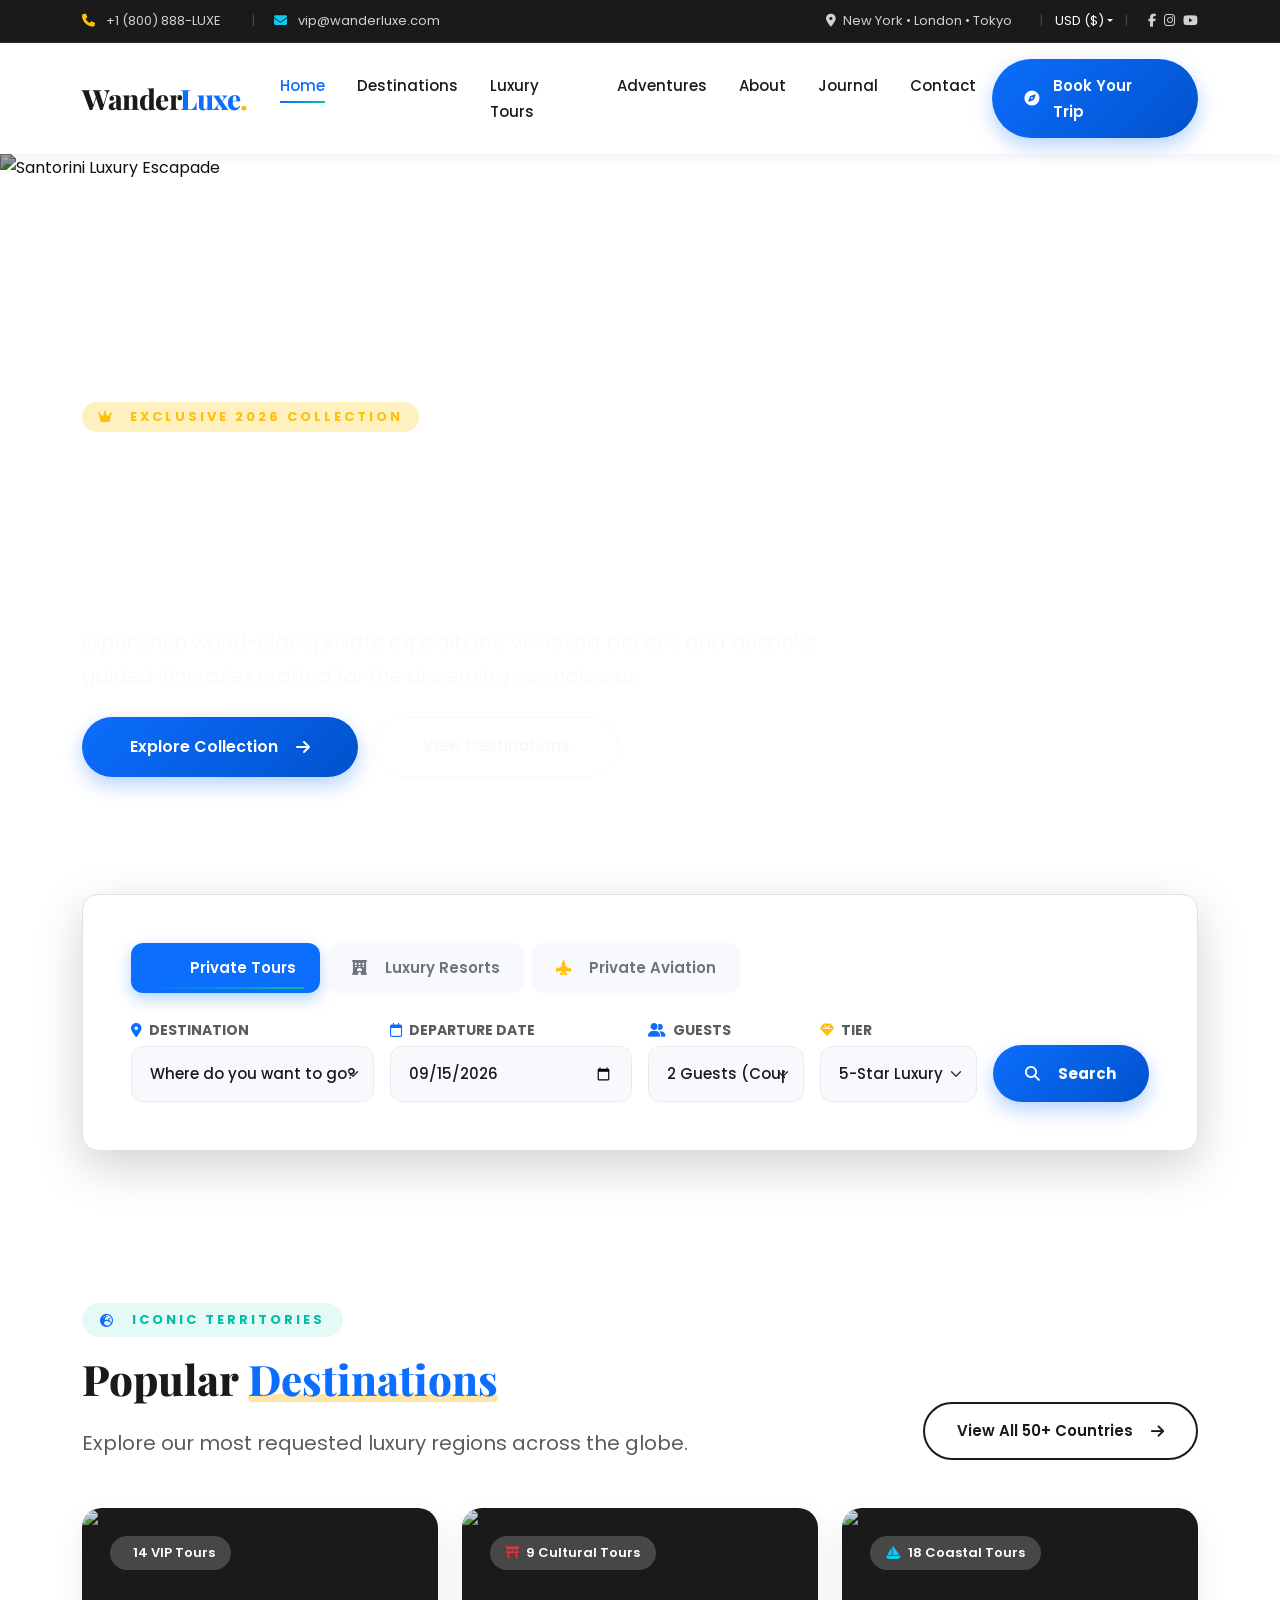
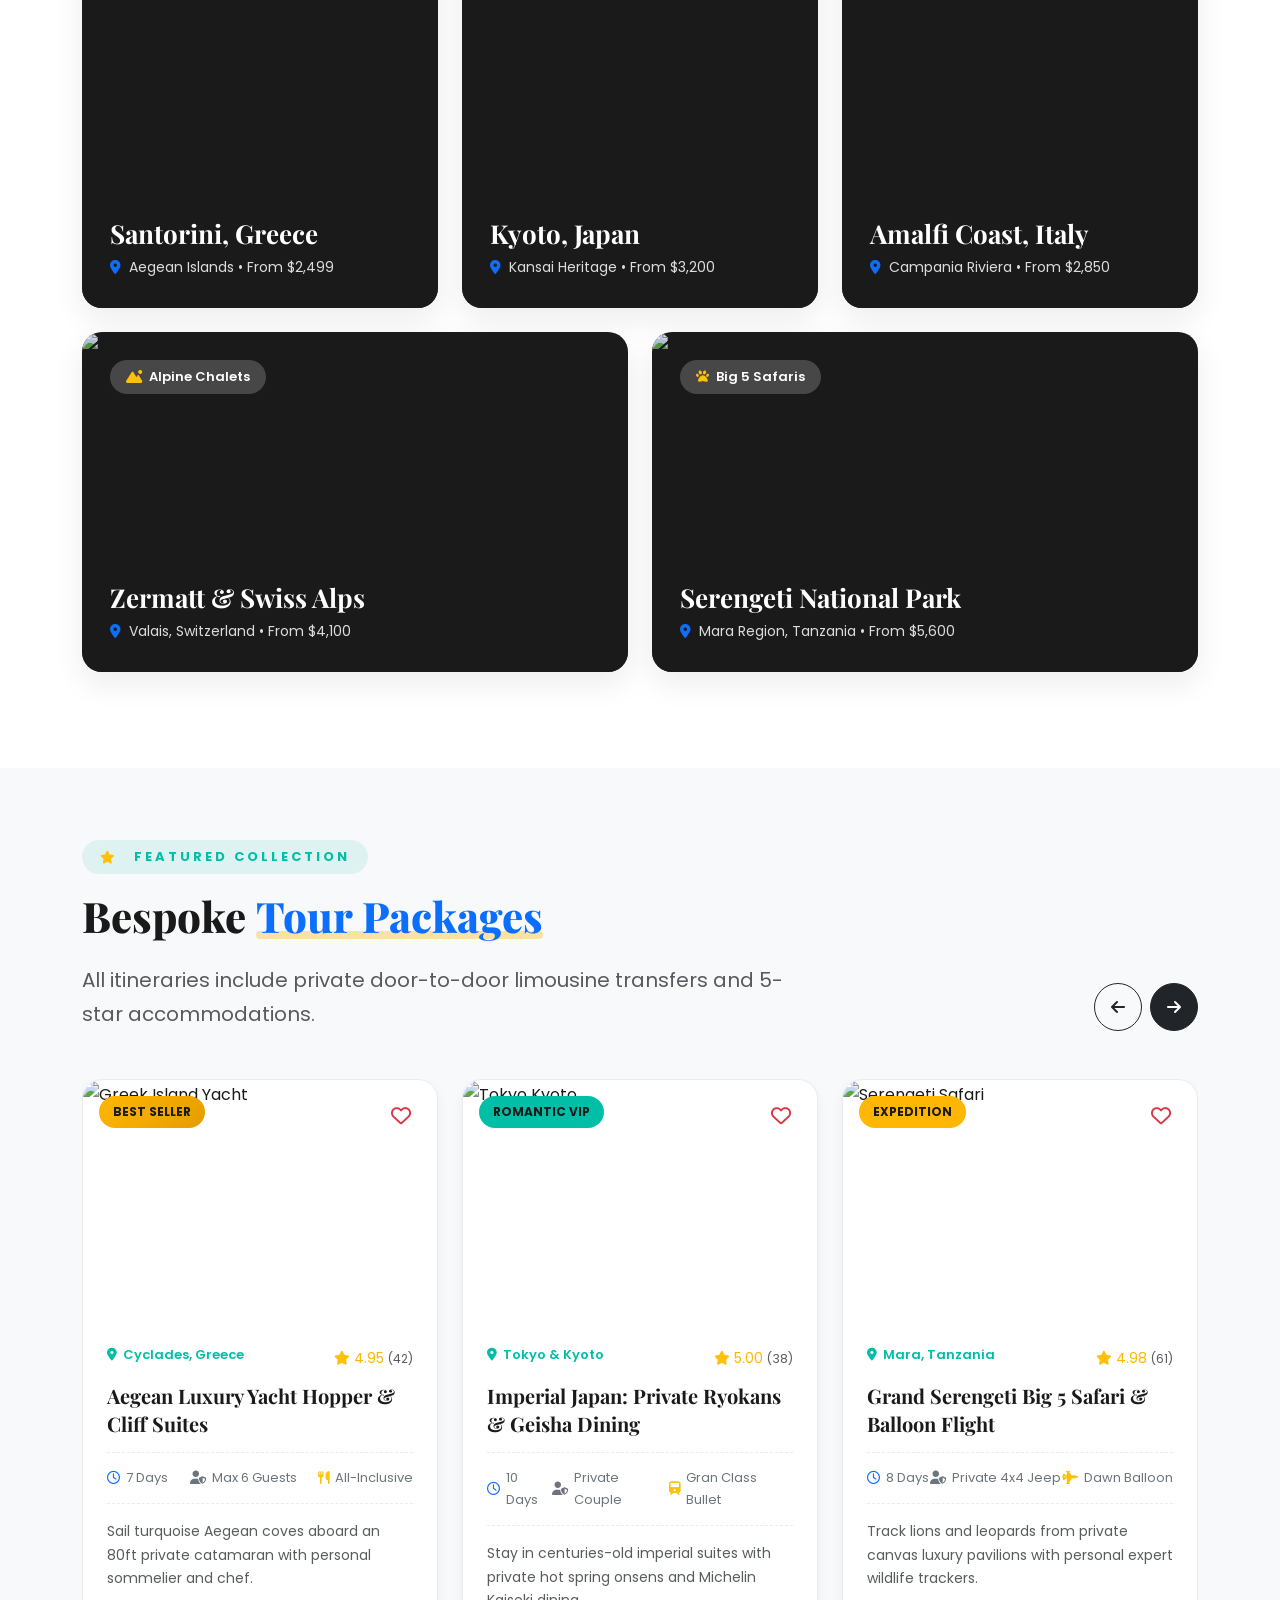
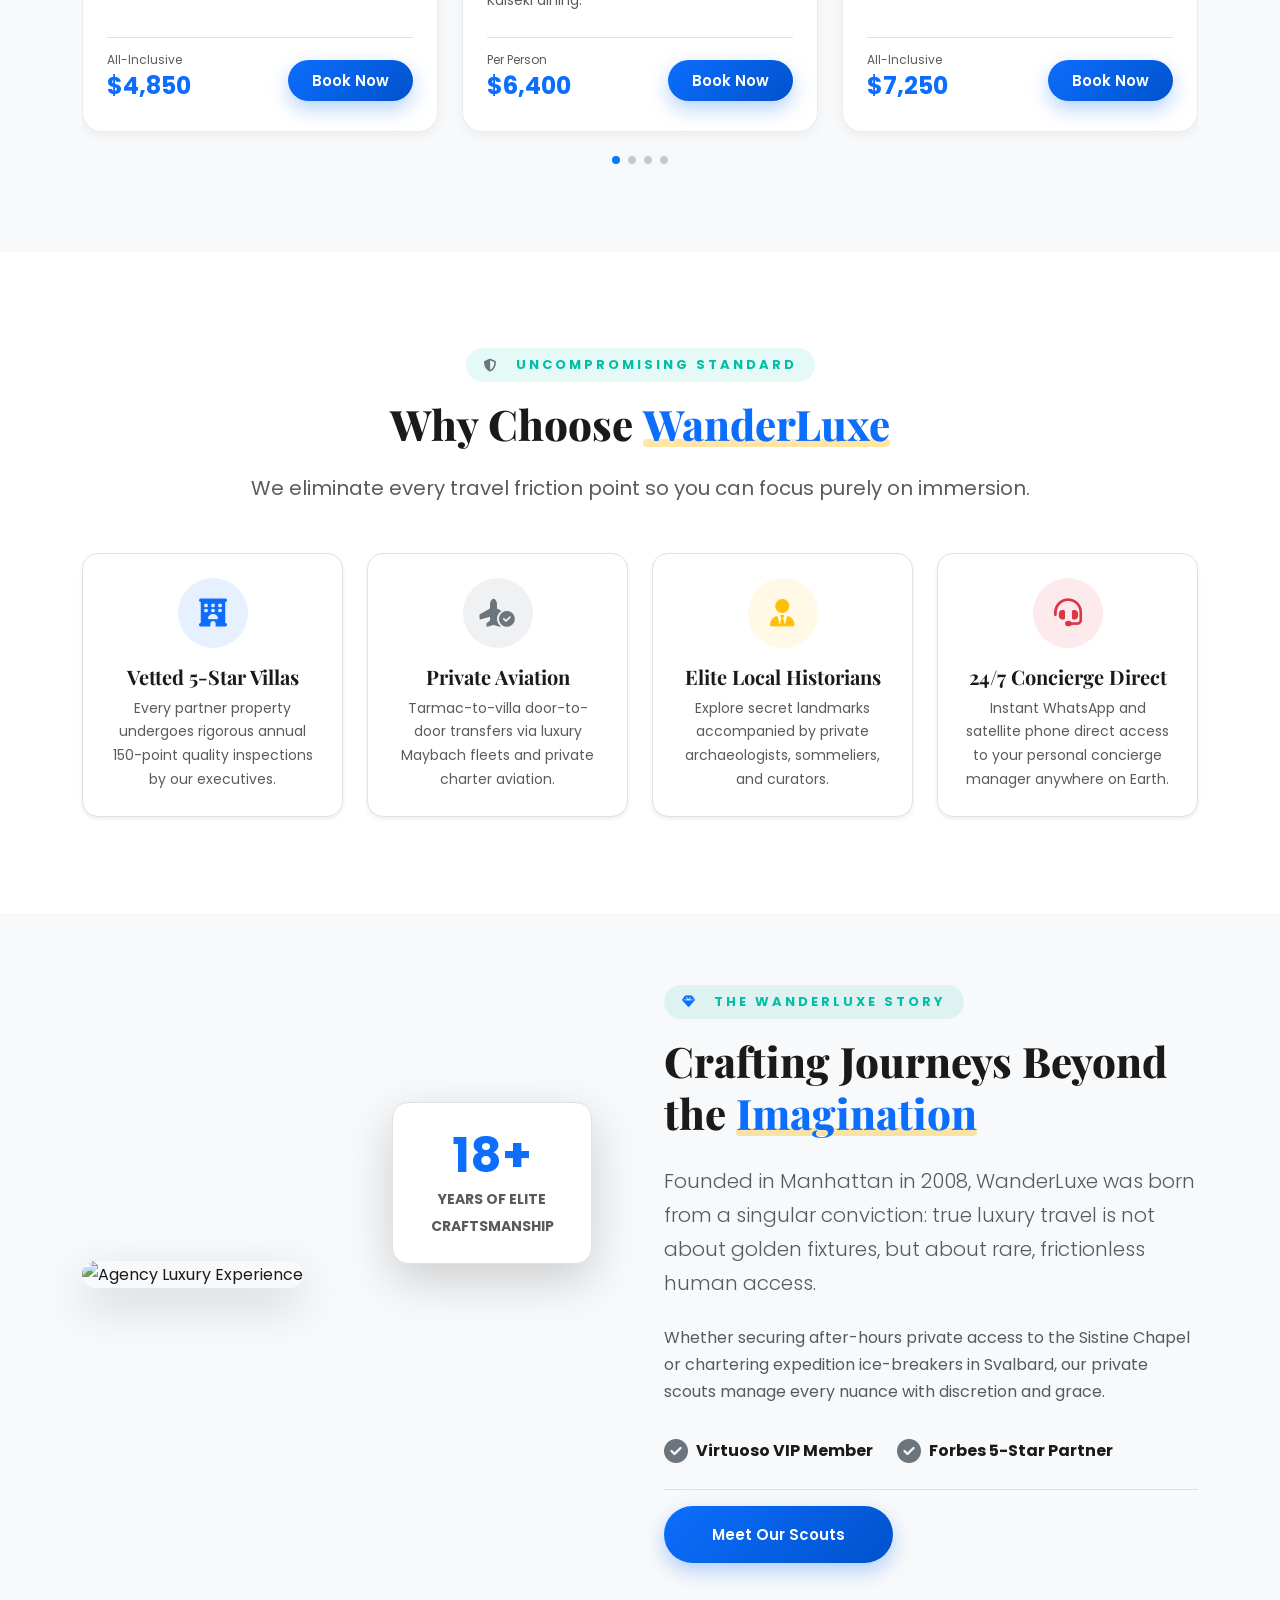
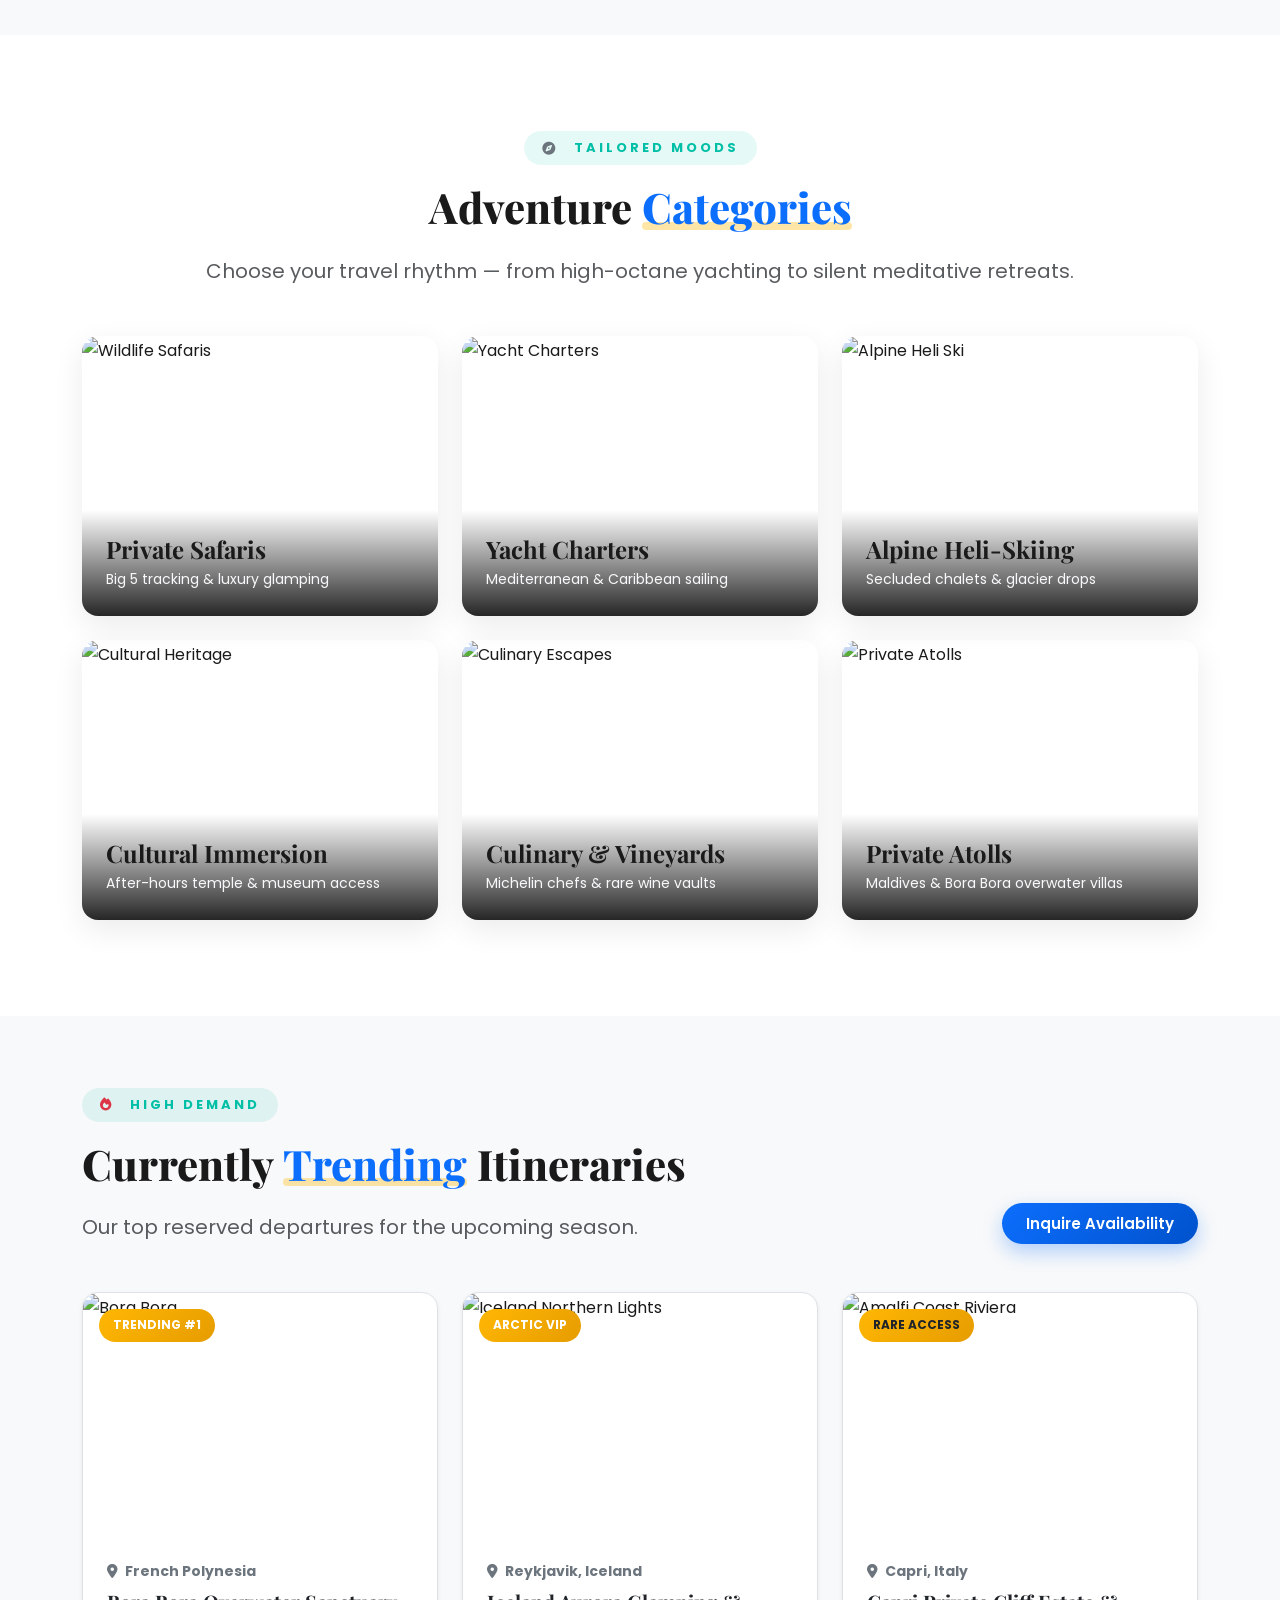
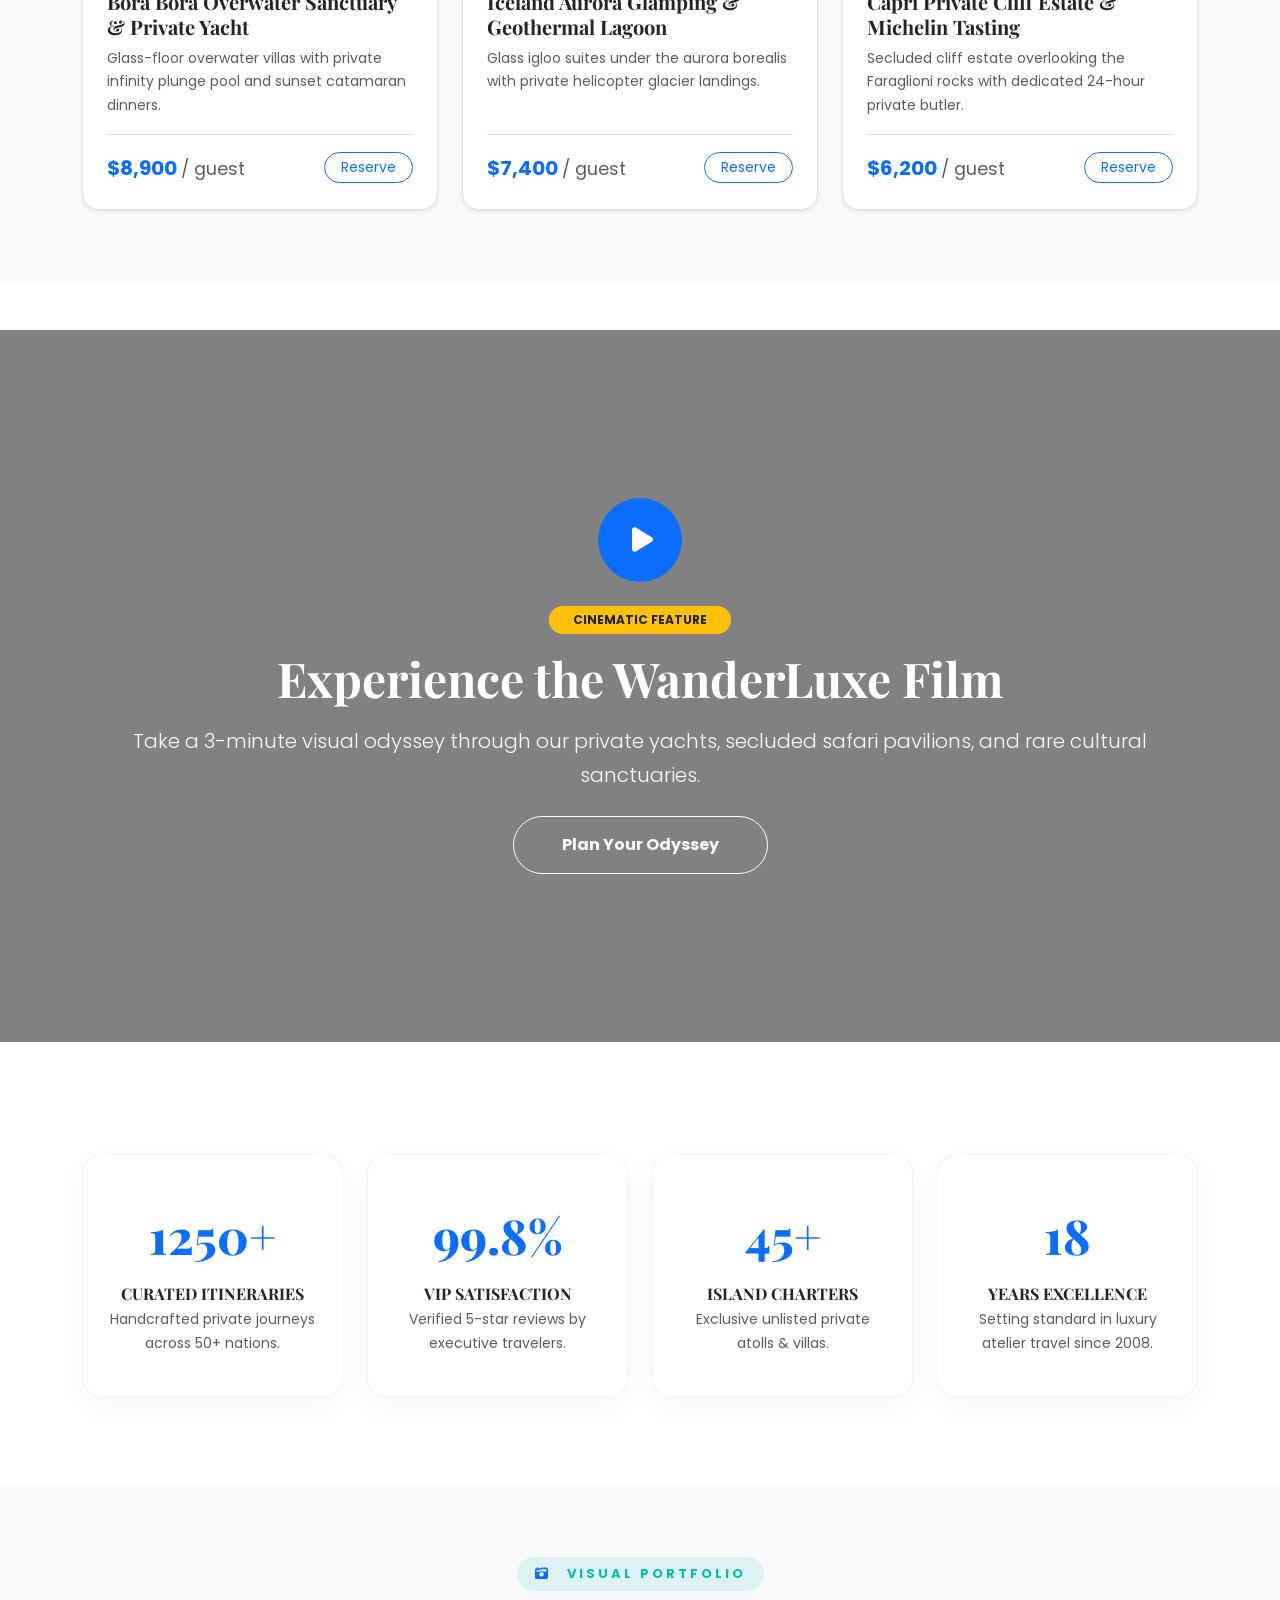
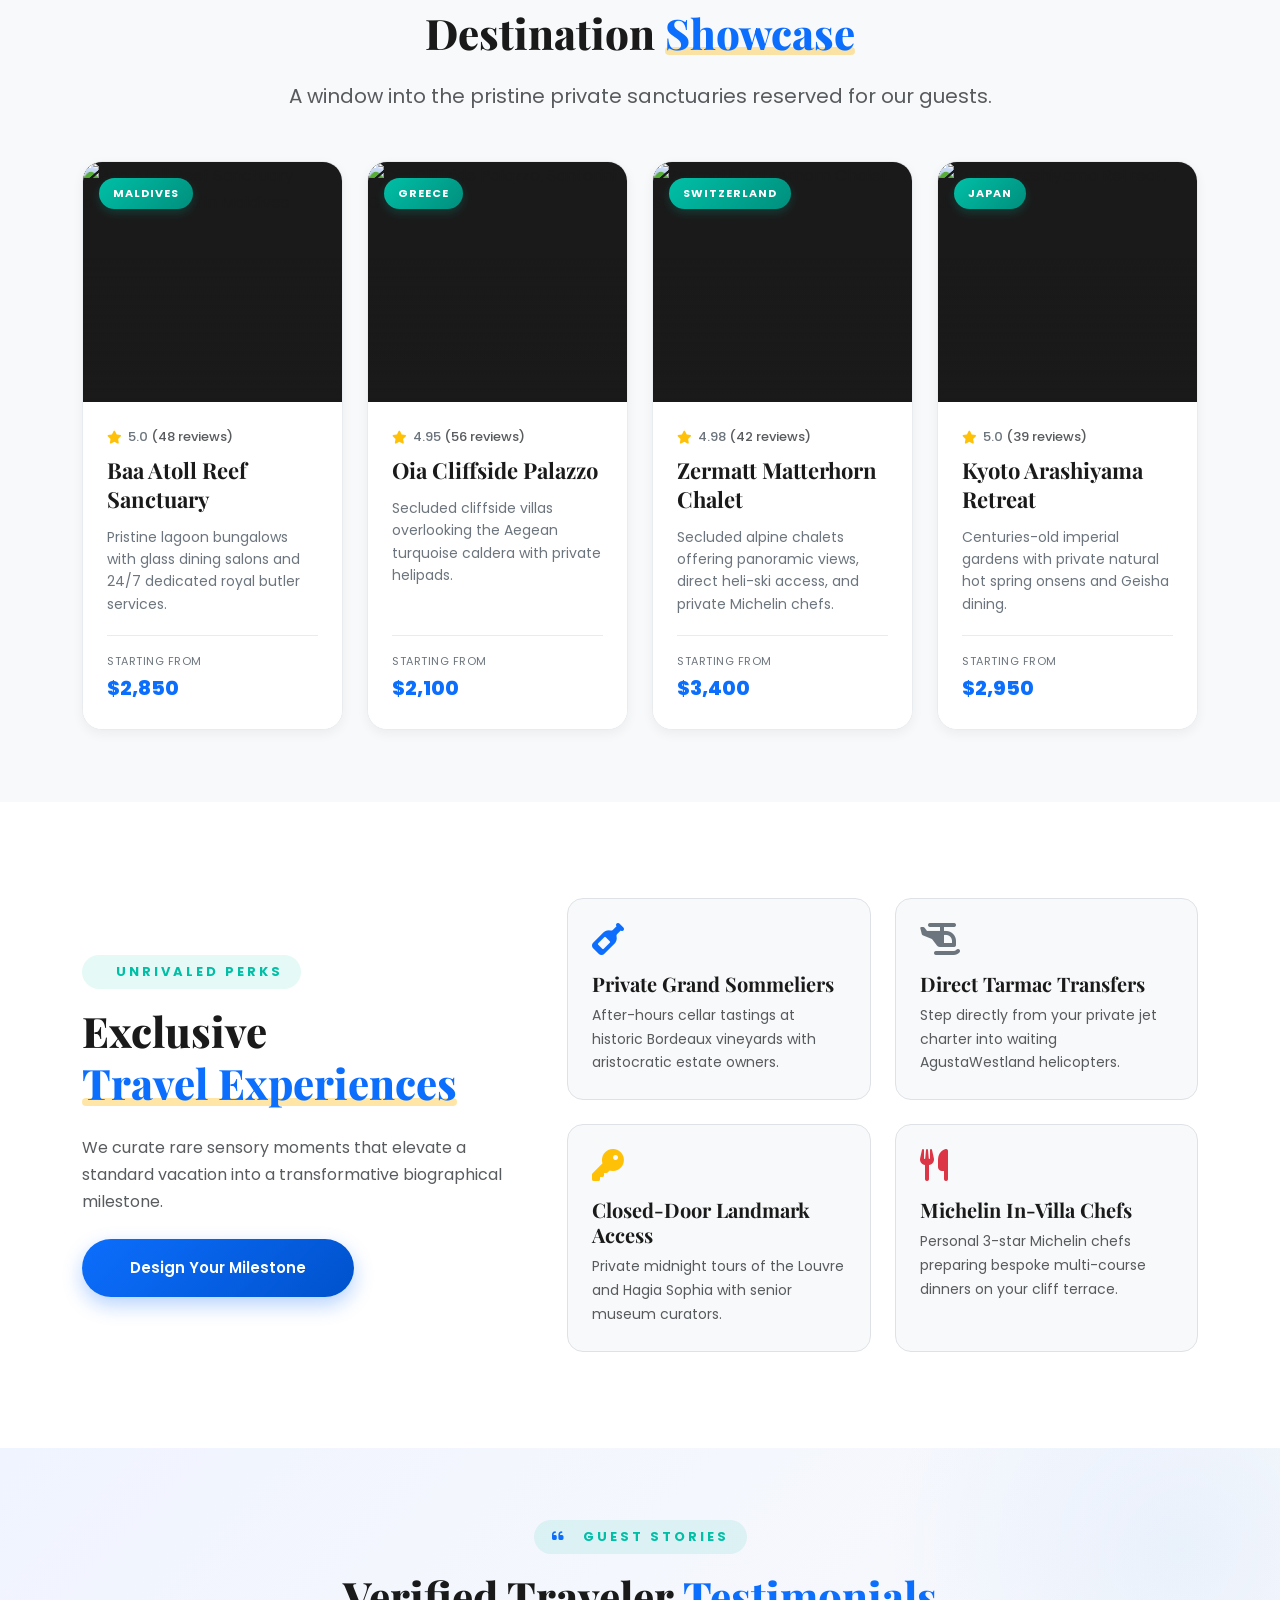
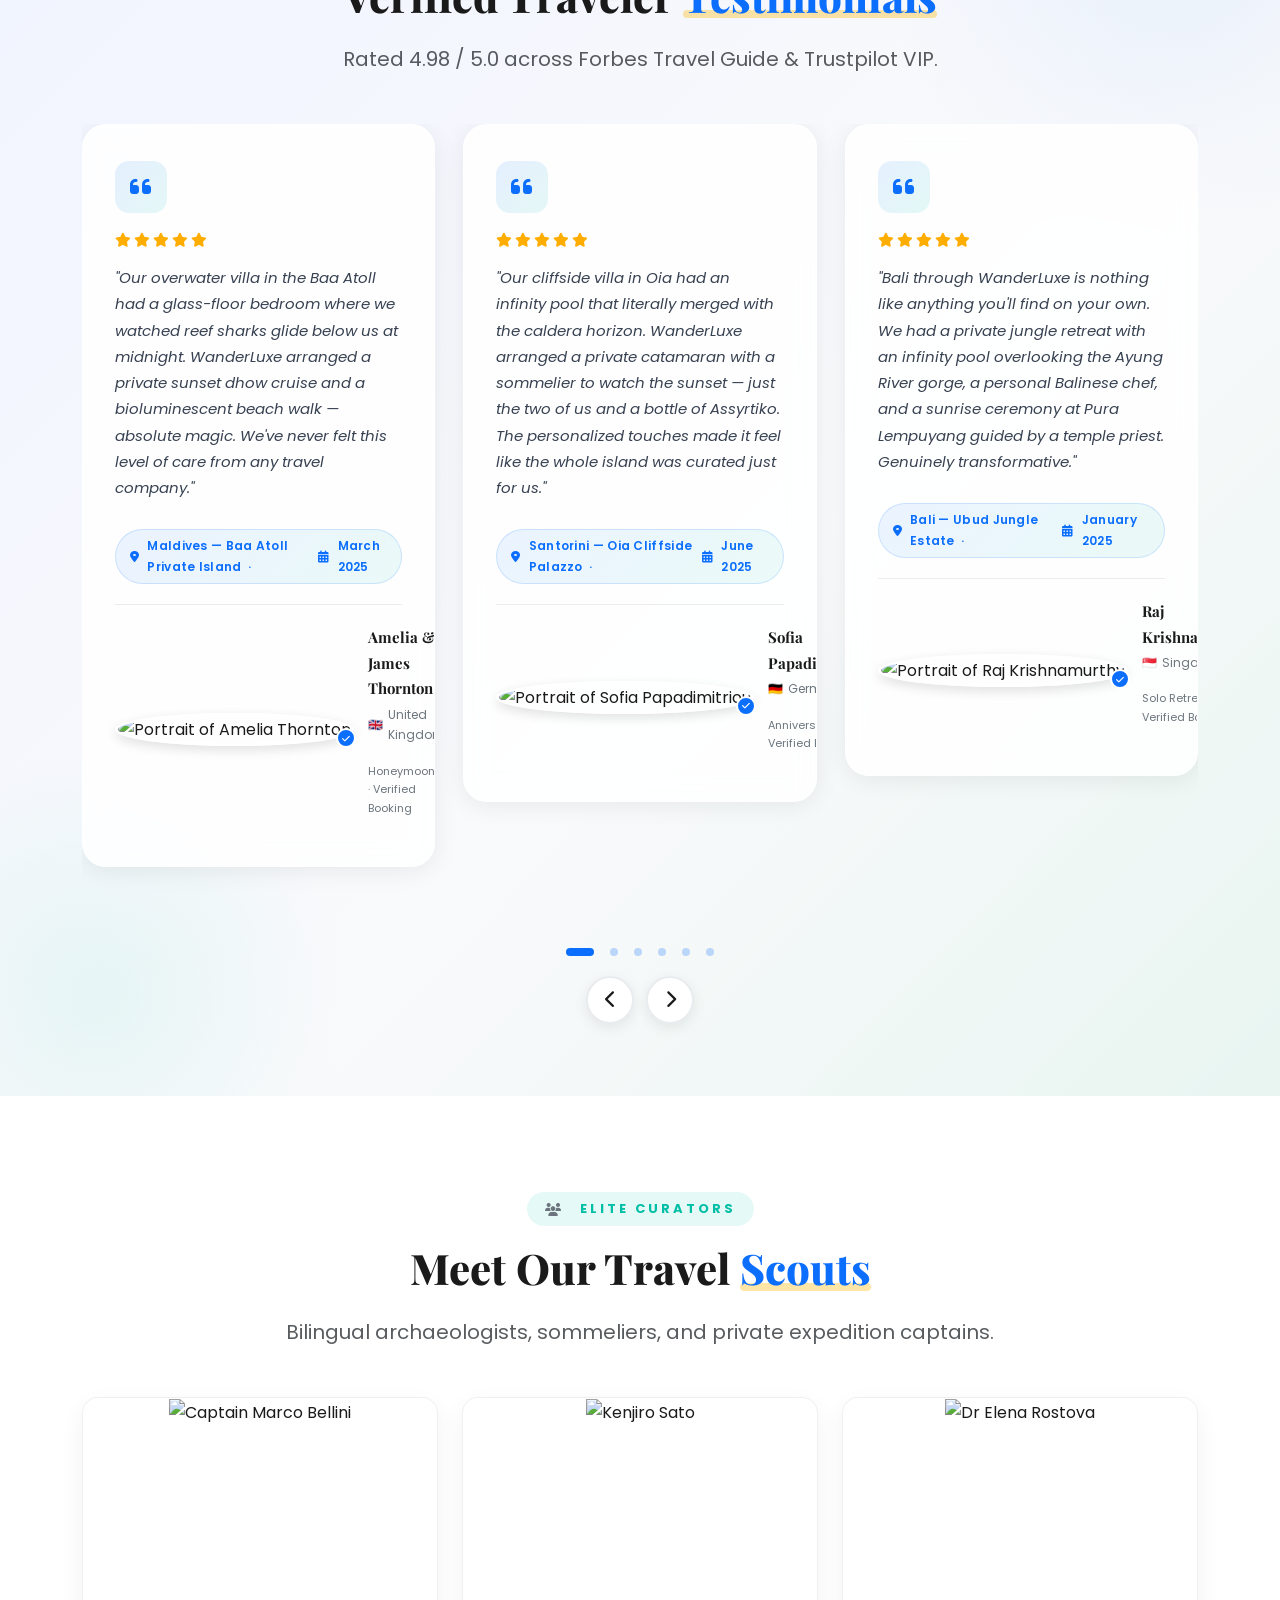
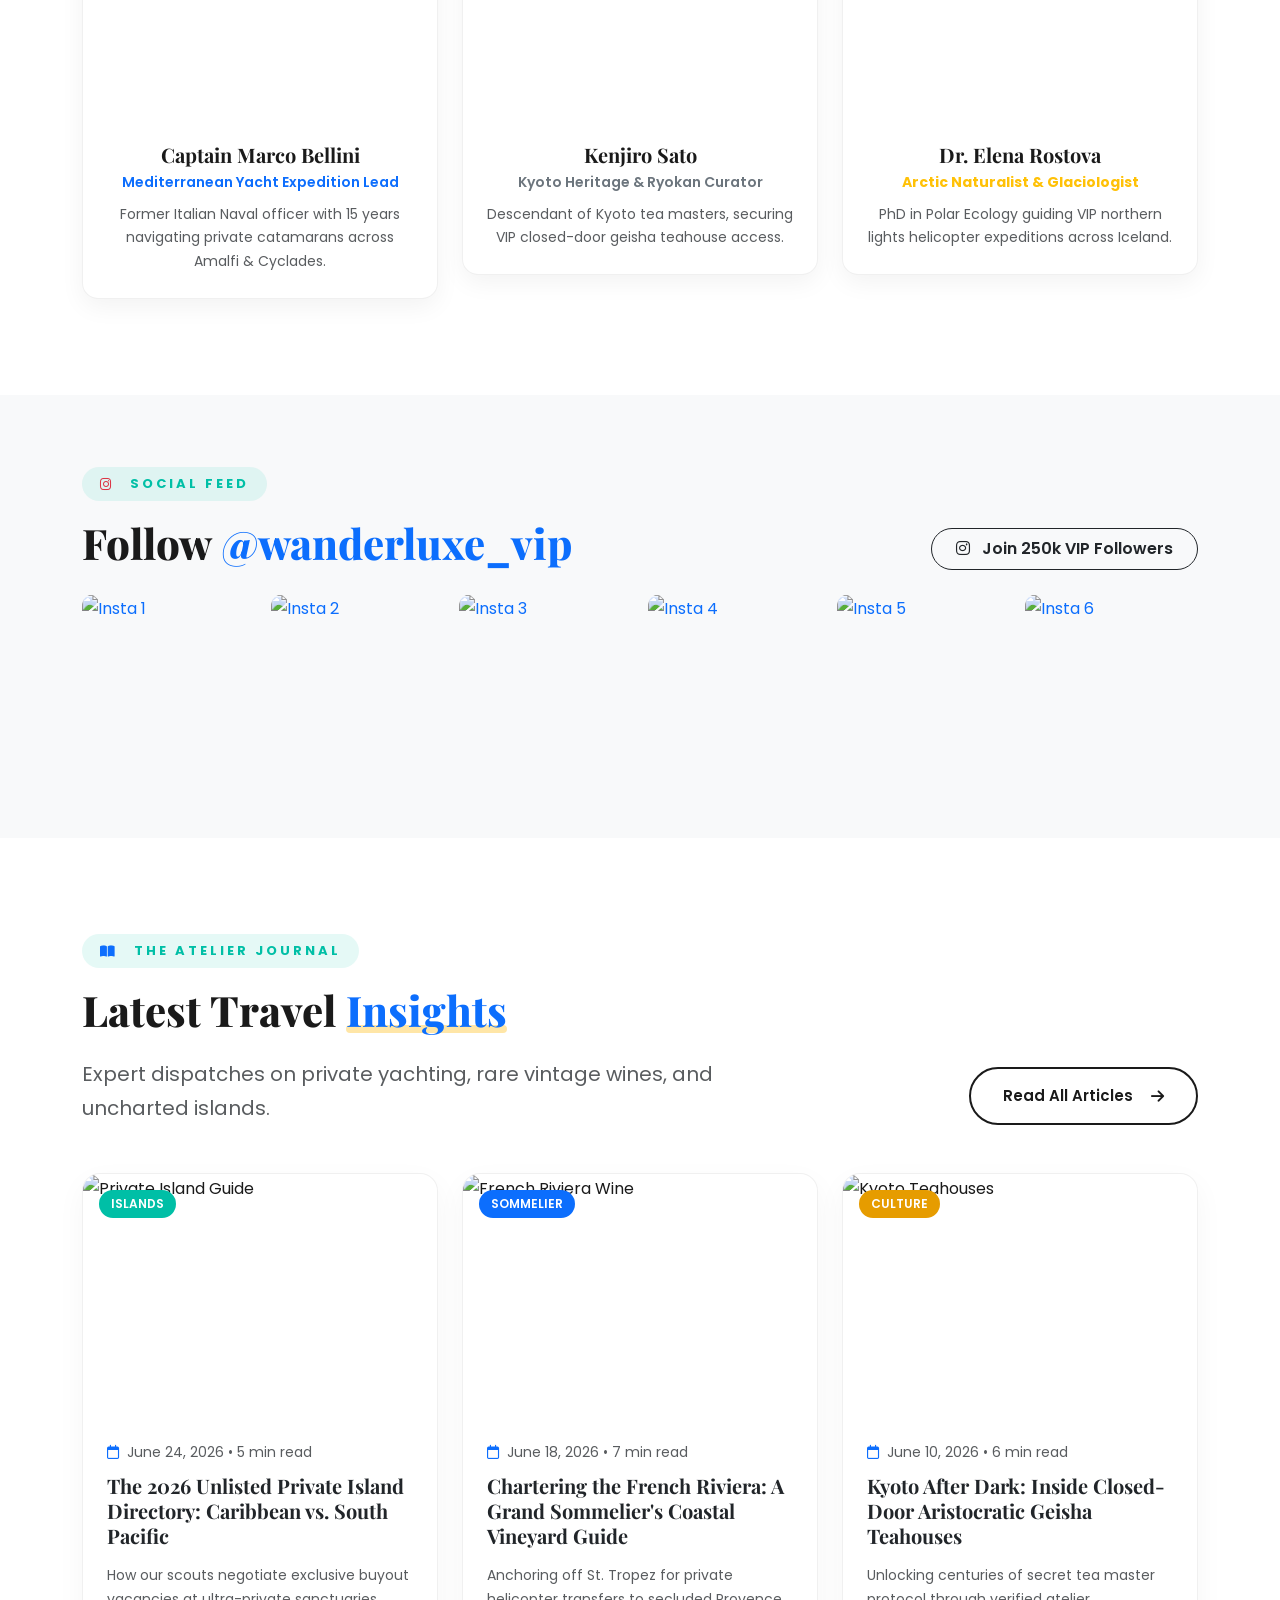
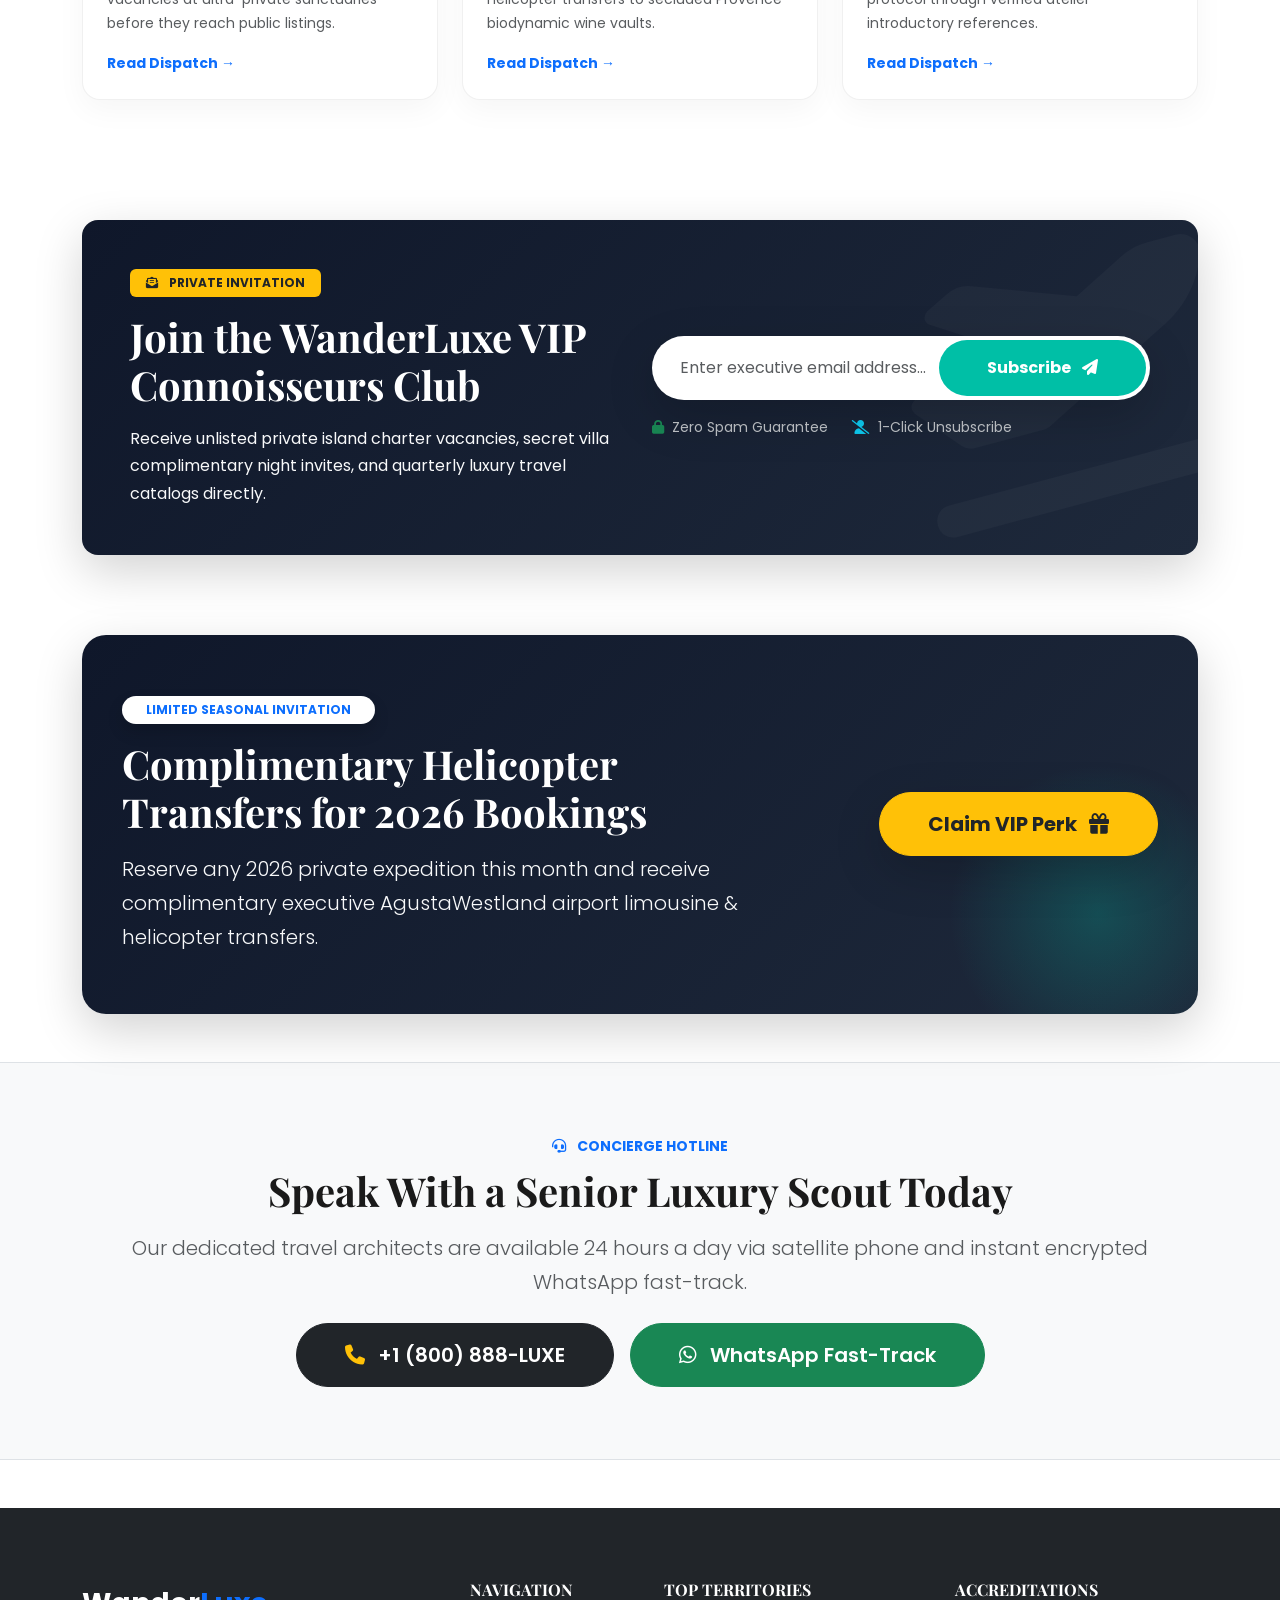
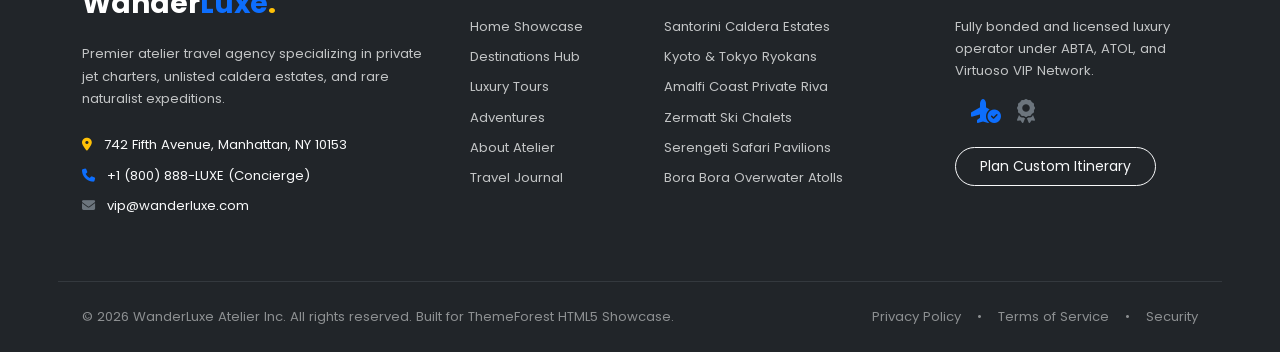
==== index.html @ 0a185f15 "Update tour icons to use briefcase icon for consistency across navigation" ====
<!doctype html>
<html lang="en">
<head>
  <meta charset="UTF-8" />
  <meta name="viewport" content="width=device-width, initial-scale=1.0" />
  <title>WanderLuxe - Luxury Travel Agency & Bespoke Tour Packages</title>
  <meta name="description" content="Handcrafted luxury travel packages, rare private island charters, and bespoke itineraries to the world's most breathtaking destinations." />
  
  <!-- Bootstrap 5.3 CSS -->
  <link href="https://cdn.jsdelivr.net/npm/bootstrap@5.3.3/dist/css/bootstrap.min.css" rel="stylesheet" />
  <!-- Font Awesome 6 -->
  <link rel="stylesheet" href="https://cdnjs.cloudflare.com/ajax/libs/font-awesome/6.5.1/css/all.min.css" />
  <!-- Animate On Scroll (AOS) -->
  <link href="https://unpkg.com/aos@2.3.1/dist/aos.css" rel="stylesheet" />
  <!-- Swiper JS CSS -->
  <link rel="stylesheet" href="https://cdn.jsdelivr.net/npm/swiper@11/swiper-bundle.min.css" />
  
  <!-- Custom Theme Stylesheets -->
  <link rel="stylesheet" href="assets/css/style.css" />
  <link rel="stylesheet" href="assets/css/responsive.css" />

  <!-- Section Supplementary Premium Styles -->
  <style>
    :root {
      --wl-primary: #0C6EFD;
      --wl-secondary: #00BFA6;
      --wl-accent: #FFB703;
      --wl-dark: #1A1A1A;
    }
    .hero-slider-section { position: relative; height: 90vh; min-height: 650px; overflow: hidden; }
    .hero-swiper, .hero-swiper .swiper-slide { height: 100%; width: 100%; }
    .hero-bg-img { position: absolute; top:0; left:0; width:100%; height:100%; object-fit: cover; z-index:-1; filter: brightness(0.65); transform: scale(1.05); transition: transform 6s ease; }
    .swiper-slide-active .hero-bg-img { transform: scale(1); }
    .hero-slide-content { height: 100%; display: flex; align-items: center; position: relative; z-index: 2; padding-top: 60px; }
    
    .category-card { border-radius: 16px; overflow: hidden; position: relative; height: 280px; box-shadow: 0 10px 30px rgba(0,0,0,0.08); transition: all 0.4s ease; }
    .category-card:hover { transform: translateY(-8px); box-shadow: 0 20px 40px rgba(12,110,253,0.2); }
    .category-card img { width: 100%; height: 100%; object-fit: cover; transition: transform 0.6s ease; }
    .category-card:hover img { transform: scale(1.1); }
    .category-card-body { position: absolute; bottom: 0; left: 0; width: 100%; padding: 24px; background: linear-gradient(0deg, rgba(0,0,0,0.85) 0%, transparent 100%); color: white; }
    
    .video-parallax-section { position: relative; padding: 120px 0; background: url('https://images.unsplash.com/photo-1507525428034-b723cf961d3e?auto=format&fit=crop&w=1920&q=80') center/cover fixed; text-align: center; color: white; }
    .video-parallax-section::before { content: ''; position: absolute; inset:0; background: rgba(26,26,26,0.55); }
    .play-btn-pulse { width: 84px; height: 84px; border-radius: 50%; background: var(--wl-primary); color: white; display: inline-flex; align-items: center; justify-content: center; font-size: 28px; text-decoration: none; box-shadow: 0 0 0 0 rgba(12,110,253,0.7); animation: pulse-play 2s infinite; transition: transform 0.3s ease; }
    .play-btn-pulse:hover { transform: scale(1.1); color: white; }
    @keyframes pulse-play { 0% { box-shadow: 0 0 0 0 rgba(12,110,253,0.7); } 70% { box-shadow: 0 0 0 25px rgba(12,110,253,0); } 100% { box-shadow: 0 0 0 0 rgba(12,110,253,0); } }

    .stats-card { background: white; padding: 40px 24px; border-radius: 20px; text-align: center; border: 1px solid rgba(0,0,0,0.05); box-shadow: 0 10px 30px rgba(0,0,0,0.04); transition: transform 0.3s ease; }
    .stats-card:hover { transform: translateY(-5px); border-color: var(--wl-secondary); }
    .stats-num { font-size: 48px; font-weight: 800; color: var(--wl-primary); margin-bottom: 8px; font-family: var(--font-heading, Georgia, serif); }

    .team-card { background: white; border-radius: 16px; overflow: hidden; border: 1px solid rgba(0,0,0,0.06); box-shadow: 0 8px 25px rgba(0,0,0,0.05); text-align: center; }
    .team-thumb { position: relative; height: 320px; overflow: hidden; }
    .team-thumb img { width: 100%; height: 100%; object-fit: cover; transition: transform 0.5s ease; }
    .team-card:hover .team-thumb img { transform: scale(1.06); }
    .team-socials { position: absolute; bottom: 15px; left: 0; width: 100%; display: flex; justify-content: center; gap: 10px; opacity: 0; transform: translateY(15px); transition: all 0.3s ease; }
    .team-card:hover .team-socials { opacity: 1; transform: translateY(0); }
    .team-socials a { width: 38px; height: 38px; border-radius: 50%; background: white; color: var(--wl-dark); display: flex; align-items: center; justify-content: center; box-shadow: 0 4px 10px rgba(0,0,0,0.15); text-decoration: none; }
    .team-socials a:hover { background: var(--wl-primary); color: white; }

    .insta-grid { display: grid; grid-template-columns: repeat(2, 1fr); gap: 16px; }
    @media (min-width: 768px) { .insta-grid { grid-template-columns: repeat(6, 1fr); } }
    .insta-item { position: relative; aspect-ratio: 1/1; border-radius: 12px; overflow: hidden; display: block; }
    .insta-item img { width: 100%; height: 100%; object-fit: cover; transition: transform 0.5s ease; }
    .insta-overlay { position: absolute; inset: 0; background: rgba(12,110,253,0.75); display: flex; align-items: center; justify-content: center; color: white; font-size: 28px; opacity: 0; transition: opacity 0.3s ease; }
    .insta-item:hover img { transform: scale(1.1); }
    .insta-item:hover .insta-overlay { opacity: 1; }

    .blog-card { border-radius: 18px; overflow: hidden; background: white; border: 1px solid rgba(0,0,0,0.06); box-shadow: 0 10px 30px rgba(0,0,0,0.04); height: 100%; display: flex; flex-direction: column; transition: transform 0.3s ease; }
    .blog-card:hover { transform: translateY(-6px); }
    .blog-thumb { height: 240px; overflow: hidden; position: relative; }
    .blog-thumb img { width: 100%; height: 100%; object-fit: cover; transition: transform 0.6s ease; }
    .blog-card:hover .blog-thumb img { transform: scale(1.08); }
    .blog-badge { position: absolute; top: 16px; left: 16px; background: var(--wl-secondary); color: white; padding: 4px 12px; border-radius: 50px; font-size: 12px; font-weight: 600; text-transform: uppercase; }

    .offer-banner { background: linear-gradient(135deg, #0f172a 0%, #1e293b 100%); border-radius: 24px; padding: 60px 40px; position: relative; overflow: hidden; color: white; }
    .offer-banner::after { content: ''; position: absolute; right: -50px; bottom: -50px; width: 300px; height: 300px; background: radial-gradient(circle, rgba(0,191,166,0.25) 0%, transparent 70%); pointer-events: none; }
  </style>
</head>
<body>

  <!-- Preloader -->
  <div id="preloader">
    <div class="loader-compass"></div>
    <div class="loader-text">WANDERLUXE</div>
  </div>

  <!-- Top Bar Header -->
  <div class="header-top d-none d-md-block">
    <div class="container">
      <div class="row align-items-center">
        <div class="col-lg-6 col-md-9 top-contact">
          <span class="me-3"><i class="fa-solid fa-phone me-2 text-warning"></i> +1 (800) 888-LUXE</span>
          <span class="top-divider">|</span>
          <span class="ms-1"><i class="fa-solid fa-envelope me-2 text-info"></i> vip@wanderluxe.com</span>
        </div>
        <div class="col-lg-6 col-md-9 d-flex justify-content-end align-items-center top-links">
          <span class="me-3"><i class="fa-solid fa-location-dot me-1"></i> New York &bull; London &bull; Tokyo</span>
          <span class="top-divider">|</span>
          <div class="dropdown d-inline-block">
            <a href="#" class="dropdown-toggle text-white text-decoration-none" data-bs-toggle="dropdown">USD ($)</a>
            <ul class="dropdown-menu dropdown-menu-dark dropdown-menu-end shadow">
              <li><a class="dropdown-item active" href="#">USD ($)</a></li>
              <li><a class="dropdown-item" href="#">EUR (&euro;)</a></li>
              <li><a class="dropdown-item" href="#">GBP (&pound;)</a></li>
              <li><a class="dropdown-item" href="#">JPY (&yen;)</a></li>
            </ul>
          </div>
          <span class="top-divider">|</span>
          <div class="social-top d-flex ms-2">
            <a href="#" class="me-2" aria-label="Facebook"><i class="fa-brands fa-facebook-f"></i></a>
            <a href="#" class="me-2" aria-label="Instagram"><i class="fa-brands fa-instagram"></i></a>
            <a href="#" aria-label="YouTube"><i class="fa-brands fa-youtube"></i></a>
          </div>
        </div>
      </div>
    </div>
  </div>

  <!-- Sticky Main Navigation -->
  <nav class="navbar navbar-expand-lg main-navbar">
    <div class="container">
      <a class="navbar-brand" href="index.html">
        Wander<span>Luxe</span><span class="brand-dot">.</span>
      </a>

      <button class="navbar-toggler border-0 shadow-none" type="button" data-bs-toggle="offcanvas" data-bs-target="#mobileMenu" aria-controls="mobileMenu">
        <i class="fa-solid fa-bars-staggered fs-3 text-dark"></i>
      </button>

      <div class="collapse navbar-collapse" id="desktopMenu">
        <ul class="navbar-nav mx-auto mb-2 mb-lg-0">
          <li class="nav-item"><a class="nav-link active" href="#hero">Home</a></li>
          <li class="nav-item"><a class="nav-link" href="#destinations">Destinations</a></li>
          <li class="nav-item"><a class="nav-link" href="#tours">Luxury Tours</a></li>
          <li class="nav-item"><a class="nav-link" href="#categories">Adventures</a></li>
          <li class="nav-item"><a class="nav-link" href="#about">About</a></li>
          <li class="nav-item"><a class="nav-link" href="#blog">Journal</a></li>
          <li class="nav-item"><a class="nav-link" href="#contact-cta">Contact</a></li>
        </ul>

        <div class="d-flex align-items-center gap-3">
          <a href="#tours" class="btn-wl-primary">
            <i class="fa-solid fa-compass me-1"></i> Book Your Trip
          </a>
        </div>
      </div>
    </div>
  </nav>

  <!-- Mobile Offcanvas Drawer Menu -->
  <div class="offcanvas offcanvas-start offcanvas-custom" tabindex="-1" id="mobileMenu" aria-labelledby="mobileMenuLabel">
    <div class="offcanvas-header border-bottom border-secondary border-opacity-25 pb-4">
      <a class="navbar-brand text-white" href="index.html" id="mobileMenuLabel">
        Wander<span class="text-primary">Luxe</span><span class="text-warning">.</span>
      </a>
      <button type="button" class="btn-close btn-close-white shadow-none" data-bs-dismiss="offcanvas" aria-label="Close"></button>
    </div>
    <div class="offcanvas-body d-flex flex-column justify-content-between pt-4">
      <ul class="navbar-nav fs-5 gap-3">
        <li class="nav-item"><a class="nav-link text-white active" href="#hero" data-bs-dismiss="offcanvas"><i class="fa-solid fa-house me-3 text-primary"></i> Home</a></li>
        <li class="nav-item"><a class="nav-link text-white" href="#destinations" data-bs-dismiss="offcanvas"><i class="fa-solid fa-earth-americas me-3 text-info"></i> Destinations</a></li>
        <li class="nav-item"><a class="nav-link text-white" href="#tours" data-bs-dismiss="offcanvas"><i class="fa-solid fa-briefcase me-3 text-warning"></i> Tour Packages</a></li>
        <li class="nav-item"><a class="nav-link text-white" href="#categories" data-bs-dismiss="offcanvas"><i class="fa-solid fa-mountain me-3 text-success"></i> Adventures</a></li>
        <li class="nav-item"><a class="nav-link text-white" href="#about" data-bs-dismiss="offcanvas"><i class="fa-solid fa-gem me-3 text-danger"></i> About Agency</a></li>
        <li class="nav-item"><a class="nav-link text-white" href="#blog" data-bs-dismiss="offcanvas"><i class="fa-solid fa-book-open me-3 text-primary"></i> Travel Journal</a></li>
        <li class="nav-item"><a class="nav-link text-white" href="#contact-cta" data-bs-dismiss="offcanvas"><i class="fa-solid fa-envelope me-3 text-warning"></i> VIP Concierge</a></li>
      </ul>

      <div class="offcanvas-footer pt-4 mt-auto border-top border-secondary border-opacity-25">
        <a href="#tours" class="btn-wl-primary w-100 py-3 mb-3 text-center d-block" data-bs-dismiss="offcanvas">
          <i class="fa-solid fa-plane-departure me-2"></i> Custom Itinerary
        </a>
        <div class="text-center text-warning fw-bold fs-5 mb-3">+1 (800) 888-LUXE</div>
      </div>
    </div>
  </div>

  <!-- SECTION 1: Hero Slider -->
  <section class="hero-slider-section" id="hero">
    <div class="swiper hero-swiper">
      <div class="swiper-wrapper">
        
        <!-- Slide 1: Amalfi -->
        <div class="swiper-slide">
          <img src="https://images.unsplash.com/photo-1533105079780-92b9be482077?auto=format&fit=crop&w=1920&q=80" alt="Santorini Luxury Escapade" class="hero-bg-img" />
          <div class="container hero-slide-content">
            <div class="col-lg-8 text-white" data-aos="fade-up">
              <div class="section-subtitle bg-warning bg-opacity-25 text-warning mb-3 d-inline-block px-3 py-1 rounded-pill">
                <i class="fa-solid fa-crown me-2"></i> Exclusive 2026 Collection
              </div>
              <h1 class="display-3 fw-bold text-white mb-4">Bespoke Journeys.<br/>Uncharted Luxury.</h1>
              <p class="lead text-light text-opacity-90 mb-4 max-w-xl">Experience world-class private expeditions, VIP resort access, and bespoke guided itineraries crafted for the discerning connoisseur.</p>
              <div class="d-flex flex-wrap gap-3">
                <a href="#tours" class="btn-wl-primary px-5 py-3 fs-6">Explore Collection <i class="fa-solid fa-arrow-right ms-2"></i></a>
                <a href="#destinations" class="btn btn-outline-light rounded-pill px-5 py-3 fw-semibold">View Destinations</a>
              </div>
            </div>
          </div>
        </div>

        <!-- Slide 2: Swiss Alps -->
        <div class="swiper-slide">
          <img src="https://images.unsplash.com/photo-1562916999-977b00f27384?q=80&w=870&auto=format&fit=crop&ixlib=rb-4.1.0&ixid=M3wxMjA3fDB8MHxwaG90by1wYWdlfHx8fGVufDB8fHx8fA%3D%3D" alt="Swiss Alps Chalets" class="hero-bg-img" />
          <div class="container hero-slide-content">
            <div class="col-lg-8 text-white">
              <div class="section-subtitle bg-info bg-opacity-25 text-info mb-3 d-inline-block px-3 py-1 rounded-pill">
                <i class="fa-solid fa-mountain-sun me-2"></i> Alpine VIP Charters
              </div>
              <h1 class="display-3 fw-bold text-white mb-4">Secluded Chalets &amp;<br/>Helicopter Safaris.</h1>
              <p class="lead text-light text-opacity-90 mb-4 max-w-xl">Wake up to pristine snow-capped peaks in Zermatt with private Michelin-star chefs and direct heli-ski mountain access.</p>
              <div class="d-flex flex-wrap gap-3">
                <a href="#tours" class="btn-wl-primary px-5 py-3 fs-6">Book Alpine Escapade</a>
                <a href="#about" class="btn btn-outline-light rounded-pill px-5 py-3 fw-semibold">Our Concierge Promise</a>
              </div>
            </div>
          </div>
        </div>

        <!-- Slide 3: Serengeti -->
        <div class="swiper-slide">
          <img src="https://images.unsplash.com/photo-1515205244153-fce4e5d8bc49?q=80&w=952&auto=format&fit=crop&ixlib=rb-4.1.0&ixid=M3wxMjA3fDB8MHxwaG90by1wYWdlfHx8fGVufDB8fHx8fA%3D%3D" alt="Serengeti Safari" class="hero-bg-img" />
          <div class="container hero-slide-content">
            <div class="col-lg-8 text-white">
              <div class="section-subtitle bg-success bg-opacity-25 text-success mb-3 d-inline-block px-3 py-1 rounded-pill">
                <i class="fa-solid fa-paw me-2"></i> Rare Wildlife Expeditions
              </div>
              <h1 class="display-3 fw-bold text-white mb-4">The Great Migration.<br/>Untamed Elegance.</h1>
              <p class="lead text-light text-opacity-90 mb-4 max-w-xl">Witness African wildlife from bespoke luxury glamping pavilions with private naturalist guides and dawn hot-air balloon flights.</p>
              <div class="d-flex flex-wrap gap-3">
                <a href="#tours" class="btn-wl-primary px-5 py-3 fs-6">Plan Private Safari</a>
                <a href="#contact-cta" class="btn btn-outline-light rounded-pill px-5 py-3 fw-semibold">Inquire Now</a>
              </div>
            </div>
          </div>
        </div>

      </div>
      <!-- Swiper Controls -->
      <div class="swiper-pagination"></div>
    </div>
  </section>

  <!-- SECTION 2: Tour Search Form (Overlapping Card) -->
  <div class="container search-filter-wrapper" style="margin-top: -70px; position: relative; z-index: 10;">
    <div class="search-filter-card bg-white p-4 p-lg-5 rounded-4 shadow-lg border" data-aos="fade-up" data-aos-delay="200">
      <ul class="nav nav-tabs border-bottom-0 mb-4 gap-2" id="searchTabs" role="tablist">
        <li class="nav-item" role="presentation">
          <button class="nav-link active fw-semibold" id="tours-tab" data-bs-toggle="tab" data-bs-target="#tours-search" type="button" role="tab">
            <i class="fa-solid fa-umbrella-beach text-primary me-2"></i> Private Tours
          </button>
        </li>
        <li class="nav-item" role="presentation">
          <button class="nav-link fw-semibold" id="hotels-tab" data-bs-toggle="tab" data-bs-target="#hotels-search" type="button" role="tab">
            <i class="fa-solid fa-hotel text-secondary me-2"></i> Luxury Resorts
          </button>
        </li>
        <li class="nav-item" role="presentation">
          <button class="nav-link fw-semibold" id="flights-tab" data-bs-toggle="tab" data-bs-target="#flights-search" type="button" role="tab">
            <i class="fa-solid fa-jet-fighter-up text-warning me-2"></i> Private Aviation
          </button>
        </li>
      </ul>

      <div class="tab-content" id="searchTabsContent">
        <div class="tab-pane fade show active" id="tours-search" role="tabpanel">
          <form id="quickSearchForm">
            <div class="row g-3 align-items-end">
              <div class="col-lg-3 col-md-6">
                <label class="form-label fw-bold small text-muted text-uppercase mb-1"><i class="fa-solid fa-location-dot text-primary me-1"></i> Destination</label>
                <select class="form-select form-control-custom py-3" required>
                  <option value="" selected disabled>Where do you want to go?</option>
                  <option value="amalfi">Amalfi Coast & Capri, Italy</option>
                  <option value="kyoto">Kyoto & Tokyo Ryokans, Japan</option>
                  <option value="santorini">Santorini & Mykonos, Greece</option>
                  <option value="swiss">Swiss Alps & St. Moritz</option>
                  <option value="serengeti">Serengeti Mara Safari, Tanzania</option>
                  <option value="borabora">Bora Bora Overwater Bungalows</option>
                </select>
              </div>
              <div class="col-lg-3 col-md-6">
                <label class="form-label fw-bold small text-muted text-uppercase mb-1"><i class="fa-regular fa-calendar text-primary me-1"></i> Departure Date</label>
                <input type="date" class="form-control form-control-custom py-3" value="2026-09-15" required />
              </div>
              <div class="col-lg-2 col-md-6">
                <label class="form-label fw-bold small text-muted text-uppercase mb-1"><i class="fa-solid fa-user-group text-primary me-1"></i> Guests</label>
                <select class="form-select form-control-custom py-3">
                  <option>1 Guest (Solo)</option>
                  <option selected>2 Guests (Couple)</option>
                  <option>4 Guests (Family)</option>
                  <option>6+ Guests (Private Charter)</option>
                </select>
              </div>
              <div class="col-lg-2 col-md-6">
                <label class="form-label fw-bold small text-muted text-uppercase mb-1"><i class="fa-solid fa-gem text-warning me-1"></i> Tier</label>
                <select class="form-select form-control-custom py-3">
                  <option selected>5-Star Luxury</option>
                  <option>Ultra-VIP Private Island</option>
                  <option>Expedition Mega Yacht</option>
                </select>
              </div>
              <div class="col-lg-2 col-md-12">
                <button type="submit" class="btn-wl-primary w-100 py-3 fw-bold d-flex align-items-center justify-content-center border-0 rounded-pill">
                  <i class="fa-solid fa-magnifying-glass me-2"></i> Search
                </button>
              </div>
            </div>
          </form>
        </div>

        <div class="tab-pane fade text-center py-4 text-muted" id="hotels-search" role="tabpanel">
          <h5 class="fw-bold text-dark">Complimentary Upgrades at 1,200+ 5-Star Partner Resorts</h5>
          <p class="mb-3">Receive daily spa credits, private airport limousine transfers, and guaranteed late checkout.</p>
          <a href="#tours" class="btn-wl-secondary d-inline-block px-4 py-2 small">Browse Partner Villas</a>
        </div>

        <div class="tab-pane fade text-center py-4 text-muted" id="flights-search" role="tabpanel">
          <h5 class="fw-bold text-dark">Bespoke Gulfstream Jet &amp; Helicopter Charters</h5>
          <p class="mb-3">Bypass commercial terminals with direct tarmac access synchronized with your tour itinerary.</p>
          <a href="#contact-cta" class="btn-wl-primary d-inline-block px-4 py-2 small">Request Aviation Quote</a>
        </div>
      </div>
    </div>
  </div>

  <!-- SECTION 3: Popular Destinations -->
  <section class="py-5 mt-5" id="destinations">
    <div class="container py-4">
      <div class="row align-items-end mb-5">
        <div class="col-lg-8" data-aos="fade-right">
          <div class="section-subtitle"><i class="fa-solid fa-earth-europe text-primary me-2"></i> Iconic Territories</div>
          <h2 class="section-title">Popular <span>Destinations</span></h2>
          <p class="text-muted fs-5 m-0">Explore our most requested luxury regions across the globe.</p>
        </div>
        <div class="col-lg-4 text-lg-end mt-4 mt-lg-0" data-aos="fade-left">
          <a href="#tours" class="btn-wl-secondary">View All 50+ Countries <i class="fa-solid fa-arrow-right ms-2"></i></a>
        </div>
      </div>

      <div class="row g-4">
        <div class="col-lg-4 col-md-6" data-aos="fade-up" data-aos-delay="0">
          <div class="dest-card">
            <img src="https://images.unsplash.com/photo-1533105079780-92b9be482077?auto=format&fit=crop&w=800&q=80" alt="Santorini" class="dest-card-img" loading="lazy" />
            <div class="dest-card-overlay">
              <span class="dest-badge"><i class="fa-solid fa-sparkles text-warning me-1"></i> 14 VIP Tours</span>
              <div class="dest-info">
                <h3>Santorini, Greece</h3>
                <p><i class="fa-solid fa-location-dot me-1 text-primary"></i> Aegean Islands &bull; From $2,499</p>
              </div>
            </div>
          </div>
        </div>

        <div class="col-lg-4 col-md-6" data-aos="fade-up" data-aos-delay="150">
          <div class="dest-card">
            <img src="https://images.unsplash.com/photo-1493976040374-85c8e12f0c0e?auto=format&fit=crop&w=800&q=80" alt="Kyoto Japan" class="dest-card-img" loading="lazy" />
            <div class="dest-card-overlay">
              <span class="dest-badge"><i class="fa-solid fa-torii-gate text-danger me-1"></i> 9 Cultural Tours</span>
              <div class="dest-info">
                <h3>Kyoto, Japan</h3>
                <p><i class="fa-solid fa-location-dot me-1 text-primary"></i> Kansai Heritage &bull; From $3,200</p>
              </div>
            </div>
          </div>
        </div>

        <div class="col-lg-4 col-md-6" data-aos="fade-up" data-aos-delay="300">
          <div class="dest-card">
            <img src="https://images.unsplash.com/photo-1516483638261-f4dbaf036963?auto=format&fit=crop&w=800&q=80" alt="Amalfi Coast Italy" class="dest-card-img" loading="lazy" />
            <div class="dest-card-overlay">
              <span class="dest-badge"><i class="fa-solid fa-sailboat text-info me-1"></i> 18 Coastal Tours</span>
              <div class="dest-info">
                <h3>Amalfi Coast, Italy</h3>
                <p><i class="fa-solid fa-location-dot me-1 text-primary"></i> Campania Riviera &bull; From $2,850</p>
              </div>
            </div>
          </div>
        </div>

        <div class="col-lg-6 col-md-6" data-aos="fade-up" data-aos-delay="0">
          <div class="dest-card" style="height: 340px;">
            <img src="https://images.unsplash.com/photo-1620563092215-0fbc6b55cfc5?q=80&w=871&auto=format&fit=crop&ixlib=rb-4.1.0&ixid=M3wxMjA3fDB8MHxwaG90by1wYWdlfHx8fGVufDB8fHx8fA%3D%3D" alt="Swiss Alps" class="dest-card-img" loading="lazy" />
            <div class="dest-card-overlay">
              <span class="dest-badge"><i class="fa-solid fa-mountain-sun text-warning me-1"></i> Alpine Chalets</span>
              <div class="dest-info">
                <h3>Zermatt &amp; Swiss Alps</h3>
                <p><i class="fa-solid fa-location-dot me-1 text-primary"></i> Valais, Switzerland &bull; From $4,100</p>
              </div>
            </div>
          </div>
        </div>

        <div class="col-lg-6 col-md-12" data-aos="fade-up" data-aos-delay="150">
          <div class="dest-card" style="height: 340px;">
            <img src="https://images.unsplash.com/photo-1728891350113-8487fb72d1a4?q=80&w=934&auto=format&fit=crop&ixlib=rb-4.1.0&ixid=M3wxMjA3fDB8MHxwaG90by1wYWdlfHx8fGVufDB8fHx8fA%3D%3D" alt="Serengeti Tanzania" class="dest-card-img" loading="lazy" />
            <div class="dest-card-overlay">
              <span class="dest-badge"><i class="fa-solid fa-paw text-warning me-1"></i> Big 5 Safaris</span>
              <div class="dest-info">
                <h3>Serengeti National Park</h3>
                <p><i class="fa-solid fa-location-dot me-1 text-primary"></i> Mara Region, Tanzania &bull; From $5,600</p>
              </div>
            </div>
          </div>
        </div>
      </div>
    </div>
  </section>

  <!-- SECTION 4: Featured Tour Packages -->
  <section class="py-5 bg-light my-4" id="tours">
    <div class="container py-4">
      <div class="row align-items-end mb-5">
        <div class="col-lg-8" data-aos="fade-up">
          <div class="section-subtitle"><i class="fa-solid fa-star text-warning me-2"></i> Featured Collection</div>
          <h2 class="section-title">Bespoke <span>Tour Packages</span></h2>
          <p class="text-muted fs-5 m-0">All itineraries include private door-to-door limousine transfers and 5-star accommodations.</p>
        </div>
        <div class="col-lg-4 d-flex justify-content-lg-end gap-2 mt-4 mt-lg-0" data-aos="fade-up">
          <button class="btn btn-outline-dark rounded-circle p-0 d-flex align-items-center justify-content-center swiper-button-prev-custom" style="width: 48px; height: 48px;" aria-label="Previous"><i class="fa-solid fa-arrow-left"></i></button>
          <button class="btn btn-dark rounded-circle p-0 d-flex align-items-center justify-content-center swiper-button-next-custom" style="width: 48px; height: 48px;" aria-label="Next"><i class="fa-solid fa-arrow-right"></i></button>
        </div>
      </div>

      <div class="swiper tours-swiper pb-5">
        <div class="swiper-wrapper">
          
          <!-- Package 1 -->
          <div class="swiper-slide h-auto">
            <div class="tour-card h-100 d-flex flex-column">
              <div class="tour-card-thumb">
                <span class="tour-featured-badge">Best Seller</span>
                <button class="tour-wishlist-btn" aria-label="Wishlist"><i class="fa-regular fa-heart text-danger fs-5"></i></button>
                <img src="https://images.unsplash.com/photo-1540555700478-4be289fbecef?auto=format&fit=crop&w=700&q=80" alt="Greek Island Yacht" loading="lazy" />
              </div>
              <div class="tour-card-body flex-grow-1 d-flex flex-column justify-content-between">
                <div>
                  <div class="d-flex justify-content-between align-items-center mb-2">
                    <span class="tour-location"><i class="fa-solid fa-location-dot"></i> Cyclades, Greece</span>
                    <span class="rating-stars"><i class="fa-solid fa-star text-warning"></i> 4.95 <span class="text-muted small">(42)</span></span>
                  </div>
                  <h3 class="tour-title fs-5 fw-bold"><a href="#bookingModal" data-bs-toggle="modal">Aegean Luxury Yacht Hopper &amp; Cliff Suites</a></h3>
                  <div class="tour-meta-grid mb-3">
                    <span><i class="fa-regular fa-clock text-primary"></i> 7 Days</span>
                    <span><i class="fa-solid fa-user-shield text-secondary"></i> Max 6 Guests</span>
                    <span><i class="fa-solid fa-utensils text-warning"></i> All-Inclusive</span>
                  </div>
                  <p class="text-muted small mb-4">Sail turquoise Aegean coves aboard an 80ft private catamaran with personal sommelier and chef.</p>
                </div>
                <div class="tour-card-footer pt-3 border-top d-flex justify-content-between align-items-center">
                  <div class="tour-price">
                    <span class="price-label text-muted d-block small">All-Inclusive</span>
                    <span class="price-amount fs-4 fw-bold text-primary">$4,850</span>
                  </div>
                  <a href="#bookingModal" data-bs-toggle="modal" class="btn-wl-primary px-4 py-2 small rounded-pill">Book Now</a>
                </div>
              </div>
            </div>
          </div>

          <!-- Package 2 -->
          <div class="swiper-slide h-auto">
            <div class="tour-card h-100 d-flex flex-column">
              <div class="tour-card-thumb">
                <span class="tour-featured-badge" style="background: var(--wl-secondary);">Romantic VIP</span>
                <button class="tour-wishlist-btn" aria-label="Wishlist"><i class="fa-regular fa-heart text-danger fs-5"></i></button>
                <img src="https://images.unsplash.com/photo-1503899036084-c55cdd92da26?auto=format&fit=crop&w=700&q=80" alt="Tokyo Kyoto" loading="lazy" />
              </div>
              <div class="tour-card-body flex-grow-1 d-flex flex-column justify-content-between">
                <div>
                  <div class="d-flex justify-content-between align-items-center mb-2">
                    <span class="tour-location"><i class="fa-solid fa-location-dot"></i> Tokyo &amp; Kyoto</span>
                    <span class="rating-stars"><i class="fa-solid fa-star text-warning"></i> 5.00 <span class="text-muted small">(38)</span></span>
                  </div>
                  <h3 class="tour-title fs-5 fw-bold"><a href="#bookingModal" data-bs-toggle="modal">Imperial Japan: Private Ryokans &amp; Geisha Dining</a></h3>
                  <div class="tour-meta-grid mb-3">
                    <span><i class="fa-regular fa-clock text-primary"></i> 10 Days</span>
                    <span><i class="fa-solid fa-user-shield text-secondary"></i> Private Couple</span>
                    <span><i class="fa-solid fa-train text-warning"></i> Gran Class Bullet</span>
                  </div>
                  <p class="text-muted small mb-4">Stay in centuries-old imperial suites with private hot spring onsens and Michelin Kaiseki dining.</p>
                </div>
                <div class="tour-card-footer pt-3 border-top d-flex justify-content-between align-items-center">
                  <div class="tour-price">
                    <span class="price-label text-muted d-block small">Per Person</span>
                    <span class="price-amount fs-4 fw-bold text-primary">$6,400</span>
                  </div>
                  <a href="#bookingModal" data-bs-toggle="modal" class="btn-wl-primary px-4 py-2 small rounded-pill">Book Now</a>
                </div>
              </div>
            </div>
          </div>

          <!-- Package 3 -->
          <div class="swiper-slide h-auto">
            <div class="tour-card h-100 d-flex flex-column">
              <div class="tour-card-thumb">
                <span class="tour-featured-badge" style="background: var(--wl-accent);">Expedition</span>
                <button class="tour-wishlist-btn" aria-label="Wishlist"><i class="fa-regular fa-heart text-danger fs-5"></i></button>
                <img src="https://images.unsplash.com/photo-1746719874157-d1e93ce6ca8b?q=80&w=871&auto=format&fit=crop&ixlib=rb-4.1.0&ixid=M3wxMjA3fDB8MHxwaG90by1wYWdlfHx8fGVufDB8fHx8fA%3D%3D0" alt="Serengeti Safari" loading="lazy" />
              </div>
              <div class="tour-card-body flex-grow-1 d-flex flex-column justify-content-between">
                <div>
                  <div class="d-flex justify-content-between align-items-center mb-2">
                    <span class="tour-location"><i class="fa-solid fa-location-dot"></i> Mara, Tanzania</span>
                    <span class="rating-stars"><i class="fa-solid fa-star text-warning"></i> 4.98 <span class="text-muted small">(61)</span></span>
                  </div>
                  <h3 class="tour-title fs-5 fw-bold"><a href="#bookingModal" data-bs-toggle="modal">Grand Serengeti Big 5 Safari &amp; Balloon Flight</a></h3>
                  <div class="tour-meta-grid mb-3">
                    <span><i class="fa-regular fa-clock text-primary"></i> 8 Days</span>
                    <span><i class="fa-solid fa-user-shield text-secondary"></i> Private 4x4 Jeep</span>
                    <span><i class="fa-solid fa-jet-fighter text-warning"></i> Dawn Balloon</span>
                  </div>
                  <p class="text-muted small mb-4">Track lions and leopards from private canvas luxury pavilions with personal expert wildlife trackers.</p>
                </div>
                <div class="tour-card-footer pt-3 border-top d-flex justify-content-between align-items-center">
                  <div class="tour-price">
                    <span class="price-label text-muted d-block small">All-Inclusive</span>
                    <span class="price-amount fs-4 fw-bold text-primary">$7,250</span>
                  </div>
                  <a href="#bookingModal" data-bs-toggle="modal" class="btn-wl-primary px-4 py-2 small rounded-pill">Book Now</a>
                </div>
              </div>
            </div>
          </div>

          <!-- Package 4 -->
          <div class="swiper-slide h-auto">
            <div class="tour-card h-100 d-flex flex-column">
              <div class="tour-card-thumb">
                <span class="tour-featured-badge">Villa VIP</span>
                <button class="tour-wishlist-btn" aria-label="Wishlist"><i class="fa-regular fa-heart text-danger fs-5"></i></button>
                <img src="https://images.unsplash.com/photo-1502784444187-359ac186c5bb?auto=format&fit=crop&w=700&q=80" alt="Positano Villa" loading="lazy" />
              </div>
              <div class="tour-card-body flex-grow-1 d-flex flex-column justify-content-between">
                <div>
                  <div class="d-flex justify-content-between align-items-center mb-2">
                    <span class="tour-location"><i class="fa-solid fa-location-dot"></i> Positano, Italy</span>
                    <span class="rating-stars"><i class="fa-solid fa-star text-warning"></i> 4.92 <span class="text-muted small">(29)</span></span>
                  </div>
                  <h3 class="tour-title fs-5 fw-bold"><a href="#bookingModal" data-bs-toggle="modal">Amalfi Cliffside Private Villa &amp; Riva Charter</a></h3>
                  <div class="tour-meta-grid mb-3">
                    <span><i class="fa-regular fa-clock text-primary"></i> 6 Days</span>
                    <span><i class="fa-solid fa-user-shield text-secondary"></i> Private Butler</span>
                    <span><i class="fa-solid fa-wine-glass text-warning"></i> Heli Tasting</span>
                  </div>
                  <p class="text-muted small mb-4">Indulge in cliffside infinity pools overlooking Positano with private helicopter flights to Capri dining terraces.</p>
                </div>
                <div class="tour-card-footer pt-3 border-top d-flex justify-content-between align-items-center">
                  <div class="tour-price">
                    <span class="price-label text-muted d-block small">Villa Package</span>
                    <span class="price-amount fs-4 fw-bold text-primary">$5,500</span>
                  </div>
                  <a href="#bookingModal" data-bs-toggle="modal" class="btn-wl-primary px-4 py-2 small rounded-pill">Book Now</a>
                </div>
              </div>
            </div>
          </div>

        </div>
        <div class="swiper-pagination mt-4"></div>
      </div>
    </div>
  </section>

  <!-- SECTION 5: Why Choose Us -->
  <section class="py-5 my-4" id="why-us">
    <div class="container py-4">
      <div class="text-center max-w-2xl mx-auto mb-5" data-aos="fade-up">
        <div class="section-subtitle"><i class="fa-solid fa-shield-halved text-secondary me-2"></i> Uncompromising Standard</div>
        <h2 class="section-title">Why Choose <span>WanderLuxe</span></h2>
        <p class="text-muted fs-5">We eliminate every travel friction point so you can focus purely on immersion.</p>
      </div>

      <div class="row g-4">
        <div class="col-lg-3 col-md-6" data-aos="fade-up" data-aos-delay="0">
          <div class="feature-box p-4 bg-white rounded-4 border shadow-sm h-100 text-center">
            <div class="feature-icon-wrapper mb-3 d-inline-flex align-items-center justify-content-center rounded-circle fs-3 text-primary bg-primary bg-opacity-10" style="width:70px;height:70px;">
              <i class="fa-solid fa-hotel"></i>
            </div>
            <h3 class="fs-5 fw-bold mb-2">Vetted 5-Star Villas</h3>
            <p class="text-muted m-0 small">Every partner property undergoes rigorous annual 150-point quality inspections by our executives.</p>
          </div>
        </div>

        <div class="col-lg-3 col-md-6" data-aos="fade-up" data-aos-delay="150">
          <div class="feature-box p-4 bg-white rounded-4 border shadow-sm h-100 text-center">
            <div class="feature-icon-wrapper mb-3 d-inline-flex align-items-center justify-content-center rounded-circle fs-3 text-secondary bg-secondary bg-opacity-10" style="width:70px;height:70px;">
              <i class="fa-solid fa-plane-circle-check"></i>
            </div>
            <h3 class="fs-5 fw-bold mb-2">Private Aviation</h3>
            <p class="text-muted m-0 small">Tarmac-to-villa door-to-door transfers via luxury Maybach fleets and private charter aviation.</p>
          </div>
        </div>

        <div class="col-lg-3 col-md-6" data-aos="fade-up" data-aos-delay="300">
          <div class="feature-box p-4 bg-white rounded-4 border shadow-sm h-100 text-center">
            <div class="feature-icon-wrapper mb-3 d-inline-flex align-items-center justify-content-center rounded-circle fs-3 text-warning bg-warning bg-opacity-10" style="width:70px;height:70px;">
              <i class="fa-solid fa-user-tie"></i>
            </div>
            <h3 class="fs-5 fw-bold mb-2">Elite Local Historians</h3>
            <p class="text-muted m-0 small">Explore secret landmarks accompanied by private archaeologists, sommeliers, and curators.</p>
          </div>
        </div>

        <div class="col-lg-3 col-md-6" data-aos="fade-up" data-aos-delay="450">
          <div class="feature-box p-4 bg-white rounded-4 border shadow-sm h-100 text-center">
            <div class="feature-icon-wrapper mb-3 d-inline-flex align-items-center justify-content-center rounded-circle fs-3 text-danger bg-danger bg-opacity-10" style="width:70px;height:70px;">
              <i class="fa-solid fa-headset"></i>
            </div>
            <h3 class="fs-5 fw-bold mb-2">24/7 Concierge Direct</h3>
            <p class="text-muted m-0 small">Instant WhatsApp and satellite phone direct access to your personal concierge manager anywhere on Earth.</p>
          </div>
        </div>
      </div>
    </div>
  </section>

  <!-- SECTION 6: About Agency (Split Layout) -->
  <section class="py-5 bg-light my-4" id="about">
    <div class="container py-4">
      <div class="row align-items-center g-5">
        <div class="col-lg-6" data-aos="fade-right">
          <div class="position-relative">
            <img src="https://images.unsplash.com/photo-1540555700478-4be289fbecef?auto=format&fit=crop&w=800&q=80" alt="Agency Luxury Experience" class="rounded-4 shadow-lg w-100" />
            <div class="position-absolute bottom-0 end-0 bg-white p-4 rounded-4 shadow-lg border m-3 m-md-4 text-center" style="max-width: 200px;">
              <span class="display-5 fw-bold text-primary d-block">18+</span>
              <span class="small fw-bold text-muted text-uppercase tracking-wider">Years of Elite Craftsmanship</span>
            </div>
          </div>
        </div>
        <div class="col-lg-6" data-aos="fade-left">
          <div class="section-subtitle"><i class="fa-solid fa-gem text-primary me-2"></i> The WanderLuxe Story</div>
          <h2 class="section-title mb-4">Crafting Journeys Beyond the <span>Imagination</span></h2>
          <p class="lead text-muted mb-4">Founded in Manhattan in 2008, WanderLuxe was born from a singular conviction: true luxury travel is not about golden fixtures, but about rare, frictionless human access.</p>
          <p class="text-muted mb-4">Whether securing after-hours private access to the Sistine Chapel or chartering expedition ice-breakers in Svalbard, our private scouts manage every nuance with discretion and grace.</p>
          <div class="d-flex align-items-center gap-4 pt-2">
            <div class="d-flex align-items-center">
              <i class="fa-solid fa-circle-check text-secondary fs-4 me-2"></i>
              <span class="fw-bold">Virtuoso VIP Member</span>
            </div>
            <div class="d-flex align-items-center">
              <i class="fa-solid fa-circle-check text-secondary fs-4 me-2"></i>
              <span class="fw-bold">Forbes 5-Star Partner</span>
            </div>
          </div>
          <div class="mt-4 pt-3 border-top">
            <a href="#team" class="btn-wl-primary px-5 py-3 rounded-pill">Meet Our Scouts</a>
          </div>
        </div>
      </div>
    </div>
  </section>

  <!-- SECTION 7: Adventure Categories -->
  <section class="py-5 my-4" id="categories">
    <div class="container py-4">
      <div class="text-center max-w-2xl mx-auto mb-5" data-aos="fade-up">
        <div class="section-subtitle"><i class="fa-solid fa-compass text-secondary me-2"></i> Tailored Moods</div>
        <h2 class="section-title">Adventure <span>Categories</span></h2>
        <p class="text-muted fs-5">Choose your travel rhythm — from high-octane yachting to silent meditative retreats.</p>
      </div>

      <div class="row g-4">
        <div class="col-lg-4 col-md-6" data-aos="zoom-in" data-aos-delay="0">
          <div class="category-card">
            <img src="https://images.unsplash.com/photo-1740830591229-10ac8838361f?q=80&w=774&auto=format&fit=crop&ixlib=rb-4.1.0&ixid=M3wxMjA3fDB8MHxwaG90by1wYWdlfHx8fGVufDB8fHx8fA%3D%3D" alt="Wildlife Safaris" loading="lazy" />
            <div class="category-card-body">
              <h3 class="fs-4 fw-bold mb-1">Private Safaris</h3>
              <p class="small text-light text-opacity-80 m-0">Big 5 tracking &amp; luxury glamping</p>
            </div>
          </div>
        </div>

        <div class="col-lg-4 col-md-6" data-aos="zoom-in" data-aos-delay="100">
          <div class="category-card">
            <img src="https://images.unsplash.com/photo-1540555700478-4be289fbecef?auto=format&fit=crop&w=700&q=80" alt="Yacht Charters" loading="lazy" />
            <div class="category-card-body">
              <h3 class="fs-4 fw-bold mb-1">Yacht Charters</h3>
              <p class="small text-light text-opacity-80 m-0">Mediterranean &amp; Caribbean sailing</p>
            </div>
          </div>
        </div>

        <div class="col-lg-4 col-md-6" data-aos="zoom-in" data-aos-delay="200">
          <div class="category-card">
            <img src="https://images.unsplash.com/photo-1760365951601-9fe53534b316?q=80&w=870&auto=format&fit=crop&ixlib=rb-4.1.0&ixid=M3wxMjA3fDB8MHxwaG90by1wYWdlfHx8fGVufDB8fHx8fA%3D%3D" alt="Alpine Heli Ski" loading="lazy" />
            <div class="category-card-body">
              <h3 class="fs-4 fw-bold mb-1">Alpine Heli-Skiing</h3>
              <p class="small text-light text-opacity-80 m-0">Secluded chalets &amp; glacier drops</p>
            </div>
          </div>
        </div>

        <div class="col-lg-4 col-md-6" data-aos="zoom-in" data-aos-delay="0">
          <div class="category-card">
            <img src="https://images.unsplash.com/photo-1493976040374-85c8e12f0c0e?auto=format&fit=crop&w=700&q=80" alt="Cultural Heritage" loading="lazy" />
            <div class="category-card-body">
              <h3 class="fs-4 fw-bold mb-1">Cultural Immersion</h3>
              <p class="small text-light text-opacity-80 m-0">After-hours temple &amp; museum access</p>
            </div>
          </div>
        </div>

        <div class="col-lg-4 col-md-6" data-aos="zoom-in" data-aos-delay="100">
          <div class="category-card">
            <img src="https://images.unsplash.com/photo-1516483638261-f4dbaf036963?auto=format&fit=crop&w=700&q=80" alt="Culinary Escapes" loading="lazy" />
            <div class="category-card-body">
              <h3 class="fs-4 fw-bold mb-1">Culinary &amp; Vineyards</h3>
              <p class="small text-light text-opacity-80 m-0">Michelin chefs &amp; rare wine vaults</p>
            </div>
          </div>
        </div>

        <div class="col-lg-4 col-md-6" data-aos="zoom-in" data-aos-delay="200">
          <div class="category-card">
            <img src="https://images.unsplash.com/photo-1507525428034-b723cf961d3e?auto=format&fit=crop&w=700&q=80" alt="Private Atolls" loading="lazy" />
            <div class="category-card-body">
              <h3 class="fs-4 fw-bold mb-1">Private Atolls</h3>
              <p class="small text-light text-opacity-80 m-0">Maldives &amp; Bora Bora overwater villas</p>
            </div>
          </div>
        </div>
      </div>
    </div>
  </section>

  <!-- SECTION 8: Trending Tours -->
  <section class="py-5 bg-light my-4" id="trending">
    <div class="container py-4">
      <div class="row align-items-end mb-5">
        <div class="col-lg-8" data-aos="fade-right">
          <div class="section-subtitle"><i class="fa-solid fa-fire text-danger me-2"></i> High Demand</div>
          <h2 class="section-title">Currently <span>Trending</span> Itineraries</h2>
          <p class="text-muted fs-5 m-0">Our top reserved departures for the upcoming season.</p>
        </div>
        <div class="col-lg-4 text-lg-end mt-3 mt-lg-0">
          <a href="#bookingModal" data-bs-toggle="modal" class="btn-wl-primary px-4 py-2 rounded-pill small">Inquire Availability</a>
        </div>
      </div>

      <div class="row g-4">
        <div class="col-lg-4 col-md-6" data-aos="fade-up" data-aos-delay="0">
          <div class="tour-card bg-white h-100 d-flex flex-column rounded-4 overflow-hidden border shadow-sm">
            <div class="tour-card-thumb">
              <span class="tour-featured-badge bg-danger text-white">Trending #1</span>
              <img src="https://images.unsplash.com/photo-1507525428034-b723cf961d3e?auto=format&fit=crop&w=700&q=80" alt="Bora Bora" loading="lazy"/>
            </div>
            <div class="p-4 flex-grow-1 d-flex flex-column justify-content-between">
              <div>
                <span class="text-secondary small fw-bold"><i class="fa-solid fa-location-dot me-1"></i> French Polynesia</span>
                <h3 class="fs-5 fw-bold mt-1 mb-2"><a href="#bookingModal" data-bs-toggle="modal" class="text-dark">Bora Bora Overwater Sanctuary &amp; Private Yacht</a></h3>
                <p class="text-muted small mb-3">Glass-floor overwater villas with private infinity plunge pool and sunset catamaran dinners.</p>
              </div>
              <div class="d-flex justify-content-between align-items-center pt-3 border-top">
                <span class="fs-5 fw-bold text-primary">$8,900 <small class="text-muted fw-normal small">/ guest</small></span>
                <a href="#bookingModal" data-bs-toggle="modal" class="btn btn-sm btn-outline-primary rounded-pill px-3">Reserve</a>
              </div>
            </div>
          </div>
        </div>

        <div class="col-lg-4 col-md-6" data-aos="fade-up" data-aos-delay="150">
          <div class="tour-card bg-white h-100 d-flex flex-column rounded-4 overflow-hidden border shadow-sm">
            <div class="tour-card-thumb">
              <span class="tour-featured-badge bg-primary text-white">Arctic VIP</span>
              <img src="https://images.unsplash.com/photo-1516483638261-f4dbaf036963?auto=format&fit=crop&w=700&q=80" alt="Iceland Northern Lights" loading="lazy"/>
            </div>
            <div class="p-4 flex-grow-1 d-flex flex-column justify-content-between">
              <div>
                <span class="text-secondary small fw-bold"><i class="fa-solid fa-location-dot me-1"></i> Reykjavik, Iceland</span>
                <h3 class="fs-5 fw-bold mt-1 mb-2"><a href="#bookingModal" data-bs-toggle="modal" class="text-dark">Iceland Aurora Glamping &amp; Geothermal Lagoon</a></h3>
                <p class="text-muted small mb-3">Glass igloo suites under the aurora borealis with private helicopter glacier landings.</p>
              </div>
              <div class="d-flex justify-content-between align-items-center pt-3 border-top">
                <span class="fs-5 fw-bold text-primary">$7,400 <small class="text-muted fw-normal small">/ guest</small></span>
                <a href="#bookingModal" data-bs-toggle="modal" class="btn btn-sm btn-outline-primary rounded-pill px-3">Reserve</a>
              </div>
            </div>
          </div>
        </div>

        <div class="col-lg-4 col-md-6" data-aos="fade-up" data-aos-delay="300">
          <div class="tour-card bg-white h-100 d-flex flex-column rounded-4 overflow-hidden border shadow-sm">
            <div class="tour-card-thumb">
              <span class="tour-featured-badge bg-warning text-dark">Rare Access</span>
              <img src="https://images.unsplash.com/photo-1533105079780-92b9be482077?auto=format&fit=crop&w=700&q=80" alt="Amalfi Coast Riviera" loading="lazy"/>
            </div>
            <div class="p-4 flex-grow-1 d-flex flex-column justify-content-between">
              <div>
                <span class="text-secondary small fw-bold"><i class="fa-solid fa-location-dot me-1"></i> Capri, Italy</span>
                <h3 class="fs-5 fw-bold mt-1 mb-2"><a href="#bookingModal" data-bs-toggle="modal" class="text-dark">Capri Private Cliff Estate &amp; Michelin Tasting</a></h3>
                <p class="text-muted small mb-3">Secluded cliff estate overlooking the Faraglioni rocks with dedicated 24-hour private butler.</p>
              </div>
              <div class="d-flex justify-content-between align-items-center pt-3 border-top">
                <span class="fs-5 fw-bold text-primary">$6,200 <small class="text-muted fw-normal small">/ guest</small></span>
                <a href="#bookingModal" data-bs-toggle="modal" class="btn btn-sm btn-outline-primary rounded-pill px-3">Reserve</a>
              </div>
            </div>
          </div>
        </div>
      </div>
    </div>
  </section>

  <!-- SECTION 9: Video Section (Parallax Trigger) -->
  <section class="video-parallax-section my-5" id="video-tour" data-aos="zoom-in">
    <div class="container position-relative z-2 py-5">
      <a href="#videoModal" data-bs-toggle="modal" class="play-btn-pulse mb-4" aria-label="Play WanderLuxe Film">
        <i class="fa-solid fa-play ms-1"></i>
      </a>
      <span class="badge bg-warning text-dark px-4 py-2 rounded-pill text-uppercase fw-bold tracking-widest d-block mx-auto mb-3" style="width:fit-content;">Cinematic Feature</span>
      <h2 class="display-5 fw-bold text-white mb-3">Experience the WanderLuxe Film</h2>
      <p class="lead text-light text-opacity-85 max-w-xl mx-auto mb-4">Take a 3-minute visual odyssey through our private yachts, secluded safari pavilions, and rare cultural sanctuaries.</p>
      <a href="#bookingModal" data-bs-toggle="modal" class="btn btn-outline-light rounded-pill px-5 py-3 fw-bold">Plan Your Odyssey</a>
    </div>
  </section>

  <!-- Video Modal -->
  <div class="modal fade" id="videoModal" tabindex="-1" aria-hidden="true">
    <div class="modal-dialog modal-dialog-centered modal-xl">
      <div class="modal-content bg-dark border-0 rounded-4 overflow-hidden">
        <div class="modal-header border-0 p-3 bg-black">
          <h6 class="text-white m-0">WanderLuxe Cinematic Showcase (Demo Preview)</h6>
          <button type="button" class="btn-close btn-close-white shadow-none" data-bs-dismiss="modal" aria-label="Close"></button>
        </div>
        <div class="modal-body p-0 ratio ratio-16x9 bg-black d-flex align-items-center justify-content-center text-center p-5">
          <div class="p-5 text-white">
            <i class="fa-solid fa-film display-1 text-primary mb-3"></i>
            <h4>Cinematic Video Trailer Stream</h4>
            <p class="text-muted">In full production deployment, this player streams 4K Dolby Vision footage directly from Cloud CDN.</p>
          </div>
        </div>
      </div>
    </div>
  </div>

  <!-- SECTION 10: Statistics Counter -->
  <section class="py-5 my-4" id="stats">
    <div class="container py-3">
      <div class="row g-4">
        <div class="col-lg-3 col-md-6" data-aos="fade-up" data-aos-delay="0">
          <div class="stats-card">
            <div class="stats-num"><span class="counter" data-target="1250">0</span>+</div>
            <h4 class="fs-6 fw-bold text-dark text-uppercase tracking-wider mb-1">Curated Itineraries</h4>
            <p class="text-muted small m-0">Handcrafted private journeys across 50+ nations.</p>
          </div>
        </div>

        <div class="col-lg-3 col-md-6" data-aos="fade-up" data-aos-delay="150">
          <div class="stats-card">
            <div class="stats-num"><span class="counter" data-target="99">0</span>.8%</div>
            <h4 class="fs-6 fw-bold text-dark text-uppercase tracking-wider mb-1">VIP Satisfaction</h4>
            <p class="text-muted small m-0">Verified 5-star reviews by executive travelers.</p>
          </div>
        </div>

        <div class="col-lg-3 col-md-6" data-aos="fade-up" data-aos-delay="300">
          <div class="stats-card">
            <div class="stats-num"><span class="counter" data-target="45">0</span>+</div>
            <h4 class="fs-6 fw-bold text-dark text-uppercase tracking-wider mb-1">Island Charters</h4>
            <p class="text-muted small m-0">Exclusive unlisted private atolls &amp; villas.</p>
          </div>
        </div>

        <div class="col-lg-3 col-md-6" data-aos="fade-up" data-aos-delay="450">
          <div class="stats-card">
            <div class="stats-num"><span class="counter" data-target="18">0</span></div>
            <h4 class="fs-6 fw-bold text-dark text-uppercase tracking-wider mb-1">Years Excellence</h4>
            <p class="text-muted small m-0">Setting standard in luxury atelier travel since 2008.</p>
          </div>
        </div>
      </div>
    </div>
  </section>

  <!-- SECTION 11: Destination Showcase -->
  <section class="py-5 bg-light my-4" id="showcase">
    <div class="container py-4">
      <div class="text-center max-w-2xl mx-auto mb-5" data-aos="fade-up">
        <div class="section-subtitle"><i class="fa-solid fa-camera-retro text-primary me-2"></i> Visual Portfolio</div>
        <h2 class="section-title">Destination <span>Showcase</span></h2>
        <p class="text-muted fs-5">A window into the pristine private sanctuaries reserved for our guests.</p>
      </div>

      <div class="row g-4 justify-content-center">
        <!-- Destination Card 1: Maldives -->
        <div class="col-12 col-md-6 col-lg-3" data-aos="fade-up" data-aos-delay="100">
          <article class="showcase-card">
            <div class="showcase-img-container">
              <img src="https://images.unsplash.com/photo-1514282401047-d79a71a590e8?auto=format&fit=crop&w=800&q=80" alt="Baa Atoll Reef Sanctuary overwater villa in Maldives" class="showcase-img" loading="lazy" />
              <div class="showcase-img-overlay"></div>
              <span class="showcase-badge">Maldives</span>
            </div>
            <div class="showcase-content">
              <div class="showcase-rating" aria-label="5.0 out of 5 stars based on 48 reviews">
                <i class="fa-solid fa-star text-warning" aria-hidden="true"></i>
                <span aria-hidden="true">5.0 <span class="text-muted">(48 reviews)</span></span>
              </div>
              <h3 class="showcase-title">Baa Atoll Reef Sanctuary</h3>
              <p class="showcase-desc">Pristine lagoon bungalows with glass dining salons and 24/7 dedicated royal butler services.</p>
              <div class="showcase-footer">
                <div class="showcase-price">
                  <span class="price-label">Starting from</span>
                  <span class="price-val"><span class="visually-hidden">Price: </span>$2,850</span>
                </div>
                <a href="#bookingModal" data-bs-toggle="modal" class="btn-explore" aria-label="Explore Baa Atoll Reef Sanctuary, Maldives" role="button">
                  <span>Explore Now</span>
                  <i class="fa-solid fa-arrow-right" aria-hidden="true"></i>
                </a>
              </div>
            </div>
          </article>
        </div>

        <!-- Destination Card 2: Santorini -->
        <div class="col-12 col-md-6 col-lg-3" data-aos="fade-up" data-aos-delay="200">
          <article class="showcase-card">
            <div class="showcase-img-container">
              <img src="https://images.unsplash.com/photo-1533105079780-92b9be482077?auto=format&fit=crop&w=800&q=80" alt="Oia Cliffside Palazzo, Santorini Greece" class="showcase-img" loading="lazy" />
              <div class="showcase-img-overlay"></div>
              <span class="showcase-badge">Greece</span>
            </div>
            <div class="showcase-content">
              <div class="showcase-rating" aria-label="4.95 out of 5 stars based on 56 reviews">
                <i class="fa-solid fa-star text-warning" aria-hidden="true"></i>
                <span aria-hidden="true">4.95 <span class="text-muted">(56 reviews)</span></span>
              </div>
              <h3 class="showcase-title">Oia Cliffside Palazzo</h3>
              <p class="showcase-desc">Secluded cliffside villas overlooking the Aegean turquoise caldera with private helipads.</p>
              <div class="showcase-footer">
                <div class="showcase-price">
                  <span class="price-label">Starting from</span>
                  <span class="price-val"><span class="visually-hidden">Price: </span>$2,100</span>
                </div>
                <a href="#bookingModal" data-bs-toggle="modal" class="btn-explore" aria-label="Explore Oia Cliffside Palazzo, Greece" role="button">
                  <span>Explore Now</span>
                  <i class="fa-solid fa-arrow-right" aria-hidden="true"></i>
                </a>
              </div>
            </div>
          </article>
        </div>

        <!-- Destination Card 3: Switzerland -->
        <div class="col-12 col-md-6 col-lg-3" data-aos="fade-up" data-aos-delay="300">
          <article class="showcase-card">
            <div class="showcase-img-container">
              <img src="https://images.unsplash.com/photo-1573137785546-9d19e4f33f87?q=80&w=387&auto=format&fit=crop&ixlib=rb-4.1.0&ixid=M3wxMjA3fDB8MHxwaG90by1wYWdlfHx8fGVufDB8fHx8fA%3D%3D" alt="Zermatt Matterhorn Chalet, Switzerland" class="showcase-img" loading="lazy" />
              <div class="showcase-img-overlay"></div>
              <span class="showcase-badge">Switzerland</span>
            </div>
            <div class="showcase-content">
              <div class="showcase-rating" aria-label="4.98 out of 5 stars based on 42 reviews">
                <i class="fa-solid fa-star text-warning" aria-hidden="true"></i>
                <span aria-hidden="true">4.98 <span class="text-muted">(42 reviews)</span></span>
              </div>
              <h3 class="showcase-title">Zermatt Matterhorn Chalet</h3>
              <p class="showcase-desc">Secluded alpine chalets offering panoramic views, direct heli-ski access, and private Michelin chefs.</p>
              <div class="showcase-footer">
                <div class="showcase-price">
                  <span class="price-label">Starting from</span>
                  <span class="price-val"><span class="visually-hidden">Price: </span>$3,400</span>
                </div>
                <a href="#bookingModal" data-bs-toggle="modal" class="btn-explore" aria-label="Explore Zermatt Matterhorn Chalet, Switzerland" role="button">
                  <span>Explore Now</span>
                  <i class="fa-solid fa-arrow-right" aria-hidden="true"></i>
                </a>
              </div>
            </div>
          </article>
        </div>

        <!-- Destination Card 4: Kyoto -->
        <div class="col-12 col-md-6 col-lg-3" data-aos="fade-up" data-aos-delay="400">
          <article class="showcase-card">
            <div class="showcase-img-container">
              <img src="https://images.unsplash.com/photo-1493976040374-85c8e12f0c0e?auto=format&fit=crop&w=800&q=80" alt="Kyoto Arashiyama Retreat, Japan" class="showcase-img" loading="lazy" />
              <div class="showcase-img-overlay"></div>
              <span class="showcase-badge">Japan</span>
            </div>
            <div class="showcase-content">
              <div class="showcase-rating" aria-label="5.0 out of 5 stars based on 39 reviews">
                <i class="fa-solid fa-star text-warning" aria-hidden="true"></i>
                <span aria-hidden="true">5.0 <span class="text-muted">(39 reviews)</span></span>
              </div>
              <h3 class="showcase-title">Kyoto Arashiyama Retreat</h3>
              <p class="showcase-desc">Centuries-old imperial gardens with private natural hot spring onsens and Geisha dining.</p>
              <div class="showcase-footer">
                <div class="showcase-price">
                  <span class="price-label">Starting from</span>
                  <span class="price-val"><span class="visually-hidden">Price: </span>$2,950</span>
                </div>
                <a href="#bookingModal" data-bs-toggle="modal" class="btn-explore" aria-label="Explore Kyoto Arashiyama Retreat, Japan" role="button">
                  <span>Explore Now</span>
                  <i class="fa-solid fa-arrow-right" aria-hidden="true"></i>
                </a>
              </div>
            </div>
          </article>
        </div>
      </div>
    </div>
  </section>

  <!-- SECTION 12: Travel Experiences -->
  <section class="py-5 my-4" id="experiences">
    <div class="container py-4">
      <div class="row align-items-center g-5">
        <div class="col-lg-5" data-aos="fade-right">
          <div class="section-subtitle"><i class="fa-solid fa-sparkles text-warning me-2"></i> Unrivaled Perks</div>
          <h2 class="section-title mb-4">Exclusive <span>Travel Experiences</span></h2>
          <p class="text-muted mb-4">We curate rare sensory moments that elevate a standard vacation into a transformative biographical milestone.</p>
          <a href="#bookingModal" data-bs-toggle="modal" class="btn-wl-primary px-5 py-3 rounded-pill">Design Your Milestone</a>
        </div>
        <div class="col-lg-7" data-aos="fade-left">
          <div class="row g-4">
            <div class="col-md-6">
              <div class="p-4 rounded-4 bg-light border h-100">
                <i class="fa-solid fa-wine-bottle fs-2 text-primary mb-3"></i>
                <h4 class="fs-5 fw-bold">Private Grand Sommeliers</h4>
                <p class="text-muted small m-0">After-hours cellar tastings at historic Bordeaux vineyards with aristocratic estate owners.</p>
              </div>
            </div>
            <div class="col-md-6">
              <div class="p-4 rounded-4 bg-light border h-100">
                <i class="fa-solid fa-helicopter fs-2 text-secondary mb-3"></i>
                <h4 class="fs-5 fw-bold">Direct Tarmac Transfers</h4>
                <p class="text-muted small m-0">Step directly from your private jet charter into waiting AgustaWestland helicopters.</p>
              </div>
            </div>
            <div class="col-md-6">
              <div class="p-4 rounded-4 bg-light border h-100">
                <i class="fa-solid fa-key fs-2 text-warning mb-3"></i>
                <h4 class="fs-5 fw-bold">Closed-Door Landmark Access</h4>
                <p class="text-muted small m-0">Private midnight tours of the Louvre and Hagia Sophia with senior museum curators.</p>
              </div>
            </div>
            <div class="col-md-6">
              <div class="p-4 rounded-4 bg-light border h-100">
                <i class="fa-solid fa-utensils fs-2 text-danger mb-3"></i>
                <h4 class="fs-5 fw-bold">Michelin In-Villa Chefs</h4>
                <p class="text-muted small m-0">Personal 3-star Michelin chefs preparing bespoke multi-course dinners on your cliff terrace.</p>
              </div>
            </div>
          </div>
        </div>
      </div>
    </div>
  </section>

  <!-- SECTION 13: Verified Traveler Testimonials -->
  <section class="py-5 my-4" id="testimonials" aria-label="Verified Traveler Testimonials">
    <div class="container py-4">

      <!-- Section Header -->
      <div class="text-center mb-5" data-aos="fade-up">
        <div class="section-subtitle"><i class="fa-solid fa-quote-left text-primary me-2" aria-hidden="true"></i> Guest Stories</div>
        <h2 class="section-title">Verified Traveler <span>Testimonials</span></h2>
        <p class="text-muted fs-5">Rated 4.98 / 5.0 across Forbes Travel Guide &amp; Trustpilot VIP.</p>
      </div>

      <!-- Swiper Slider -->
      <div class="testimonials-swiper swiper" data-aos="fade-up" data-aos-delay="100">
        <div class="swiper-wrapper testimonials-wrapper">

          <!-- Slide 1: Maldives -->
          <div class="swiper-slide testimonials-slide">
            <article class="testimonial-card" aria-label="Testimonial from Amelia &amp; James Thornton">
              <div class="testimonial-quote-icon" aria-hidden="true">
                <i class="fa-solid fa-quote-left"></i>
              </div>
              <div class="testimonial-stars" aria-label="5 out of 5 stars">
                <i class="fa-solid fa-star" aria-hidden="true"></i>
                <i class="fa-solid fa-star" aria-hidden="true"></i>
                <i class="fa-solid fa-star" aria-hidden="true"></i>
                <i class="fa-solid fa-star" aria-hidden="true"></i>
                <i class="fa-solid fa-star" aria-hidden="true"></i>
              </div>
              <p class="testimonial-text">"Our overwater villa in the Baa Atoll had a glass-floor bedroom where we watched reef sharks glide below us at midnight. WanderLuxe arranged a private sunset dhow cruise and a bioluminescent beach walk — absolute magic. We've never felt this level of care from any travel company."</p>
              <div class="testimonial-trip-meta">
                <i class="fa-solid fa-location-dot" aria-hidden="true"></i>
                Maldives — Baa Atoll Private Island &nbsp;·&nbsp; <i class="fa-solid fa-calendar-days" aria-hidden="true"></i> March 2025
              </div>
              <div class="testimonial-divider"></div>
              <footer class="testimonial-footer">
                <div class="testimonial-avatar-wrap">
                  <img src="https://images.unsplash.com/photo-1494790108377-be9c29b29330?auto=format&fit=crop&w=150&q=80" alt="Portrait of Amelia Thornton" class="testimonial-avatar" loading="lazy" />
                  <span class="testimonial-verified-badge" aria-label="Verified traveler">
                    <i class="fa-solid fa-check" aria-hidden="true"></i>
                  </span>
                </div>
                <div>
                  <p class="testimonial-name">Amelia &amp; James Thornton</p>
                  <p class="testimonial-country"><span aria-hidden="true">🇬🇧</span> United Kingdom</p>
                  <p class="testimonial-date">Honeymooners · Verified Booking</p>
                </div>
              </footer>
            </article>
          </div>

          <!-- Slide 2: Santorini -->
          <div class="swiper-slide testimonials-slide">
            <article class="testimonial-card" aria-label="Testimonial from Sofia Papadimitriou">
              <div class="testimonial-quote-icon" aria-hidden="true">
                <i class="fa-solid fa-quote-left"></i>
              </div>
              <div class="testimonial-stars" aria-label="5 out of 5 stars">
                <i class="fa-solid fa-star" aria-hidden="true"></i>
                <i class="fa-solid fa-star" aria-hidden="true"></i>
                <i class="fa-solid fa-star" aria-hidden="true"></i>
                <i class="fa-solid fa-star" aria-hidden="true"></i>
                <i class="fa-solid fa-star" aria-hidden="true"></i>
              </div>
              <p class="testimonial-text">"Our cliffside villa in Oia had an infinity pool that literally merged with the caldera horizon. WanderLuxe arranged a private catamaran with a sommelier to watch the sunset — just the two of us and a bottle of Assyrtiko. The personalized touches made it feel like the whole island was curated just for us."</p>
              <div class="testimonial-trip-meta">
                <i class="fa-solid fa-location-dot" aria-hidden="true"></i>
                Santorini — Oia Cliffside Palazzo &nbsp;·&nbsp; <i class="fa-solid fa-calendar-days" aria-hidden="true"></i> June 2025
              </div>
              <div class="testimonial-divider"></div>
              <footer class="testimonial-footer">
                <div class="testimonial-avatar-wrap">
                  <img src="https://images.unsplash.com/photo-1531746020798-e6953c6e8e04?auto=format&fit=crop&w=150&q=80" alt="Portrait of Sofia Papadimitriou" class="testimonial-avatar" loading="lazy" />
                  <span class="testimonial-verified-badge" aria-label="Verified traveler">
                    <i class="fa-solid fa-check" aria-hidden="true"></i>
                  </span>
                </div>
                <div>
                  <p class="testimonial-name">Sofia Papadimitriou</p>
                  <p class="testimonial-country"><span aria-hidden="true">🇩🇪</span> Germany</p>
                  <p class="testimonial-date">Anniversary Trip · Verified Booking</p>
                </div>
              </footer>
            </article>
          </div>

          <!-- Slide 3: Bali -->
          <div class="swiper-slide testimonials-slide">
            <article class="testimonial-card" aria-label="Testimonial from Raj Krishnamurthy">
              <div class="testimonial-quote-icon" aria-hidden="true">
                <i class="fa-solid fa-quote-left"></i>
              </div>
              <div class="testimonial-stars" aria-label="5 out of 5 stars">
                <i class="fa-solid fa-star" aria-hidden="true"></i>
                <i class="fa-solid fa-star" aria-hidden="true"></i>
                <i class="fa-solid fa-star" aria-hidden="true"></i>
                <i class="fa-solid fa-star" aria-hidden="true"></i>
                <i class="fa-solid fa-star" aria-hidden="true"></i>
              </div>
              <p class="testimonial-text">"Bali through WanderLuxe is nothing like anything you'll find on your own. We had a private jungle retreat with an infinity pool overlooking the Ayung River gorge, a personal Balinese chef, and a sunrise ceremony at Pura Lempuyang guided by a temple priest. Genuinely transformative."</p>
              <div class="testimonial-trip-meta">
                <i class="fa-solid fa-location-dot" aria-hidden="true"></i>
                Bali — Ubud Jungle Estate &nbsp;·&nbsp; <i class="fa-solid fa-calendar-days" aria-hidden="true"></i> January 2025
              </div>
              <div class="testimonial-divider"></div>
              <footer class="testimonial-footer">
                <div class="testimonial-avatar-wrap">
                  <img src="https://images.unsplash.com/photo-1507003211169-0a1dd7228f2d?auto=format&fit=crop&w=150&q=80" alt="Portrait of Raj Krishnamurthy" class="testimonial-avatar" loading="lazy" />
                  <span class="testimonial-verified-badge" aria-label="Verified traveler">
                    <i class="fa-solid fa-check" aria-hidden="true"></i>
                  </span>
                </div>
                <div>
                  <p class="testimonial-name">Raj Krishnamurthy</p>
                  <p class="testimonial-country"><span aria-hidden="true">🇸🇬</span> Singapore</p>
                  <p class="testimonial-date">Solo Retreat · Verified Booking</p>
                </div>
              </footer>
            </article>
          </div>

          <!-- Slide 4: Switzerland -->
          <div class="swiper-slide testimonials-slide">
            <article class="testimonial-card" aria-label="Testimonial from Elena &amp; Marco Ferri">
              <div class="testimonial-quote-icon" aria-hidden="true">
                <i class="fa-solid fa-quote-left"></i>
              </div>
              <div class="testimonial-stars" aria-label="5 out of 5 stars">
                <i class="fa-solid fa-star" aria-hidden="true"></i>
                <i class="fa-solid fa-star" aria-hidden="true"></i>
                <i class="fa-solid fa-star" aria-hidden="true"></i>
                <i class="fa-solid fa-star" aria-hidden="true"></i>
                <i class="fa-solid fa-star" aria-hidden="true"></i>
              </div>
              <p class="testimonial-text">"WanderLuxe arranged a private helipad transfer to our Zermatt chalet with direct Matterhorn views. Our Michelin-starred chef prepared fondues at the edge of the terrace while flurries fell around us. The ski concierge had fresh equipment ready every morning. This is what Swiss precision actually means."</p>
              <div class="testimonial-trip-meta">
                <i class="fa-solid fa-location-dot" aria-hidden="true"></i>
                Switzerland — Zermatt Chalet &nbsp;·&nbsp; <i class="fa-solid fa-calendar-days" aria-hidden="true"></i> February 2025
              </div>
              <div class="testimonial-divider"></div>
              <footer class="testimonial-footer">
                <div class="testimonial-avatar-wrap">
                  <img src="https://images.unsplash.com/photo-1544005313-94ddf0286df2?auto=format&fit=crop&w=150&q=80" alt="Portrait of Elena Ferri" class="testimonial-avatar" loading="lazy" />
                  <span class="testimonial-verified-badge" aria-label="Verified traveler">
                    <i class="fa-solid fa-check" aria-hidden="true"></i>
                  </span>
                </div>
                <div>
                  <p class="testimonial-name">Elena &amp; Marco Ferri</p>
                  <p class="testimonial-country"><span aria-hidden="true">🇮🇹</span> Italy</p>
                  <p class="testimonial-date">Ski Holiday · Verified Booking</p>
                </div>
              </footer>
            </article>
          </div>

          <!-- Slide 5: Kyoto -->
          <div class="swiper-slide testimonials-slide">
            <article class="testimonial-card" aria-label="Testimonial from Lady Victoria &amp; Lord Arthur Pemberton">
              <div class="testimonial-quote-icon" aria-hidden="true">
                <i class="fa-solid fa-quote-left"></i>
              </div>
              <div class="testimonial-stars" aria-label="5 out of 5 stars">
                <i class="fa-solid fa-star" aria-hidden="true"></i>
                <i class="fa-solid fa-star" aria-hidden="true"></i>
                <i class="fa-solid fa-star" aria-hidden="true"></i>
                <i class="fa-solid fa-star" aria-hidden="true"></i>
                <i class="fa-solid fa-star" aria-hidden="true"></i>
              </div>
              <p class="testimonial-text">"WanderLuxe organized our private 10-day expedition across Kyoto. Having exclusive after-hours access to Fushimi Inari and dining with geishas in a 17th century ochaya was an experience money simply cannot buy through any ordinary agency. Every single detail was flawlessly executed."</p>
              <div class="testimonial-trip-meta">
                <i class="fa-solid fa-location-dot" aria-hidden="true"></i>
                Kyoto — Imperial Heritage Expedition &nbsp;·&nbsp; <i class="fa-solid fa-calendar-days" aria-hidden="true"></i> April 2025
              </div>
              <div class="testimonial-divider"></div>
              <footer class="testimonial-footer">
                <div class="testimonial-avatar-wrap">
                  <img src="https://images.unsplash.com/photo-1534528741775-53994a69daeb?auto=format&fit=crop&w=150&q=80" alt="Portrait of Lady Victoria Pemberton" class="testimonial-avatar" loading="lazy" />
                  <span class="testimonial-verified-badge" aria-label="Verified traveler">
                    <i class="fa-solid fa-check" aria-hidden="true"></i>
                  </span>
                </div>
                <div>
                  <p class="testimonial-name">Lady Victoria &amp; Lord Arthur Pemberton</p>
                  <p class="testimonial-country"><span aria-hidden="true">🇬🇧</span> United Kingdom</p>
                  <p class="testimonial-date">Cultural Journey · Verified Booking</p>
                </div>
              </footer>
            </article>
          </div>

          <!-- Slide 6: Dubai -->
          <div class="swiper-slide testimonials-slide">
            <article class="testimonial-card" aria-label="Testimonial from Yasmine Al-Rashidi">
              <div class="testimonial-quote-icon" aria-hidden="true">
                <i class="fa-solid fa-quote-left"></i>
              </div>
              <div class="testimonial-stars" aria-label="5 out of 5 stars">
                <i class="fa-solid fa-star" aria-hidden="true"></i>
                <i class="fa-solid fa-star" aria-hidden="true"></i>
                <i class="fa-solid fa-star" aria-hidden="true"></i>
                <i class="fa-solid fa-star" aria-hidden="true"></i>
                <i class="fa-solid fa-star" aria-hidden="true"></i>
              </div>
              <p class="testimonial-text">"Dubai is glamorous on its own — but WanderLuxe added layers I didn't know existed. A private Burj Al Arab royal suite, a falconry sunrise in the desert, and a submarine dinner in the Gulf. My personal concierge handled everything within minutes. This is the only way to experience Dubai."</p>
              <div class="testimonial-trip-meta">
                <i class="fa-solid fa-location-dot" aria-hidden="true"></i>
                Dubai — Royal Desert &amp; Marina Collection &nbsp;·&nbsp; <i class="fa-solid fa-calendar-days" aria-hidden="true"></i> November 2024
              </div>
              <div class="testimonial-divider"></div>
              <footer class="testimonial-footer">
                <div class="testimonial-avatar-wrap">
                  <img src="https://images.unsplash.com/photo-1487412720507-e7ab37603c6f?auto=format&fit=crop&w=150&q=80" alt="Portrait of Yasmine Al-Rashidi" class="testimonial-avatar" loading="lazy" />
                  <span class="testimonial-verified-badge" aria-label="Verified traveler">
                    <i class="fa-solid fa-check" aria-hidden="true"></i>
                  </span>
                </div>
                <div>
                  <p class="testimonial-name">Yasmine Al-Rashidi</p>
                  <p class="testimonial-country"><span aria-hidden="true">🇦🇪</span> UAE</p>
                  <p class="testimonial-date">Luxury Escape · Verified Booking</p>
                </div>
              </footer>
            </article>
          </div>

        </div><!-- /.swiper-wrapper -->

        <!-- Pagination Dots (unique selector) -->
        <div class="testimonials-pagination" role="tablist" aria-label="Testimonial slides"></div>

      </div><!-- /.testimonials-swiper -->

      <!-- Navigation Arrows (placed outside swiper to prevent z-index conflicts) -->
      <nav class="testimonials-nav" aria-label="Testimonials navigation">
        <button class="testimonials-prev" aria-label="Previous testimonial" type="button">
          <i class="fa-solid fa-chevron-left" aria-hidden="true"></i>
        </button>
        <button class="testimonials-next" aria-label="Next testimonial" type="button">
          <i class="fa-solid fa-chevron-right" aria-hidden="true"></i>
        </button>
      </nav>

    </div><!-- /.container -->
  </section><!-- /#testimonials -->

  <!-- SECTION 14: Travel Guides Team -->
  <section class="py-5 my-4" id="team">
    <div class="container py-4">
      <div class="text-center max-w-2xl mx-auto mb-5" data-aos="fade-up">
        <div class="section-subtitle"><i class="fa-solid fa-users text-secondary me-2"></i> Elite Curators</div>
        <h2 class="section-title">Meet Our Travel <span>Scouts</span></h2>
        <p class="text-muted fs-5">Bilingual archaeologists, sommeliers, and private expedition captains.</p>
      </div>

      <div class="row g-4">
        <div class="col-lg-4 col-md-6" data-aos="fade-up" data-aos-delay="0">
          <div class="team-card">
            <div class="team-thumb">
              <img src="https://images.unsplash.com/photo-1500648767791-00dcc994a43e?auto=format&fit=crop&w=600&q=80" alt="Captain Marco Bellini" loading="lazy"/>
              <div class="team-socials">
                <a href="#"><i class="fa-brands fa-linkedin-in"></i></a>
                <a href="#"><i class="fa-brands fa-instagram"></i></a>
                <a href="#"><i class="fa-solid fa-envelope"></i></a>
              </div>
            </div>
            <div class="p-4">
              <h3 class="fs-5 fw-bold mb-1">Captain Marco Bellini</h3>
              <span class="text-primary small fw-semibold d-block mb-2">Mediterranean Yacht Expedition Lead</span>
              <p class="text-muted small m-0">Former Italian Naval officer with 15 years navigating private catamarans across Amalfi &amp; Cyclades.</p>
            </div>
          </div>
        </div>

        <div class="col-lg-4 col-md-6" data-aos="fade-up" data-aos-delay="150">
          <div class="team-card">
            <div class="team-thumb">
              <img src="https://images.unsplash.com/photo-1534528741775-53994a69daeb?auto=format&fit=crop&w=600&q=80" alt="Kenjiro Sato" loading="lazy"/>
              <div class="team-socials">
                <a href="#"><i class="fa-brands fa-linkedin-in"></i></a>
                <a href="#"><i class="fa-brands fa-instagram"></i></a>
                <a href="#"><i class="fa-solid fa-envelope"></i></a>
              </div>
            </div>
            <div class="p-4">
              <h3 class="fs-5 fw-bold mb-1">Kenjiro Sato</h3>
              <span class="text-secondary small fw-semibold d-block mb-2">Kyoto Heritage &amp; Ryokan Curator</span>
              <p class="text-muted small m-0">Descendant of Kyoto tea masters, securing VIP closed-door geisha teahouse access.</p>
            </div>
          </div>
        </div>

        <div class="col-lg-4 col-md-6" data-aos="fade-up" data-aos-delay="300">
          <div class="team-card">
            <div class="team-thumb">
              <img src="https://images.unsplash.com/photo-1573496359142-b8d87734a5a2?auto=format&fit=crop&w=600&q=80" alt="Dr Elena Rostova" loading="lazy"/>
              <div class="team-socials">
                <a href="#"><i class="fa-brands fa-linkedin-in"></i></a>
                <a href="#"><i class="fa-brands fa-instagram"></i></a>
                <a href="#"><i class="fa-solid fa-envelope"></i></a>
              </div>
            </div>
            <div class="p-4">
              <h3 class="fs-5 fw-bold mb-1">Dr. Elena Rostova</h3>
              <span class="text-warning small fw-bold d-block mb-2">Arctic Naturalist &amp; Glaciologist</span>
              <p class="text-muted small m-0">PhD in Polar Ecology guiding VIP northern lights helicopter expeditions across Iceland.</p>
            </div>
          </div>
        </div>
      </div>
    </div>
  </section>

  <!-- SECTION 15: Instagram Style Gallery -->
  <section class="py-5 bg-light my-4" id="instagram">
    <div class="container py-4">
      <div class="d-flex justify-content-between align-items-end mb-4 flex-wrap gap-3">
        <div>
          <div class="section-subtitle"><i class="fa-brands fa-instagram text-danger me-2"></i> Social Feed</div>
          <h2 class="section-title m-0">Follow <span>@wanderluxe_vip</span></h2>
        </div>
        <a href="#" class="btn btn-outline-dark rounded-pill px-4 py-2 small fw-semibold"><i class="fa-brands fa-instagram me-2"></i> Join 250k VIP Followers</a>
      </div>

      <div class="insta-grid" data-aos="fade-up">
        <a href="#" class="insta-item"><img src="https://images.unsplash.com/photo-1533105079780-92b9be482077?auto=format&fit=crop&w=400&q=80" alt="Insta 1" loading="lazy"/><div class="insta-overlay"><i class="fa-brands fa-instagram"></i></div></a>
        <a href="#" class="insta-item"><img src="https://images.unsplash.com/photo-1493976040374-85c8e12f0c0e?auto=format&fit=crop&w=400&q=80" alt="Insta 2" loading="lazy"/><div class="insta-overlay"><i class="fa-brands fa-instagram"></i></div></a>
        <a href="#" class="insta-item"><img src="https://images.unsplash.com/photo-1516483638261-f4dbaf036963?auto=format&fit=crop&w=400&q=80" alt="Insta 3" loading="lazy"/><div class="insta-overlay"><i class="fa-brands fa-instagram"></i></div></a>
        <a href="#" class="insta-item"><img src="https://images.unsplash.com/photo-1600521605615-a8d3a23d8262?q=80&w=874&auto=format&fit=crop&ixlib=rb-4.1.0&ixid=M3wxMjA3fDB8MHxwaG90by1wYWdlfHx8fGVufDB8fHx8fA%3D%3D" alt="Insta 4" loading="lazy"/><div class="insta-overlay"><i class="fa-brands fa-instagram"></i></div></a>
        <a href="#" class="insta-item"><img src="https://images.unsplash.com/photo-1620563092215-0fbc6b55cfc5?q=80&w=871&auto=format&fit=crop&ixlib=rb-4.1.0&ixid=M3wxMjA3fDB8MHxwaG90by1wYWdlfHx8fGVufDB8fHx8fA%3D%3D" alt="Insta 5" loading="lazy"/><div class="insta-overlay"><i class="fa-brands fa-instagram"></i></div></a>
        <a href="#" class="insta-item"><img src="https://images.unsplash.com/photo-1507525428034-b723cf961d3e?auto=format&fit=crop&w=400&q=80" alt="Insta 6" loading="lazy"/><div class="insta-overlay"><i class="fa-brands fa-instagram"></i></div></a>
      </div>
    </div>
  </section>

  <!-- SECTION 16: Travel Blog Preview -->
  <section class="py-5 my-4" id="blog">
    <div class="container py-4">
      <div class="row align-items-end mb-5">
        <div class="col-lg-8" data-aos="fade-right">
          <div class="section-subtitle"><i class="fa-solid fa-book-open text-primary me-2"></i> The Atelier Journal</div>
          <h2 class="section-title">Latest Travel <span>Insights</span></h2>
          <p class="text-muted fs-5 m-0">Expert dispatches on private yachting, rare vintage wines, and uncharted islands.</p>
        </div>
        <div class="col-lg-4 text-lg-end mt-3 mt-lg-0" data-aos="fade-left">
          <a href="#tours" class="btn-wl-secondary">Read All Articles <i class="fa-solid fa-arrow-right ms-2"></i></a>
        </div>
      </div>

      <div class="row g-4">
        <div class="col-lg-4 col-md-6" data-aos="fade-up" data-aos-delay="0">
          <div class="blog-card">
            <div class="blog-thumb">
              <span class="blog-badge">Islands</span>
              <img src="https://images.unsplash.com/photo-1507525428034-b723cf961d3e?auto=format&fit=crop&w=700&q=80" alt="Private Island Guide" loading="lazy"/>
            </div>
            <div class="p-4 flex-grow-1 d-flex flex-column justify-content-between">
              <div>
                <span class="text-muted small"><i class="fa-regular fa-calendar me-1 text-primary"></i> June 24, 2026 &bull; 5 min read</span>
                <h3 class="fs-5 fw-bold mt-2 mb-3"><a href="#" class="text-dark">The 2026 Unlisted Private Island Directory: Caribbean vs. South Pacific</a></h3>
                <p class="text-muted small mb-0">How our scouts negotiate exclusive buyout vacancies at ultra-private sanctuaries before they reach public listings.</p>
              </div>
              <a href="#" class="fw-bold text-primary small mt-3 d-inline-block">Read Dispatch &rarr;</a>
            </div>
          </div>
        </div>

        <div class="col-lg-4 col-md-6" data-aos="fade-up" data-aos-delay="150">
          <div class="blog-card">
            <div class="blog-thumb">
              <span class="blog-badge" style="background:var(--wl-primary);">Sommelier</span>
              <img src="https://images.unsplash.com/photo-1516483638261-f4dbaf036963?auto=format&fit=crop&w=700&q=80" alt="French Riviera Wine" loading="lazy"/>
            </div>
            <div class="p-4 flex-grow-1 d-flex flex-column justify-content-between">
              <div>
                <span class="text-muted small"><i class="fa-regular fa-calendar me-1 text-primary"></i> June 18, 2026 &bull; 7 min read</span>
                <h3 class="fs-5 fw-bold mt-2 mb-3"><a href="#" class="text-dark">Chartering the French Riviera: A Grand Sommelier's Coastal Vineyard Guide</a></h3>
                <p class="text-muted small mb-0">Anchoring off St. Tropez for private helicopter transfers to secluded Provence biodynamic wine vaults.</p>
              </div>
              <a href="#" class="fw-bold text-primary small mt-3 d-inline-block">Read Dispatch &rarr;</a>
            </div>
          </div>
        </div>

        <div class="col-lg-4 col-md-6" data-aos="fade-up" data-aos-delay="300">
          <div class="blog-card">
            <div class="blog-thumb">
              <span class="blog-badge" style="background:#e69c00;">Culture</span>
              <img src="https://images.unsplash.com/photo-1493976040374-85c8e12f0c0e?auto=format&fit=crop&w=700&q=80" alt="Kyoto Teahouses" loading="lazy"/>
            </div>
            <div class="p-4 flex-grow-1 d-flex flex-column justify-content-between">
              <div>
                <span class="text-muted small"><i class="fa-regular fa-calendar me-1 text-primary"></i> June 10, 2026 &bull; 6 min read</span>
                <h3 class="fs-5 fw-bold mt-2 mb-3"><a href="#" class="text-dark">Kyoto After Dark: Inside Closed-Door Aristocratic Geisha Teahouses</a></h3>
                <p class="text-muted small mb-0">Unlocking centuries of secret tea master protocol through verified atelier introductory references.</p>
              </div>
              <a href="#" class="fw-bold text-primary small mt-3 d-inline-block">Read Dispatch &rarr;</a>
            </div>
          </div>
        </div>
      </div>
    </div>
  </section>

  <!-- SECTION 17: Newsletter Subscription -->
  <section class="container my-5" id="newsletter">
    <div class="newsletter-card rounded-4 p-5 position-relative overflow-hidden bg-dark text-white shadow-lg" data-aos="zoom-in" style="background: linear-gradient(135deg, #0f172a 0%, #1e293b 100%);">
      <div class="row align-items-center position-relative z-1 g-4">
        <div class="col-lg-6">
          <span class="badge bg-warning text-dark px-3 py-2 text-uppercase fw-bold mb-3"><i class="fa-solid fa-envelope-open-text me-2"></i> Private Invitation</span>
          <h2 class="text-white display-6 fw-bold mb-3">Join the WanderLuxe VIP Connoisseurs Club</h2>
          <p class="text-light text-opacity-80 fs-6 mb-0">Receive unlisted private island charter vacancies, secret villa complimentary night invites, and quarterly luxury travel catalogs directly.</p>
        </div>
        <div class="col-lg-6">
          <form id="newsletterForm">
            <div class="input-group p-1 bg-white rounded-pill shadow-lg overflow-hidden">
              <input type="email" class="form-control border-0 ps-4 py-3 bg-transparent text-dark" placeholder="Enter executive email address..." required />
              <button type="submit" class="btn btn-dark rounded-pill px-5 py-3 fw-bold border-0" style="background: var(--wl-secondary);"><span class="hide-in-small-device">Subscribe</span> <i class="fa-solid fa-paper-plane ms-2"></i></button>
            </div>
            <div class="d-flex justify-content-center justify-content-lg-start gap-4 mt-3 small text-light text-opacity-75">
              <span><i class="fa-solid fa-lock text-success me-1"></i> Zero Spam Guarantee</span>
              <span><i class="fa-solid fa-user-slash text-info me-1"></i> 1-Click Unsubscribe</span>
            </div>
          </form>
        </div>
      </div>
    </div>
  </section>

  <!-- SECTION 18: Special Offer Banner -->
  <section class="container my-5" id="special-offer">
    <div class="offer-banner shadow-lg" data-aos="fade-up">
      <div class="row align-items-center position-relative z-1 g-4">
        <div class="col-lg-8">
          <span class="badge bg-white text-primary px-4 py-2 rounded-pill fw-bold text-uppercase mb-3 shadow">Limited Seasonal Invitation</span>
          <h2 class="display-6 fw-bold text-white mb-3">Complimentary Helicopter Transfers for 2026 Bookings</h2>
          <p class="lead text-light text-opacity-85 mb-0">Reserve any 2026 private expedition this month and receive complimentary executive AgustaWestland airport limousine &amp; helicopter transfers.</p>
        </div>
        <div class="col-lg-4 text-lg-end">
          <a href="#bookingModal" data-bs-toggle="modal" class="btn btn-warning text-dark fs-5 fw-bold px-5 py-3 rounded-pill shadow-lg d-block d-sm-inline-block">Claim VIP Perk <i class="fa-solid fa-gift ms-2"></i></a>
        </div>
      </div>
    </div>
  </section>

  <!-- SECTION 19: Contact CTA -->
  <section class="py-5 bg-light my-5 border-top border-bottom" id="contact-cta">
    <div class="container py-4 text-center">
      <span class="text-primary fw-bold text-uppercase tracking-wider small d-block mb-2"><i class="fa-solid fa-headset me-2"></i> Concierge Hotline</span>
      <h2 class="display-6 fw-bold mb-3">Speak With a Senior Luxury Scout Today</h2>
      <p class="lead text-muted max-w-xl mx-auto mb-4">Our dedicated travel architects are available 24 hours a day via satellite phone and instant encrypted WhatsApp fast-track.</p>
      <div class="d-flex justify-content-center gap-3 flex-wrap">
        <a href="tel:18008885893" class="btn btn-dark rounded-pill px-5 py-3 fs-5 fw-semibold"><i class="fa-solid fa-phone text-warning me-2"></i> +1 (800) 888-LUXE</a>
        <a href="https://wa.me/18008885893" target="_blank" class="btn btn-success rounded-pill px-5 py-3 fs-5 fw-semibold"><i class="fa-brands fa-whatsapp me-2"></i> WhatsApp Fast-Track</a>
      </div>
    </div>
  </section>

  <!-- Booking Modal Popup -->
  <div class="modal fade" id="bookingModal" tabindex="-1" aria-labelledby="bookingModalLabel" aria-hidden="true">
    <div class="modal-dialog modal-dialog-centered modal-lg">
      <div class="modal-content border-0 rounded-4 shadow-lg overflow-hidden">
        <div class="modal-header bg-dark text-white p-4 border-0">
          <div>
            <span class="badge bg-warning text-dark text-uppercase mb-1">VIP Fast-Track</span>
            <h5 class="modal-title fs-3 fw-bold" id="bookingModalLabel">Plan Your Bespoke Expedition</h5>
          </div>
          <button type="button" class="btn-close btn-close-white shadow-none" data-bs-dismiss="modal" aria-label="Close"></button>
        </div>
        <div class="modal-body p-5 bg-light">
          <form onsubmit="event.preventDefault(); alert('Thank you! A senior luxury travel scout will contact you within 2 hours.'); bootstrap.Modal.getInstance(document.getElementById('bookingModal')).hide();">
            <div class="row g-3">
              <div class="col-md-6">
                <label class="form-label fw-bold small text-uppercase">Full Name</label>
                <input type="text" class="form-control form-control-custom bg-white py-3" placeholder="Lord / Lady / Executive Name" required />
              </div>
              <div class="col-md-6">
                <label class="form-label fw-bold small text-uppercase">Email Address</label>
                <input type="email" class="form-control form-control-custom bg-white py-3" placeholder="vip@domain.com" required />
              </div>
              <div class="col-md-6">
                <label class="form-label fw-bold small text-uppercase">Preferred Sanctuary</label>
                <select class="form-select form-control-custom bg-white py-3">
                  <option>Santorini Caldera Estate</option>
                  <option>Kyoto Ryokan Journey</option>
                  <option>Serengeti Safari Glamping</option>
                  <option>Amalfi Cliffside Villa</option>
                  <option>Bora Bora Overwater Bungalow</option>
                </select>
              </div>
              <div class="col-md-6">
                <label class="form-label fw-bold small text-uppercase">Estimated Budget (USD)</label>
                <select class="form-select form-control-custom bg-white py-3">
                  <option>$10,000 - $25,000</option>
                  <option selected>$25,000 - $50,000</option>
                  <option>$50,000 - $100,000</option>
                  <option>$100,000+ (Private Island Buyout)</option>
                </select>
              </div>
              <div class="col-12">
                <label class="form-label fw-bold small text-uppercase">Bespoke Requirements</label>
                <textarea class="form-control form-control-custom bg-white py-3" rows="3" placeholder="Private yacht preferences, helipad transfers, vintage champagne vintages..."></textarea>
              </div>
              <div class="col-12 mt-4">
                <button type="submit" class="btn-wl-primary w-100 py-3 fs-5 rounded-pill fw-bold border-0">
                  <i class="fa-solid fa-paper-plane me-2"></i> Submit Executive Inquiry
                </button>
              </div>
            </div>
          </form>
        </div>
      </div>
    </div>
  </div>

  <!-- SECTION 20: Footer -->
  <footer class="mega-footer bg-dark text-white pt-5 pb-4" id="footer">
    <div class="container pt-4">
      <div class="row g-5 pb-5 border-bottom border-secondary border-opacity-25">
        <div class="col-lg-4 col-md-6">
          <a class=" text-white d-block mb-3 fs-3 fw-bold" href="index.html">Wander<span class="text-primary">Luxe</span><span class="text-warning">.</span></a>
          <p class="text-light text-opacity-75 small mb-4">Premier atelier travel agency specializing in private jet charters, unlisted caldera estates, and rare naturalist expeditions.</p>
          <div class="small text-light text-opacity-80 mb-3">
            <p class="mb-2"><i class="fa-solid fa-location-dot text-warning me-2"></i> 742 Fifth Avenue, Manhattan, NY 10153</p>
            <p class="mb-2"><i class="fa-solid fa-phone text-primary me-2"></i> +1 (800) 888-LUXE (Concierge)</p>
            <p class="mb-0"><i class="fa-solid fa-envelope text-secondary me-2"></i> vip@wanderluxe.com</p>
          </div>
        </div>
        <div class="col-lg-2 col-md-6">
          <h5 class="fw-bold mb-3 text-white fs-6 text-uppercase tracking-wider">Navigation</h5>
          <ul class="list-unstyled small gap-2 d-flex flex-column">
            <li><a href="#hero" class="text-light text-opacity-75 text-decoration-none">Home Showcase</a></li>
            <li><a href="#destinations" class="text-light text-opacity-75 text-decoration-none">Destinations Hub</a></li>
            <li><a href="#tours" class="text-light text-opacity-75 text-decoration-none">Luxury Tours</a></li>
            <li><a href="#categories" class="text-light text-opacity-75 text-decoration-none">Adventures</a></li>
            <li><a href="#about" class="text-light text-opacity-75 text-decoration-none">About Atelier</a></li>
            <li><a href="#blog" class="text-light text-opacity-75 text-decoration-none">Travel Journal</a></li>
          </ul>
        </div>
        <div class="col-lg-3 col-md-6">
          <h5 class="fw-bold mb-3 text-white fs-6 text-uppercase tracking-wider">Top Territories</h5>
          <ul class="list-unstyled small gap-2 d-flex flex-column">
            <li><a href="#destinations" class="text-light text-opacity-75 text-decoration-none">Santorini Caldera Estates</a></li>
            <li><a href="#destinations" class="text-light text-opacity-75 text-decoration-none">Kyoto &amp; Tokyo Ryokans</a></li>
            <li><a href="#destinations" class="text-light text-opacity-75 text-decoration-none">Amalfi Coast Private Riva</a></li>
            <li><a href="#destinations" class="text-light text-opacity-75 text-decoration-none">Zermatt Ski Chalets</a></li>
            <li><a href="#destinations" class="text-light text-opacity-75 text-decoration-none">Serengeti Safari Pavilions</a></li>
            <li><a href="#destinations" class="text-light text-opacity-75 text-decoration-none">Bora Bora Overwater Atolls</a></li>
          </ul>
        </div>
        <div class="col-lg-3 col-md-6">
          <h5 class="fw-bold mb-3 text-white fs-6 text-uppercase tracking-wider">Accreditations</h5>
          <p class="small text-light text-opacity-75 mb-3">Fully bonded and licensed luxury operator under ABTA, ATOL, and Virtuoso VIP Network.</p>
          <div class="d-flex gap-3 fs-4 mb-4">
            <i class="fa-solid fa-shield-check text-warning" title="Bonded"></i>
            <i class="fa-solid fa-plane-circle-check text-primary" title="ATOL"></i>
            <i class="fa-solid fa-award text-secondary" title="Virtuoso"></i>
          </div>
          <a href="#bookingModal" data-bs-toggle="modal" class="btn btn-outline-light rounded-pill btn-sm px-4 py-2">Plan Custom Itinerary</a>
        </div>
      </div>
      <div class="pt-4 d-flex justify-content-between align-items-center flex-wrap gap-3 small text-light text-opacity-50">
        <div>&copy; 2026 WanderLuxe Atelier Inc. All rights reserved. Built for ThemeForest HTML5 Showcase.</div>
        <div class="d-flex gap-3">
          <a href="#" class="text-light text-opacity-50 text-decoration-none">Privacy Policy</a>
          <span>&bull;</span>
          <a href="#" class="text-light text-opacity-50 text-decoration-none">Terms of Service</a>
          <span>&bull;</span>
          <a href="#" class="text-light text-opacity-50 text-decoration-none">Security</a>
        </div>
      </div>
    </div>
  </footer>

  <!-- Scroll To Top Button -->
  <button id="scrollTopBtn" class="scroll-top-btn" aria-label="Scroll to top"><i class="fa-solid fa-arrow-up"></i></button>

  <!-- Bootstrap 5 Bundle JS -->
  <script src="https://cdn.jsdelivr.net/npm/bootstrap@5.3.3/dist/js/bootstrap.bundle.min.js"></script>
  <!-- Animate On Scroll (AOS) -->
  <script src="https://unpkg.com/aos@2.3.1/dist/aos.js"></script>
  <!-- Swiper JS -->
  <script src="https://cdn.jsdelivr.net/npm/swiper@11/swiper-bundle.min.js"></script>
  <!-- Master Theme JS -->
  <script src="assets/js/main.js"></script>

  <!-- Inline Initialization for Hero Slider & Counter Animation -->
  <script>
    document.addEventListener('DOMContentLoaded', () => {
      // Initialize Hero Swiper
      if (typeof Swiper !== 'undefined') {
        new Swiper('.hero-swiper', {
          effect: 'fade',
          fadeEffect: { crossFade: true },
          speed: 1200,
          loop: true,
          autoplay: { delay: 6500, disableOnInteraction: false },
          pagination: { el: '.hero-swiper .swiper-pagination', clickable: true }
        });
      }

      // Animated Statistics Counters
      const counters = document.querySelectorAll('.counter');
      const counterObserver = new IntersectionObserver((entries, observer) => {
        entries.forEach(entry => {
          if (entry.isIntersecting) {
            const counter = entry.target;
            const target = +counter.getAttribute('data-target');
            let count = 0;
            const inc = Math.max(1, Math.ceil(target / 60));
            const updateCount = () => {
              count += inc;
              if (count < target) {
                counter.innerText = count;
                requestAnimationFrame(updateCount);
              } else {
                counter.innerText = target;
              }
            };
            updateCount();
            observer.unobserve(counter);
          }
        });
      }, { threshold: 0.5 });
      
      counters.forEach(counter => counterObserver.observe(counter));
    });
  </script>
</body>
</html>
---- assets/css/style.css ----
@import url('https://fonts.googleapis.com/css2?family=Playfair+Display:ital,wght@0,500..900;1,500..900&family=Poppins:wght@300;400;500;600;700&display=swap');

:root {
  --wl-primary: #0C6EFD;
  --wl-primary-rgb: 12, 110, 253;
  --wl-secondary: #00BFA6;
  --wl-secondary-rgb: 0, 191, 166;
  --wl-accent: #FFB703;
  --wl-dark: #1A1A1A;
  --wl-light: #F7F9FC;
  --wl-white: #FFFFFF;
  --wl-text-muted: #6C757D;
  --wl-border: #E9ECEF;
  
  --font-heading: 'Playfair Display', Georgia, serif;
  --font-body: 'Poppins', sans-serif;
  
  --transition-fast: 0.25s cubic-bezier(0.4, 0, 0.2, 1);
  --transition-normal: 0.4s cubic-bezier(0.16, 1, 0.3, 1);
  --transition-slow: 0.7s cubic-bezier(0.16, 1, 0.3, 1);
  --shadow-sm: 0 4px 12px rgba(26, 26, 26, 0.05);
  --shadow-md: 0 12px 30px rgba(26, 26, 26, 0.08);
  --shadow-lg: 0 20px 50px rgba(26, 26, 26, 0.12);
  --shadow-hover: 0 25px 60px rgba(12, 110, 253, 0.18);
}

/* ==========================================================================
   Base & Reset
   ========================================================================== */
*, *::before, *::after {
  box-sizing: border-box;
}

html {
  scroll-behavior: smooth;
}

body {
  font-family: var(--font-body);
  color: var(--wl-dark);
  background-color: var(--wl-white);
  line-height: 1.7;
  overflow-x: hidden;
}

h1, h2, h3, h4, h5, h6,
.h1, .h2, .h3, .h4, .h5, .h6 {
  font-family: var(--font-heading);
  color: var(--wl-dark);
  font-weight: 700;
  line-height: 1.25;
}

a {
  color: var(--wl-primary);
  text-decoration: none;
  transition: color var(--transition-fast);
}

a:hover {
  color: var(--wl-secondary);
}

img {
  max-width: 100%;
  height: auto;
}

::selection {
  background-color: var(--wl-primary);
  color: var(--wl-white);
}

/* ==========================================================================
   Loading Animation (Preloader)
   ========================================================================== */
#preloader {
  position: fixed;
  top: 0;
  left: 0;
  width: 100%;
  height: 100%;
  background-color: var(--wl-dark);
  z-index: 999999;
  display: flex;
  flex-direction: column;
  justify-content: center;
  align-items: center;
  transition: opacity 0.6s ease, visibility 0.6s ease;
}

#preloader.loaded {
  opacity: 0;
  visibility: hidden;
  pointer-events: none;
}

.loader-compass {
  position: relative;
  width: 80px;
  height: 80px;
  border: 3px solid rgba(255, 255, 255, 0.1);
  border-top-color: var(--wl-accent);
  border-right-color: var(--wl-secondary);
  border-radius: 50%;
  animation: wlSpin 1.2s cubic-bezier(0.68, -0.55, 0.265, 1.55) infinite;
}

.loader-compass::after {
  content: '\f14e';
  font-family: 'Font Awesome 6 Free';
  font-weight: 900;
  position: absolute;
  top: 50%;
  left: 50%;
  transform: translate(-50%, -50%);
  color: var(--wl-white);
  font-size: 28px;
}

@keyframes wlSpin {
  0% { transform: rotate(0deg); }
  100% { transform: rotate(360deg); }
}

.loader-text {
  margin-top: 20px;
  font-family: var(--font-body);
  font-size: 13px;
  letter-spacing: 4px;
  text-transform: uppercase;
  color: var(--wl-light);
  font-weight: 600;
}

/* ==========================================================================
   Top Bar & Sticky Header
   ========================================================================== */
.header-top {
  background-color: var(--wl-dark);
  color: rgba(255, 255, 255, 0.8);
  font-size: 13px;
  padding: 10px 0;
  border-bottom: 1px solid rgba(255, 255, 255, 0.08);
}

.header-top a {
  color: rgba(255, 255, 255, 0.8);
}

.header-top a:hover {
  color: var(--wl-accent);
}

.header-top .top-divider {
  display: inline-block;
  margin: 0 12px;
  color: rgba(255, 255, 255, 0.2);
}

.main-navbar {
  background-color: var(--wl-white);
  box-shadow: var(--shadow-sm);
  padding: 16px 0;
  transition: all var(--transition-normal);
  z-index: 1030;
}

.main-navbar.sticky-header {
  position: sticky;
  top: 0;
  background-color: rgba(255, 255, 255, 0.98);
  backdrop-filter: blur(10px);
  -webkit-backdrop-filter: blur(10px);
  padding: 12px 0;
  box-shadow: var(--shadow-md);
}

.navbar-brand {
  font-family: var(--font-heading);
  font-size: 28px;
  font-weight: 800;
  color: var(--wl-dark) !important;
  letter-spacing: -0.5px;
}

.navbar-brand span {
  color: var(--wl-primary);
}

.navbar-brand .brand-dot {
  color: var(--wl-accent);
}

.nav-link {
  font-family: var(--font-body);
  font-size: 15px;
  font-weight: 500;
  color: var(--wl-dark) !important;
  padding: 8px 16px !important;
  position: relative;
}

.nav-link::after {
  content: '';
  position: absolute;
  bottom: 4px;
  left: 16px;
  right: 16px;
  height: 2px;
  background: linear-gradient(90deg, var(--wl-primary), var(--wl-secondary));
  transform: scaleX(0);
  transform-origin: right;
  transition: transform var(--transition-fast);
}

.nav-link:hover::after,
.nav-link.active::after {
  transform: scaleX(1);
  transform-origin: left;
}

.nav-link:hover,
.nav-link.active {
  color: var(--wl-primary) !important;
}

/* ==========================================================================
   Global Buttons & Shine Effects
   ========================================================================== */
.btn-wl-primary {
  position: relative;
  display: inline-flex;
  align-items: center;
  justify-content: center;
  gap: 10px;
  background: linear-gradient(135deg, var(--wl-primary) 0%, #0052cc 100%);
  color: var(--wl-white);
  font-weight: 600;
  font-size: 15px;
  padding: 14px 32px;
  border-radius: 50px;
  border: none;
  overflow: hidden;
  box-shadow: 0 8px 20px rgba(12, 110, 253, 0.3);
  transition: all var(--transition-normal);
  z-index: 1;
}

.btn-wl-primary::after {
  content: '';
  position: absolute;
  top: 0;
  left: -100%;
  width: 100%;
  height: 100%;
  background: linear-gradient(90deg, transparent, rgba(255, 255, 255, 0.35), transparent);
  transition: all 0.6s ease;
  z-index: -1;
}

.btn-wl-primary:hover::after {
  left: 100%;
}

.btn-wl-primary:hover {
  transform: translateY(-3px);
  box-shadow: 0 12px 28px rgba(12, 110, 253, 0.45);
  color: var(--wl-white);
  background: linear-gradient(135deg, var(--wl-secondary) 0%, #008f7d 100%);
}

.btn-wl-secondary {
  display: inline-flex;
  align-items: center;
  justify-content: center;
  gap: 10px;
  background-color: transparent;
  color: var(--wl-dark);
  font-weight: 600;
  font-size: 15px;
  padding: 14px 32px;
  border-radius: 50px;
  border: 2px solid var(--wl-dark);
  transition: all var(--transition-normal);
}

.btn-wl-secondary:hover {
  background-color: var(--wl-dark);
  color: var(--wl-white);
  transform: translateY(-3px);
  box-shadow: var(--shadow-md);
}

.btn-wl-accent {
  background: linear-gradient(135deg, var(--wl-accent) 0%, #e69c00 100%);
  color: var(--wl-dark);
  font-weight: 700;
  padding: 14px 32px;
  border-radius: 50px;
  border: none;
  box-shadow: 0 8px 20px rgba(255, 183, 3, 0.35);
  transition: all var(--transition-normal);
}

.btn-wl-accent:hover {
  transform: translateY(-3px);
  box-shadow: 0 14px 30px rgba(255, 183, 3, 0.5);
  color: var(--wl-dark);
}

/* ==========================================================================
   Section Titles & Subtitles
   ========================================================================== */
.section-subtitle {
  display: inline-flex;
  align-items: center;
  gap: 8px;
  font-family: var(--font-body);
  font-size: 13px;
  font-weight: 700;
  text-transform: uppercase;
  letter-spacing: 3px;
  color: var(--wl-secondary);
  background-color: rgba(0, 191, 166, 0.1);
  padding: 6px 18px;
  border-radius: 30px;
  margin-bottom: 16px;
}

.section-title {
  font-size: 42px;
  font-weight: 800;
  color: var(--wl-dark);
  margin-bottom: 20px;
}

.section-title span {
  position: relative;
  display: inline-block;
  color: var(--wl-primary);
}

.section-title span::after {
  content: '';
  position: absolute;
  left: 0;
  bottom: 4px;
  width: 100%;
  height: 8px;
  background-color: rgba(255, 183, 3, 0.35);
  z-index: -1;
  border-radius: 4px;
}

/* ==========================================================================
   Hero Section Showcase
   ========================================================================== */
.hero-section {
  position: relative;
  min-height: 88vh;
  display: flex;
  align-items: center;
  background: linear-gradient(135deg, rgba(26, 26, 26, 0.7) 0%, rgba(12, 110, 253, 0.4) 100%),
              url('https://images.unsplash.com/photo-1506929562872-bb421503ef21?auto=format&fit=crop&w=2000&q=80') center/cover no-repeat;
  color: var(--wl-white);
  padding: 100px 0 160px;
}

.hero-content h1 {
  color: var(--wl-white);
  font-size: 64px;
  font-weight: 800;
  line-height: 1.15;
  margin-bottom: 24px;
  text-shadow: 0 4px 15px rgba(0,0,0,0.3);
}

.hero-content p {
  font-size: 20px;
  color: rgba(255, 255, 255, 0.9);
  max-width: 650px;
  margin-bottom: 36px;
  font-weight: 300;
}

/* ==========================================================================
   Search Form Design (Floating Card)
   ========================================================================== */
.search-filter-wrapper {
  margin-top: -100px;
  position: relative;
  z-index: 10;
  margin-bottom: 80px;
}

.search-filter-card {
  background-color: var(--wl-white);
  border-radius: 20px;
  box-shadow: var(--shadow-lg);
  padding: 32px;
  border: 1px solid rgba(255, 255, 255, 0.8);
}

.search-filter-card .nav-tabs {
  border-bottom: none;
  gap: 12px;
  margin-bottom: 28px;
}

.search-filter-card .nav-link {
  font-weight: 600;
  font-size: 15px;
  color: var(--wl-text-muted) !important;
  background-color: var(--wl-light);
  border: none;
  border-radius: 12px;
  padding: 12px 24px !important;
  display: flex;
  align-items: center;
  gap: 10px;
}

.search-filter-card .nav-link:hover {
  background-color: rgba(12, 110, 253, 0.1);
  color: var(--wl-primary) !important;
}

.search-filter-card .nav-link.active {
  background-color: var(--wl-primary) !important;
  color: var(--wl-white) !important;
  box-shadow: 0 6px 16px rgba(12, 110, 253, 0.3);
}

.form-label-custom {
  font-size: 13px;
  font-weight: 600;
  text-transform: uppercase;
  letter-spacing: 1px;
  color: var(--wl-dark);
  margin-bottom: 8px;
}

.form-control-custom {
  height: 56px;
  border-radius: 12px;
  border: 1.5px solid var(--wl-border);
  padding: 10px 18px;
  font-size: 15px;
  font-weight: 500;
  color: var(--wl-dark);
  background-color: var(--wl-light);
  transition: all var(--transition-fast);
}

.form-control-custom:focus {
  border-color: var(--wl-primary);
  background-color: var(--wl-white);
  box-shadow: 0 0 0 4px rgba(12, 110, 253, 0.15);
  outline: none;
}

/* ==========================================================================
   Global Cards & Interactions (Destinations & Tours)
   ========================================================================== */
.dest-card {
  position: relative;
  border-radius: 20px;
  overflow: hidden;
  height: 400px;
  box-shadow: var(--shadow-md);
  cursor: pointer;
  background-color: var(--wl-dark);
}

.dest-card-img {
  width: 100%;
  height: 100%;
  object-fit: cover;
  transition: transform var(--transition-slow);
}

.dest-card:hover .dest-card-img {
  transform: scale(1.12);
}

.dest-card-overlay {
  position: absolute;
  top: 0;
  left: 0;
  width: 100%;
  height: 100%;
  background: linear-gradient(180deg, rgba(26,26,26,0.1) 0%, rgba(26,26,26,0.85) 100%);
  display: flex;
  flex-direction: column;
  justify-content: space-between;
  padding: 28px;
  transition: background var(--transition-normal);
}

.dest-card:hover .dest-card-overlay {
  background: linear-gradient(180deg, rgba(12, 110, 253, 0.2) 0%, rgba(26,26,26,0.92) 100%);
}

.dest-badge {
  align-self: flex-start;
  background-color: rgba(255, 255, 255, 0.2);
  backdrop-filter: blur(8px);
  color: var(--wl-white);
  font-size: 13px;
  font-weight: 600;
  padding: 6px 16px;
  border-radius: 30px;
}

.dest-info h3 {
  color: var(--wl-white);
  font-size: 26px;
  margin-bottom: 6px;
  transition: transform var(--transition-normal);
}

.dest-card:hover .dest-info h3 {
  transform: translateY(-4px);
  color: var(--wl-accent);
}

.dest-info p {
  color: rgba(255, 255, 255, 0.85);
  font-size: 14px;
  margin: 0;
}

/* Tour Cards */
.tour-card {
  background-color: var(--wl-white);
  border-radius: 20px;
  border: 1px solid var(--wl-border);
  overflow: hidden;
  box-shadow: var(--shadow-sm);
  transition: all var(--transition-normal);
  height: 100%;
  display: flex;
  flex-direction: column;
}

.tour-card:hover {
  transform: translateY(-10px);
  box-shadow: var(--shadow-hover);
  border-color: rgba(12, 110, 253, 0.3);
}

.tour-card-thumb {
  position: relative;
  height: 240px;
  overflow: hidden;
}

.tour-card-thumb img {
  width: 100%;
  height: 100%;
  object-fit: cover;
  transition: transform var(--transition-slow);
}

.tour-card:hover .tour-card-thumb img {
  transform: scale(1.08);
}

.tour-featured-badge {
  position: absolute;
  top: 16px;
  left: 16px;
  background: linear-gradient(135deg, var(--wl-accent) 0%, #e69c00 100%);
  color: var(--wl-dark);
  font-weight: 700;
  font-size: 12px;
  text-transform: uppercase;
  padding: 6px 14px;
  border-radius: 30px;
  z-index: 2;
}

.tour-wishlist-btn {
  position: absolute;
  top: 16px;
  right: 16px;
  width: 40px;
  height: 40px;
  border-radius: 50%;
  background-color: rgba(255, 255, 255, 0.9);
  color: var(--wl-dark);
  display: flex;
  align-items: center;
  justify-content: center;
  border: none;
  cursor: pointer;
  transition: all var(--transition-fast);
  z-index: 2;
}

.tour-wishlist-btn:hover {
  background-color: #ff3b30;
  color: var(--wl-white);
  transform: scale(1.1);
}

.tour-card-body {
  padding: 24px;
  flex-grow: 1;
  display: flex;
  flex-direction: column;
}

.tour-location {
  font-size: 13px;
  color: var(--wl-secondary);
  font-weight: 600;
  display: flex;
  align-items: center;
  gap: 6px;
  margin-bottom: 8px;
}

.tour-title {
  font-size: 20px;
  font-weight: 700;
  margin-bottom: 14px;
  line-height: 1.4;
}

.tour-title a {
  color: var(--wl-dark);
}

.tour-card:hover .tour-title a {
  color: var(--wl-primary);
}

.tour-meta-grid {
  display: flex;
  align-items: center;
  justify-content: space-between;
  padding: 14px 0;
  border-top: 1px dashed var(--wl-border);
  border-bottom: 1px dashed var(--wl-border);
  margin-bottom: 18px;
  font-size: 13px;
  color: var(--wl-text-muted);
}

.tour-meta-grid span {
  display: flex;
  align-items: center;
  gap: 6px;
}

.tour-card-footer {
  display: flex;
  align-items: center;
  justify-content: space-between;
  margin-top: auto;
}

.tour-price .price-label {
  font-size: 12px;
  color: var(--wl-text-muted);
  display: block;
  line-height: 1;
}

.tour-price .price-amount {
  font-size: 24px;
  font-weight: 800;
  color: var(--wl-primary);
}

/* ==========================================================================
   Breadcrumb Design
   ========================================================================== */
.breadcrumb-hero-section {
  position: relative;
  padding: 80px 0;
  background: linear-gradient(135deg, rgba(26,26,26,0.85) 0%, rgba(12,110,253,0.7) 100%),
              url('https://images.unsplash.com/photo-1488646953014-85cb44e25828?auto=format&fit=crop&w=1800&q=80') center/cover no-repeat;
  color: var(--wl-white);
  text-align: center;
  border-radius: 24px;
  margin: 40px 0;
  overflow: hidden;
}

.breadcrumb-custom {
  display: inline-flex;
  align-items: center;
  gap: 12px;
  background-color: rgba(255, 255, 255, 0.15);
  backdrop-filter: blur(10px);
  padding: 10px 24px;
  border-radius: 50px;
  font-size: 14px;
  margin-top: 16px;
}

.breadcrumb-custom a {
  color: rgba(255, 255, 255, 0.85);
  font-weight: 500;
}

.breadcrumb-custom a:hover {
  color: var(--wl-accent);
}

.breadcrumb-custom .separator {
  color: var(--wl-accent);
  font-size: 12px;
}

.breadcrumb-custom .current {
  color: var(--wl-white);
  font-weight: 700;
}

/* ==========================================================================
   Pagination Design
   ========================================================================== */
.pagination-wl {
  display: flex;
  align-items: center;
  justify-content: center;
  gap: 10px;
  margin-top: 50px;
}

.page-btn {
  width: 48px;
  height: 48px;
  border-radius: 14px;
  display: flex;
  align-items: center;
  justify-content: center;
  font-weight: 600;
  font-size: 16px;
  background-color: var(--wl-light);
  color: var(--wl-dark);
  border: 1px solid var(--wl-border);
  transition: all var(--transition-fast);
}

.page-btn:hover {
  background-color: rgba(12, 110, 253, 0.1);
  color: var(--wl-primary);
  border-color: var(--wl-primary);
  transform: translateY(-2px);
}

.page-btn.active {
  background: linear-gradient(135deg, var(--wl-primary) 0%, #0052cc 100%);
  color: var(--wl-white);
  border-color: var(--wl-primary);
  box-shadow: 0 6px 15px rgba(12, 110, 253, 0.35);
}

/* ==========================================================================
   Promotional Parallax CTA
   ========================================================================== */
.cta-parallax {
  position: relative;
  padding: 120px 0;
  background: linear-gradient(135deg, rgba(12, 110, 253, 0.88) 0%, rgba(0, 191, 166, 0.85) 100%),
              url('https://images.unsplash.com/photo-1512453979798-5ea266f8880c?auto=format&fit=crop&w=1920&q=80') fixed center/cover no-repeat;
  color: var(--wl-white);
  text-align: center;
  margin: 80px 0;
}

.cta-parallax h2 {
  color: var(--wl-white);
  font-size: 48px;
  font-weight: 800;
  margin-bottom: 20px;
}

.cta-parallax p {
  font-size: 20px;
  max-width: 700px;
  margin: 0 auto 36px;
  color: rgba(255, 255, 255, 0.95);
}

/* ==========================================================================
   Newsletter Mega Design
   ========================================================================== */
.newsletter-card {
  background: linear-gradient(135deg, var(--wl-dark) 0%, #2a3442 100%);
  border-radius: 28px;
  padding: 60px;
  color: var(--wl-white);
  position: relative;
  overflow: hidden;
  box-shadow: var(--shadow-lg);
  margin-bottom: 80px;
}

.newsletter-card::before {
  content: '\f5b0';
  font-family: 'Font Awesome 6 Free';
  font-weight: 900;
  position: absolute;
  right: -30px;
  bottom: -40px;
  font-size: 260px;
  color: rgba(255, 255, 255, 0.03);
  transform: rotate(-15deg);
  pointer-events: none;
}

.newsletter-input-group {
  display: flex;
  background-color: rgba(255, 255, 255, 0.1);
  border: 1px solid rgba(255, 255, 255, 0.2);
  border-radius: 50px;
  padding: 8px;
  backdrop-filter: blur(10px);
}

.newsletter-input-group input {
  flex-grow: 1;
  background: transparent;
  border: none;
  padding: 12px 24px;
  color: var(--wl-white);
  font-size: 15px;
}

.newsletter-input-group input::placeholder {
  color: rgba(255, 255, 255, 0.6);
}

.newsletter-input-group input:focus {
  outline: none;
}

/* ==========================================================================
   Mega Footer
   ========================================================================== */
.mega-footer {
  background-color: var(--wl-dark);
  color: rgba(255, 255, 255, 0.7);
  padding: 90px 0 0;
  font-size: 15px;
}

.mega-footer h4 {
  color: var(--wl-white);
  font-size: 20px;
  font-weight: 700;
  margin-bottom: 28px;
  position: relative;
  padding-bottom: 12px;
}

.mega-footer h4::after {
  content: '';
  position: absolute;
  left: 0;
  bottom: 0;
  width: 40px;
  height: 3px;
  background-color: var(--wl-secondary);
  border-radius: 2px;
}

.footer-link-list {
  list-style: none;
  padding: 0;
  margin: 0;
}

.footer-link-list li {
  margin-bottom: 12px;
}

.footer-link-list a {
  color: rgba(255, 255, 255, 0.75);
  transition: all var(--transition-fast);
  display: inline-flex;
  align-items: center;
  gap: 8px;
}

.footer-link-list a::before {
  content: '\f105';
  font-family: 'Font Awesome 6 Free';
  font-weight: 900;
  font-size: 12px;
  color: var(--wl-secondary);
  transition: transform var(--transition-fast);
}

.footer-link-list a:hover {
  color: var(--wl-accent);
  transform: translateX(5px);
}

.footer-contact-info p {
  display: flex;
  align-items: flex-start;
  gap: 14px;
  margin-bottom: 16px;
}

.footer-contact-info i {
  color: var(--wl-secondary);
  font-size: 18px;
  margin-top: 4px;
}

.footer-social-links {
  display: flex;
  gap: 12px;
  margin-top: 24px;
}

.footer-social-links a {
  width: 44px;
  height: 44px;
  border-radius: 12px;
  background-color: rgba(255, 255, 255, 0.08);
  color: var(--wl-white);
  display: flex;
  align-items: center;
  justify-content: center;
  font-size: 18px;
  transition: all var(--transition-fast);
}

.footer-social-links a:hover {
  background-color: var(--wl-primary);
  transform: translateY(-4px);
}

.footer-bottom {
  background-color: #121212;
  padding: 24px 0;
  margin-top: 70px;
  border-top: 1px solid rgba(255, 255, 255, 0.08);
}

.payment-methods {
  display: flex;
  align-items: center;
  gap: 14px;
  font-size: 26px;
  color: rgba(255, 255, 255, 0.6);
}

/* ==========================================================================
   Scroll To Top Button
   ========================================================================== */
#scrollTopBtn {
  position: fixed;
  bottom: 30px;
  right: 30px;
  width: 50px;
  height: 50px;
  border-radius: 16px;
  background: #0c6efd;
  color: var(--wl-white);
  border: none;
  font-size: 20px;
  cursor: pointer;
  box-shadow: 0 10px 25px rgba(12, 108, 253, 0.329);
  opacity: 0;
  visibility: hidden;
  transform: translateY(20px);
  transition: all var(--transition-normal);
  z-index: 9999;
  display: flex;
  align-items: center;
  justify-content: center;
}

#scrollTopBtn.show {
  opacity: 1;
  visibility: visible;
  transform: translateY(0);
}

#scrollTopBtn:hover {
  transform: translateY(-5px);
  box-shadow: 0 15px 35px rgba(12, 110, 253, 0.6);
}

/* ==========================================================================
   Utilities & Badges
   ========================================================================== */
.bg-light-cloud {
  background-color: var(--wl-light);
}

.rating-stars {
  color: var(--wl-accent);
  font-size: 14px;
}

.feature-box {
  background-color: var(--wl-white);
  border-radius: 20px;
  padding: 36px 28px;
  border: 1px solid var(--wl-border);
  box-shadow: var(--shadow-sm);
  transition: all var(--transition-normal);
  height: 100%;
}

.feature-box:hover {
  transform: translateY(-8px);
  box-shadow: var(--shadow-hover);
  border-color: var(--wl-secondary);
}

.feature-icon-wrapper {
  width: 72px;
  height: 72px;
  border-radius: 20px;
  background-color: rgba(0, 191, 166, 0.12);
  color: var(--wl-secondary);
  display: flex;
  align-items: center;
  justify-content: center;
  font-size: 32px;
  margin-bottom: 24px;
  transition: all var(--transition-normal);
}

.feature-box:hover .feature-icon-wrapper {
  background-color: var(--wl-secondary);
  color: var(--wl-white);
  transform: rotate(10deg);
}

/* Offcanvas custom */
.offcanvas-custom {
  background-color: var(--wl-dark);
  color: var(--wl-white);
}

.offcanvas-custom .btn-close {
  filter: invert(1) grayscale(100%) brightness(200%);
}

/* ==========================================================================
   Destination Showcase Rebuild Section
   ========================================================================== */
.showcase-card {
  background: var(--wl-white);
  border-radius: 20px;
  overflow: hidden;
  box-shadow: var(--shadow-sm);
  transition: transform 0.4s cubic-bezier(0.16, 1, 0.3, 1), box-shadow 0.4s cubic-bezier(0.16, 1, 0.3, 1), border-color 0.4s cubic-bezier(0.16, 1, 0.3, 1);
  height: 100%;
  display: flex;
  flex-direction: column;
  border: 1px solid var(--wl-border);
  position: relative;
  outline: none;
}

.showcase-img-container {
  position: relative;
  height: 240px;
  overflow: hidden;
  background-color: var(--wl-dark);
}

.showcase-img {
  width: 100%;
  height: 100%;
  object-fit: cover;
  transition: transform 0.5s cubic-bezier(0.16, 1, 0.3, 1);
  will-change: transform;
  backface-visibility: hidden;
}

.showcase-img-overlay {
  position: absolute;
  inset: 0;
  background: linear-gradient(180deg, rgba(26,26,26,0) 40%, rgba(26,26,26,0.85) 100%);
  opacity: 0.7;
  transition: opacity 0.4s cubic-bezier(0.16, 1, 0.3, 1);
  z-index: 1;
}

.showcase-badge {
  position: absolute;
  top: 16px;
  left: 16px;
  background: linear-gradient(135deg, var(--wl-secondary) 0%, #008f7d 100%);
  color: var(--wl-white);
  font-size: 11px;
  font-weight: 700;
  text-transform: uppercase;
  padding: 6px 14px;
  border-radius: 30px;
  letter-spacing: 1px;
  box-shadow: 0 4px 10px rgba(0, 191, 166, 0.2);
  z-index: 2;
}

.showcase-content {
  padding: 24px;
  display: flex;
  flex-direction: column;
  flex-grow: 1;
  background: var(--wl-white);
  transition: background-color 0.4s ease;
}

.showcase-rating {
  font-size: 13px;
  color: var(--wl-text-muted);
  display: flex;
  align-items: center;
  gap: 6px;
  margin-bottom: 8px;
  font-weight: 500;
}

.showcase-title {
  font-family: var(--font-heading);
  font-size: 22px;
  font-weight: 700;
  color: var(--wl-dark);
  margin-bottom: 12px;
  transition: color 0.4s ease;
  line-height: 1.3;
}

.showcase-desc {
  font-size: 14px;
  color: var(--wl-text-muted);
  line-height: 1.6;
  margin-bottom: 20px;
  flex-grow: 1;
}

.showcase-footer {
  display: flex;
  align-items: center;
  justify-content: space-between;
  border-top: 1px solid var(--wl-border);
  padding-top: 16px;
  margin-top: auto;
}

.showcase-price {
  display: flex;
  flex-direction: column;
}

.showcase-price .price-label {
  font-size: 11px;
  color: var(--wl-text-muted);
  text-transform: uppercase;
  letter-spacing: 0.5px;
}

.showcase-price .price-val {
  font-size: 20px;
  font-weight: 800;
  color: var(--wl-primary);
}

.btn-explore {
  display: inline-flex;
  align-items: center;
  justify-content: center;
  gap: 8px;
  background: linear-gradient(135deg, var(--wl-primary) 0%, #0052cc 100%);
  color: var(--wl-white) !important;
  font-weight: 600;
  font-size: 13px;
  padding: 10px 7px;
  border-radius: 50px;
  border: none;
  box-shadow: 0 4px 10px rgba(12, 110, 253, 0.2);
  opacity: 0;
  transform: translateY(10px);
  transition: transform 0.4s cubic-bezier(0.16, 1, 0.3, 1), opacity 0.4s cubic-bezier(0.16, 1, 0.3, 1);
}

.btn-explore:hover,
.btn-explore:focus-visible {
  background: linear-gradient(135deg, var(--wl-secondary) 0%, #008f7d 100%);
  box-shadow: 0 6px 15px rgba(0, 191, 166, 0.3);
  transform: translateY(-2px);
  outline: none;
}

/* Showcase Hover & Keyboard Focus States */
.showcase-card:hover,
.showcase-card:focus-within {
  transform: translateY(-8px);
  box-shadow: var(--shadow-hover);
  border-color: rgba(12, 110, 253, 0.25);
}

.showcase-card:hover .showcase-img,
.showcase-card:focus-within .showcase-img {
  transform: scale(1.1);
}

.showcase-card:hover .showcase-img-overlay,
.showcase-card:focus-within .showcase-img-overlay {
  opacity: 0.95;
}

.showcase-card:hover .showcase-title,
.showcase-card:focus-within .showcase-title {
  color: var(--wl-primary);
}

.showcase-card:hover .btn-explore,
.showcase-card:focus-within .btn-explore {
  opacity: 1;
  transform: translateY(0);
}

/* ==========================================================================
   Verified Traveler Testimonials — Premium Swiper Section
   All selectors are namespaced under .testimonials-* to avoid conflicts.
   ========================================================================== */

/* Section background */
#testimonials {
  background: linear-gradient(135deg, #f0f4ff 0%, #f9fafb 60%, #e8f5f1 100%);
  position: relative;
  overflow: hidden;
}

/* Subtle decorative orbs */
#testimonials::before,
#testimonials::after {
  content: '';
  position: absolute;
  border-radius: 50%;
  pointer-events: none;
  z-index: 0;
}
#testimonials::before {
  width: 600px;
  height: 600px;
  background: radial-gradient(circle, rgba(12,110,253,0.06) 0%, transparent 70%);
  top: -200px;
  right: -200px;
}
#testimonials::after {
  width: 500px;
  height: 500px;
  background: radial-gradient(circle, rgba(0,191,166,0.07) 0%, transparent 70%);
  bottom: -150px;
  left: -150px;
}

#testimonials .container {
  position: relative;
  z-index: 1;
}

/* Swiper overflow fix */
.testimonials-swiper {
  overflow: hidden;
  padding-bottom: 60px !important;
}

/* ---- Testimonial Card ---- */
.testimonial-card {
  background: rgba(255, 255, 255, 0.85);
  backdrop-filter: blur(12px);
  -webkit-backdrop-filter: blur(12px);
  border: 1px solid rgba(255, 255, 255, 0.7);
  border-radius: 24px;
  padding: 36px 32px 32px;
  box-shadow: 0 4px 24px rgba(0,0,0,0.07);
  display: flex;
  flex-direction: column;
  height: 100%;
  position: relative;
  overflow: hidden;
  transition: transform 0.4s cubic-bezier(0.16, 1, 0.3, 1),
              box-shadow 0.4s cubic-bezier(0.16, 1, 0.3, 1);
}

/* Gradient top-border reveal on hover */
.testimonial-card::before {
  content: '';
  position: absolute;
  top: 0;
  left: 0;
  right: 0;
  height: 3px;
  background: linear-gradient(90deg, var(--wl-primary), var(--wl-secondary));
  transform: scaleX(0);
  transform-origin: left;
  transition: transform 0.45s cubic-bezier(0.16, 1, 0.3, 1);
}

.testimonial-card:hover {
  transform: translateY(-8px);
  box-shadow: 0 20px 60px rgba(0,0,0,0.13);
}

.testimonial-card:hover::before {
  transform: scaleX(1);
}

/* Large decorative quote mark */
.testimonial-quote-icon {
  width: 52px;
  height: 52px;
  border-radius: 14px;
  background: linear-gradient(135deg, rgba(12,110,253,0.1) 0%, rgba(0,191,166,0.1) 100%);
  display: flex;
  align-items: center;
  justify-content: center;
  font-size: 24px;
  color: var(--wl-primary);
  margin-bottom: 20px;
  flex-shrink: 0;
}

/* Star rating */
.testimonial-stars {
  display: flex;
  gap: 3px;
  margin-bottom: 18px;
}
.testimonial-stars i {
  font-size: 14px;
  color: #FFAD00;
}

/* Review text */
.testimonial-text {
  font-size: 15px;
  line-height: 1.75;
  color: #374151;
  font-style: italic;
  flex-grow: 1;
  margin-bottom: 28px;
}

/* Trip meta pill */
.testimonial-trip-meta {
  display: inline-flex;
  align-items: center;
  gap: 8px;
  background: linear-gradient(135deg, rgba(12,110,253,0.08) 0%, rgba(0,191,166,0.08) 100%);
  border: 1px solid rgba(12,110,253,0.15);
  color: var(--wl-primary);
  font-size: 12px;
  font-weight: 600;
  padding: 6px 14px;
  border-radius: 30px;
  letter-spacing: 0.3px;
  margin-bottom: 20px;
}

/* Divider */
.testimonial-divider {
  height: 1px;
  background: rgba(0,0,0,0.07);
  margin-bottom: 20px;
}

/* Avatar footer row */
.testimonial-footer {
  display: flex;
  align-items: center;
  gap: 14px;
}

/* Avatar container for zoom effect */
.testimonial-avatar-wrap {
  position: relative;
  flex-shrink: 0;
}

.testimonial-avatar {
  width: 56px;
  height: 56px;
  border-radius: 50%;
  object-fit: cover;
  border: 3px solid rgba(255,255,255,0.9);
  box-shadow: 0 4px 12px rgba(0,0,0,0.12);
  transition: transform 0.4s cubic-bezier(0.16, 1, 0.3, 1);
}

.testimonial-card:hover .testimonial-avatar {
  transform: scale(1.1);
}

/* Verified badge */
.testimonial-verified-badge {
  position: absolute;
  bottom: -2px;
  right: -2px;
  width: 20px;
  height: 20px;
  background: var(--wl-primary);
  border-radius: 50%;
  border: 2px solid #fff;
  display: flex;
  align-items: center;
  justify-content: center;
  font-size: 9px;
  color: #fff;
  transition: transform 0.35s cubic-bezier(0.34, 1.56, 0.64, 1);
}

.testimonial-card:hover .testimonial-verified-badge {
  transform: scale(1.25);
}

/* Traveler info */
.testimonial-name {
  font-family: var(--font-heading);
  font-size: 15px;
  font-weight: 700;
  color: var(--wl-dark);
  margin: 0 0 3px;
}

.testimonial-country {
  font-size: 12px;
  color: var(--wl-text-muted);
  display: flex;
  align-items: center;
  gap: 5px;
}

.testimonial-date {
  font-size: 11px;
  color: var(--wl-text-muted);
  margin-top: 2px;
}

/* ---- Navigation Arrows ---- */
.testimonials-nav {
  display: flex;
  gap: 12px;
  justify-content: center;
  margin-top: -40px;
  position: relative;
  z-index: 10;
}

.testimonials-prev,
.testimonials-next {
  width: 48px;
  height: 48px;
  border-radius: 50%;
  border: 2px solid var(--wl-border);
  background: #fff;
  color: var(--wl-dark);
  display: flex;
  align-items: center;
  justify-content: center;
  font-size: 18px;
  cursor: pointer;
  transition: all 0.3s cubic-bezier(0.16, 1, 0.3, 1);
  box-shadow: 0 4px 14px rgba(0,0,0,0.08);
  user-select: none;
  -webkit-user-select: none;
}

.testimonials-prev:hover,
.testimonials-next:hover {
  background: linear-gradient(135deg, var(--wl-primary), var(--wl-secondary));
  color: #fff;
  border-color: transparent;
  transform: scale(1.1);
  box-shadow: 0 8px 24px rgba(12,110,253,0.3);
}

.testimonials-prev.swiper-button-disabled,
.testimonials-next.swiper-button-disabled {
  opacity: 0.35;
  cursor: not-allowed;
  pointer-events: none;
}

/* ---- Pagination Dots ---- */
.testimonials-pagination {
  display: flex !important;
  justify-content: center;
  align-items: center;
  gap: 8px;
  padding-top: 12px;
}

.testimonials-pagination .swiper-pagination-bullet {
  width: 8px;
  height: 8px;
  background: rgba(12,110,253,0.25);
  opacity: 1;
  border-radius: 50%;
  transition: all 0.35s cubic-bezier(0.16, 1, 0.3, 1);
}

.testimonials-pagination .swiper-pagination-bullet-active {
  background: var(--wl-primary);
  width: 28px;
  border-radius: 4px;
}
---- assets/css/responsive.css ----
/* ==========================================================================
   WanderLuxe Responsive Stylesheet (Bootstrap Breakpoint Strategy)
   ========================================================================== */

/* Large Devices (Tablets / Laptops below 1200px) */
@media (max-width: 1199.98px) {
  .hero-content h1 {
    font-size: 52px;
  }
  
  .section-title {
    font-size: 36px;
  }
  
  .search-filter-card {
    padding: 24px;
  }
  
  .newsletter-card {
    padding: 44px 32px;
  }
}

/* Medium Devices (Tablets below 992px) */
@media (max-width: 991px) {
  .header-top .top-contact {
    display: none;
  }
  
  .hero-section {
    min-height: 75vh;
    padding: 80px 0 140px;
    text-align: center;
  }
  
  .hero-content p {
    margin-left: auto;
    margin-right: auto;
  }
  
  .search-filter-wrapper {
    margin-top: -60px;
  }
  
  .search-filter-card .nav-tabs {
    justify-content: center;
  }
  
  .dest-card {
    height: 340px;
  }
  
  .cta-parallax h2 {
    font-size: 38px;
  }
  
  .mega-footer {
    padding: 60px 0 0;
  }
  .nav-link, .navbar-brand {
    color: #fff !important;
}
}

/* Small Devices (Landscape phones & small tablets below 768px) */
@media (max-width: 767.98px) {
  .header-top {
    font-size: 12px;
    text-align: center;
  }
  
  .header-top .top-links {
    justify-content: center !important;
    margin-top: 6px;
  }
  
  .hero-content h1 {
    font-size: 40px;
  }
  
  .hero-content p {
    font-size: 16px;
  }
  
  .section-title {
    font-size: 30px;
  }
  
  .search-filter-card {
    border-radius: 16px;
    padding: 20px;
  }
  
  .search-filter-card .nav-link {
    padding: 10px 16px !important;
    font-size: 14px;
  }
  
  .tour-card-thumb {
    height: 210px;
  }
  
  .newsletter-card {
    padding: 36px 20px;
    text-align: center;
  }
  
  .newsletter-input-group {
    flex-direction: column;
    background: transparent;
    border: none;
    gap: 12px;
    padding: 0;
  }
  
  .newsletter-input-group input {
    background-color: rgba(255, 255, 255, 0.12);
    border: 1px solid rgba(255, 255, 255, 0.25);
    border-radius: 50px;
    text-align: center;
  }
  
  .newsletter-input-group button {
    width: 100%;
  }
  
  .footer-bottom {
    text-align: center;
  }
  
  .payment-methods {
    justify-content: center;
    margin-top: 14px;
  }
}

/* Extra Small Devices (Portrait phones below 576px) */
@media (max-width: 575.98px) {
  .navbar-brand {
    font-size: 24px;
  }
  
  .hero-content h1 {
    font-size: 34px;
  }
  
  .dest-card {
    height: 280px;
  }
  
  .cta-parallax {
    padding: 80px 0;
  }
  
  .cta-parallax h2 {
    font-size: 30px;
  }
  
  .cta-parallax p {
    font-size: 16px;
  }
  
  .pagination-wl {
    gap: 6px;
  }
  
  .page-btn {
    width: 40px;
    height: 40px;
    font-size: 14px;
  }
  .hide-in-small-device{
    display: none;
  }
  #newsletterForm button{
    padding-left: 20px !important;
    padding-right: 20px !important;
  }
}
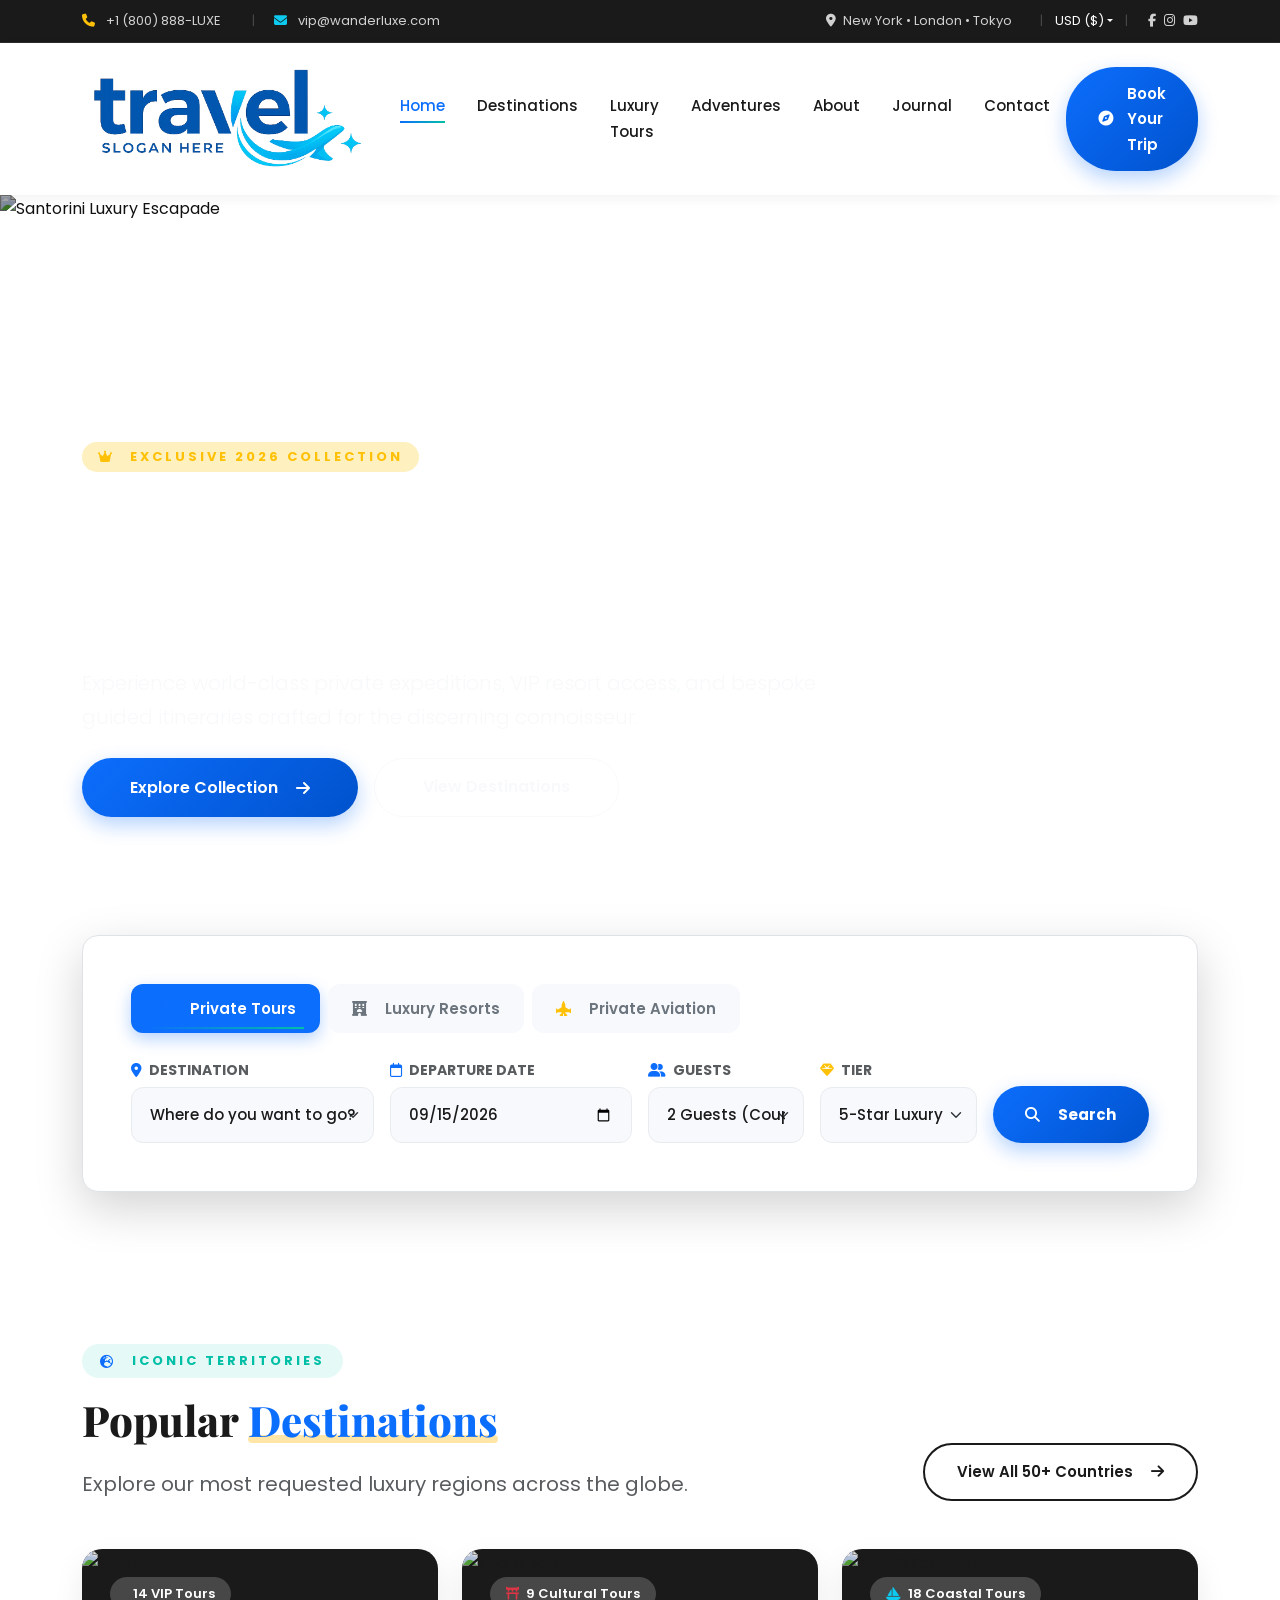
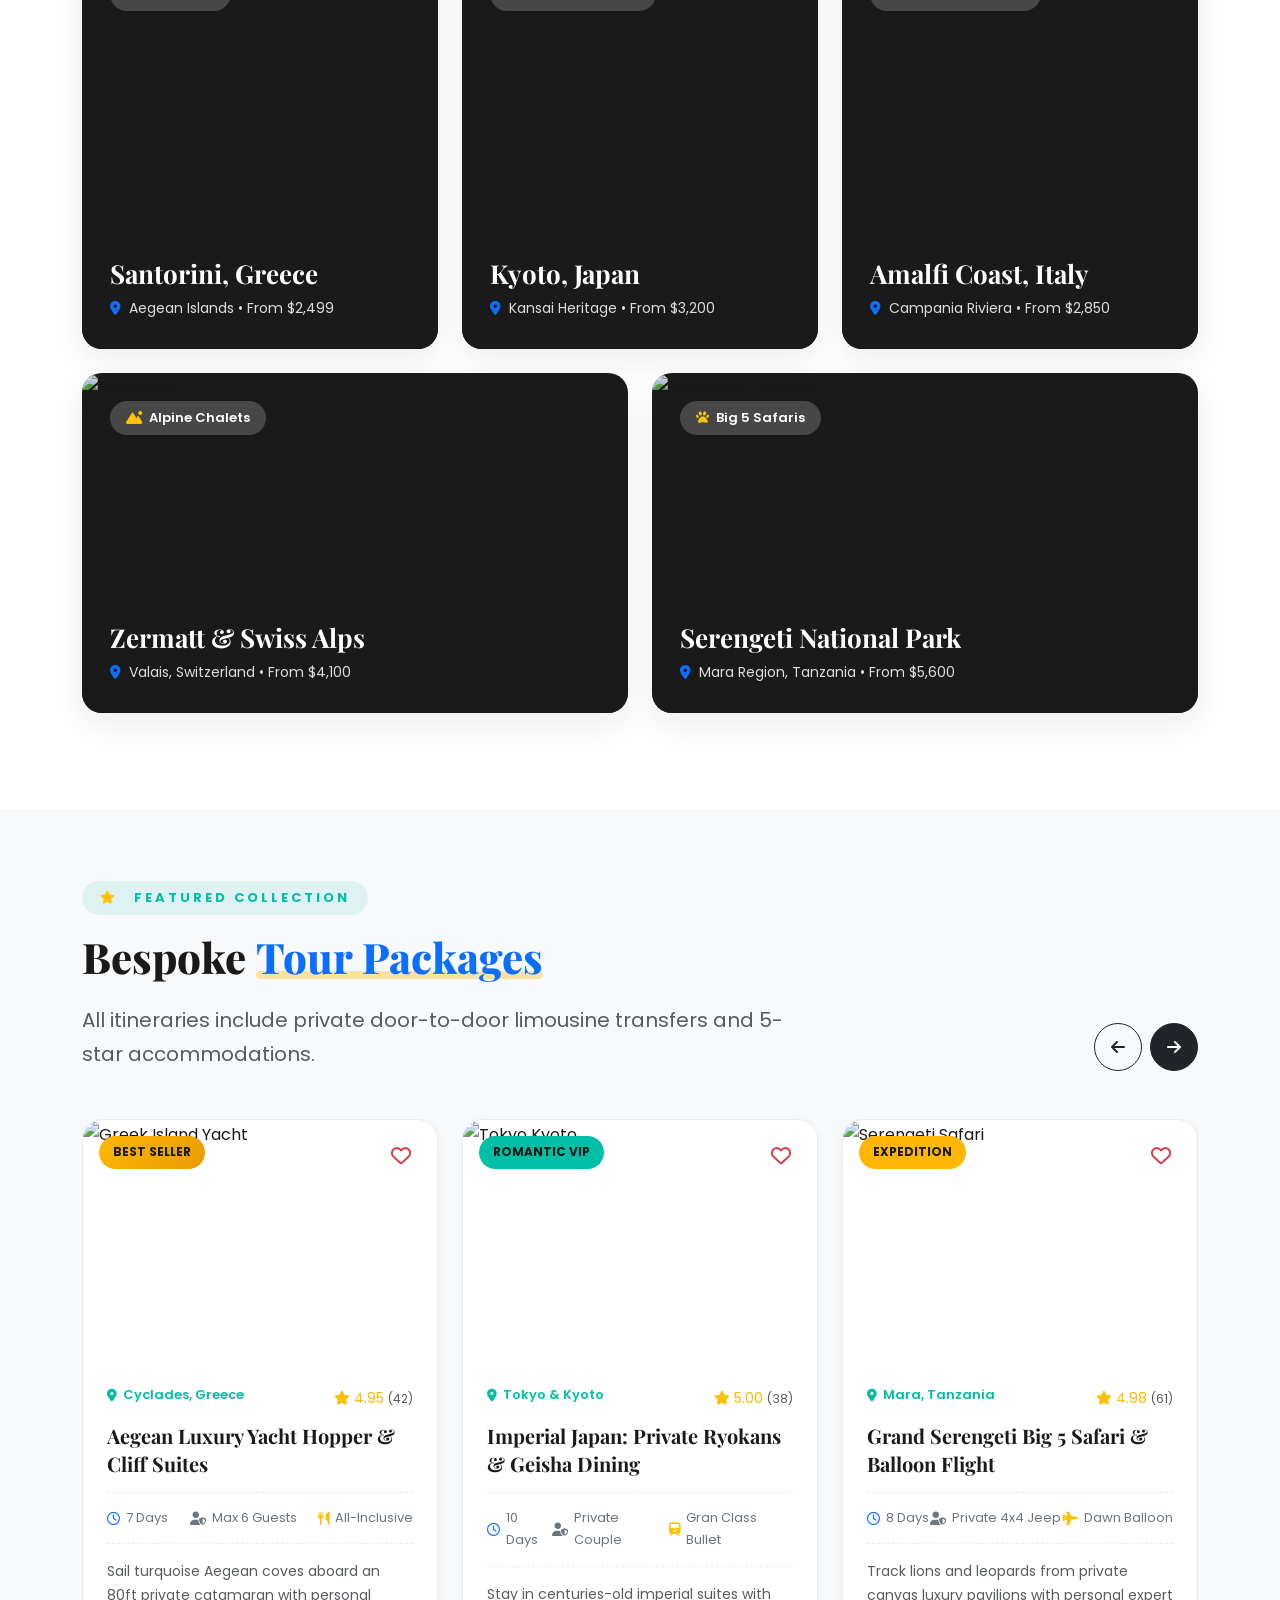
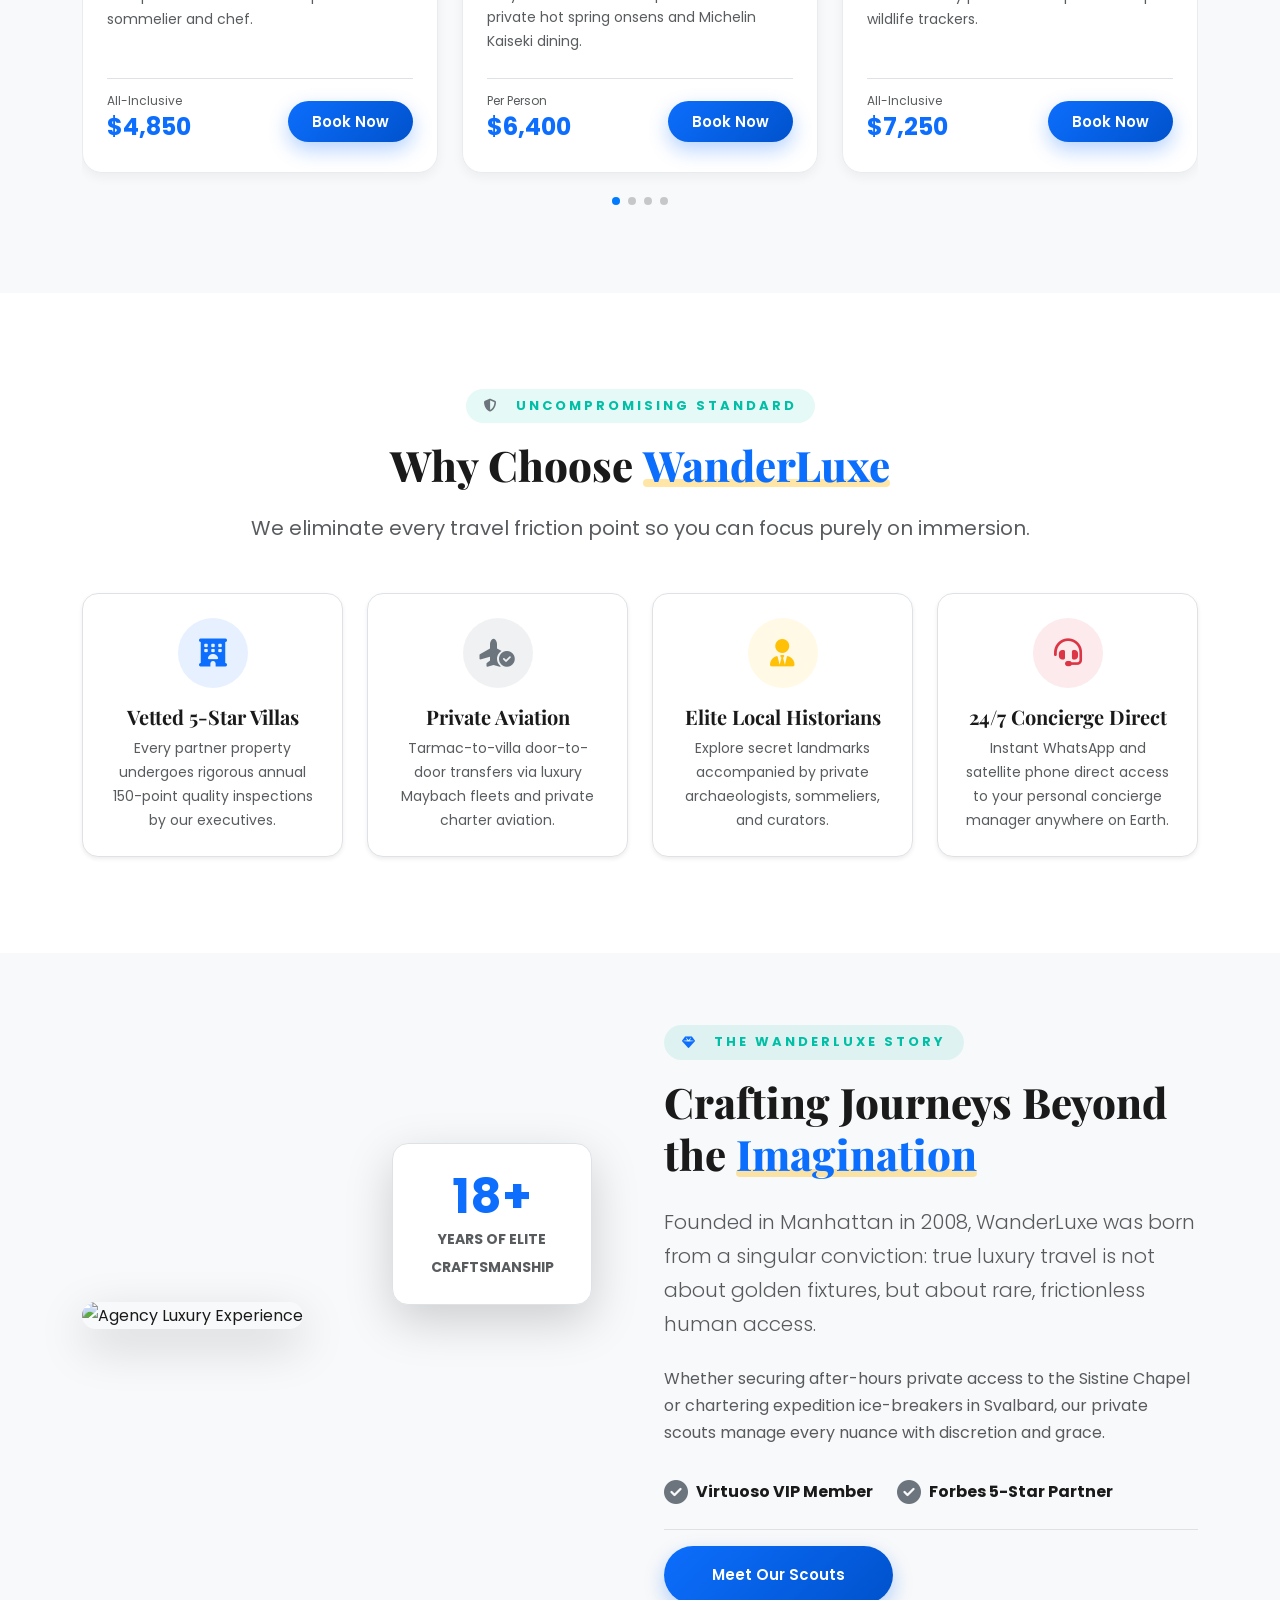
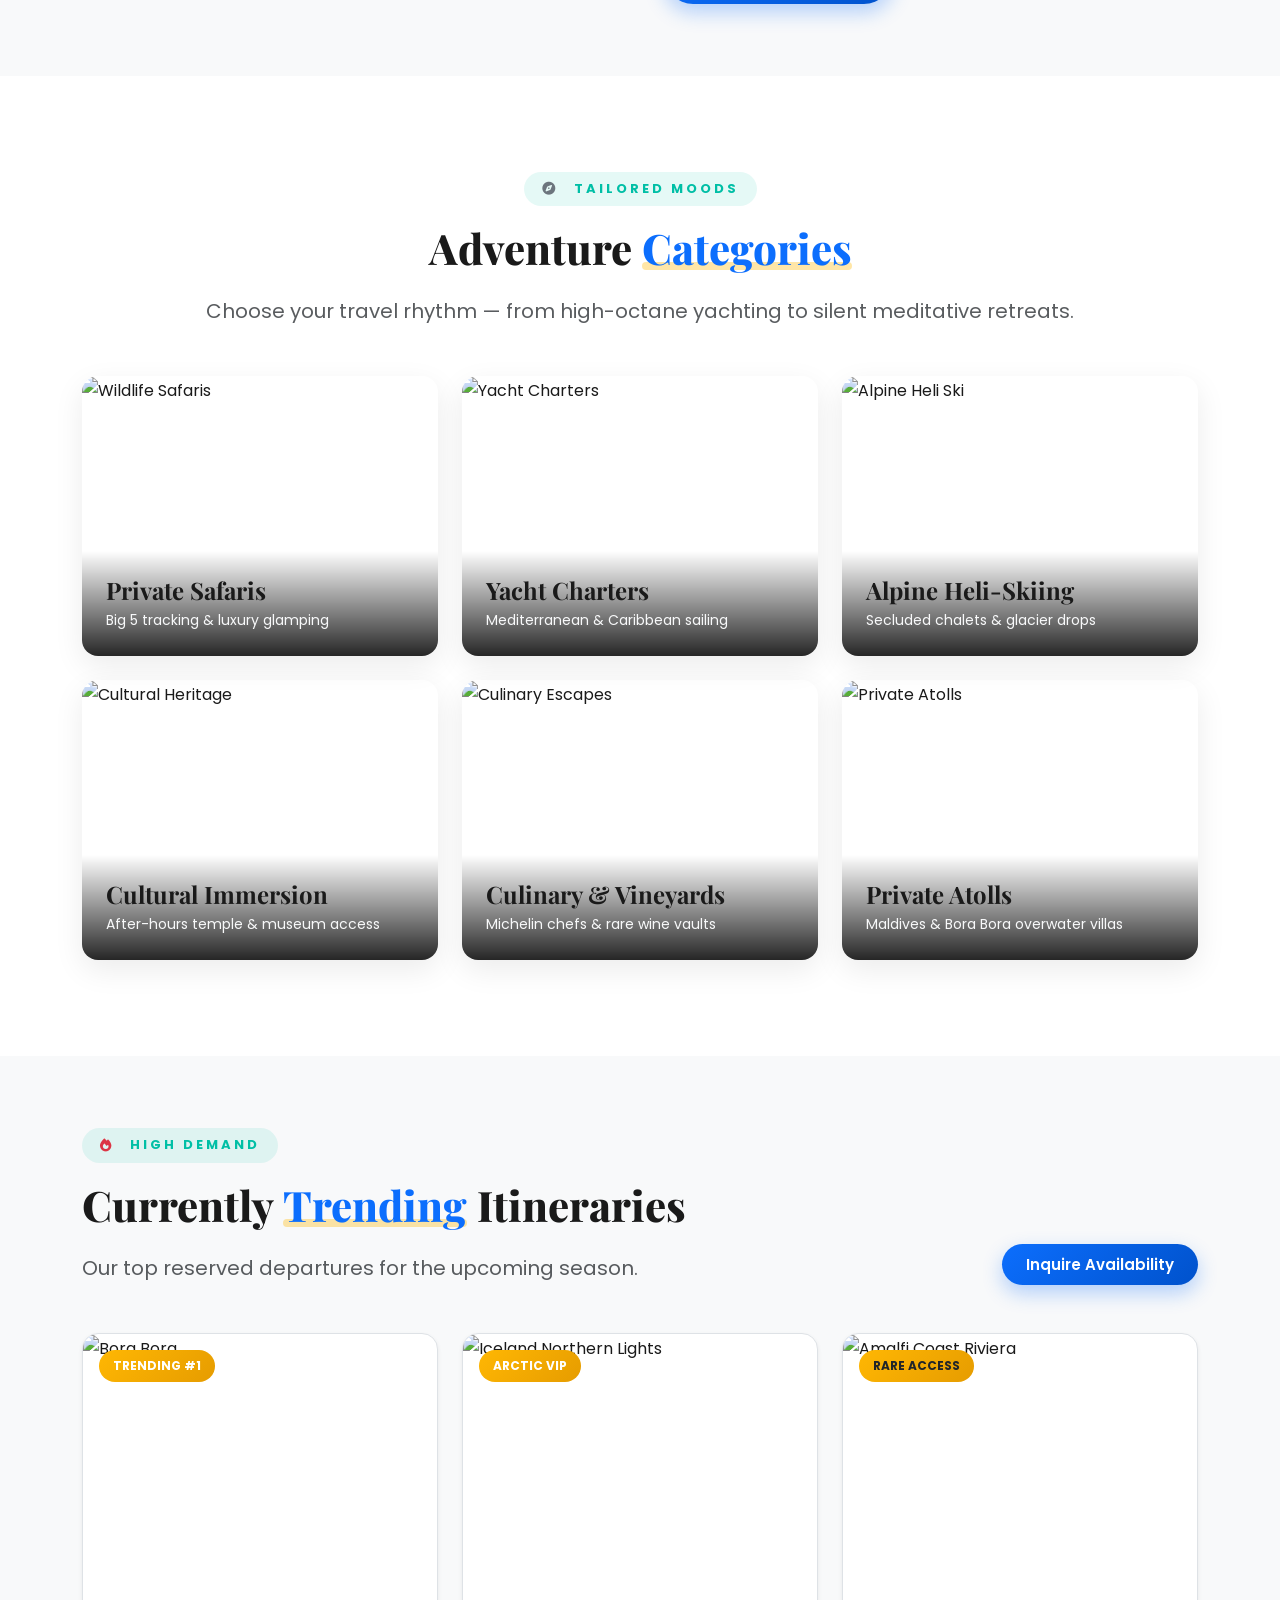
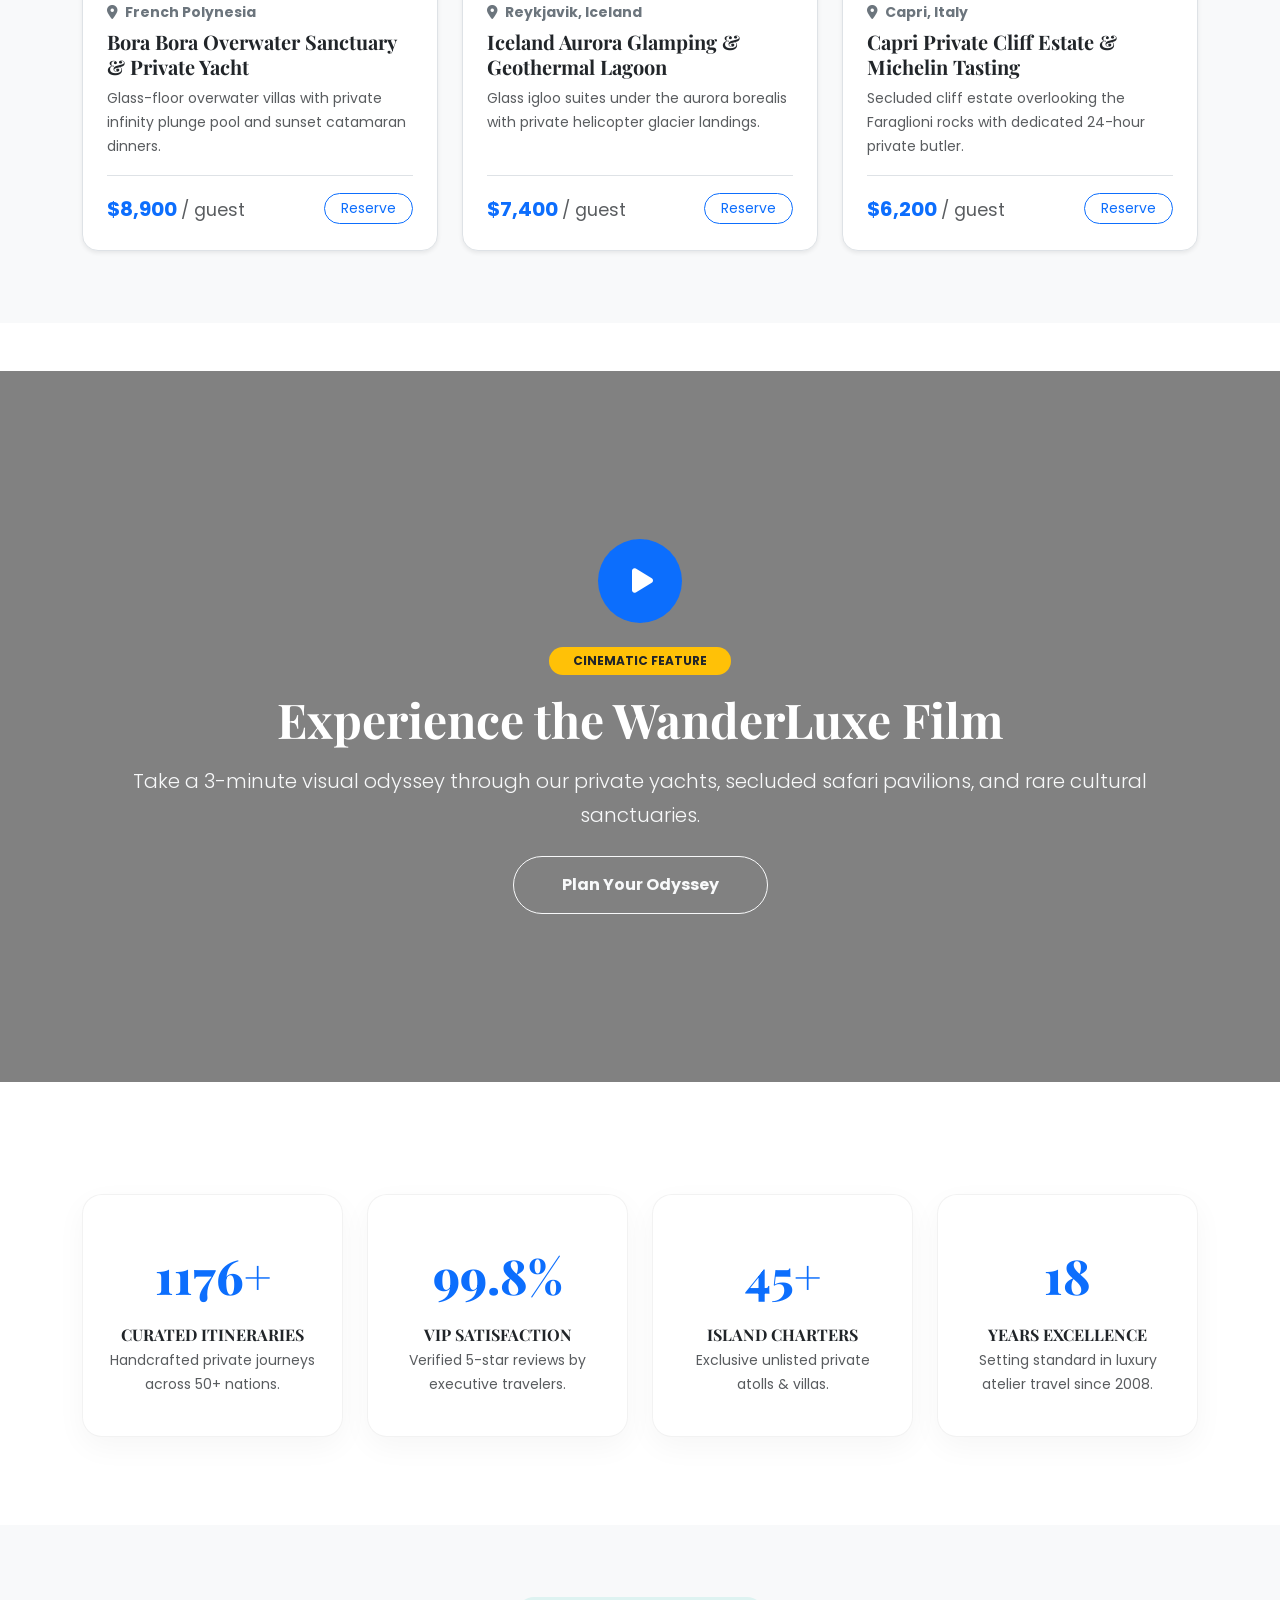
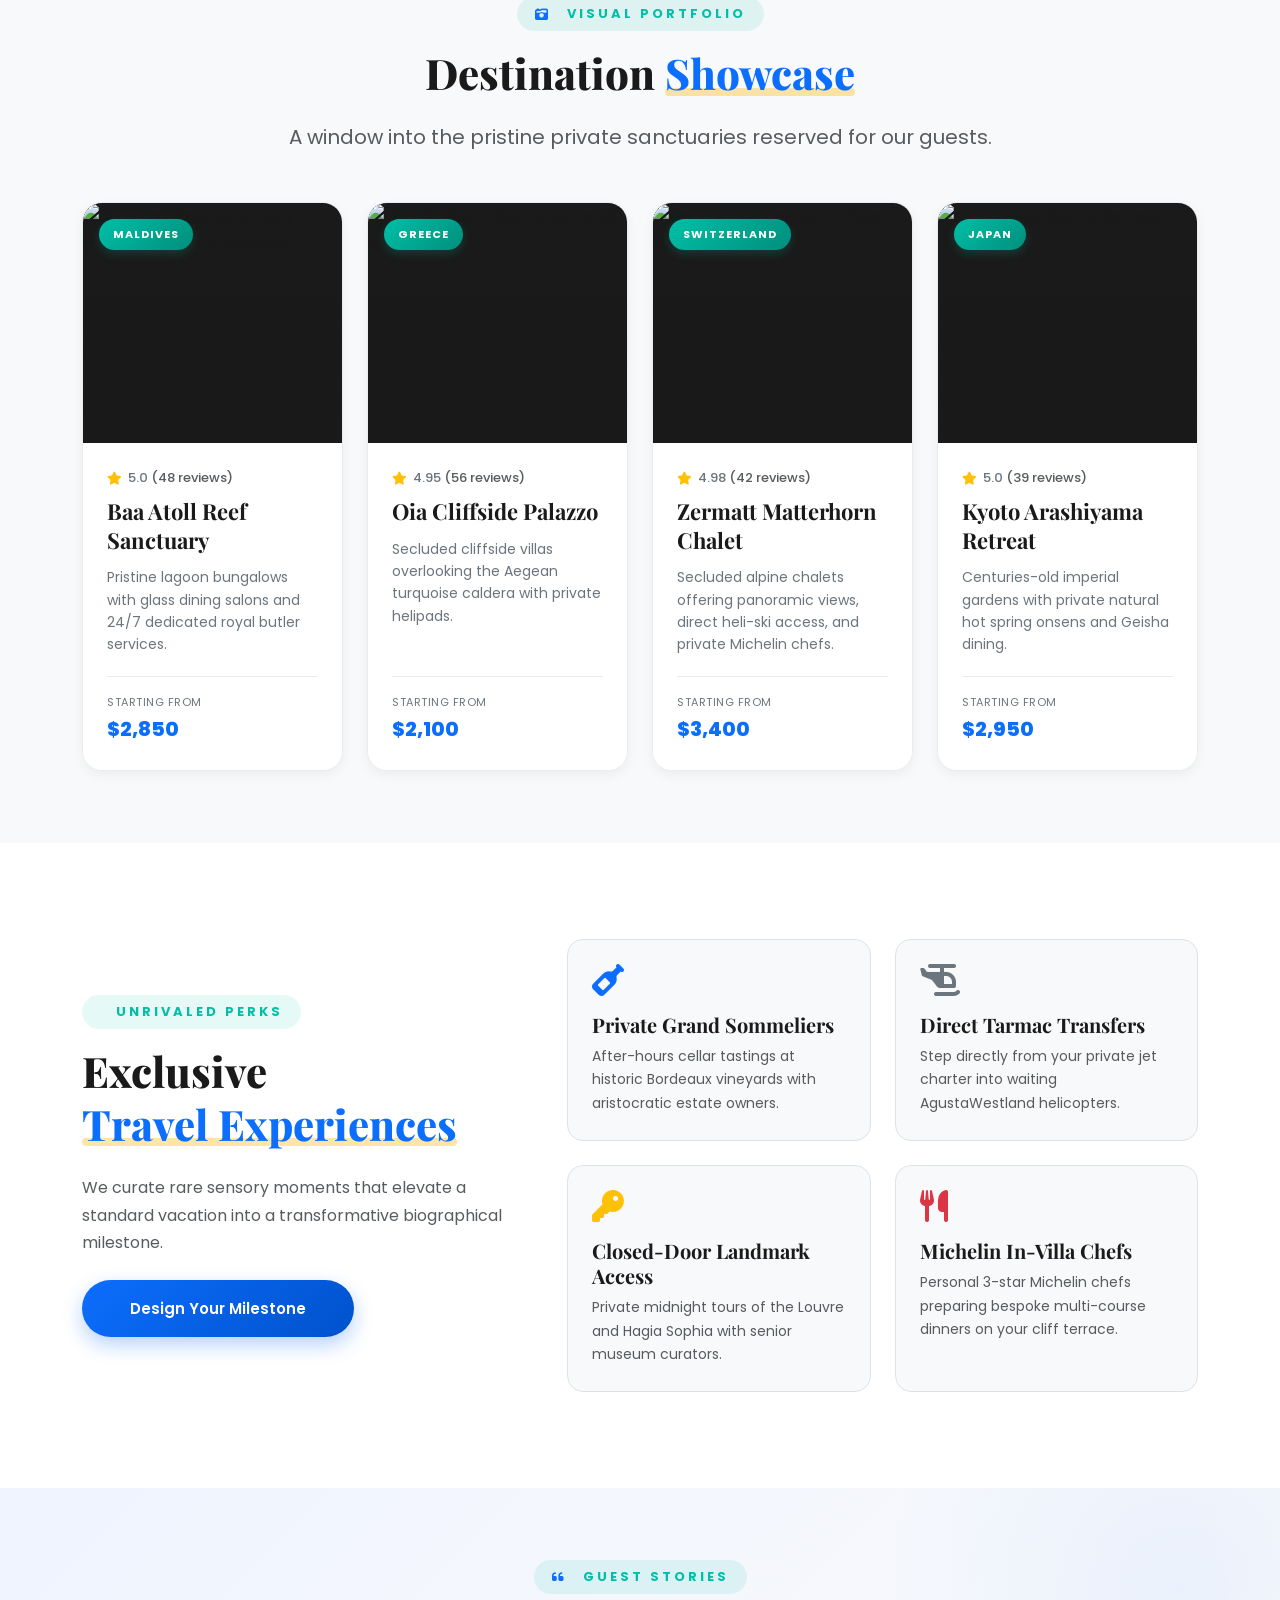
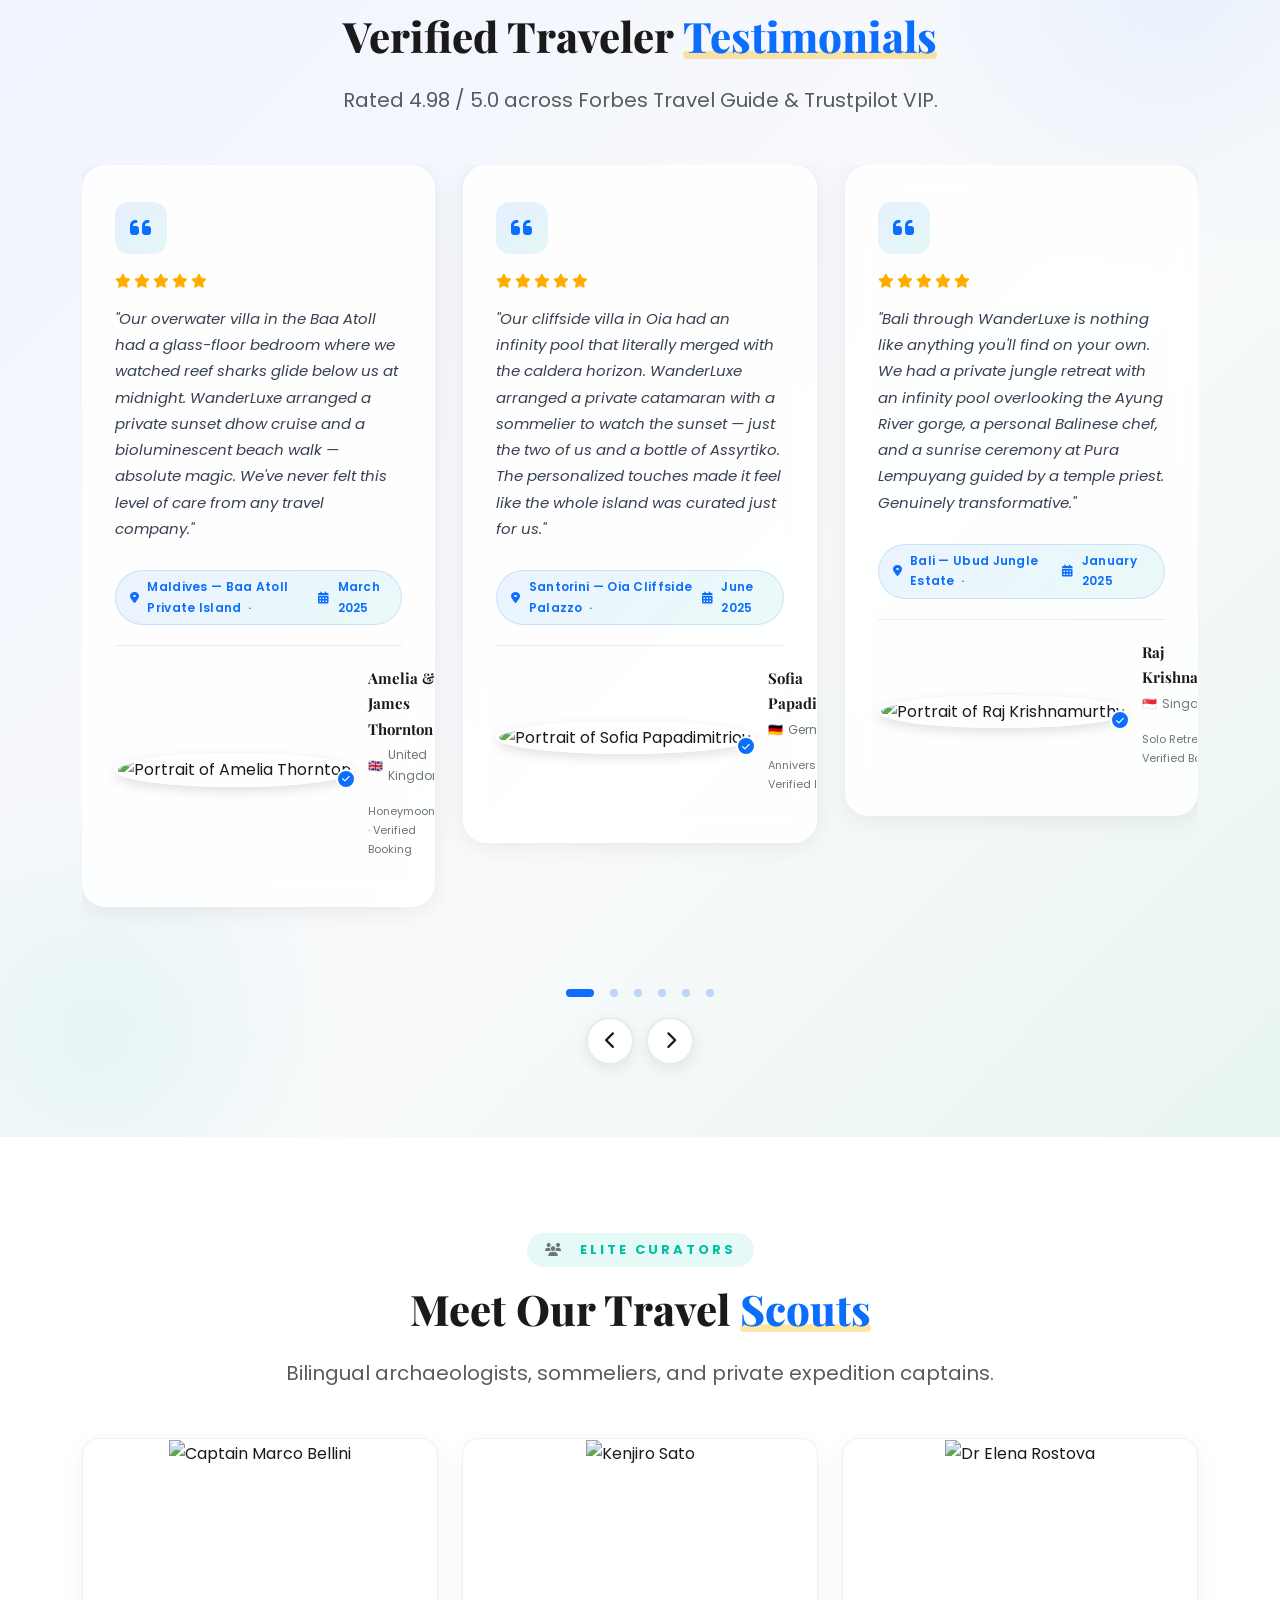
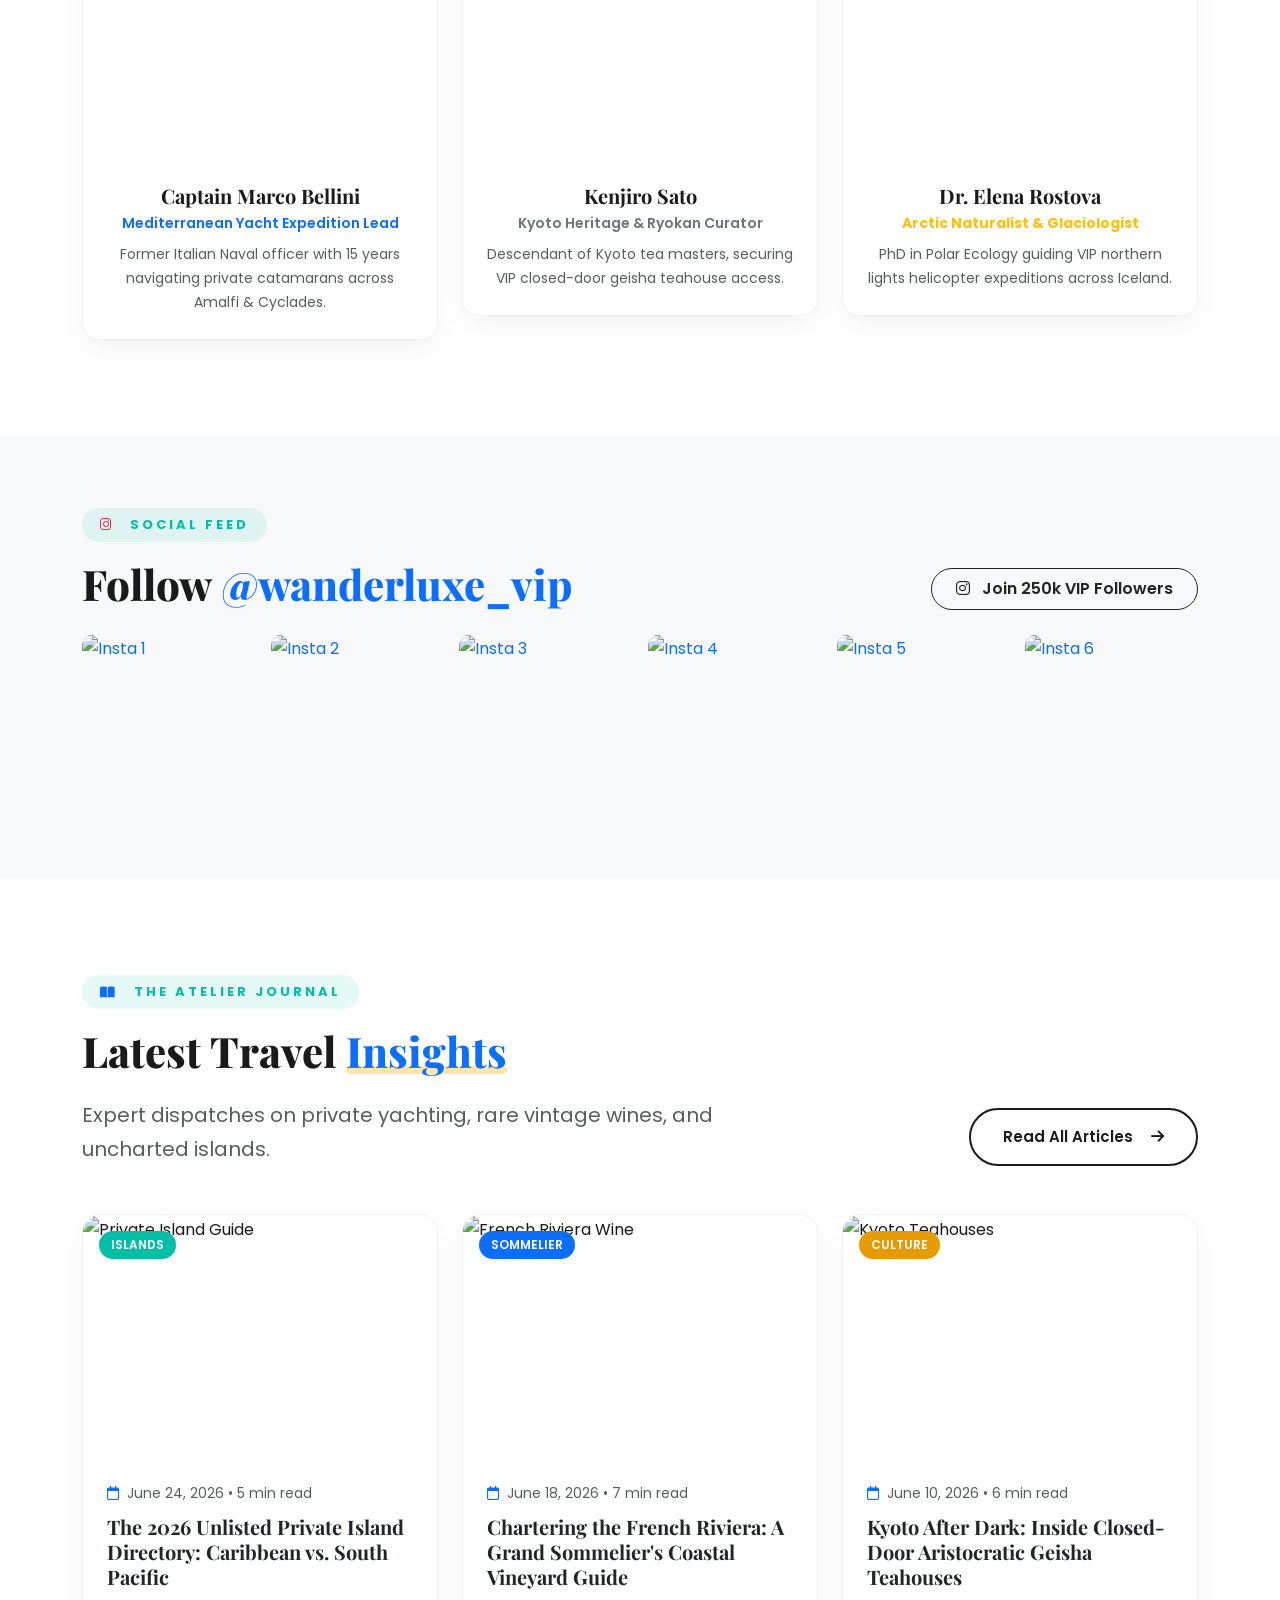
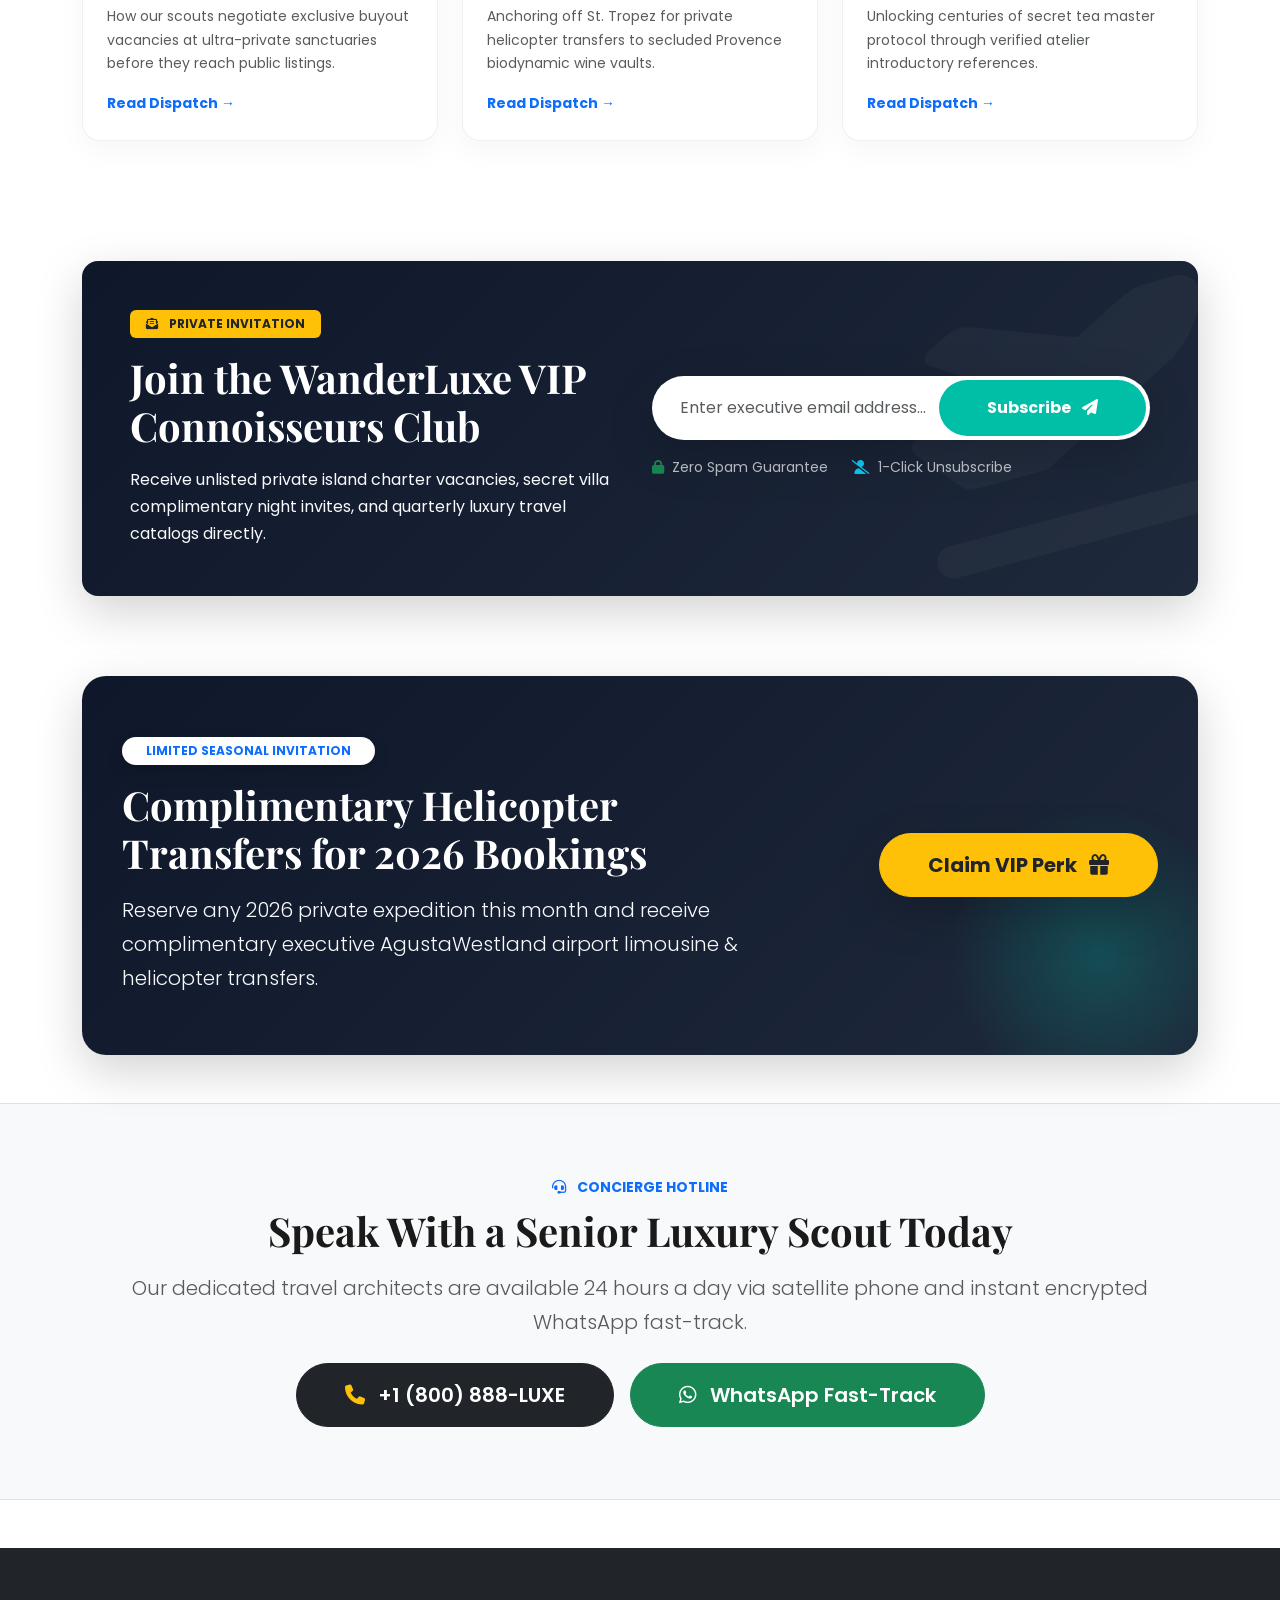
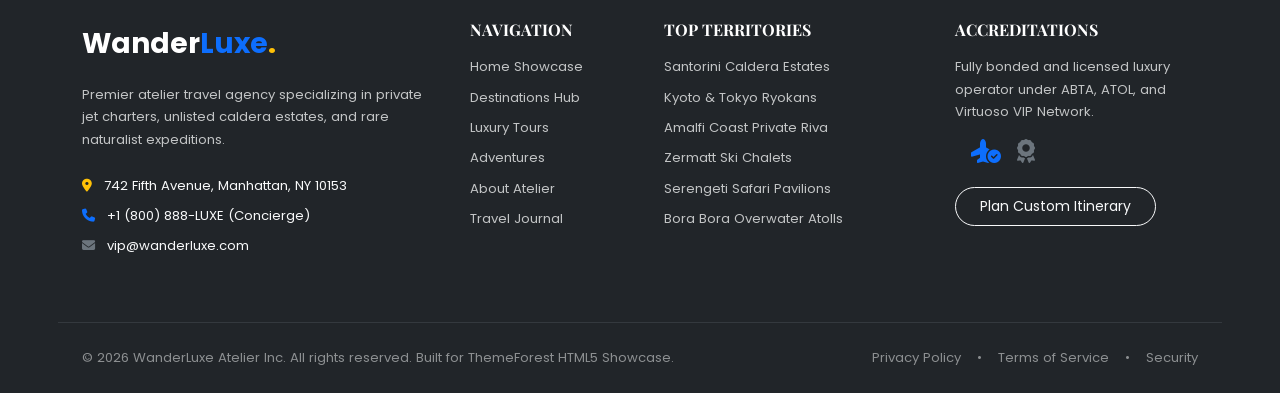
==== commit 07600778: "image logo added" ====
--- a/index.html
+++ b/index.html
@@ -121,7 +121,7 @@
   <nav class="navbar navbar-expand-lg main-navbar">
     <div class="container">
       <a class="navbar-brand" href="index.html">
-        Wander<span>Luxe</span><span class="brand-dot">.</span>
+        <img src="assets/img/logo.png" alt="logo" class="img-responsive" />
       </a>
 
       <button class="navbar-toggler border-0 shadow-none" type="button" data-bs-toggle="offcanvas" data-bs-target="#mobileMenu" aria-controls="mobileMenu">
@@ -324,7 +324,7 @@
   </div>
 
   <!-- SECTION 3: Popular Destinations -->
-  <section class="py-5 mt-5" id="destinations">
+  <section class="py-5 mt-5 overflow-hidden" id="destinations">
     <div class="container py-4">
       <div class="row align-items-end mb-5">
         <div class="col-lg-8" data-aos="fade-right">
@@ -616,7 +616,7 @@
   </section>
 
   <!-- SECTION 6: About Agency (Split Layout) -->
-  <section class="py-5 bg-light my-4" id="about">
+  <section class="py-5 bg-light my-4 overflow-hidden" id="about">
     <div class="container py-4">
       <div class="row align-items-center g-5">
         <div class="col-lg-6" data-aos="fade-right">
@@ -725,7 +725,7 @@
   </section>
 
   <!-- SECTION 8: Trending Tours -->
-  <section class="py-5 bg-light my-4" id="trending">
+  <section class="py-5 bg-light my-4 overflow-hidden" id="trending">
     <div class="container py-4">
       <div class="row align-items-end mb-5">
         <div class="col-lg-8" data-aos="fade-right">
@@ -1003,7 +1003,7 @@
   </section>
 
   <!-- SECTION 12: Travel Experiences -->
-  <section class="py-5 my-4" id="experiences">
+  <section class="py-5 my-4 overflow-hidden" id="experiences">
     <div class="container py-4">
       <div class="row align-items-center g-5">
         <div class="col-lg-5" data-aos="fade-right">
@@ -1383,7 +1383,7 @@
   </section>
 
   <!-- SECTION 16: Travel Blog Preview -->
-  <section class="py-5 my-4" id="blog">
+  <section class="py-5 my-4 overflow-hidden" id="blog">
     <div class="container py-4">
       <div class="row align-items-end mb-5">
         <div class="col-lg-8" data-aos="fade-right">
--- a/assets/css/style.css
+++ b/assets/css/style.css
@@ -980,7 +980,9 @@
   align-items: center;
   justify-content: center;
 }
-
+.img-responsive{
+  max-width: 100%;
+}
 #scrollTopBtn.show {
   opacity: 1;
   visibility: visible;
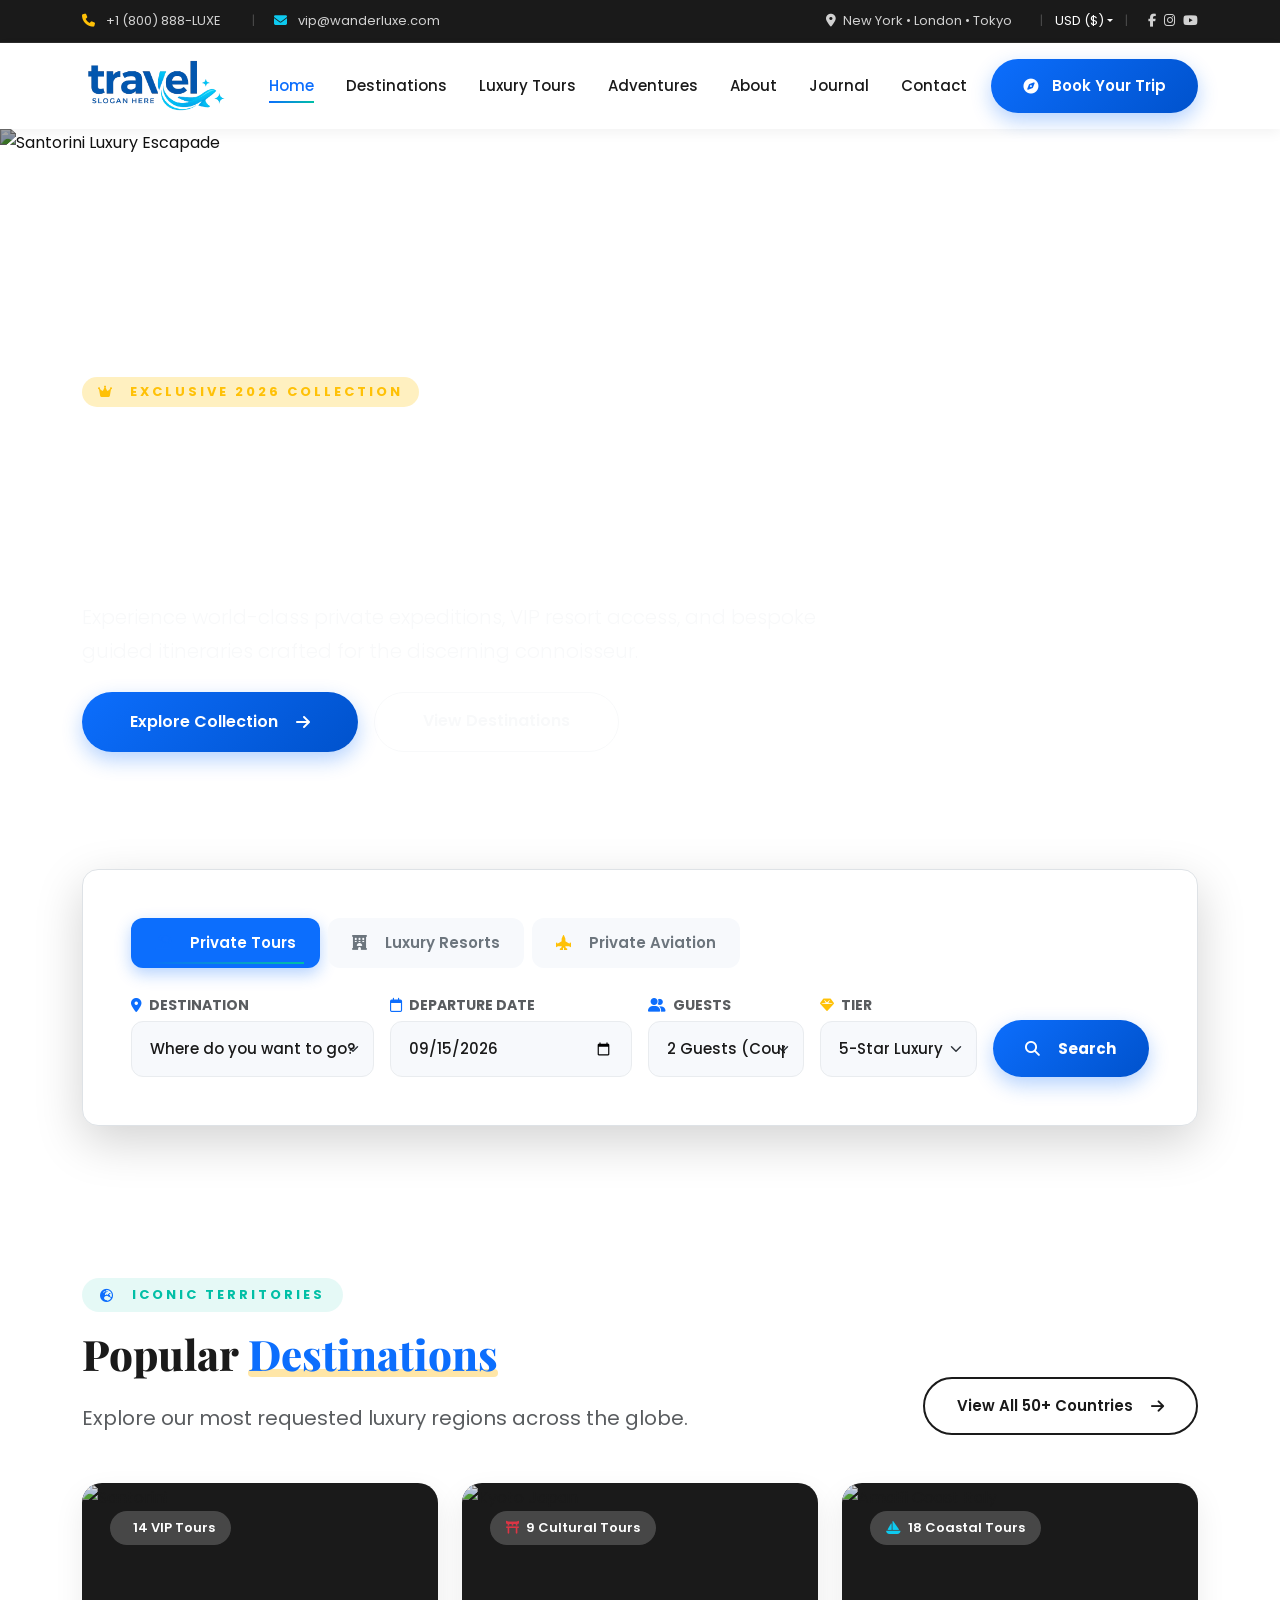
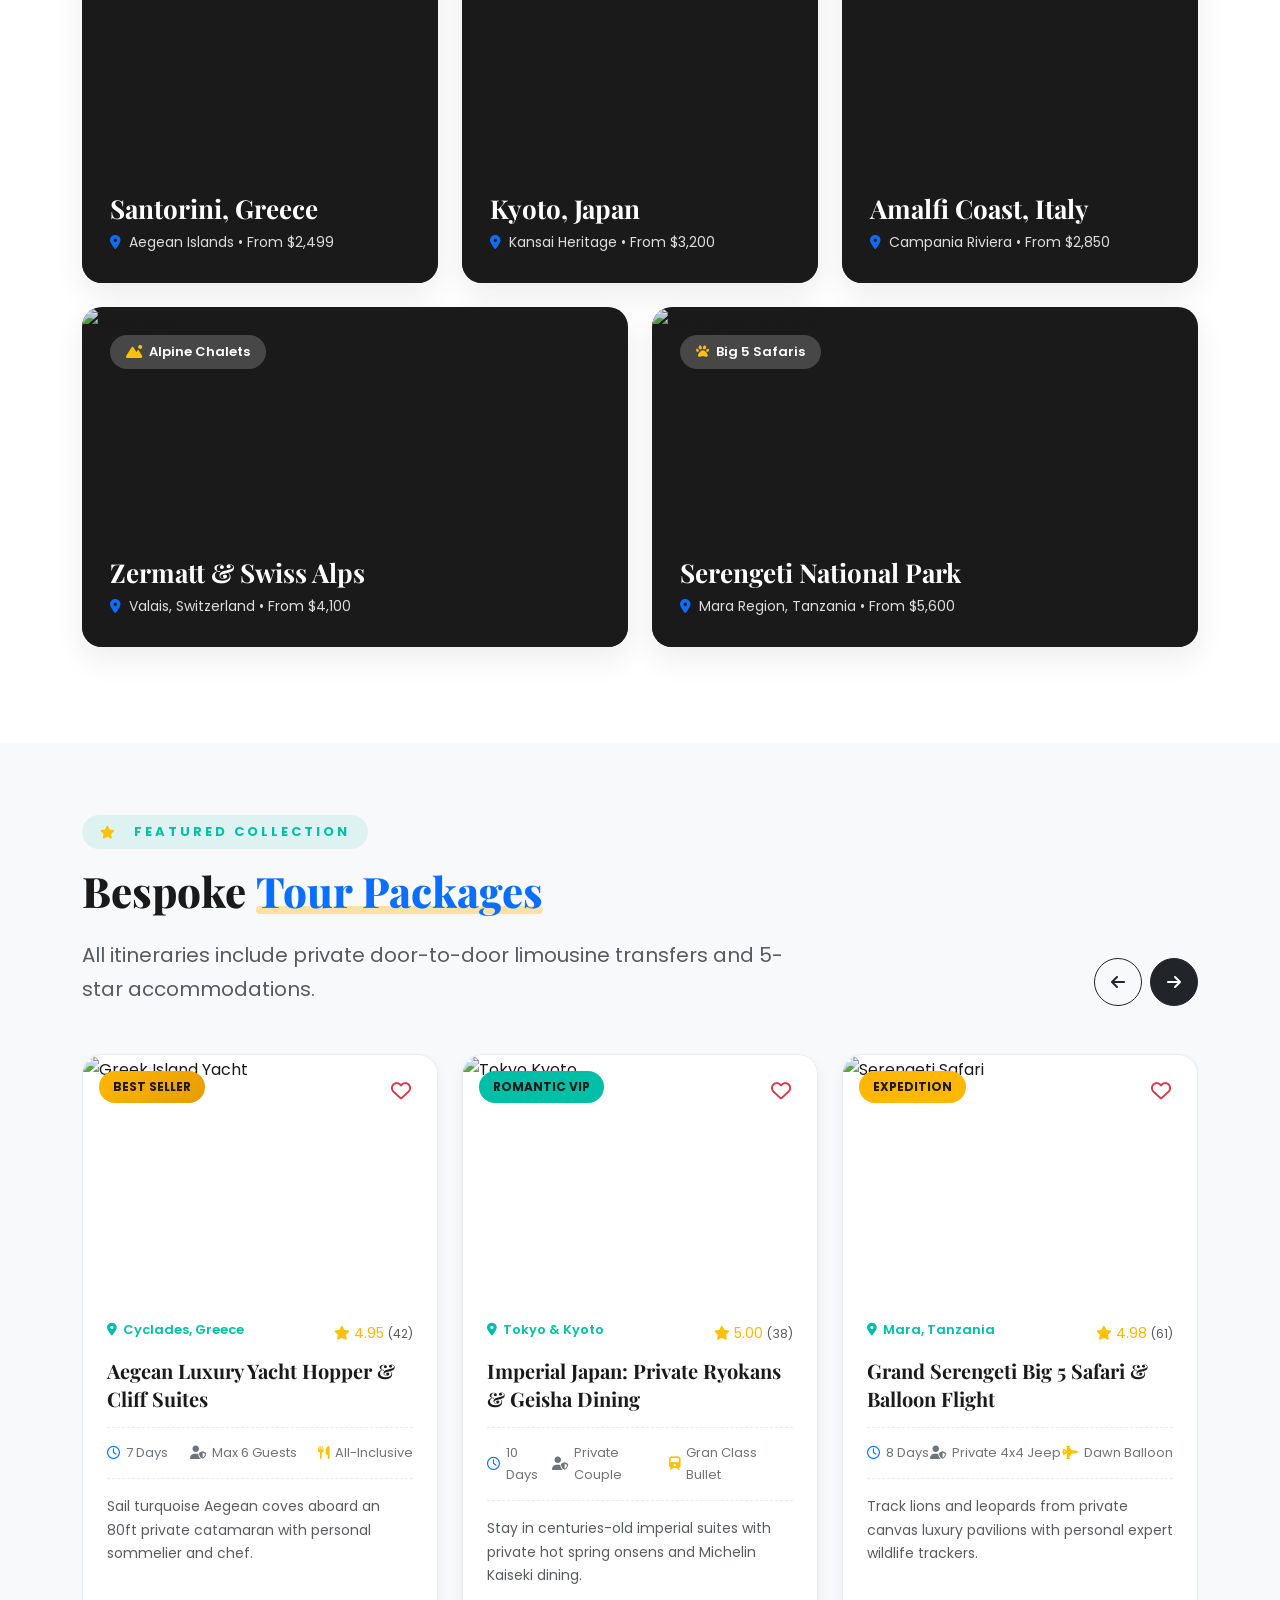
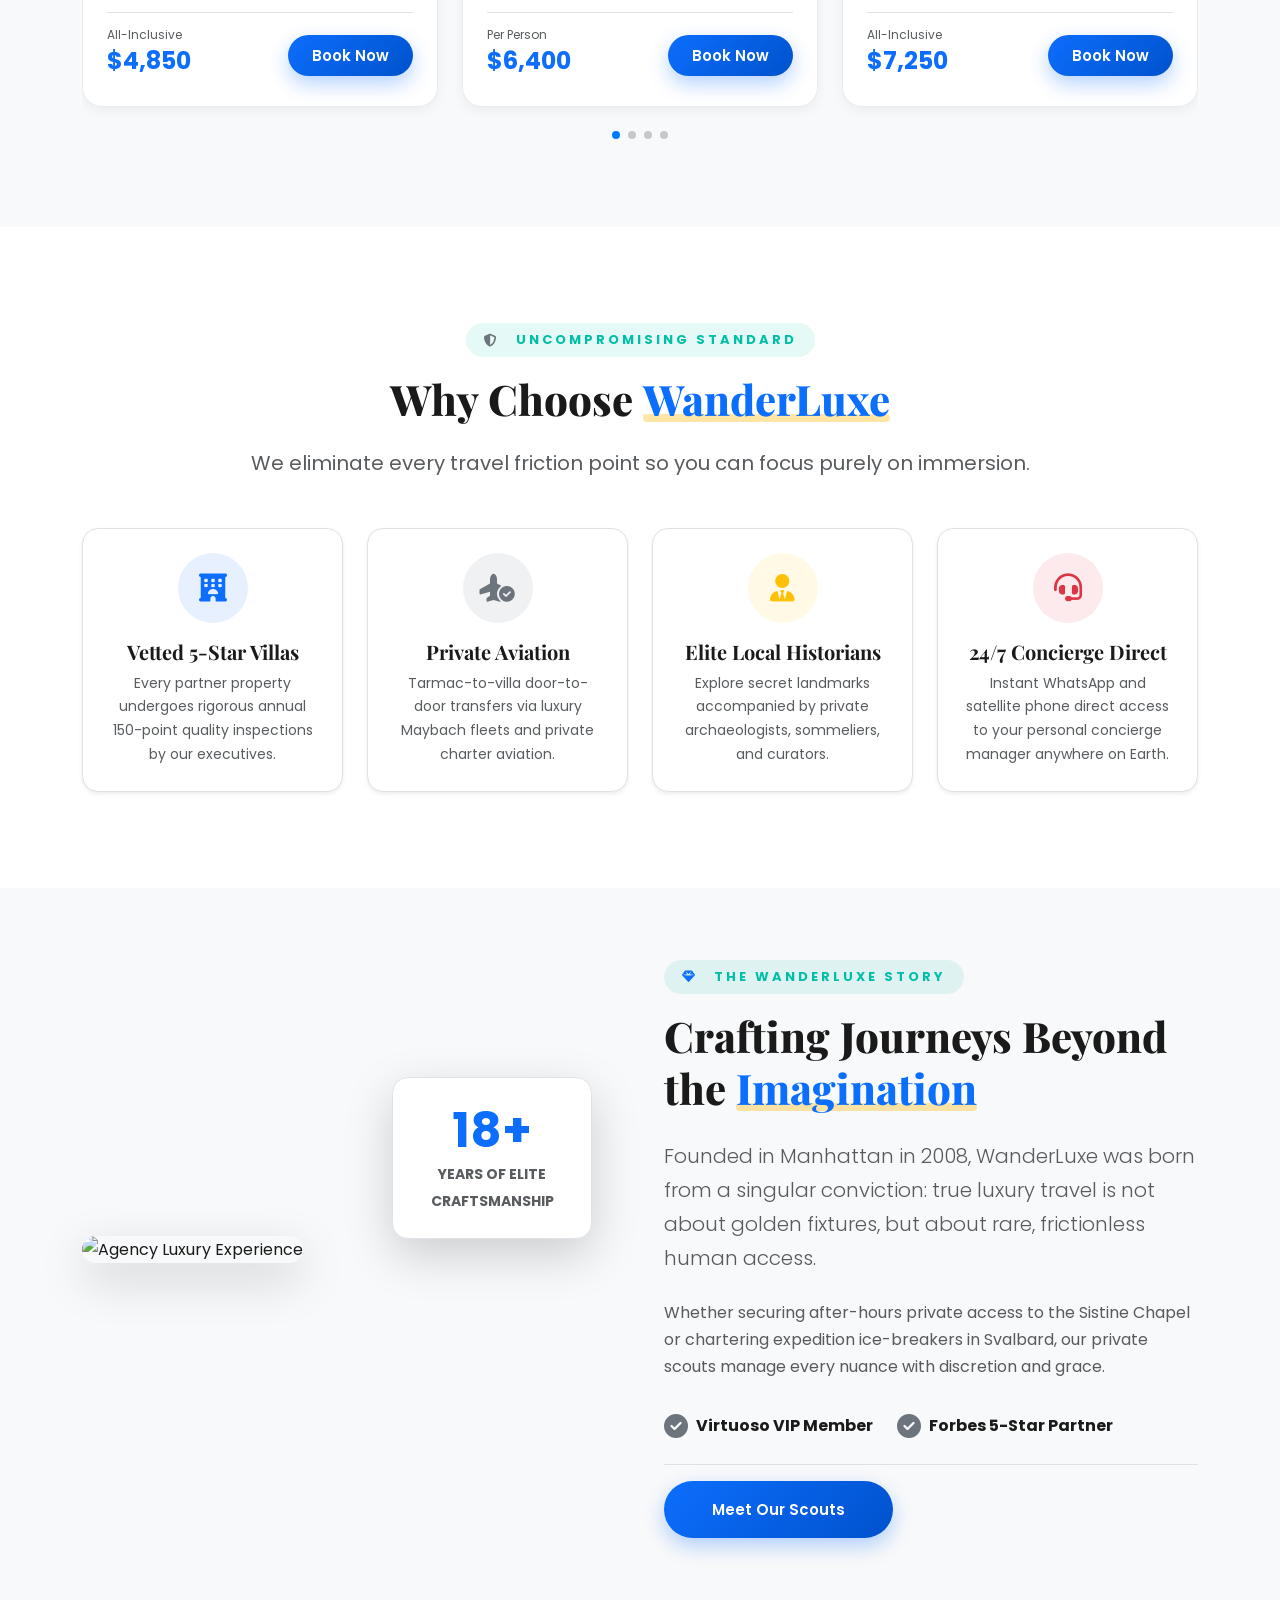
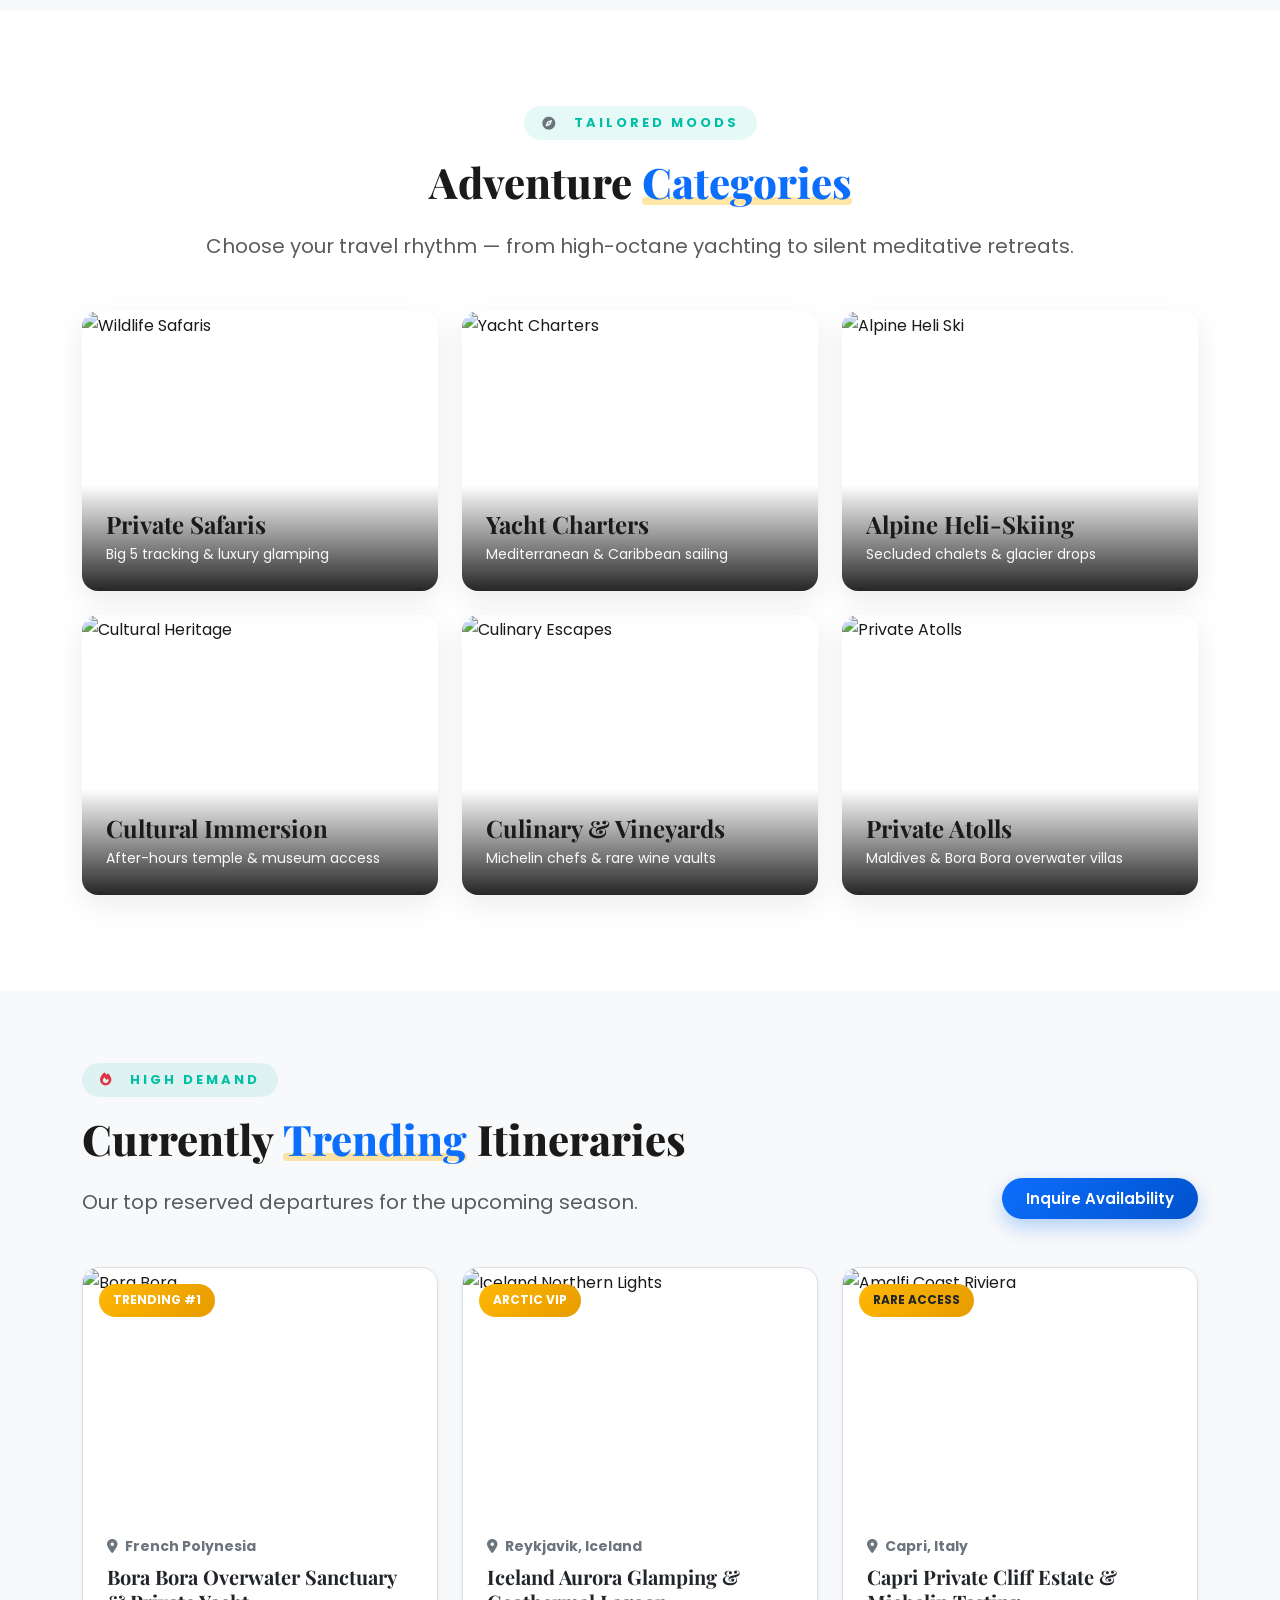
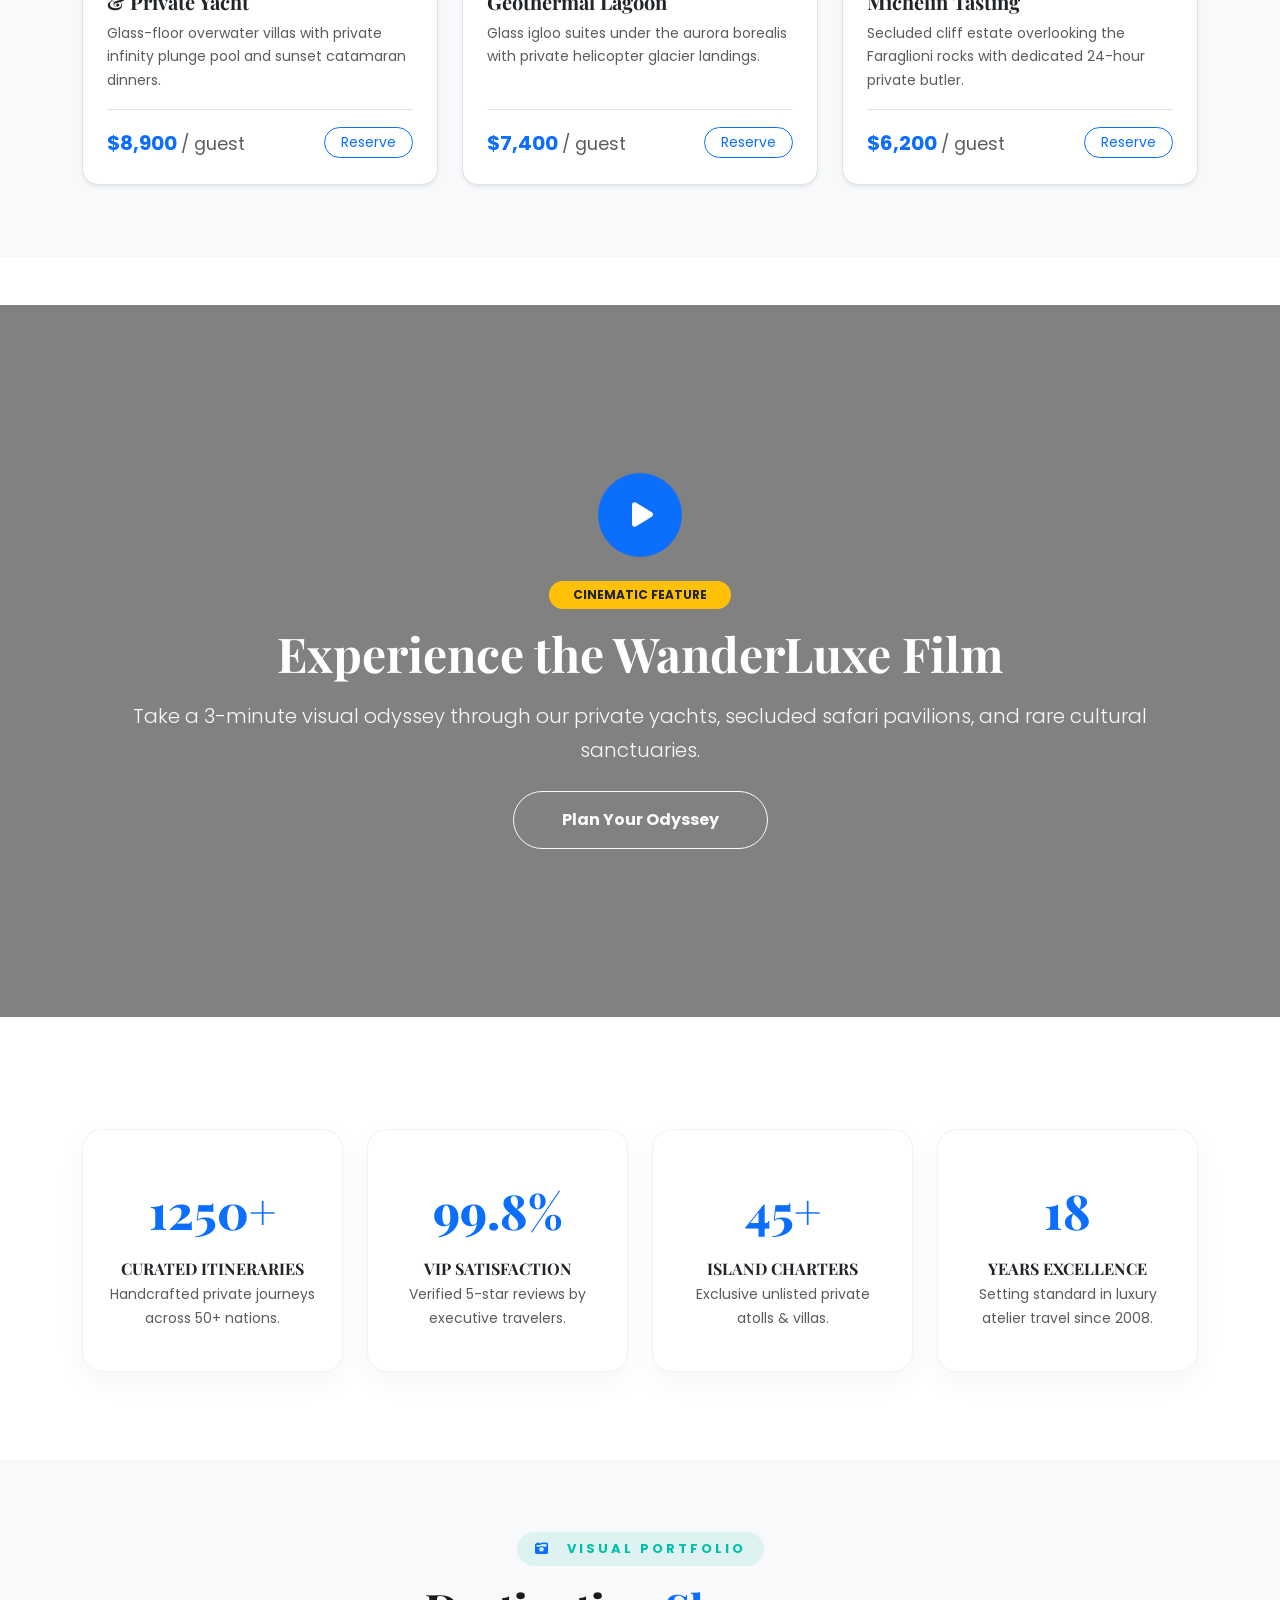
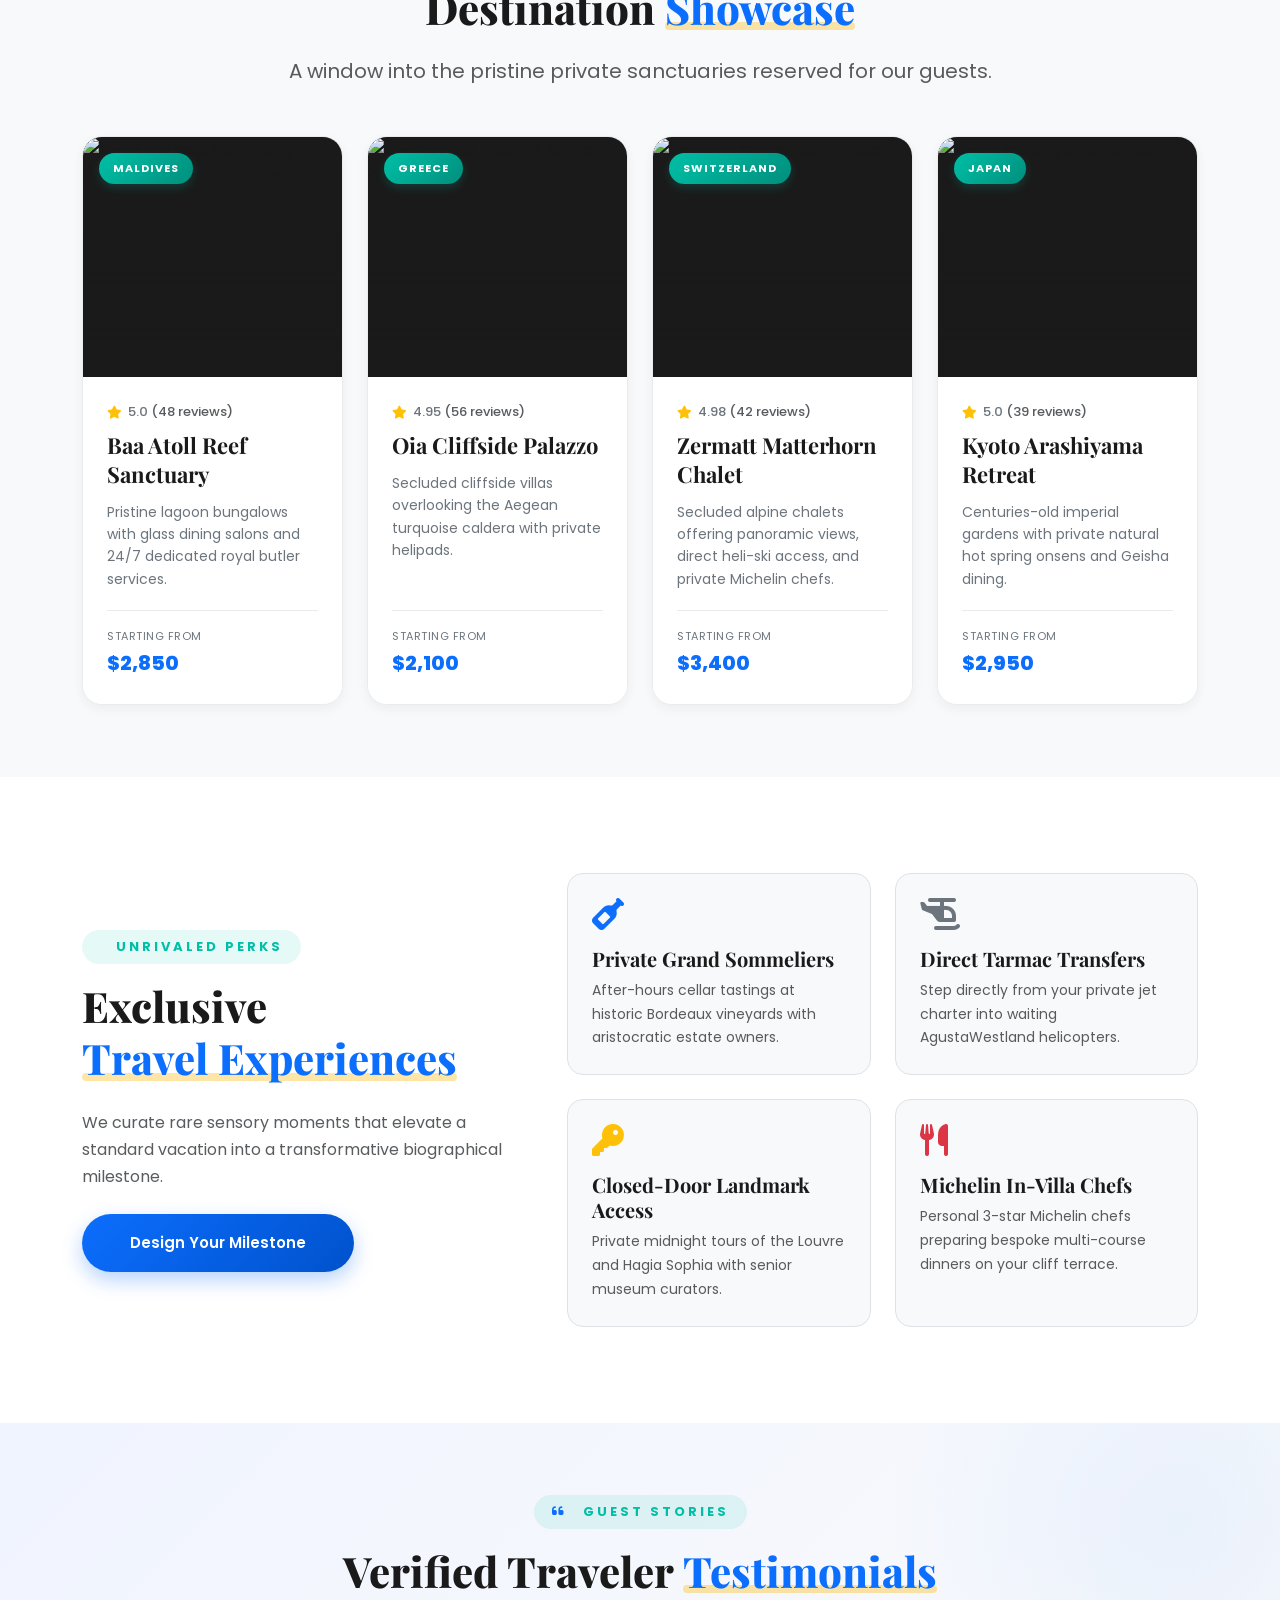
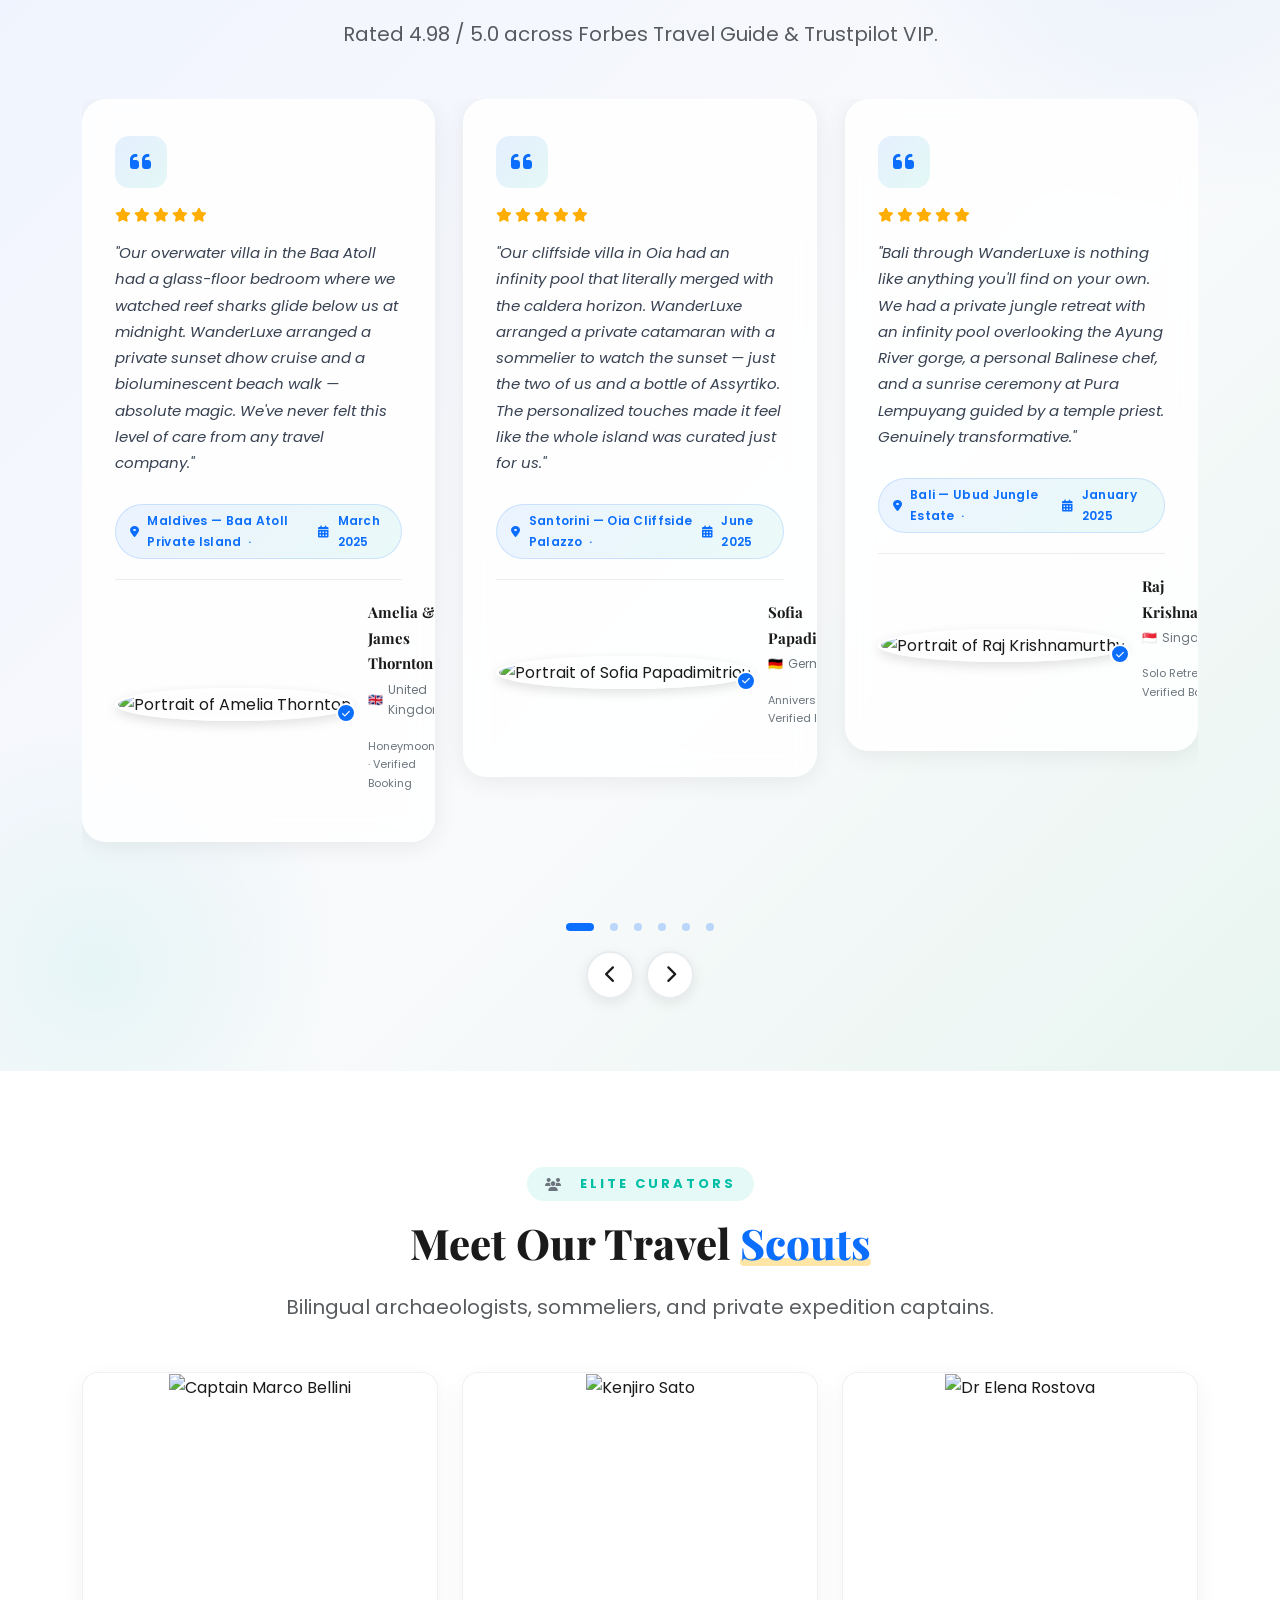
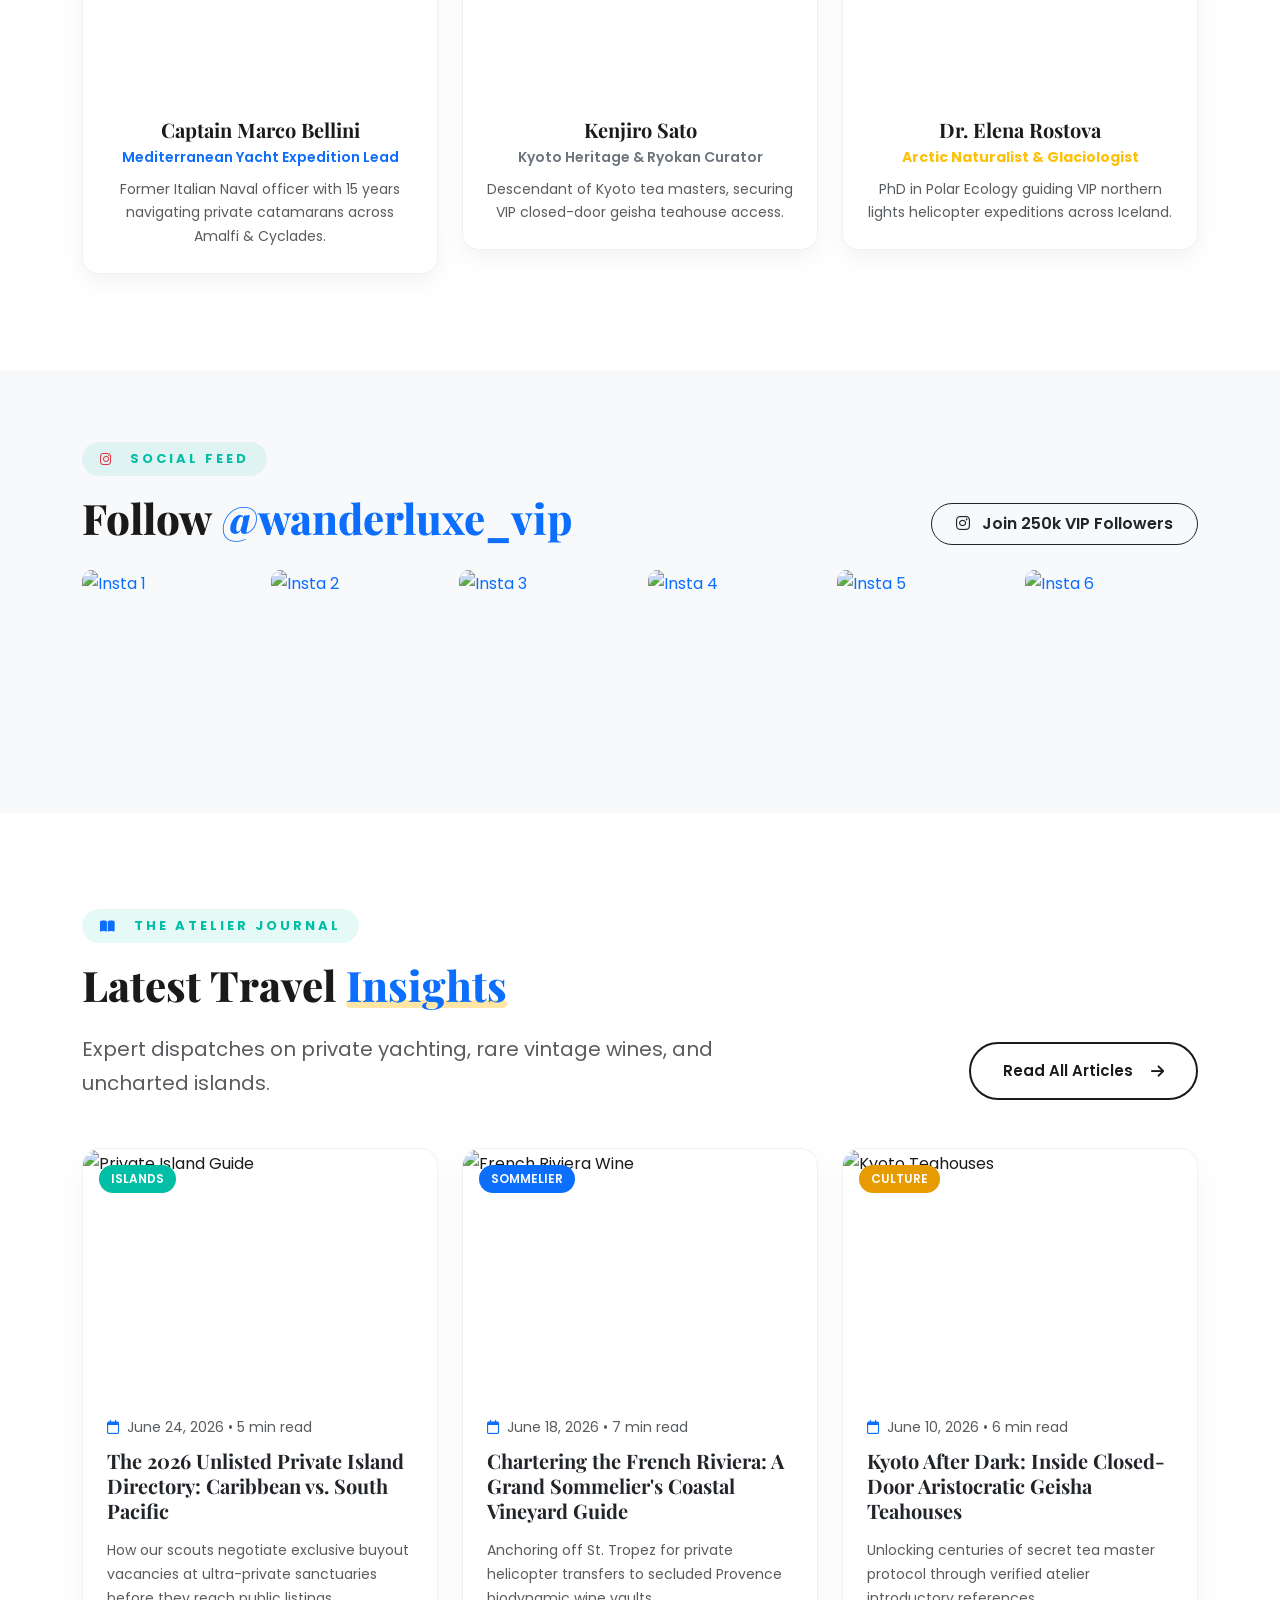
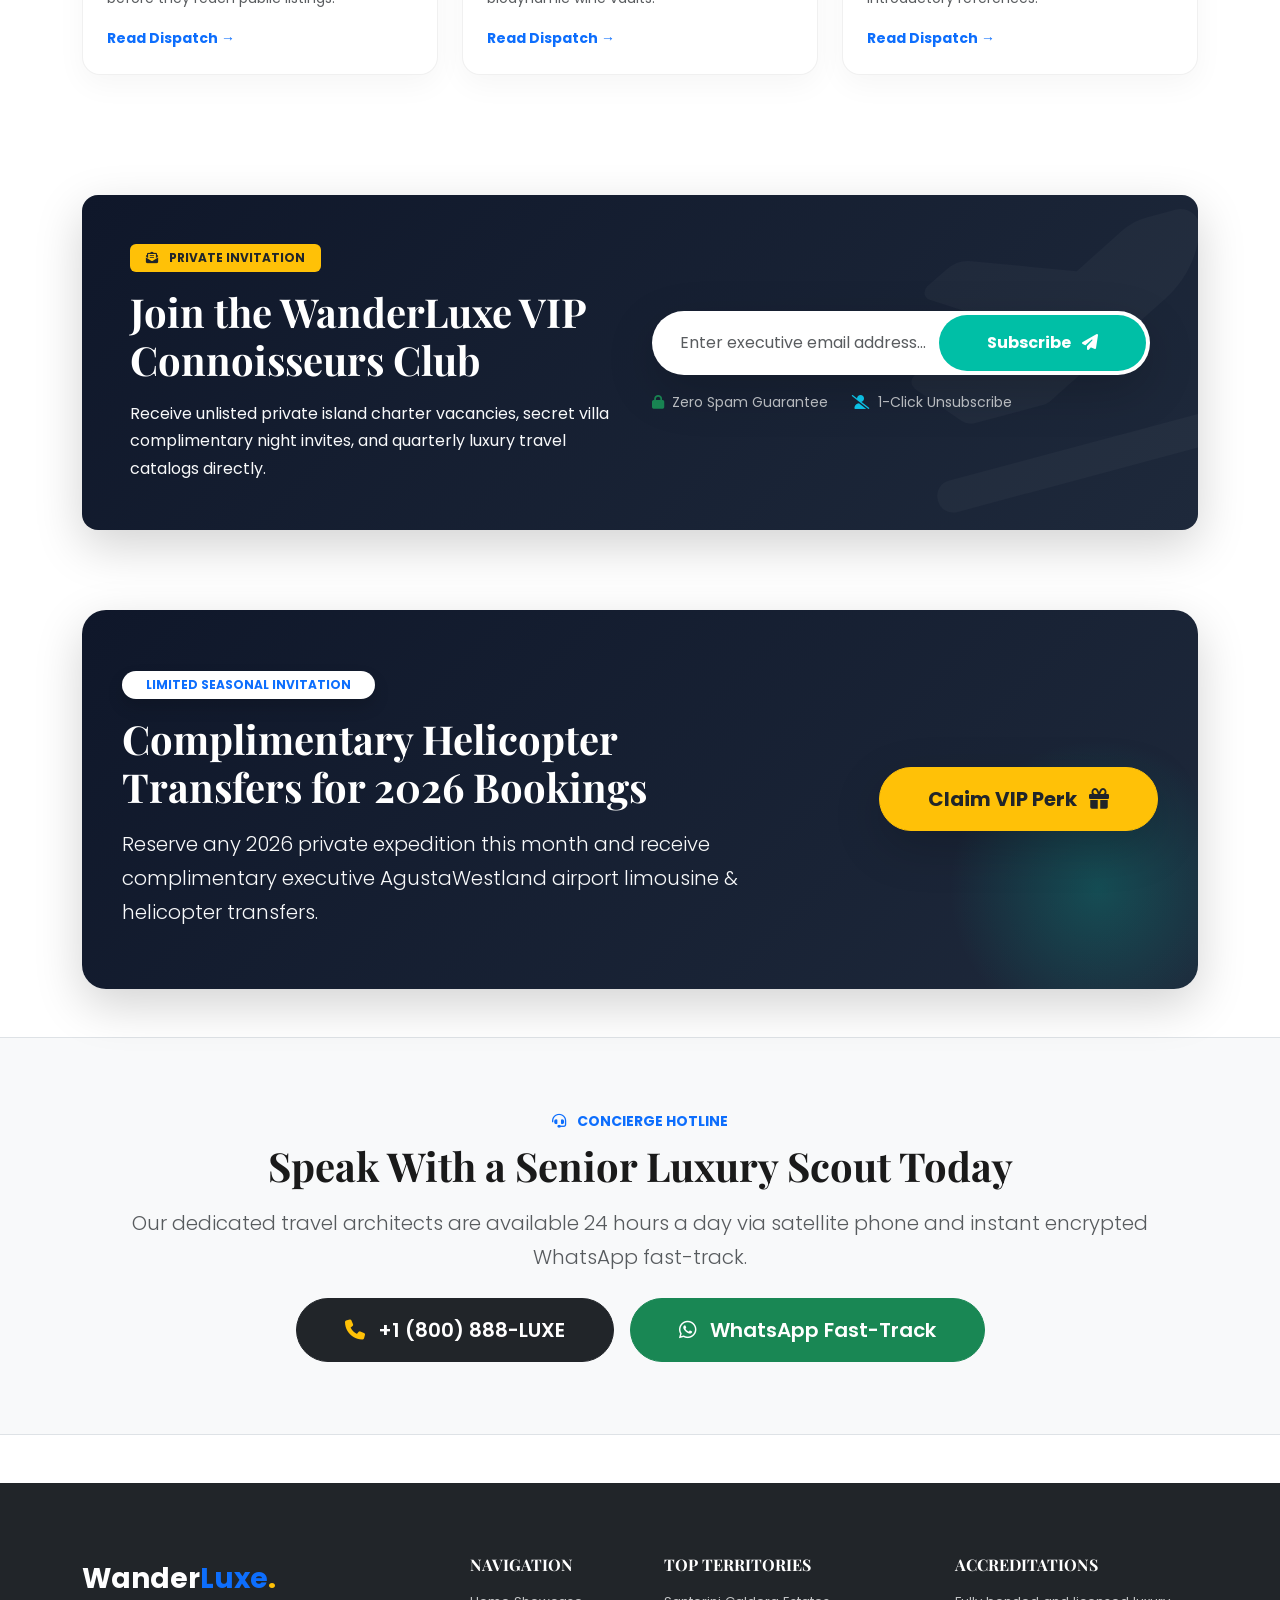
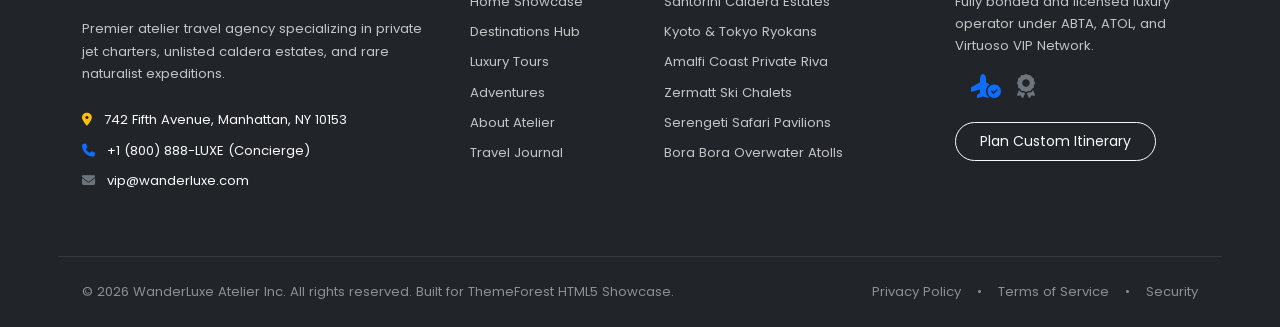
==== commit 805bbc2f: "Replace brand name text with logo image across multiple HTML files" ====
--- a/index.html
+++ b/index.html
@@ -152,7 +152,7 @@
   <div class="offcanvas offcanvas-start offcanvas-custom" tabindex="-1" id="mobileMenu" aria-labelledby="mobileMenuLabel">
     <div class="offcanvas-header border-bottom border-secondary border-opacity-25 pb-4">
       <a class="navbar-brand text-white" href="index.html" id="mobileMenuLabel">
-        Wander<span class="text-primary">Luxe</span><span class="text-warning">.</span>
+        <img src="assets/img/logo.png" alt="logo" class="img-responsive" />
       </a>
       <button type="button" class="btn-close btn-close-white shadow-none" data-bs-dismiss="offcanvas" aria-label="Close"></button>
     </div>
--- a/assets/css/style.css
+++ b/assets/css/style.css
@@ -161,7 +161,7 @@
 .main-navbar {
   background-color: var(--wl-white);
   box-shadow: var(--shadow-sm);
-  padding: 16px 0;
+  padding: 10px 0;
   transition: all var(--transition-normal);
   z-index: 1030;
 }
@@ -183,7 +183,9 @@
   color: var(--wl-dark) !important;
   letter-spacing: -0.5px;
 }
-
+.navbar-brand img{
+  height: 56px;
+}
 .navbar-brand span {
   color: var(--wl-primary);
 }
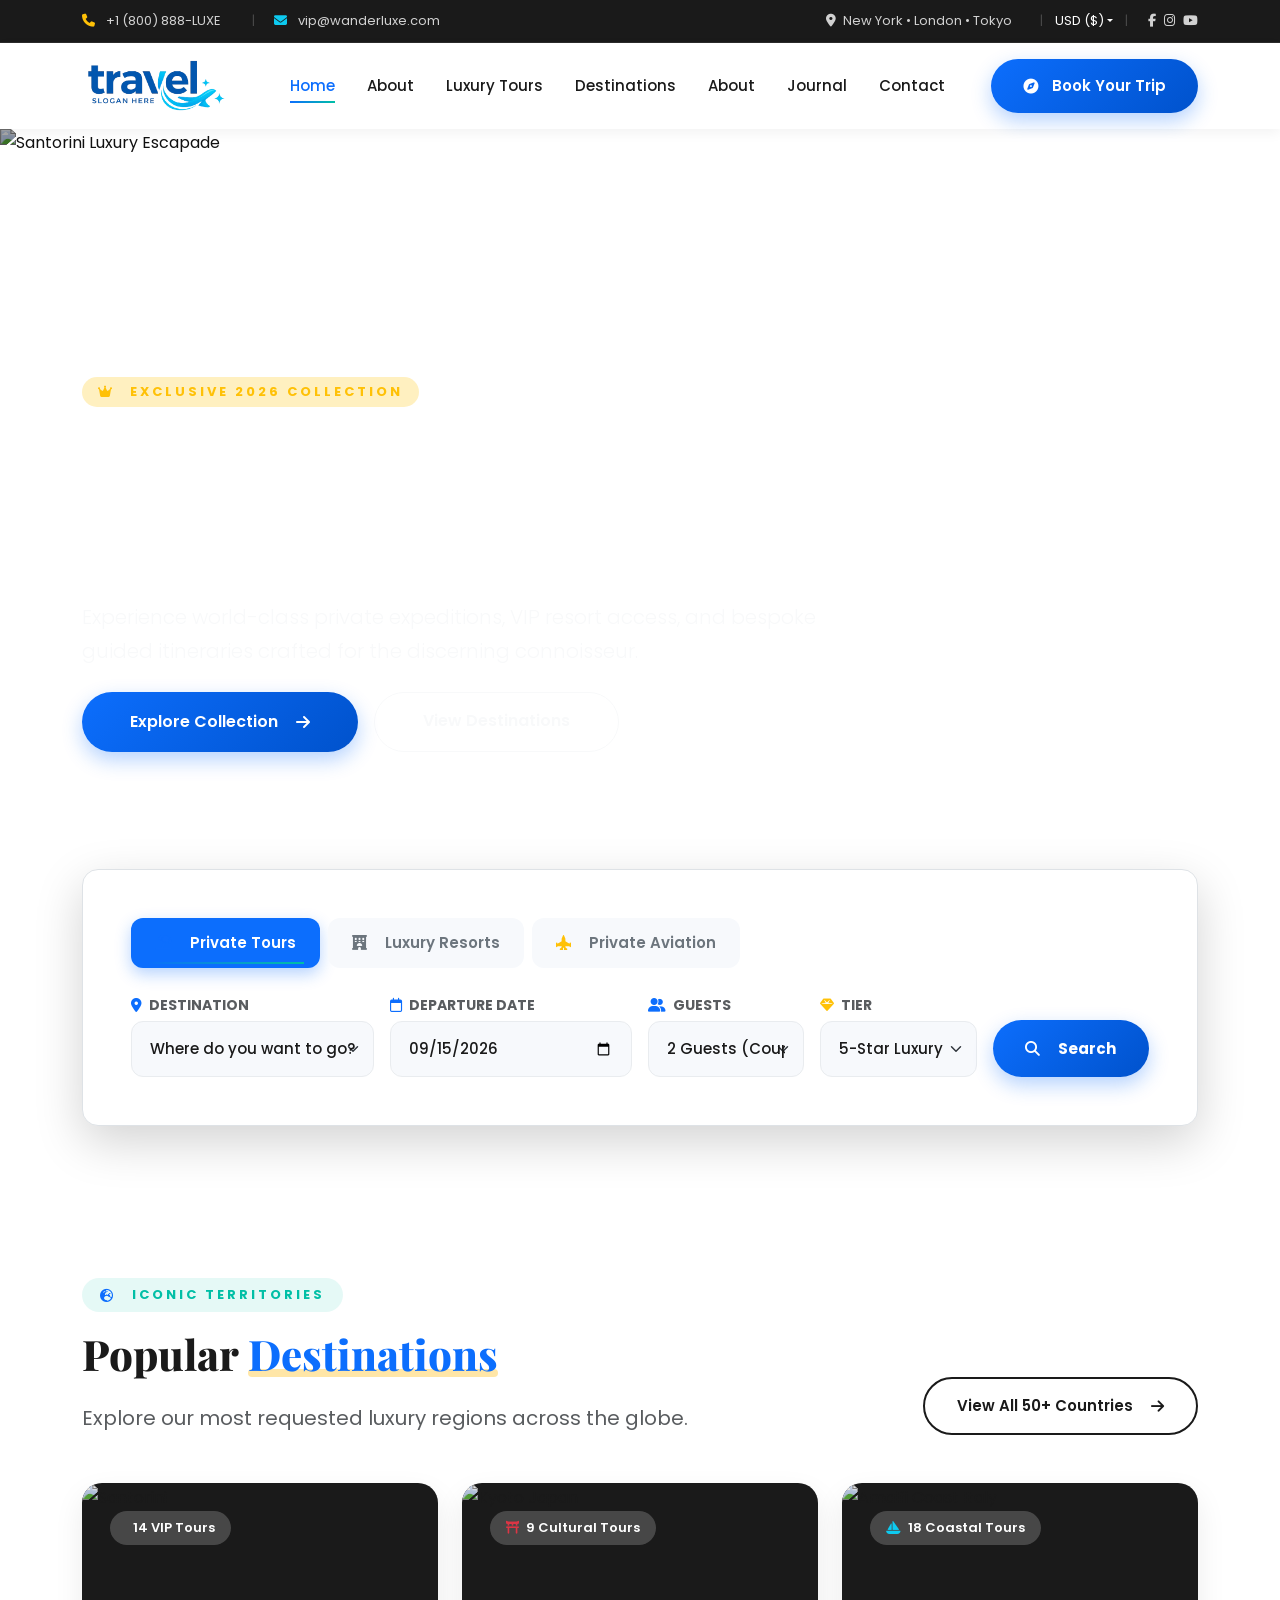
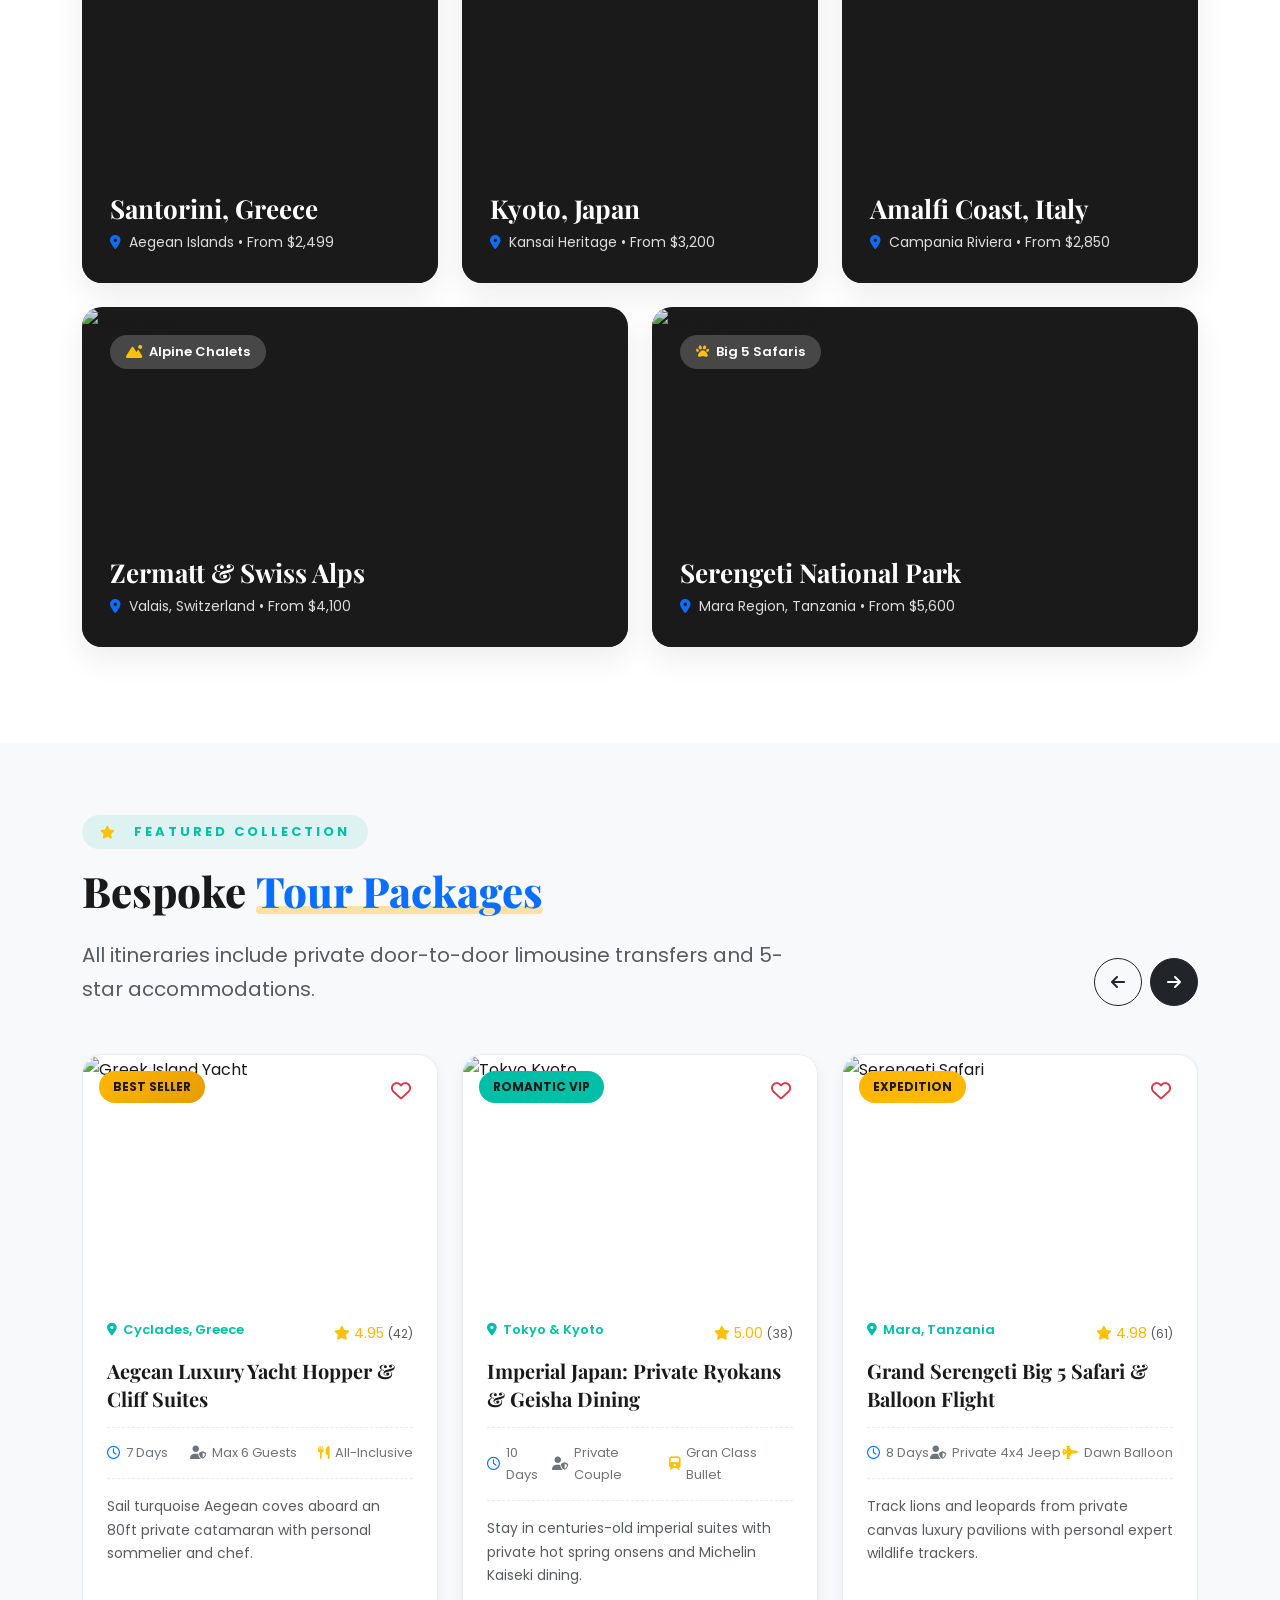
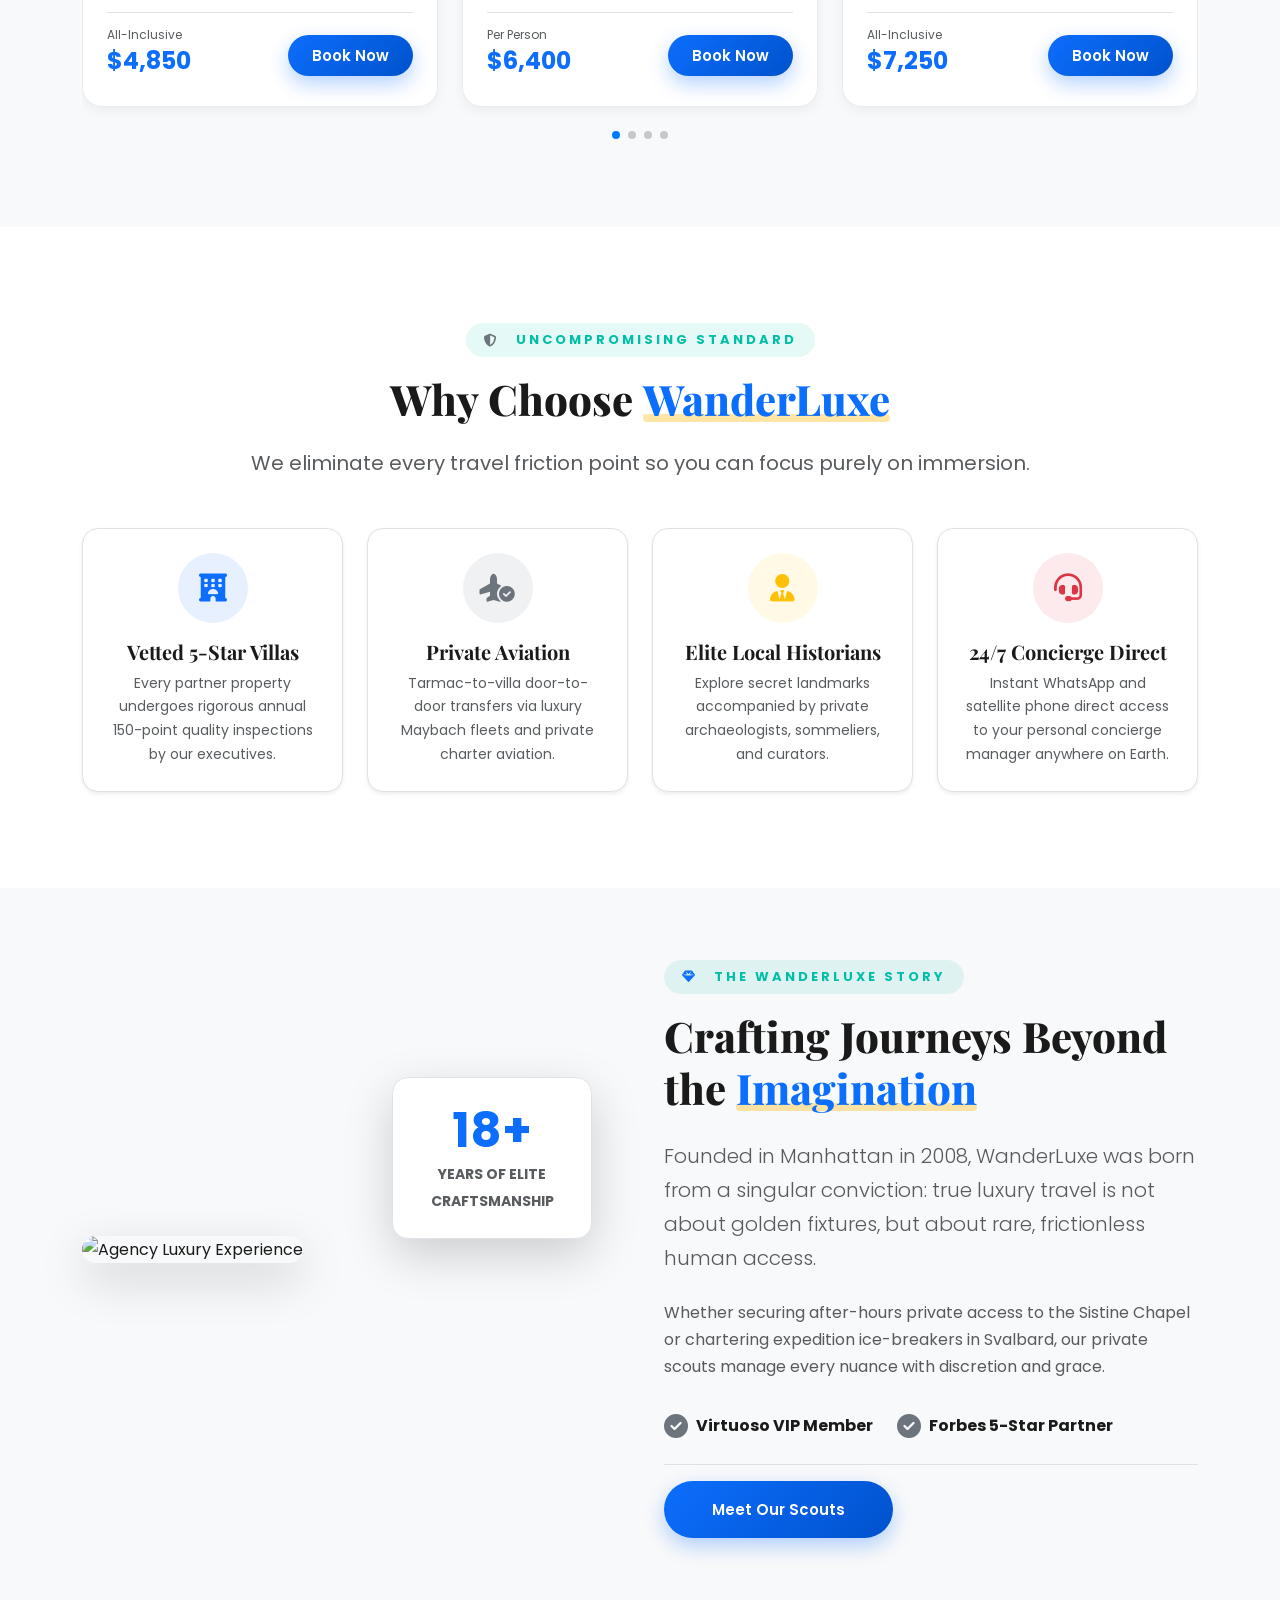
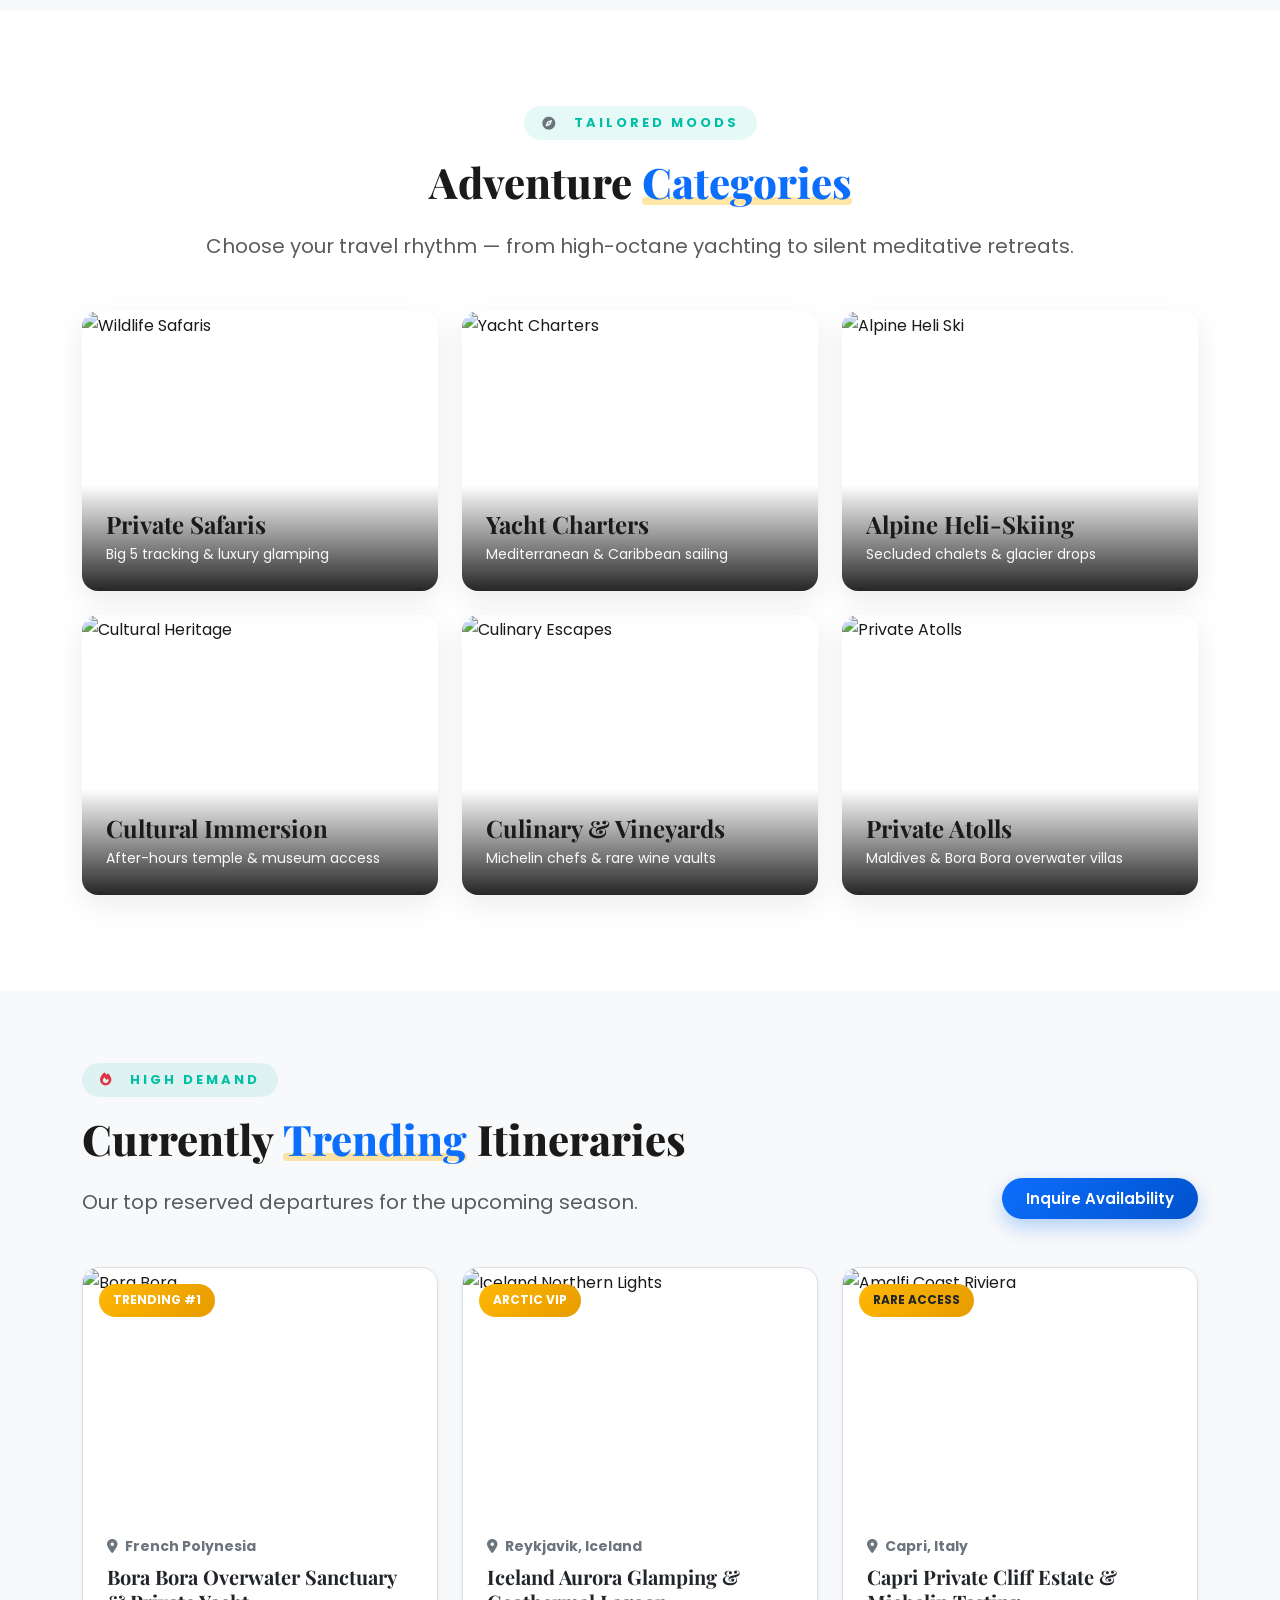
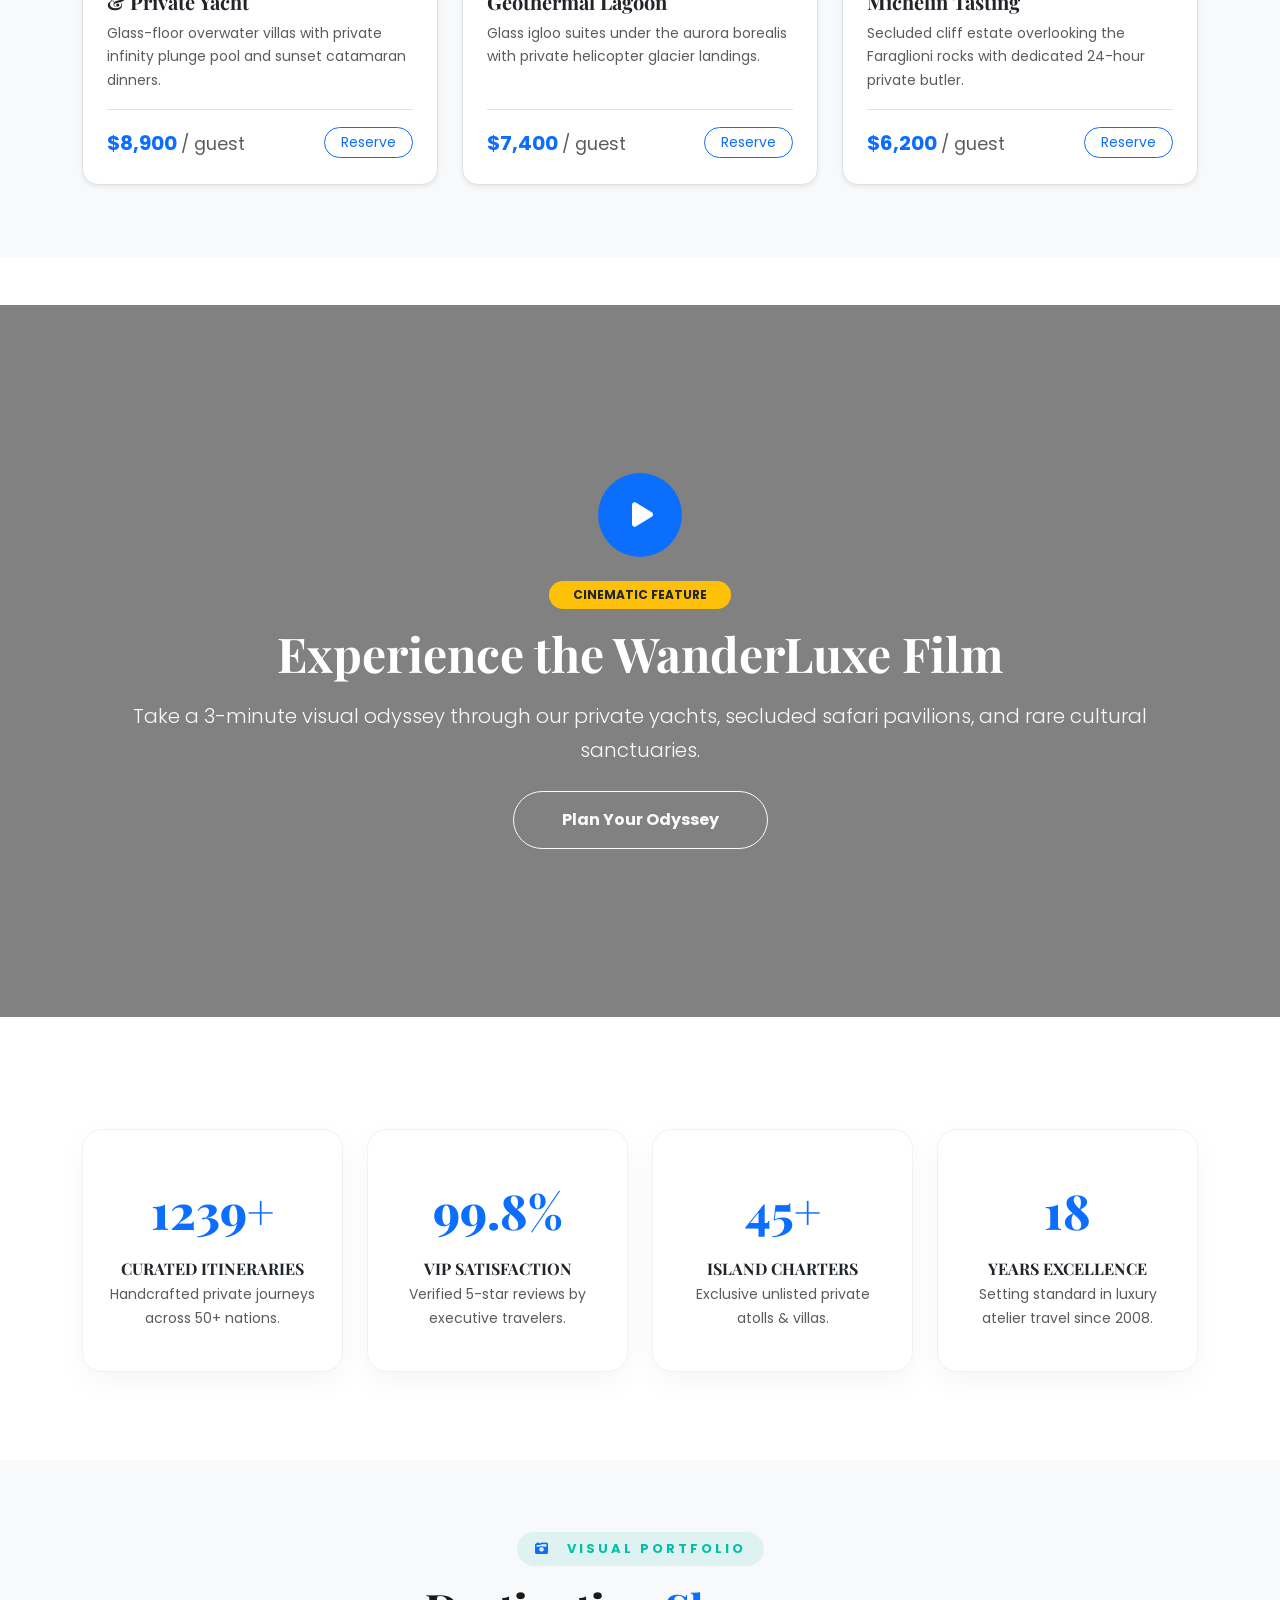
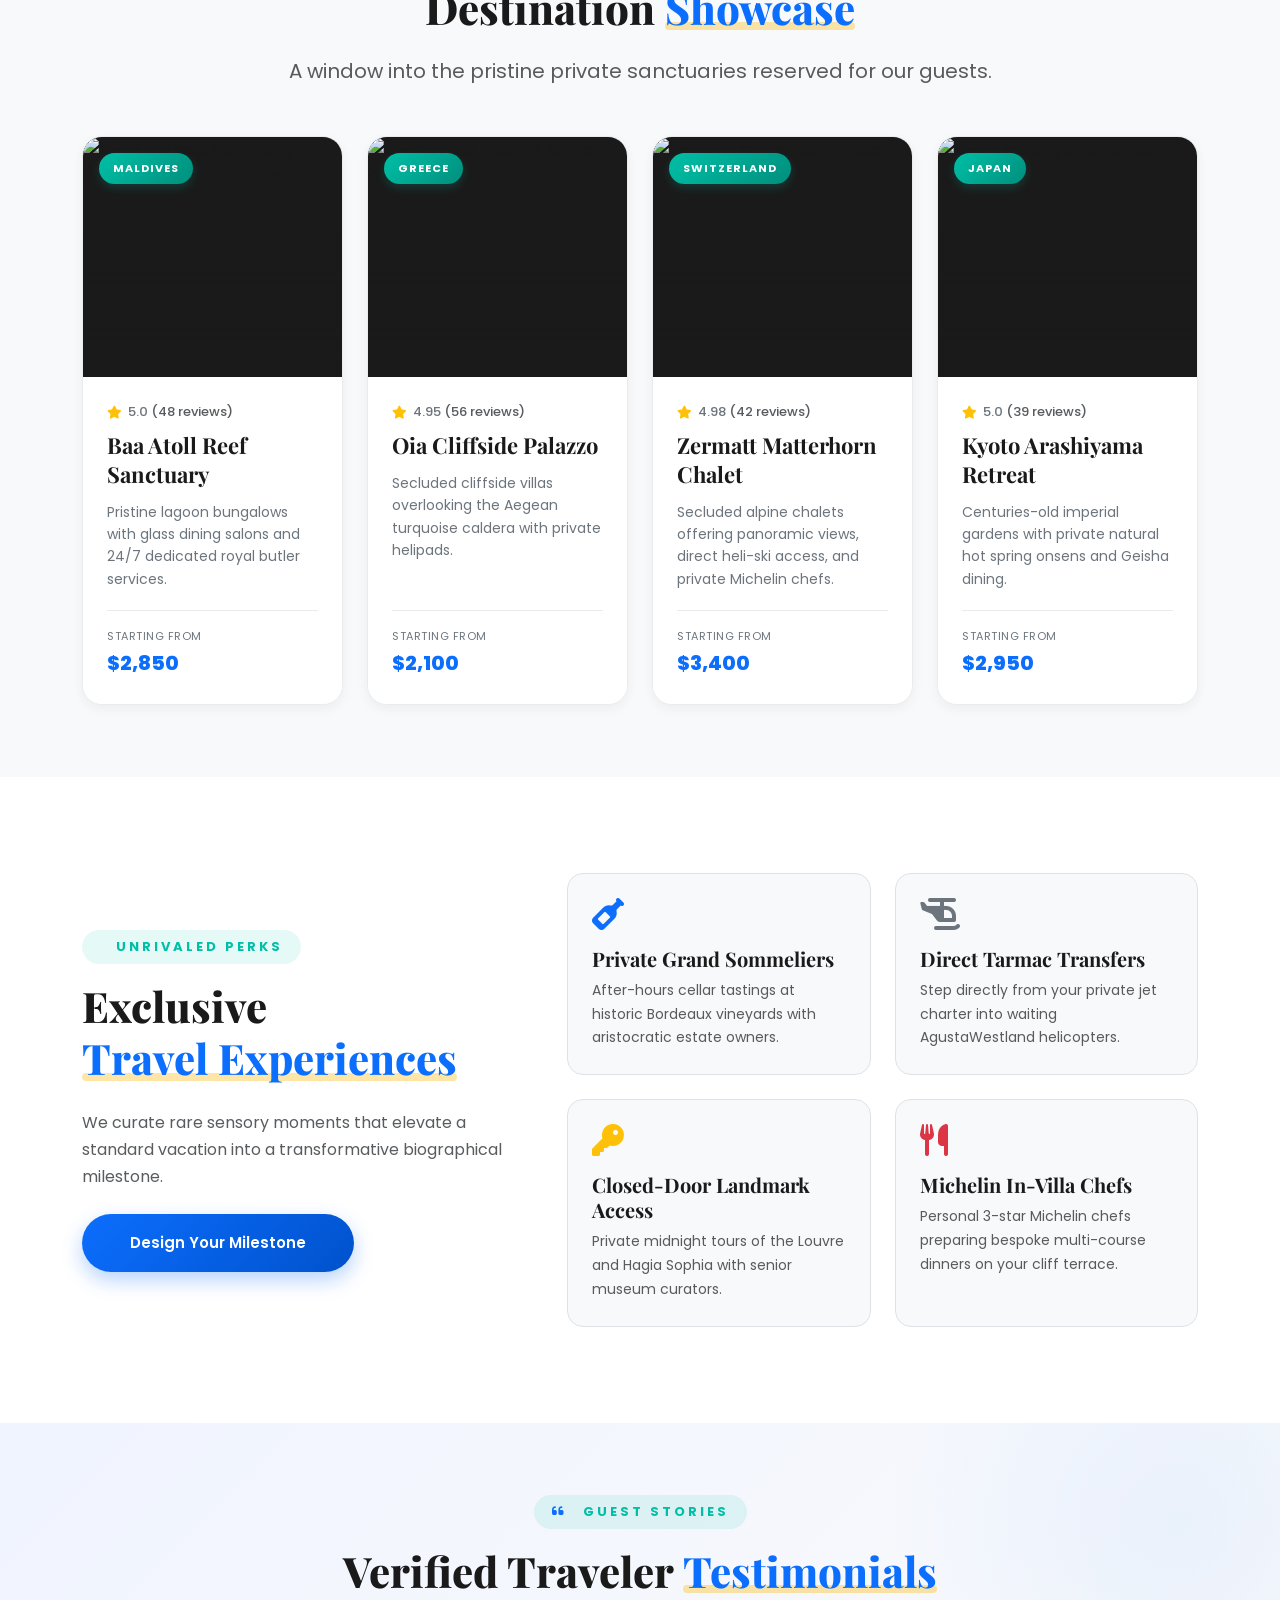
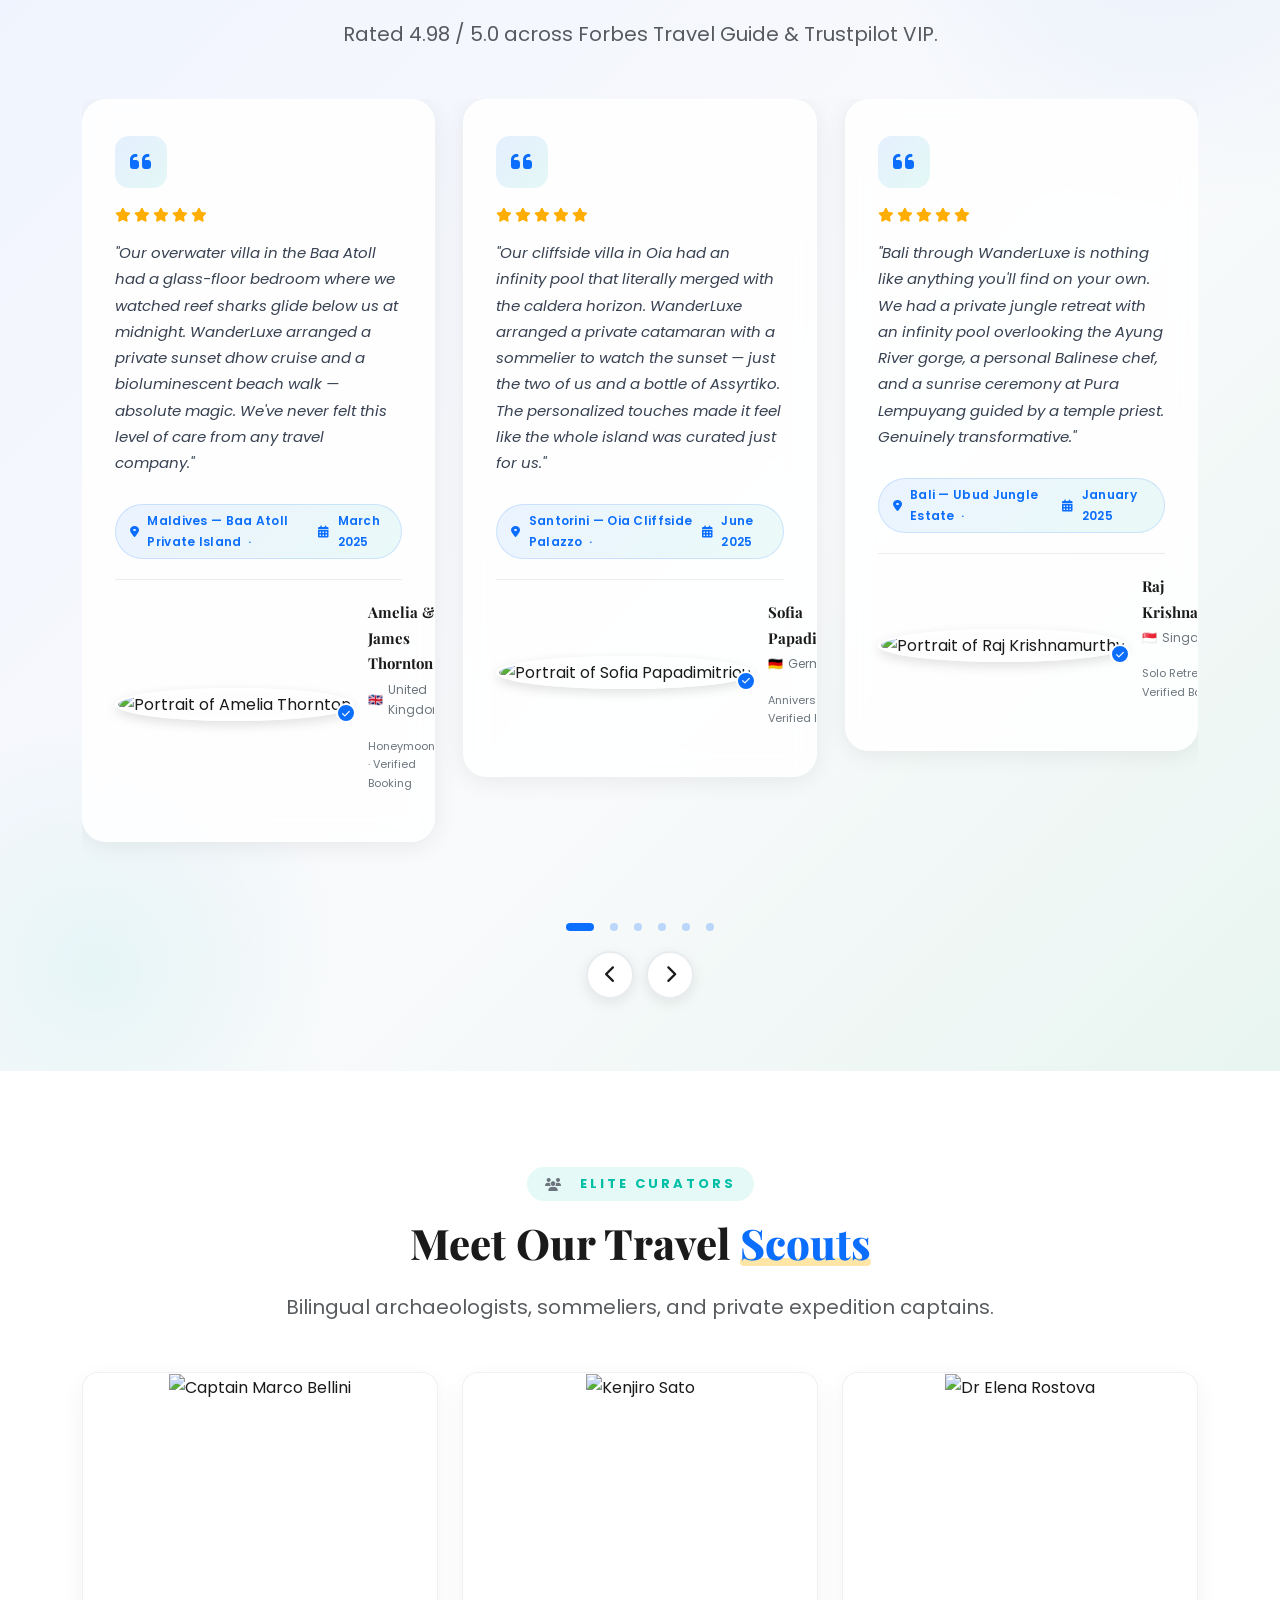
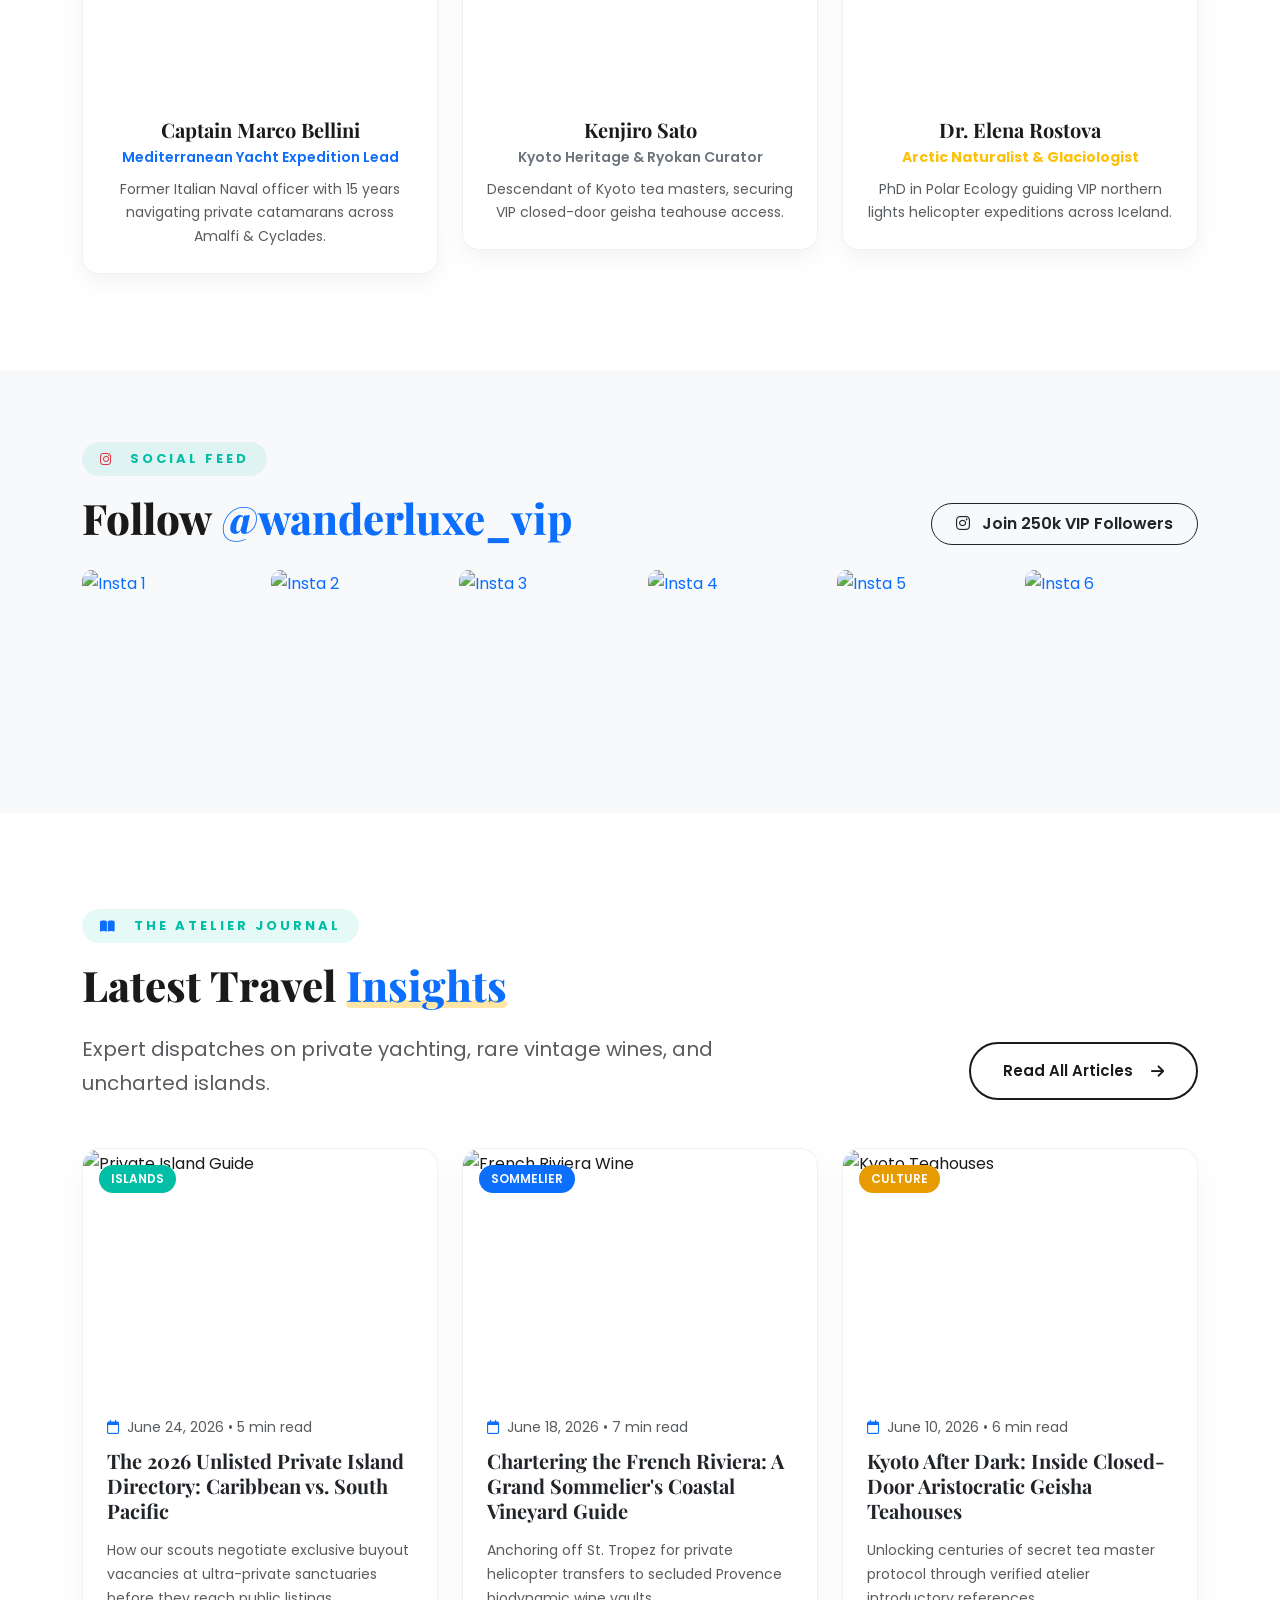
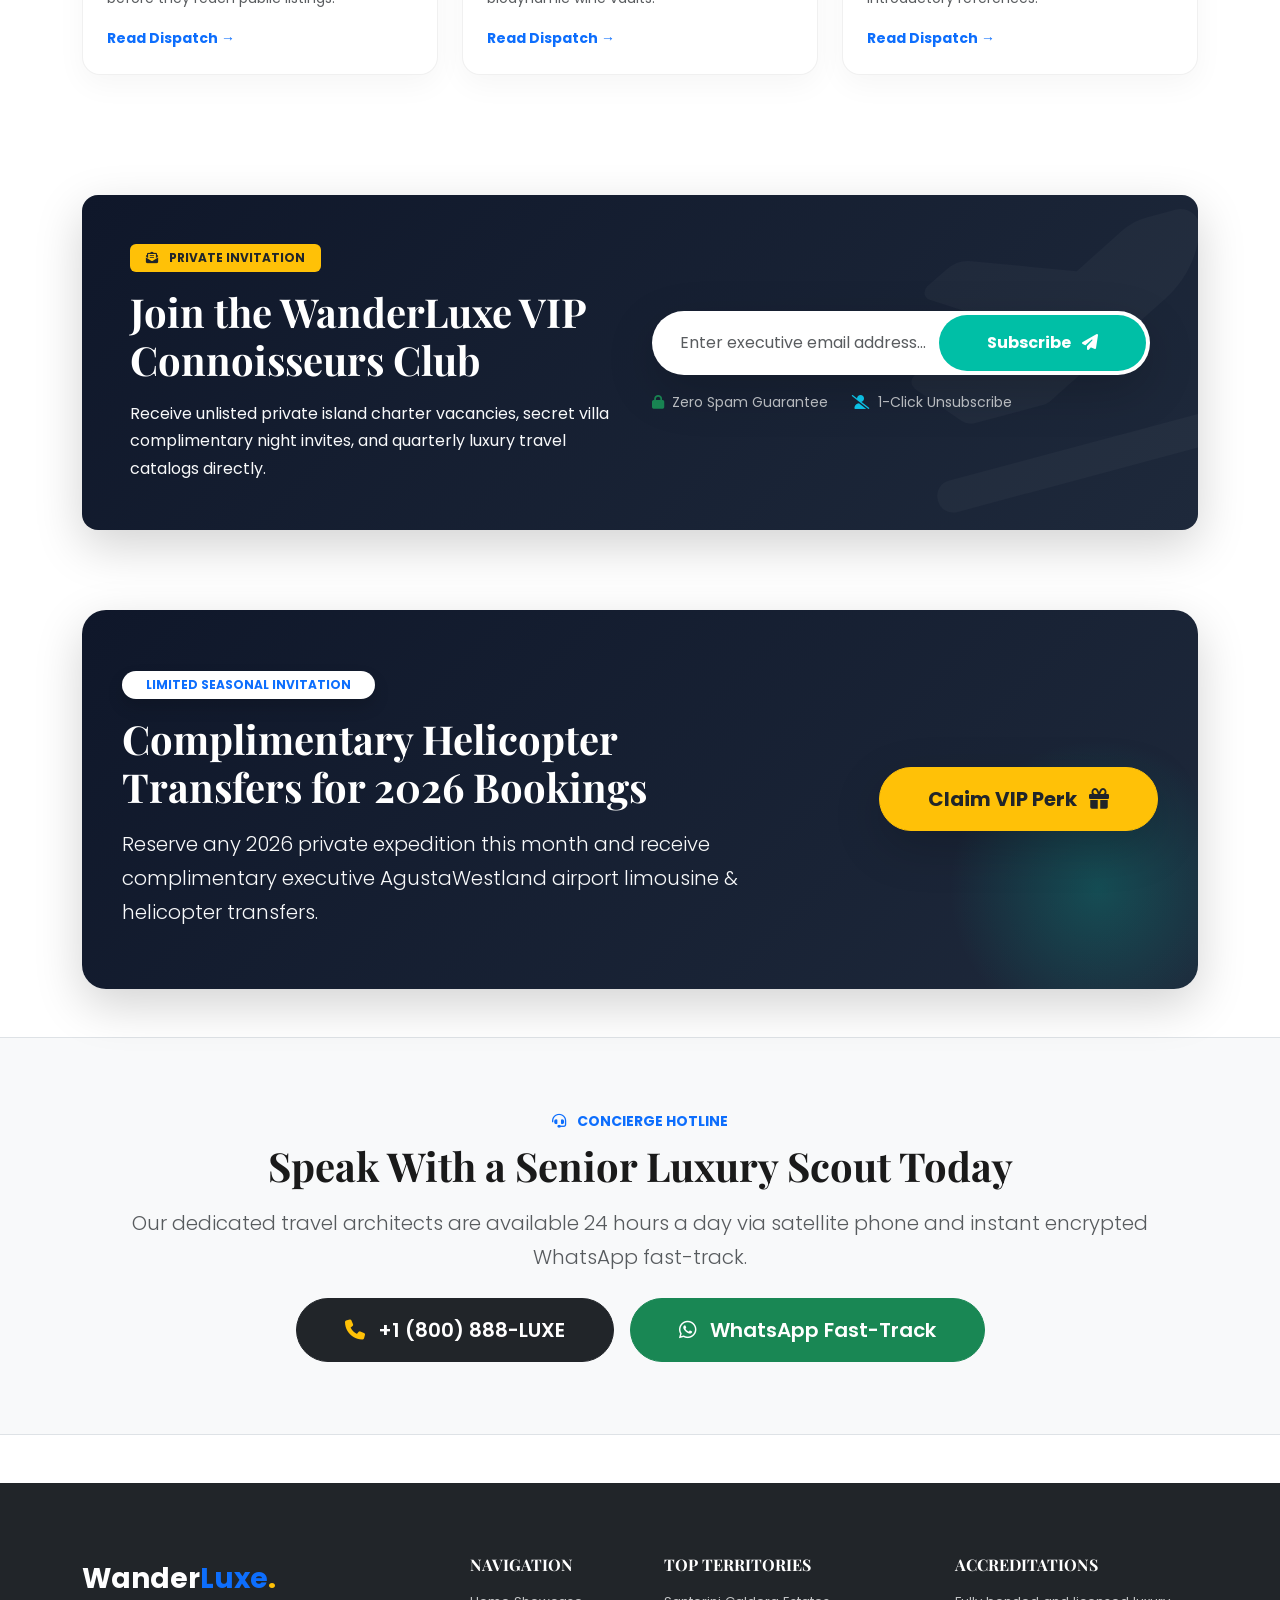
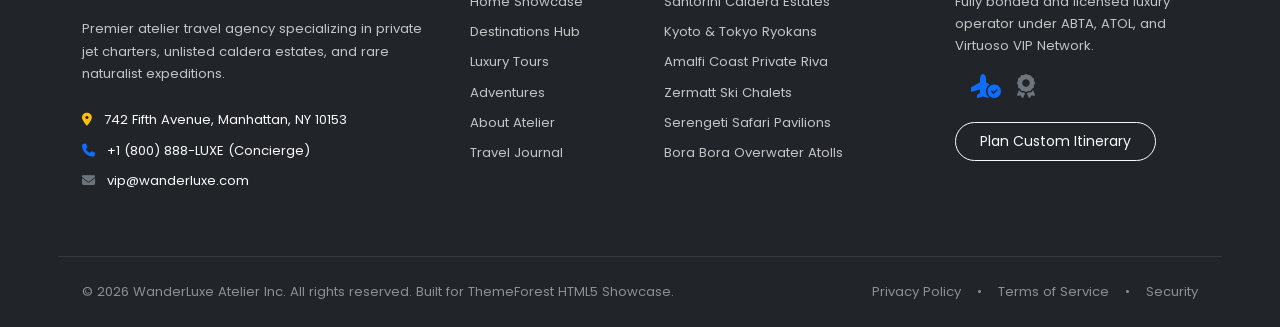
==== commit c8942430: "Update navigation links to point to specific HTML pages for improved routing" ====
--- a/index.html
+++ b/index.html
@@ -130,17 +130,17 @@
 
       <div class="collapse navbar-collapse" id="desktopMenu">
         <ul class="navbar-nav mx-auto mb-2 mb-lg-0">
-          <li class="nav-item"><a class="nav-link active" href="#hero">Home</a></li>
-          <li class="nav-item"><a class="nav-link" href="#destinations">Destinations</a></li>
-          <li class="nav-item"><a class="nav-link" href="#tours">Luxury Tours</a></li>
-          <li class="nav-item"><a class="nav-link" href="#categories">Adventures</a></li>
-          <li class="nav-item"><a class="nav-link" href="#about">About</a></li>
-          <li class="nav-item"><a class="nav-link" href="#blog">Journal</a></li>
-          <li class="nav-item"><a class="nav-link" href="#contact-cta">Contact</a></li>
+          <li class="nav-item"><a class="nav-link active" href="index.html">Home</a></li>
+          <li class="nav-item"><a class="nav-link" href="about.html">About</a></li>
+          <li class="nav-item"><a class="nav-link" href="tours.html">Luxury Tours</a></li>
+          <li class="nav-item"><a class="nav-link" href="destinations.html">Destinations</a></li>
+          <li class="nav-item"><a class="nav-link" href="about.html">About</a></li>
+          <li class="nav-item"><a class="nav-link" href="blog.html">Journal</a></li>
+          <li class="nav-item"><a class="nav-link" href="contact.html">Contact</a></li>
         </ul>
 
         <div class="d-flex align-items-center gap-3">
-          <a href="#tours" class="btn-wl-primary">
+          <a href="tours.html" class="btn-wl-primary">
             <i class="fa-solid fa-compass me-1"></i> Book Your Trip
           </a>
         </div>
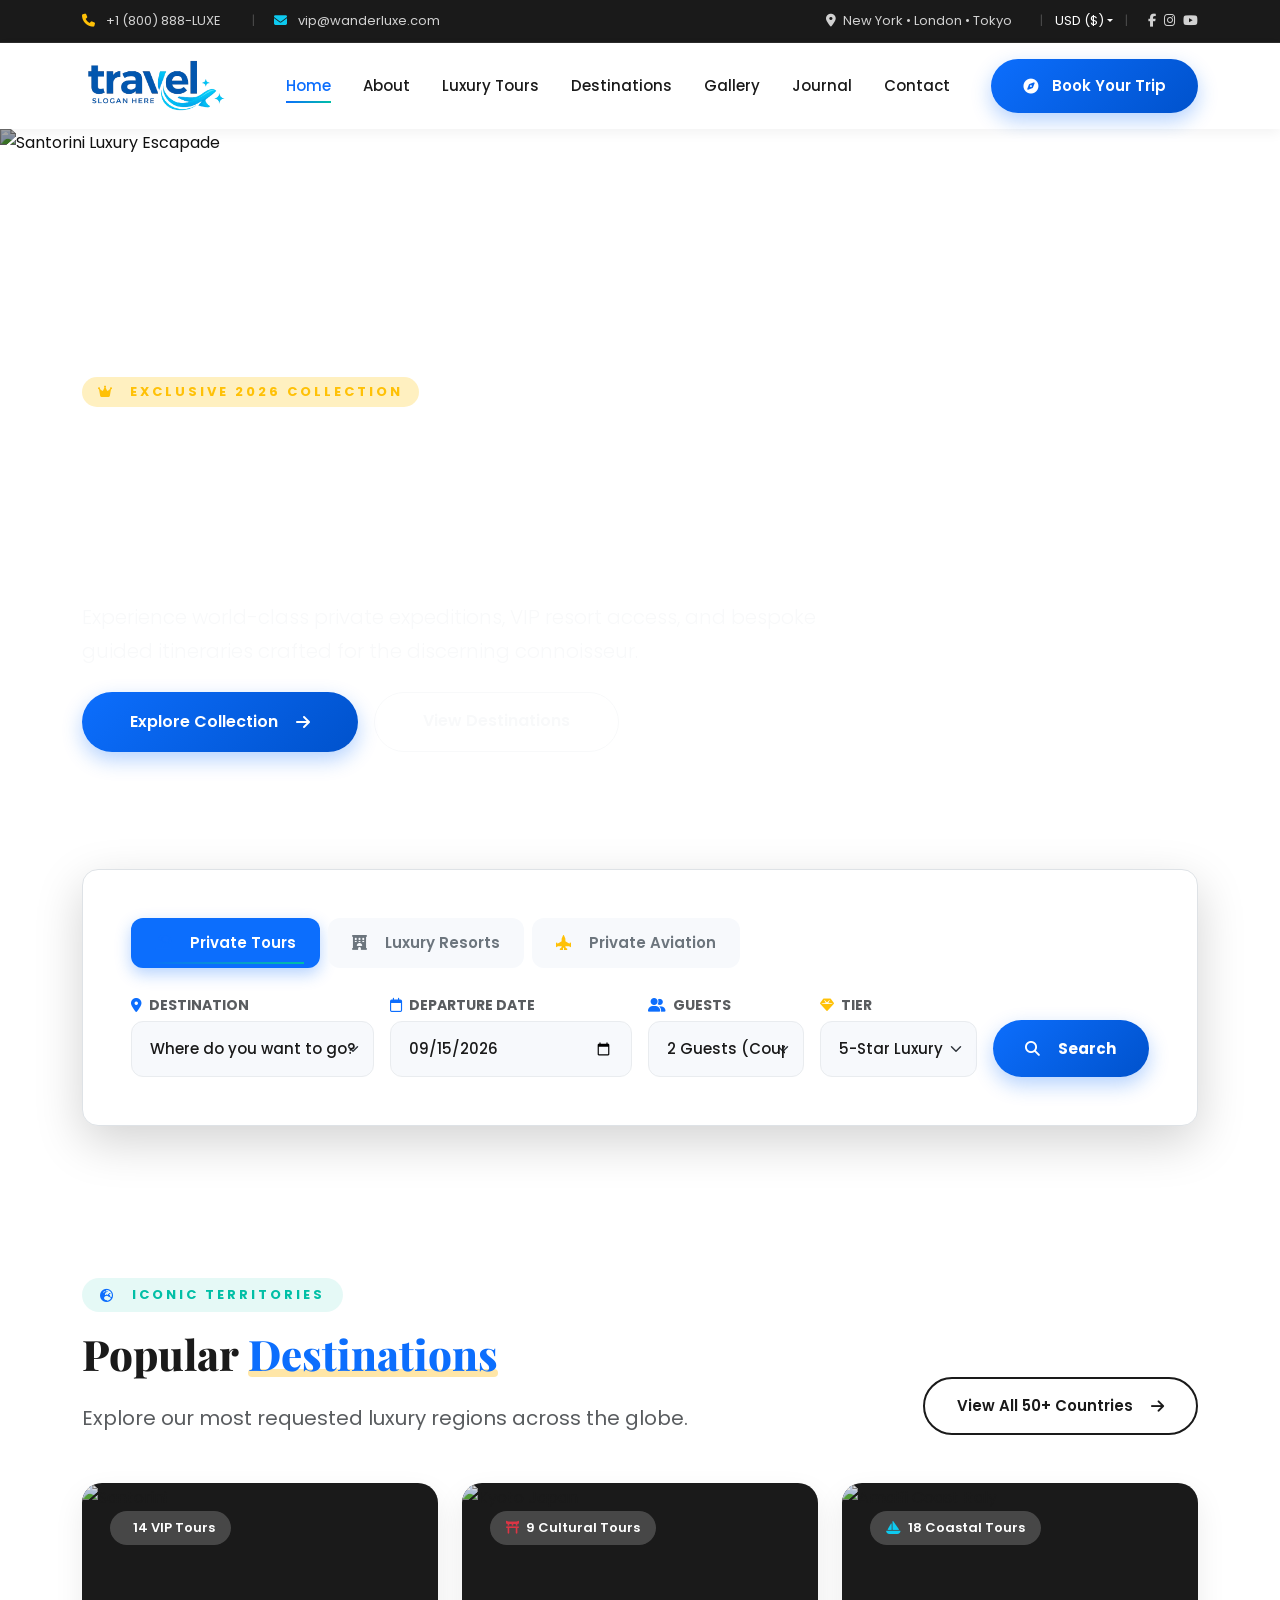
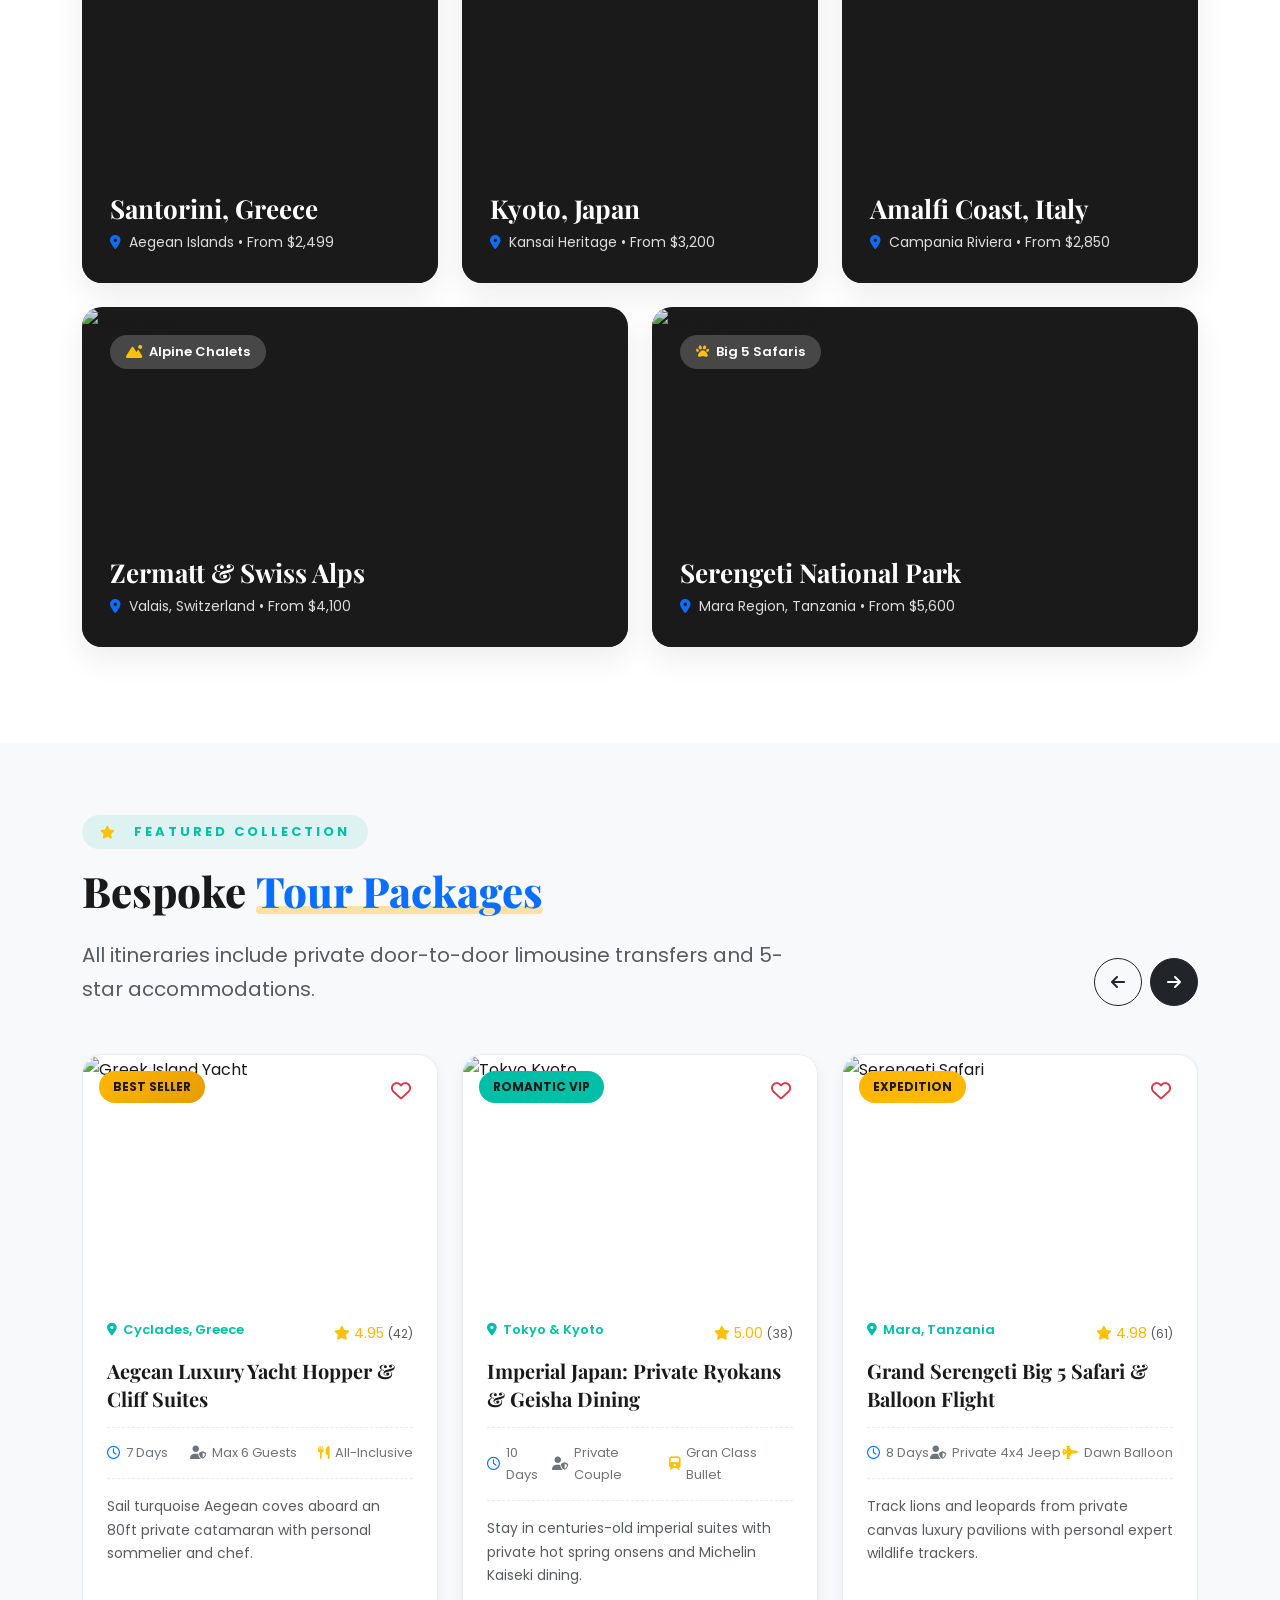
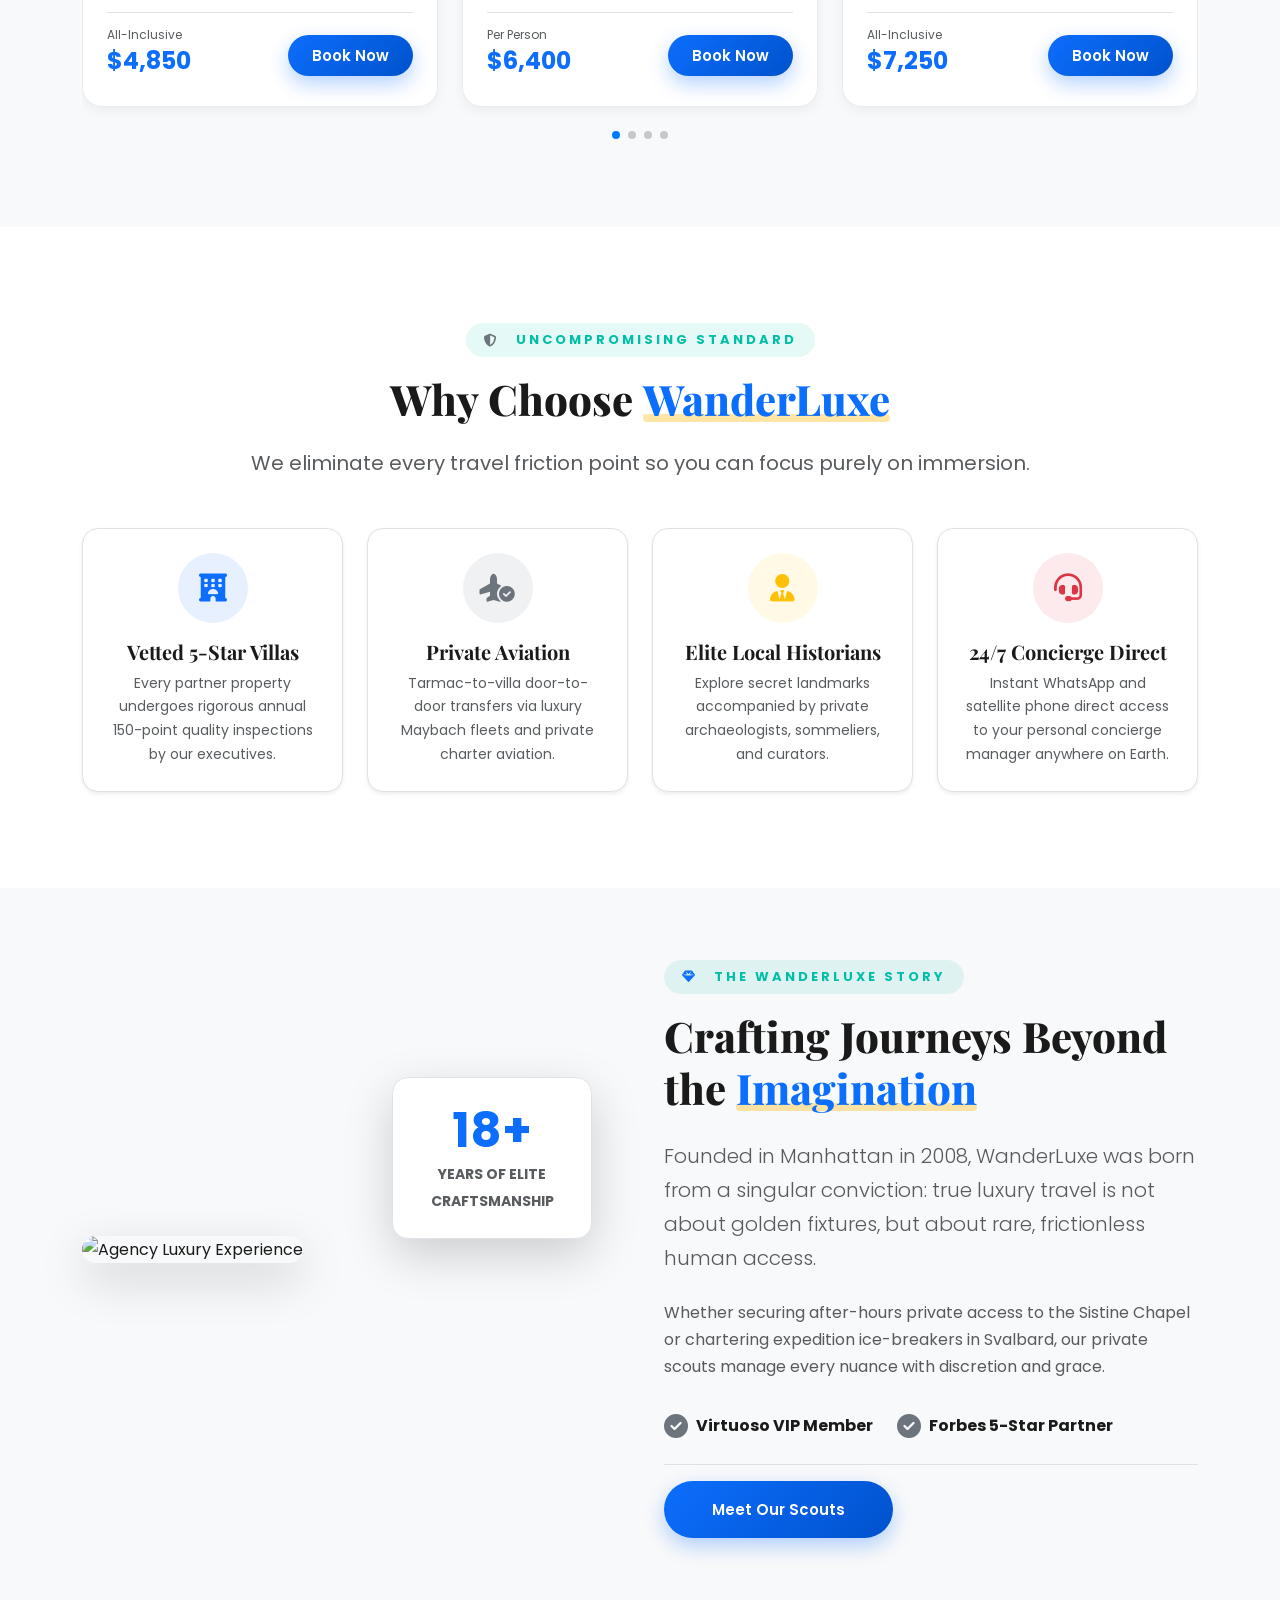
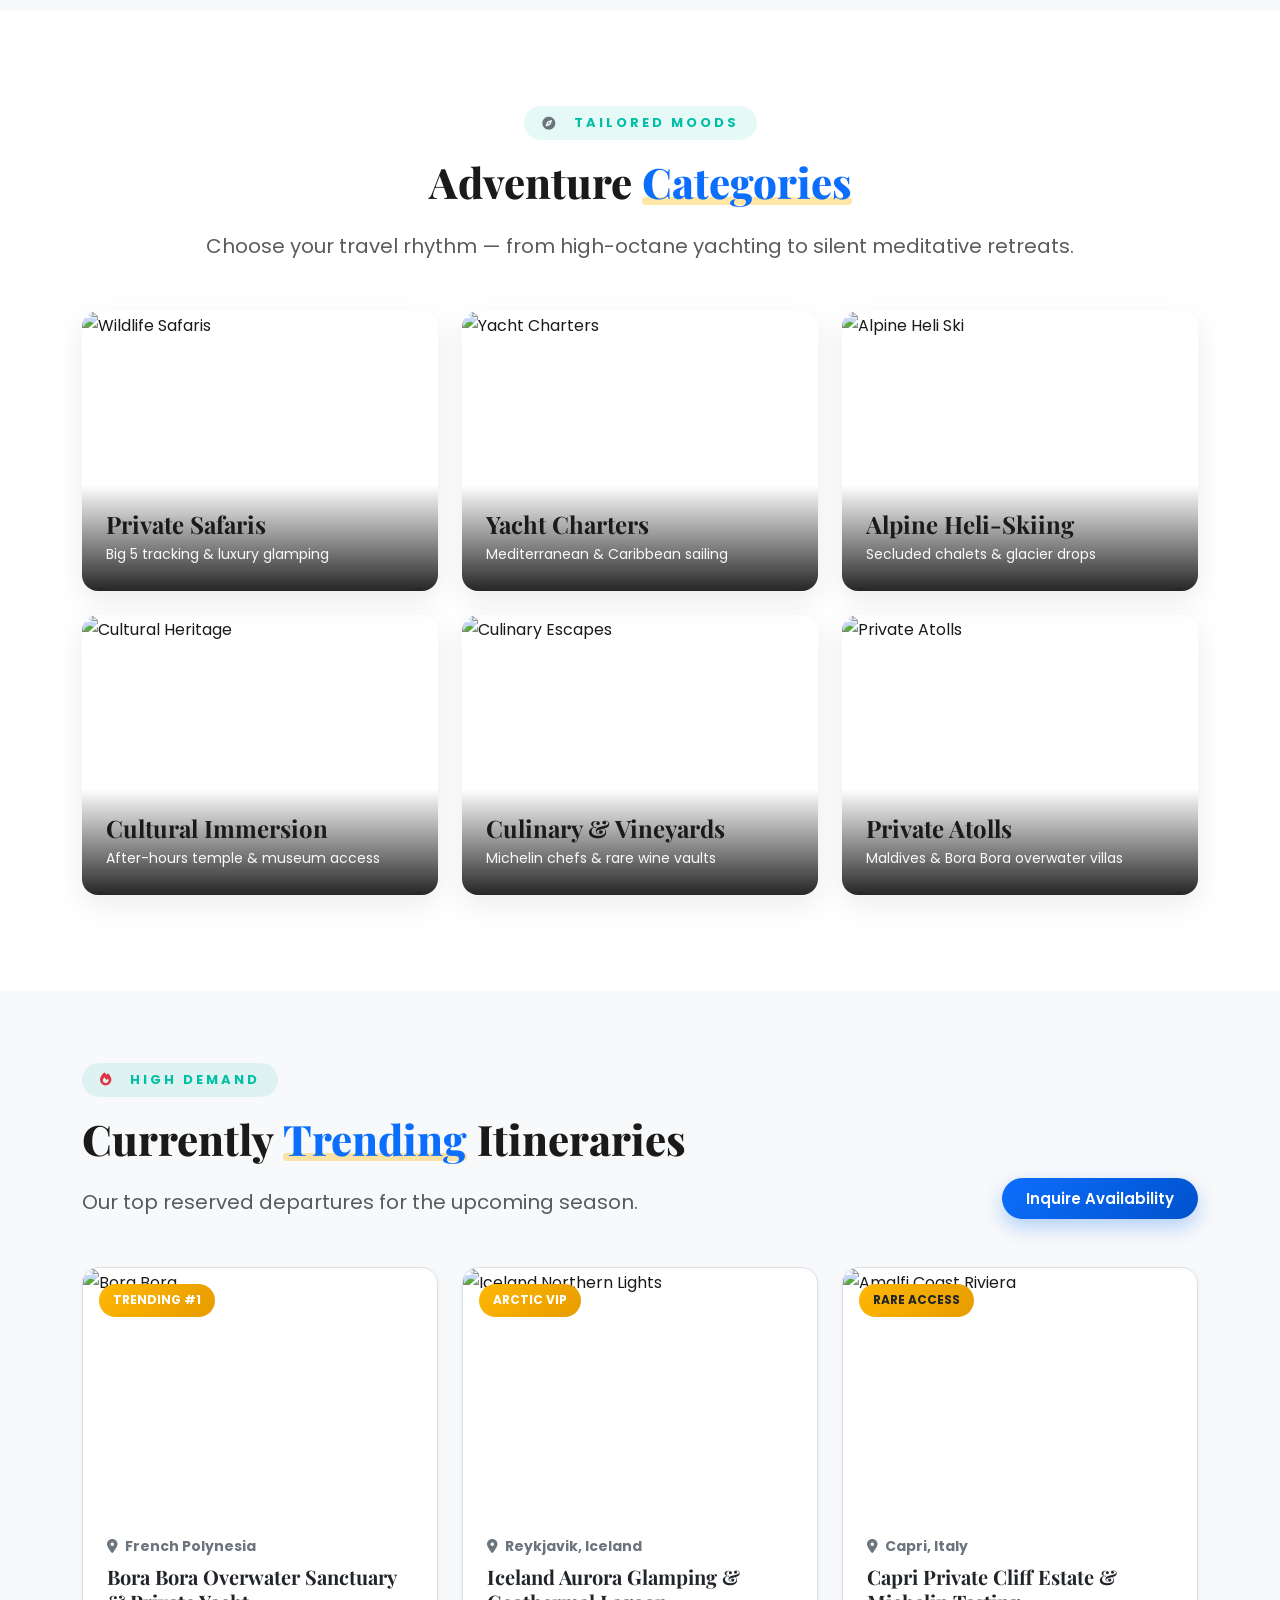
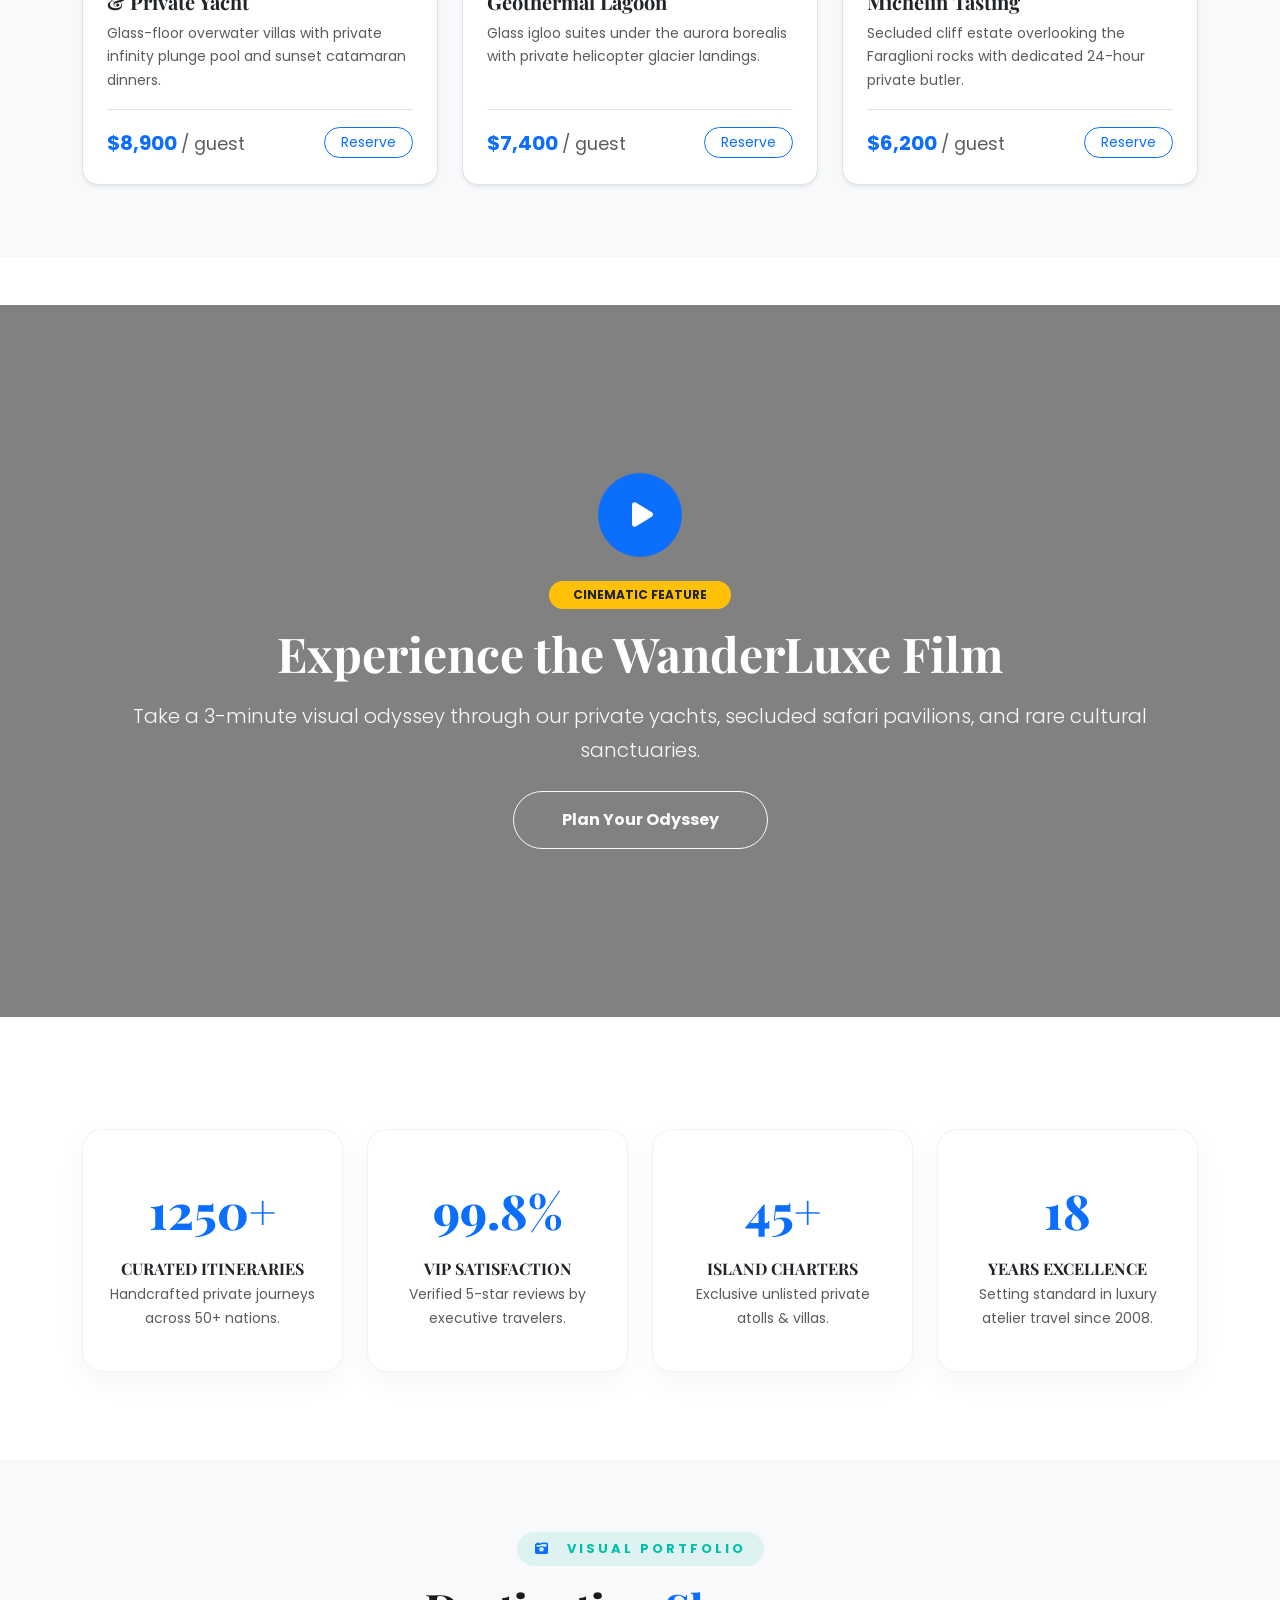
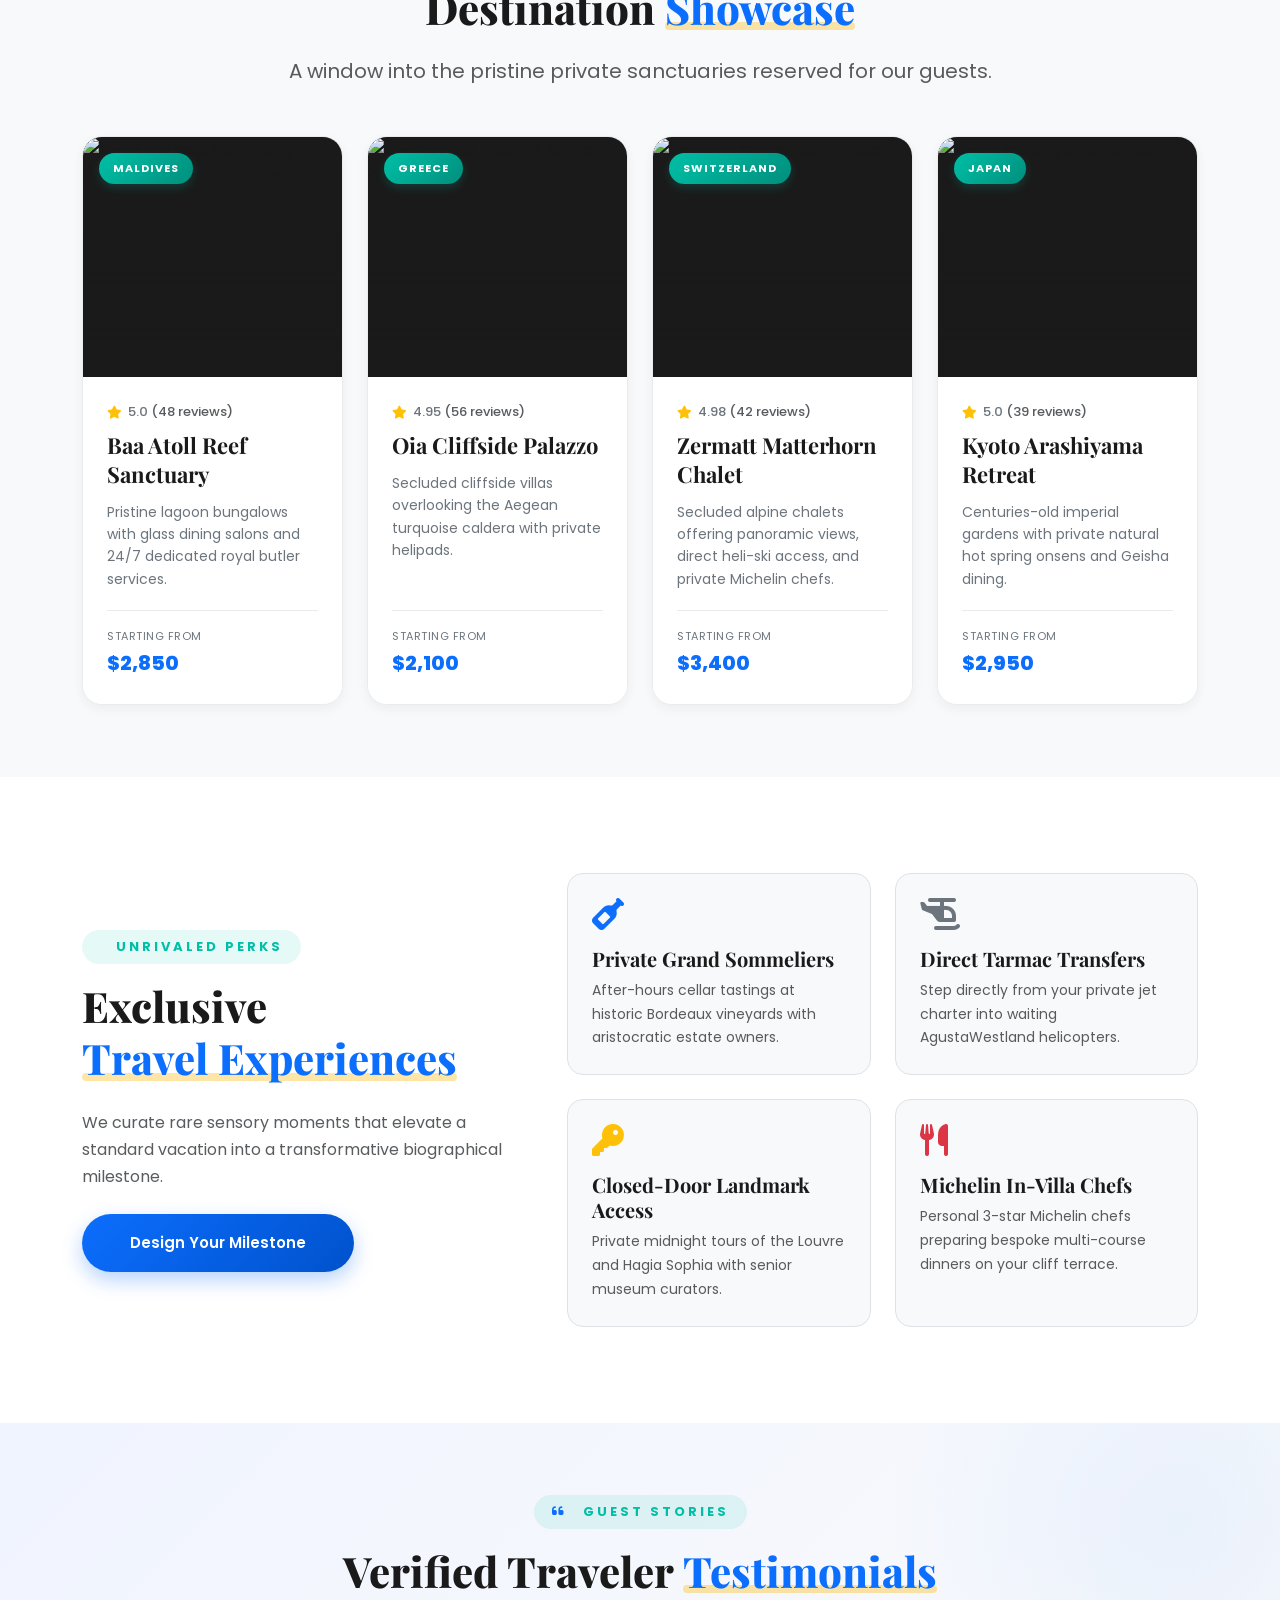
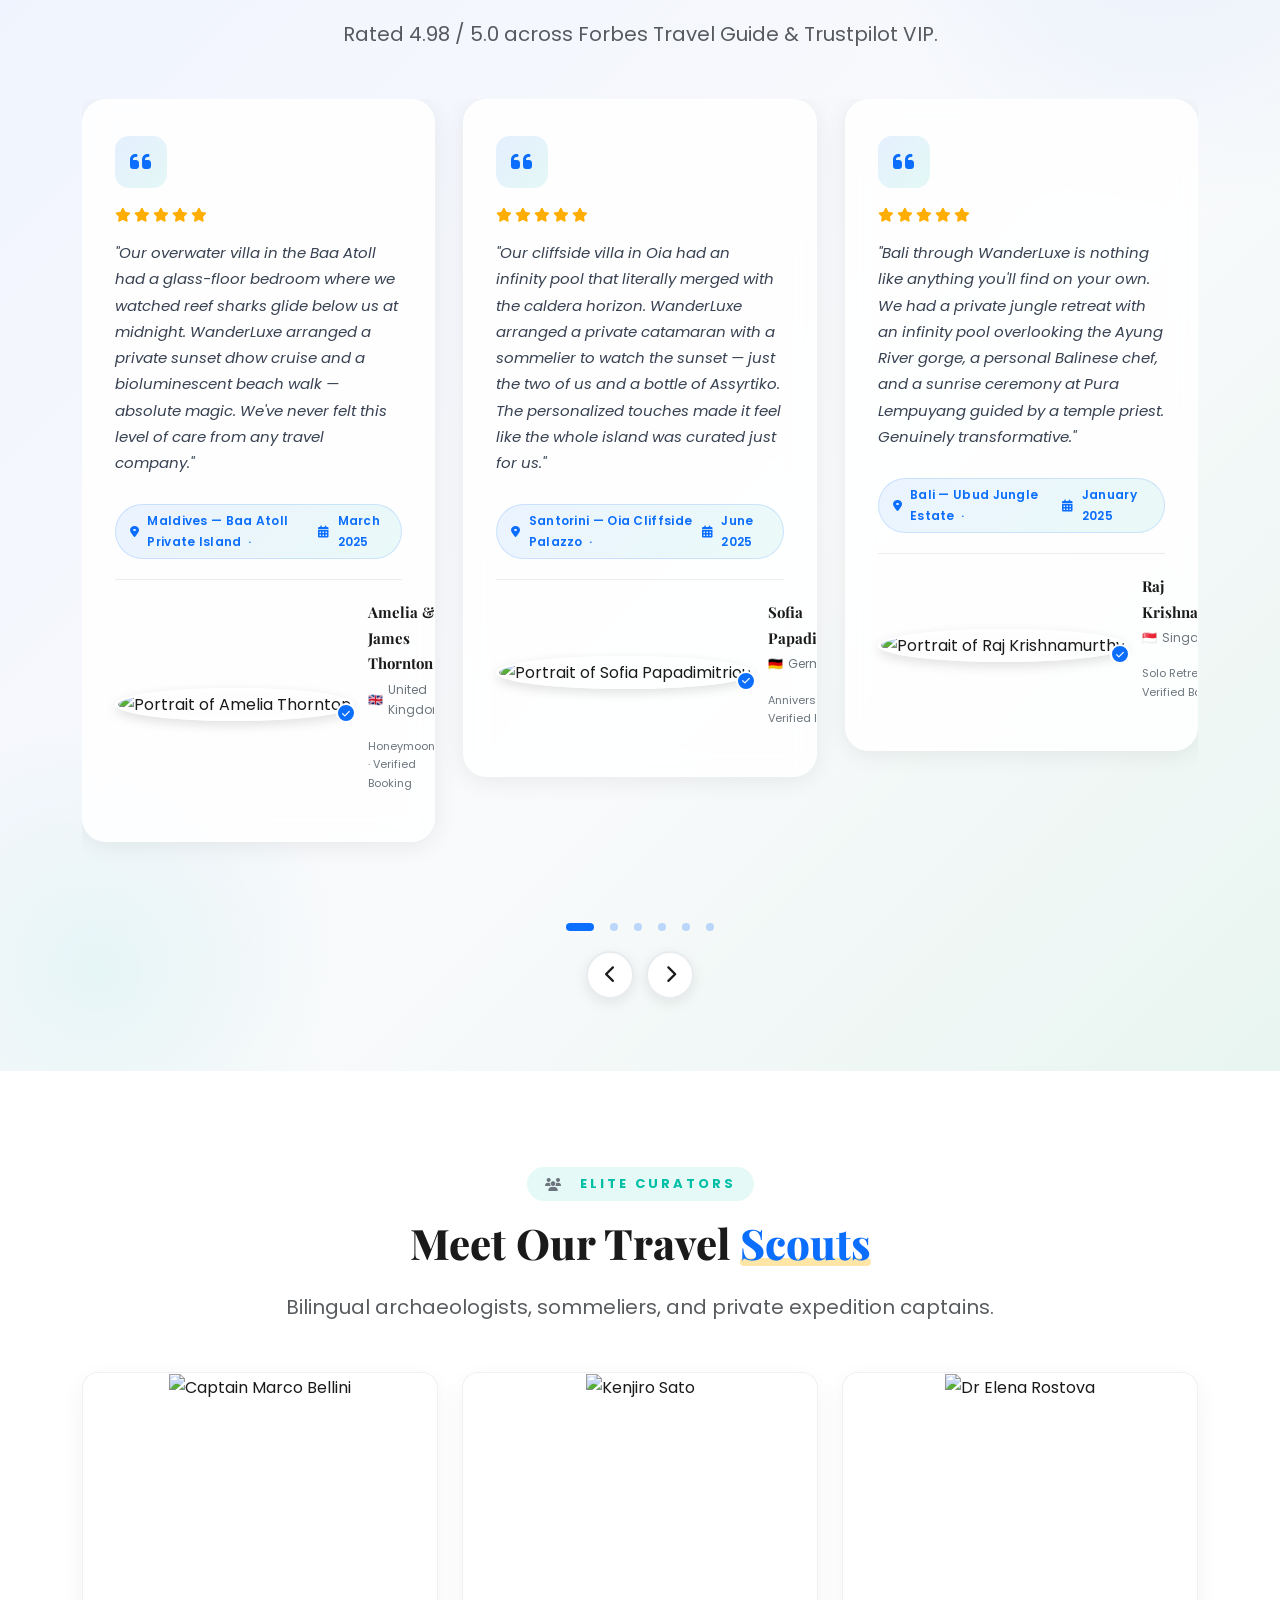
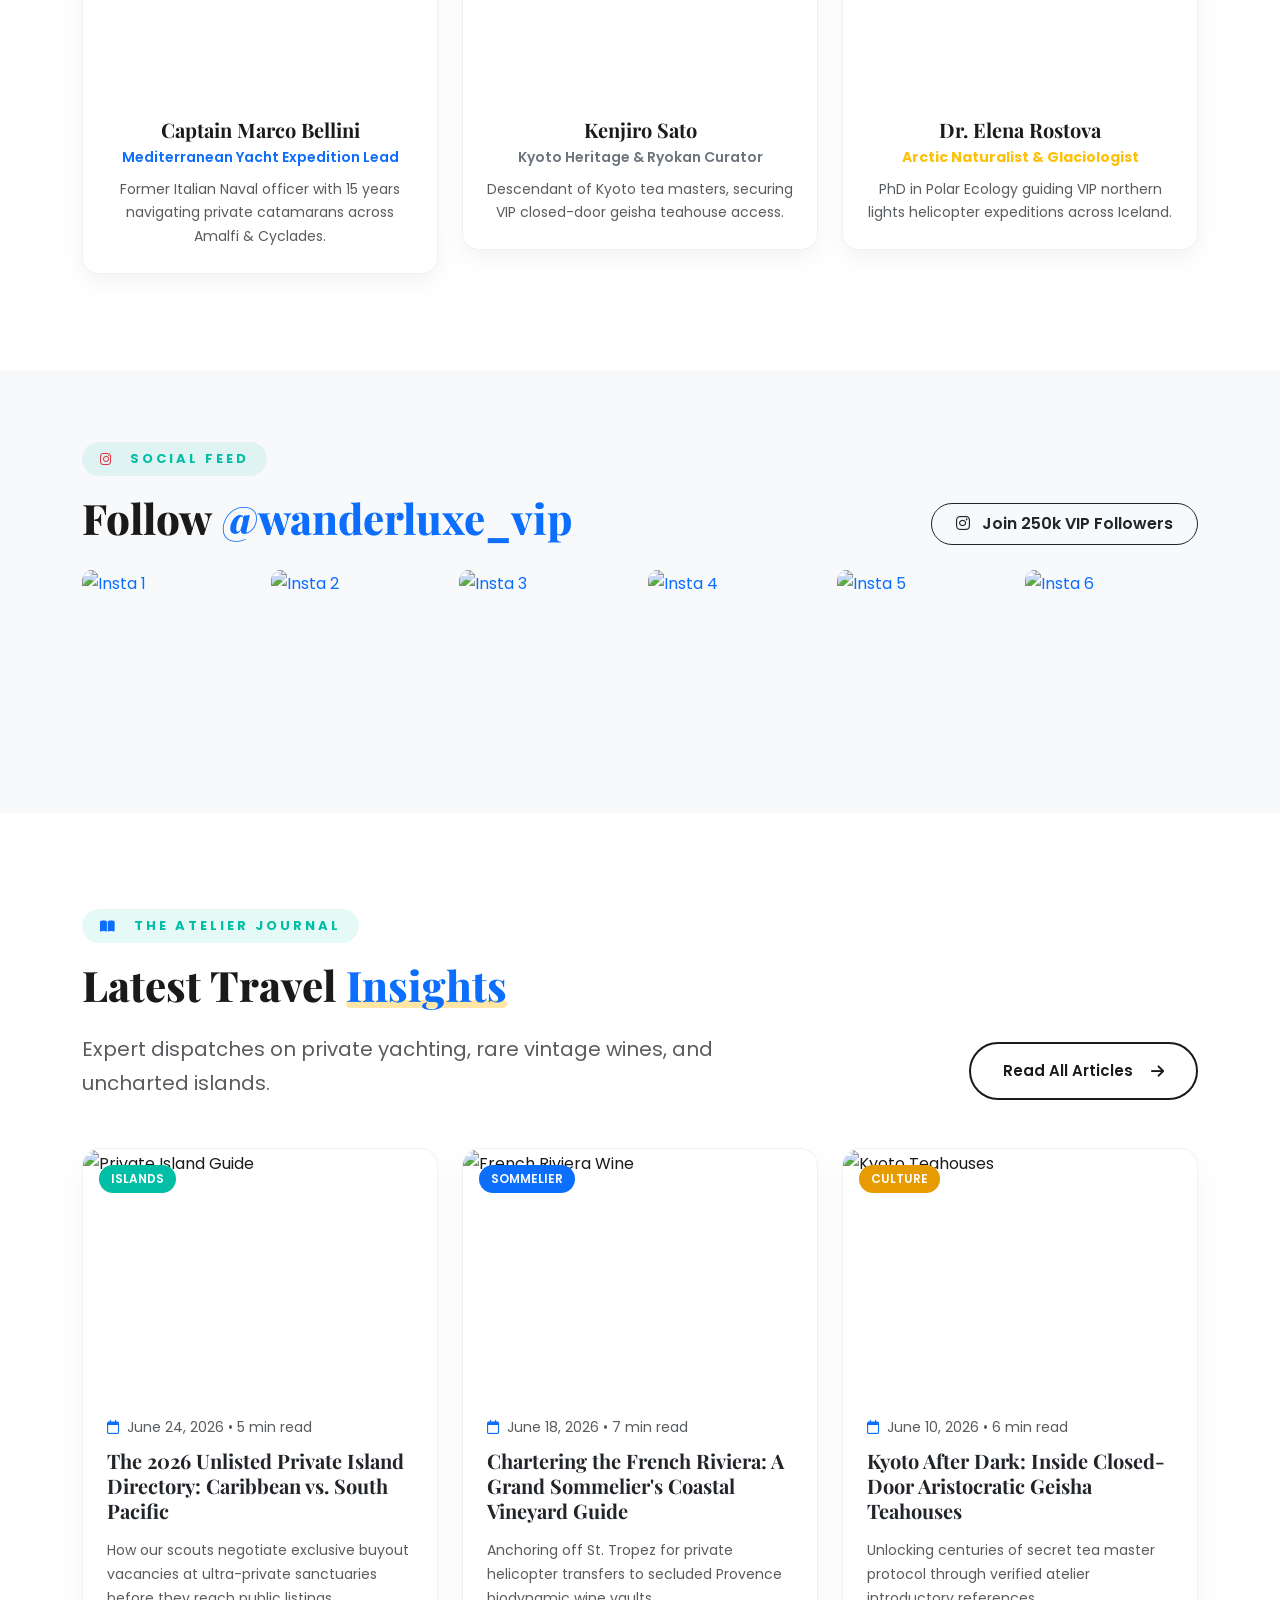
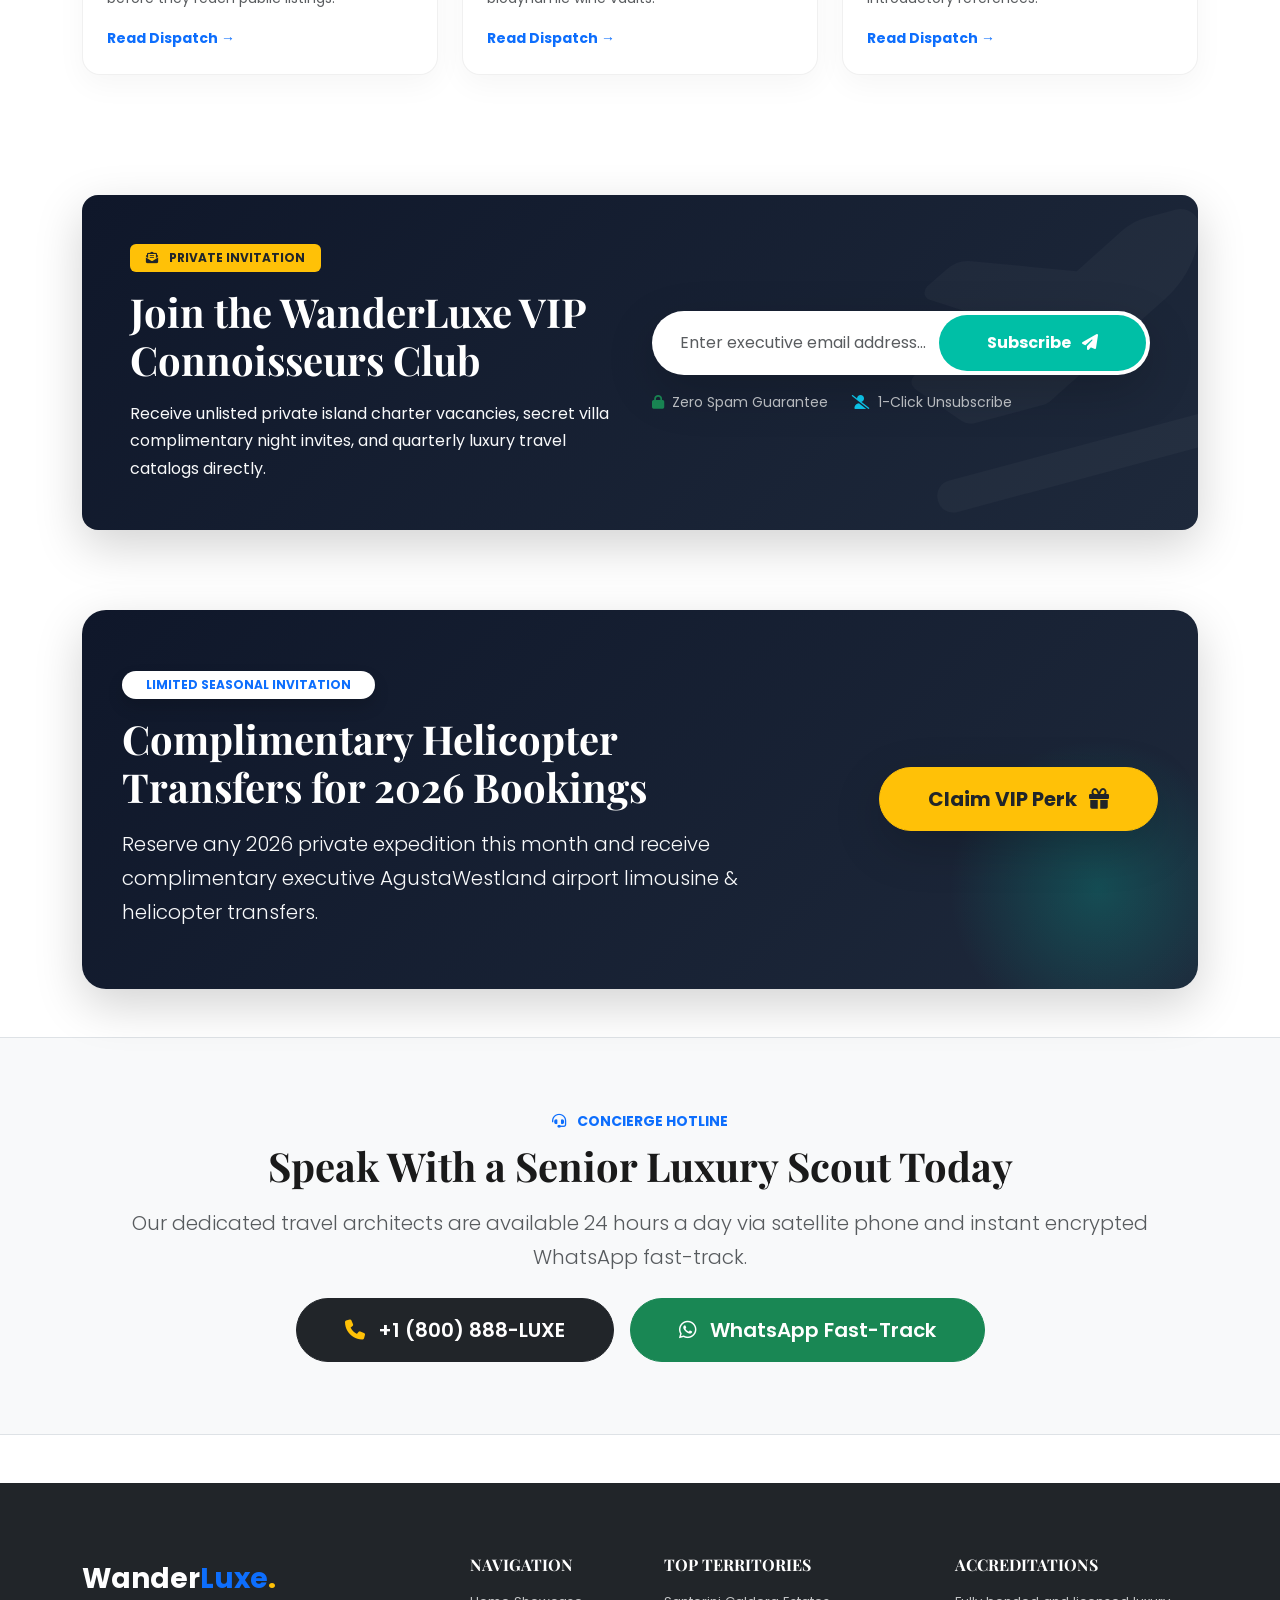
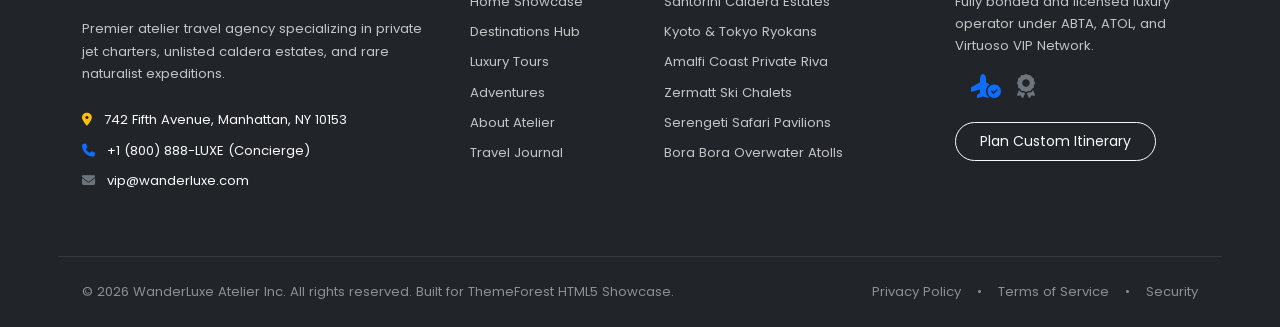
==== commit bf7a8c9f: "menu link updated" ====
--- a/index.html
+++ b/index.html
@@ -134,7 +134,7 @@
           <li class="nav-item"><a class="nav-link" href="about.html">About</a></li>
           <li class="nav-item"><a class="nav-link" href="tours.html">Luxury Tours</a></li>
           <li class="nav-item"><a class="nav-link" href="destinations.html">Destinations</a></li>
-          <li class="nav-item"><a class="nav-link" href="about.html">About</a></li>
+          <li class="nav-item"><a class="nav-link" href="gallery.html">Gallery</a></li>
           <li class="nav-item"><a class="nav-link" href="blog.html">Journal</a></li>
           <li class="nav-item"><a class="nav-link" href="contact.html">Contact</a></li>
         </ul>
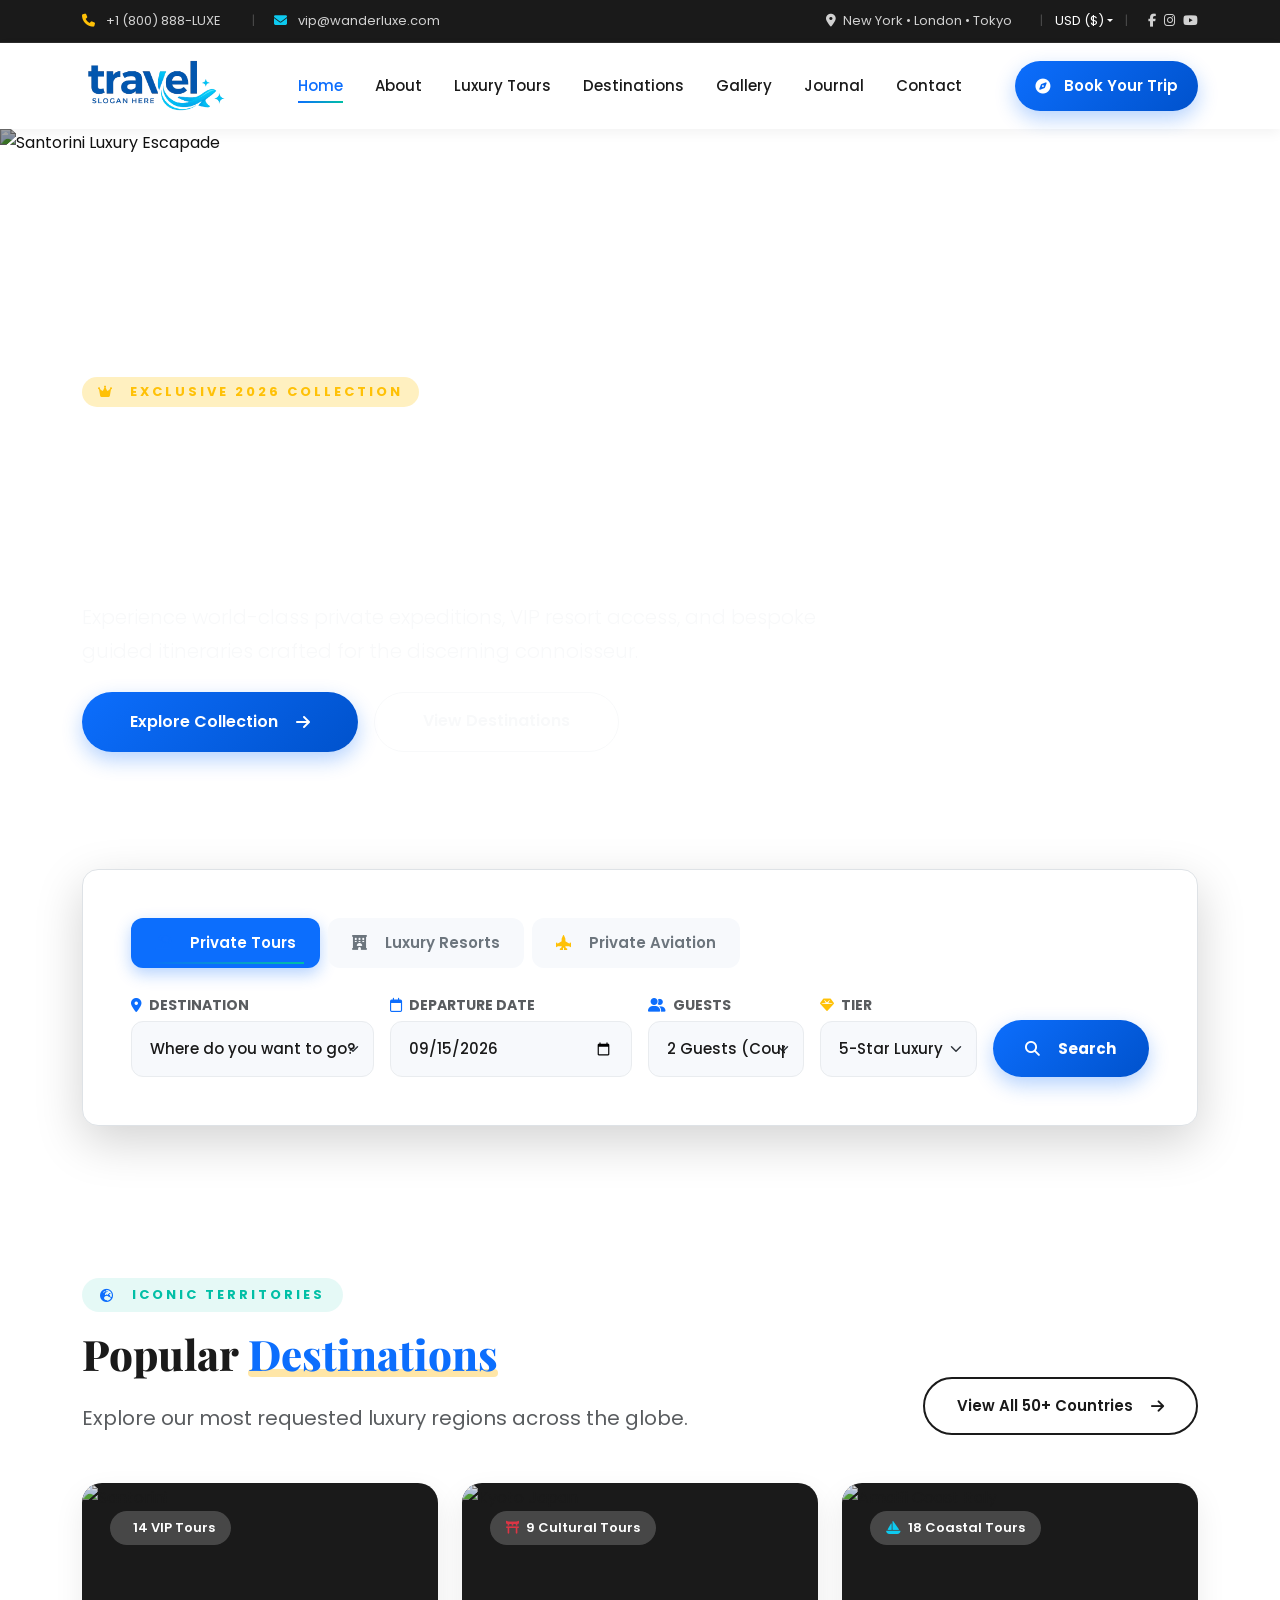
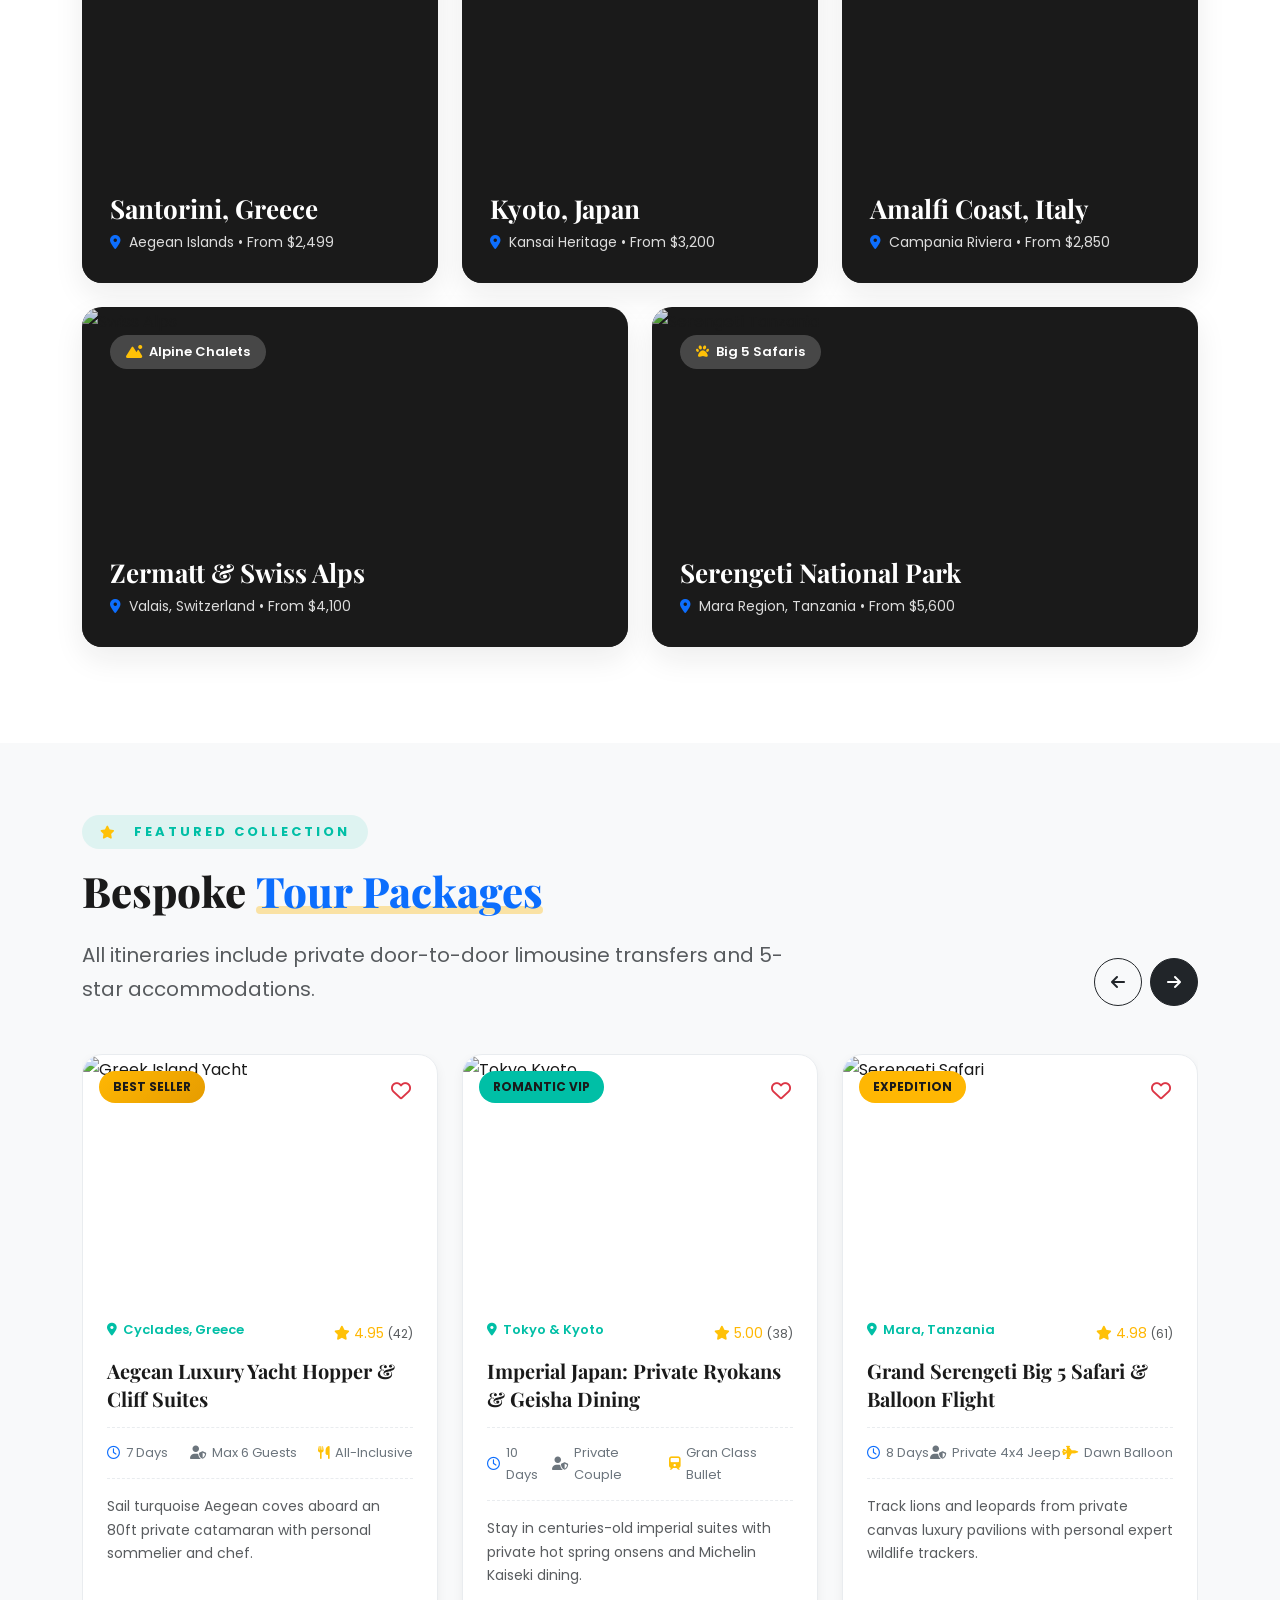
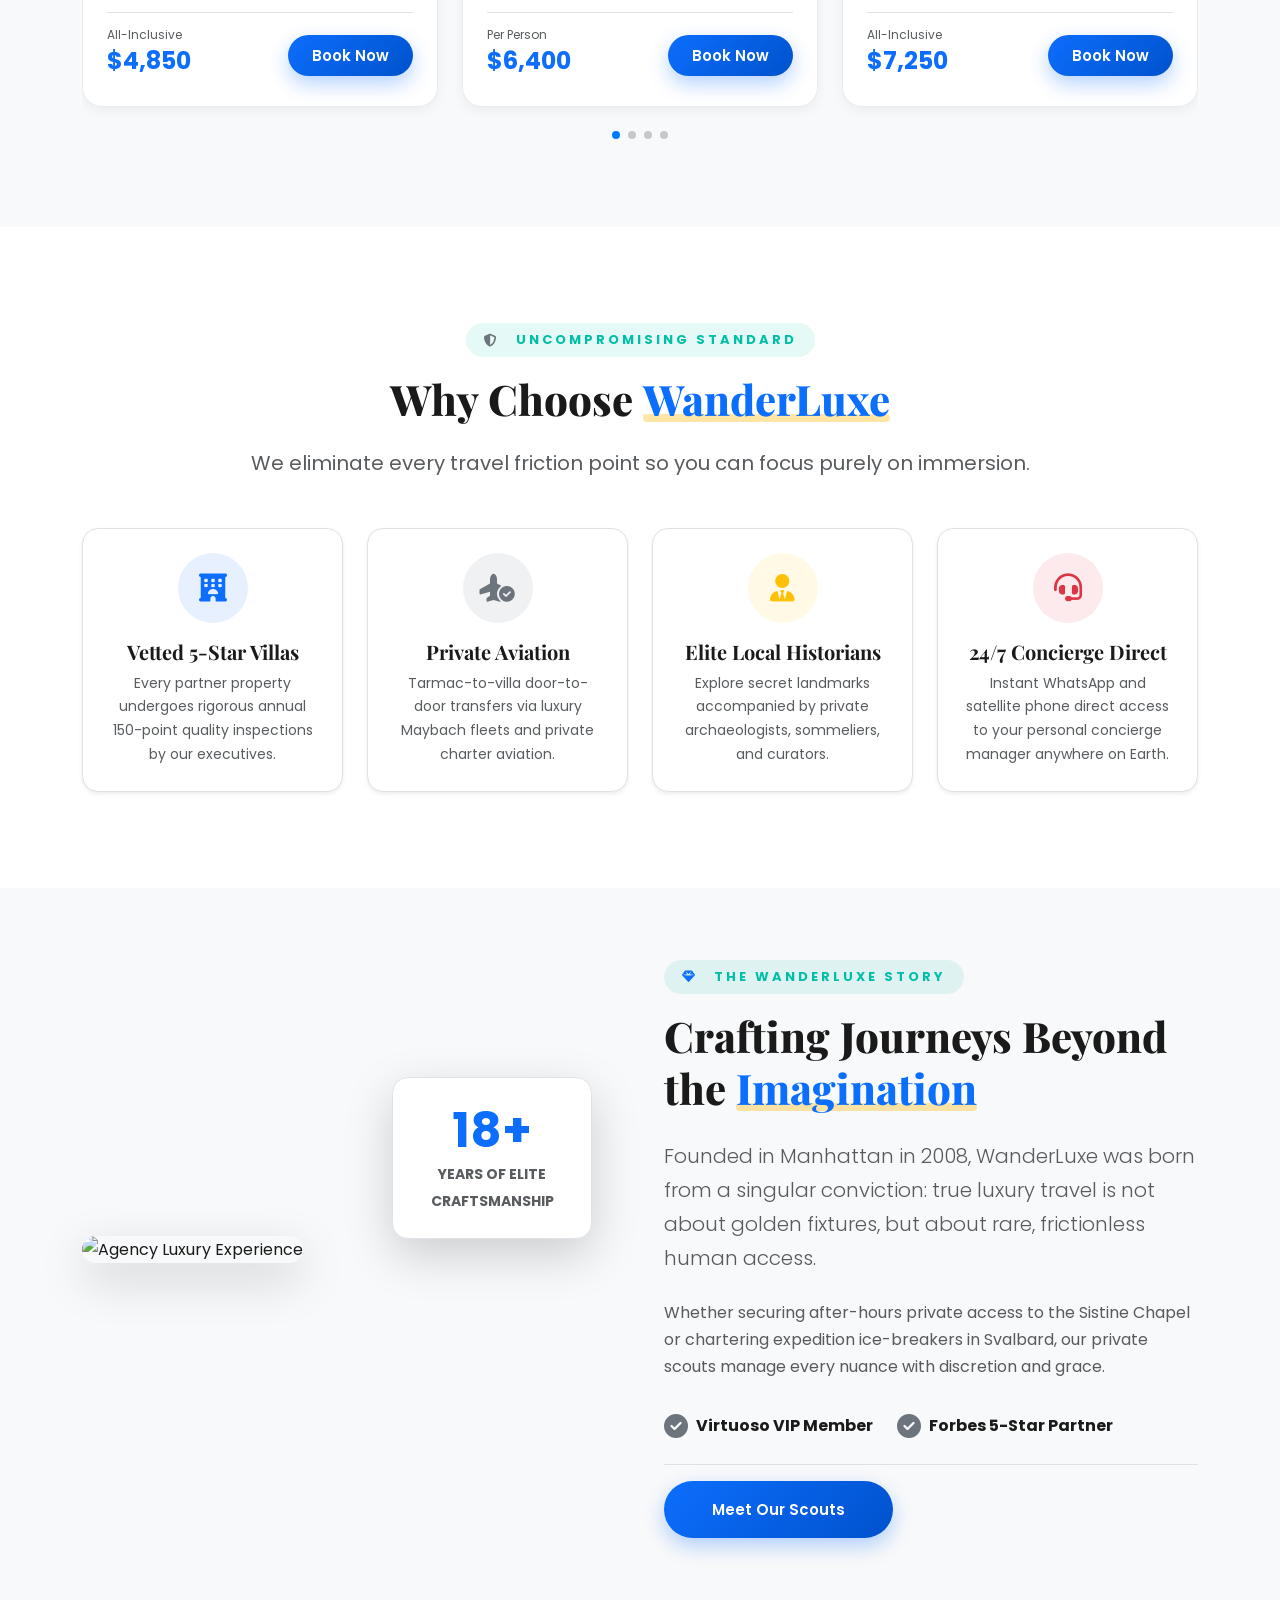
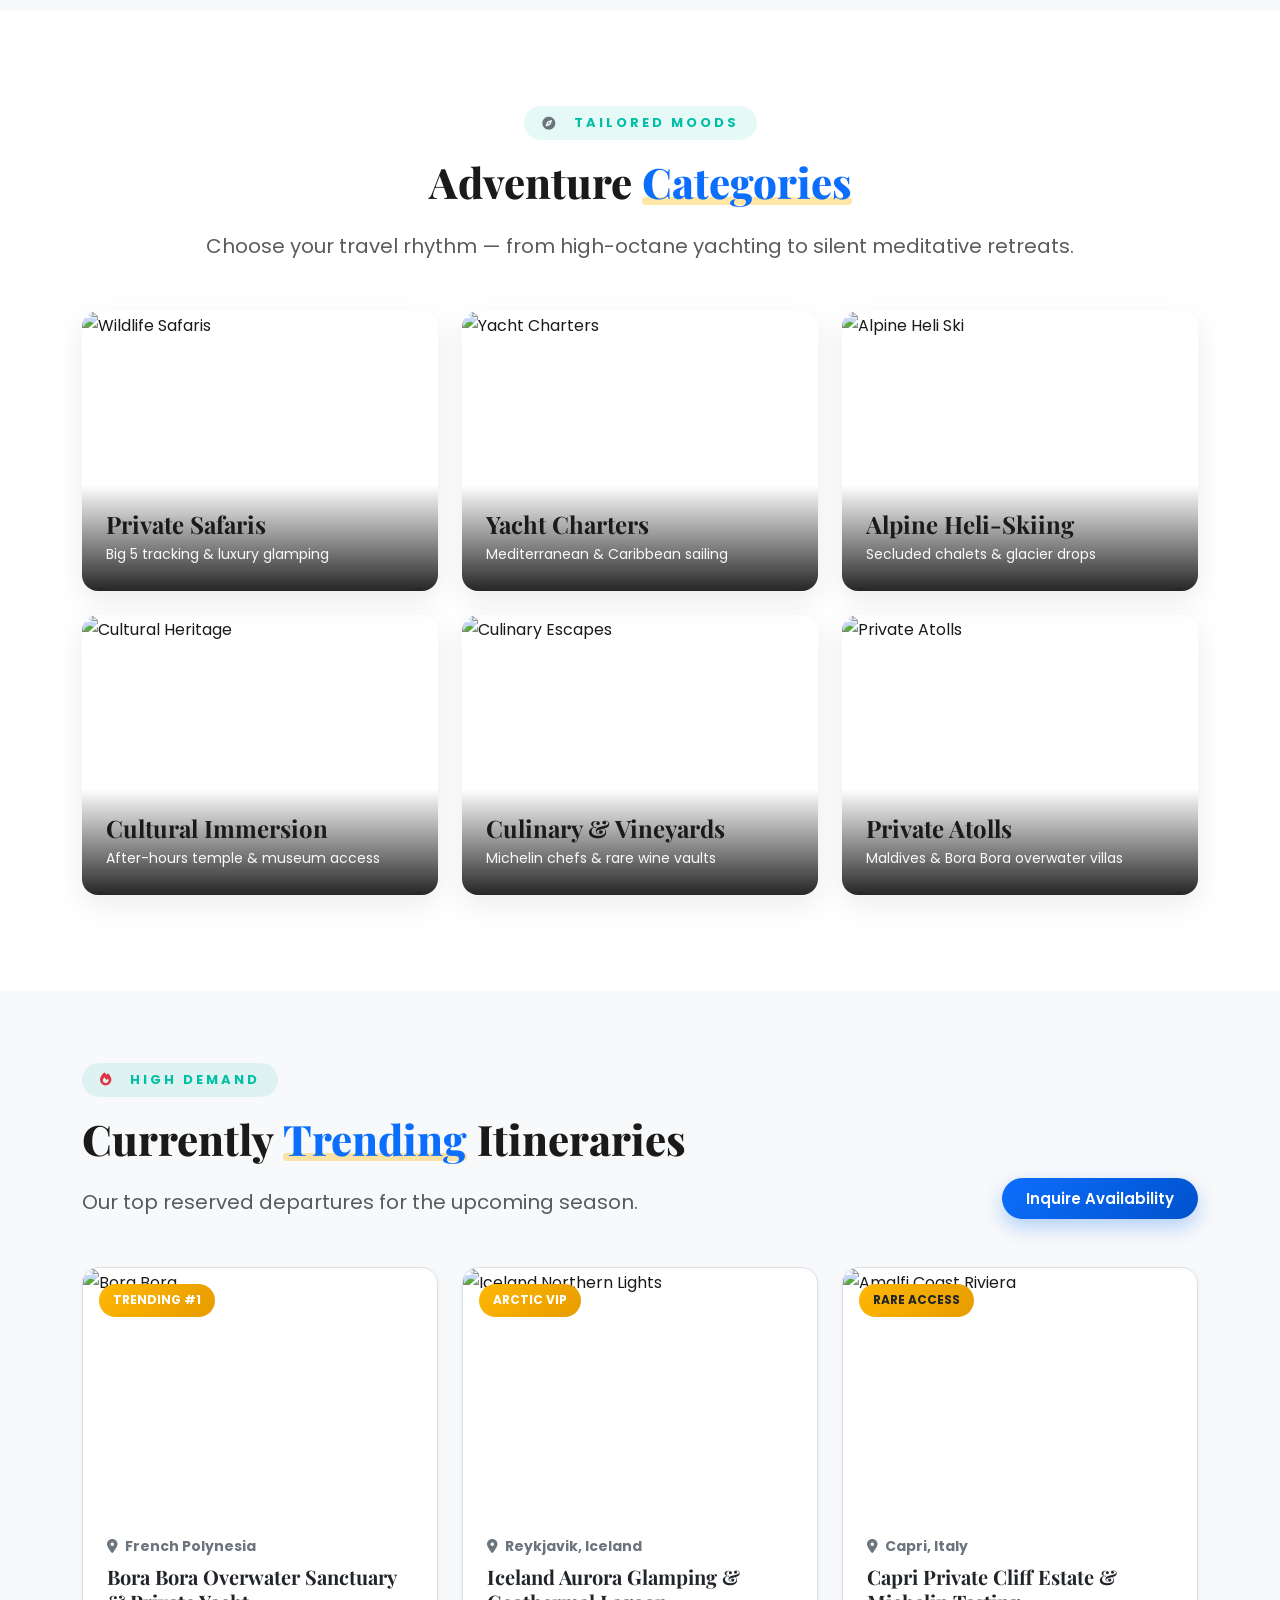
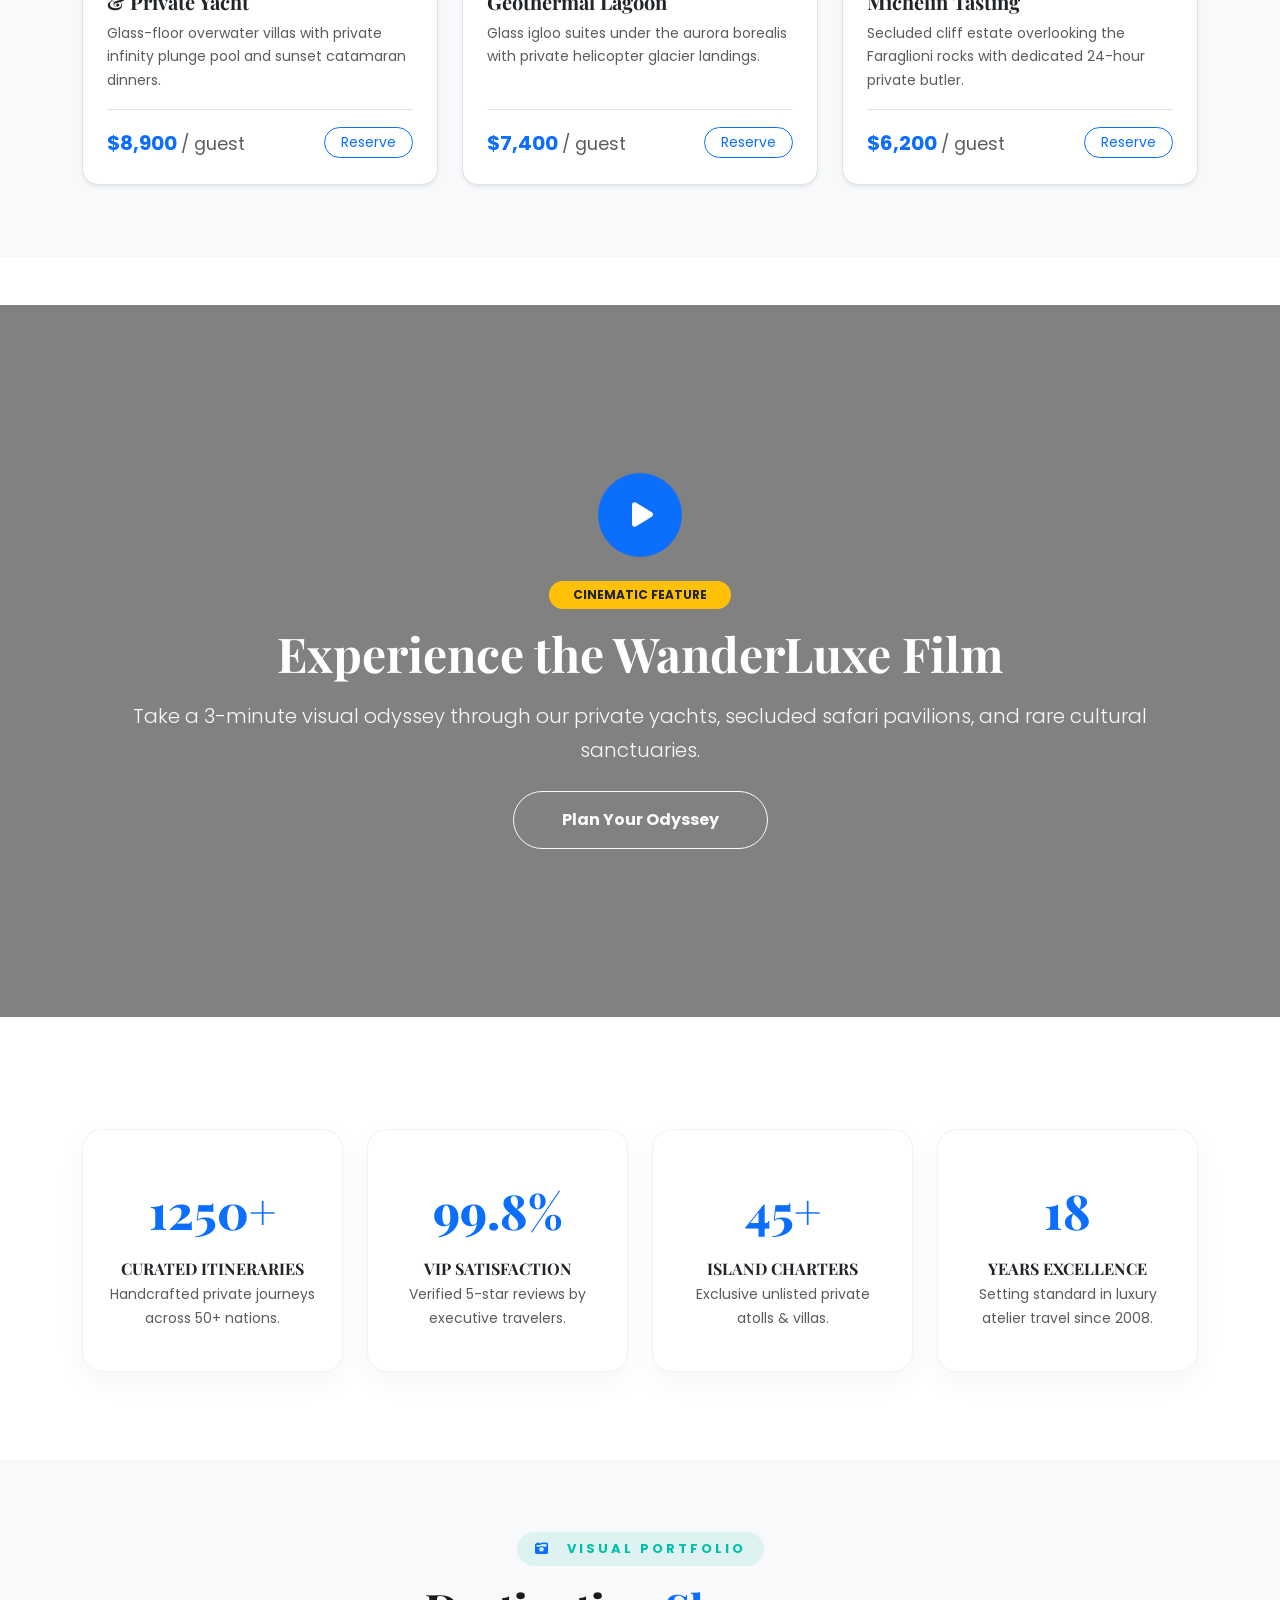
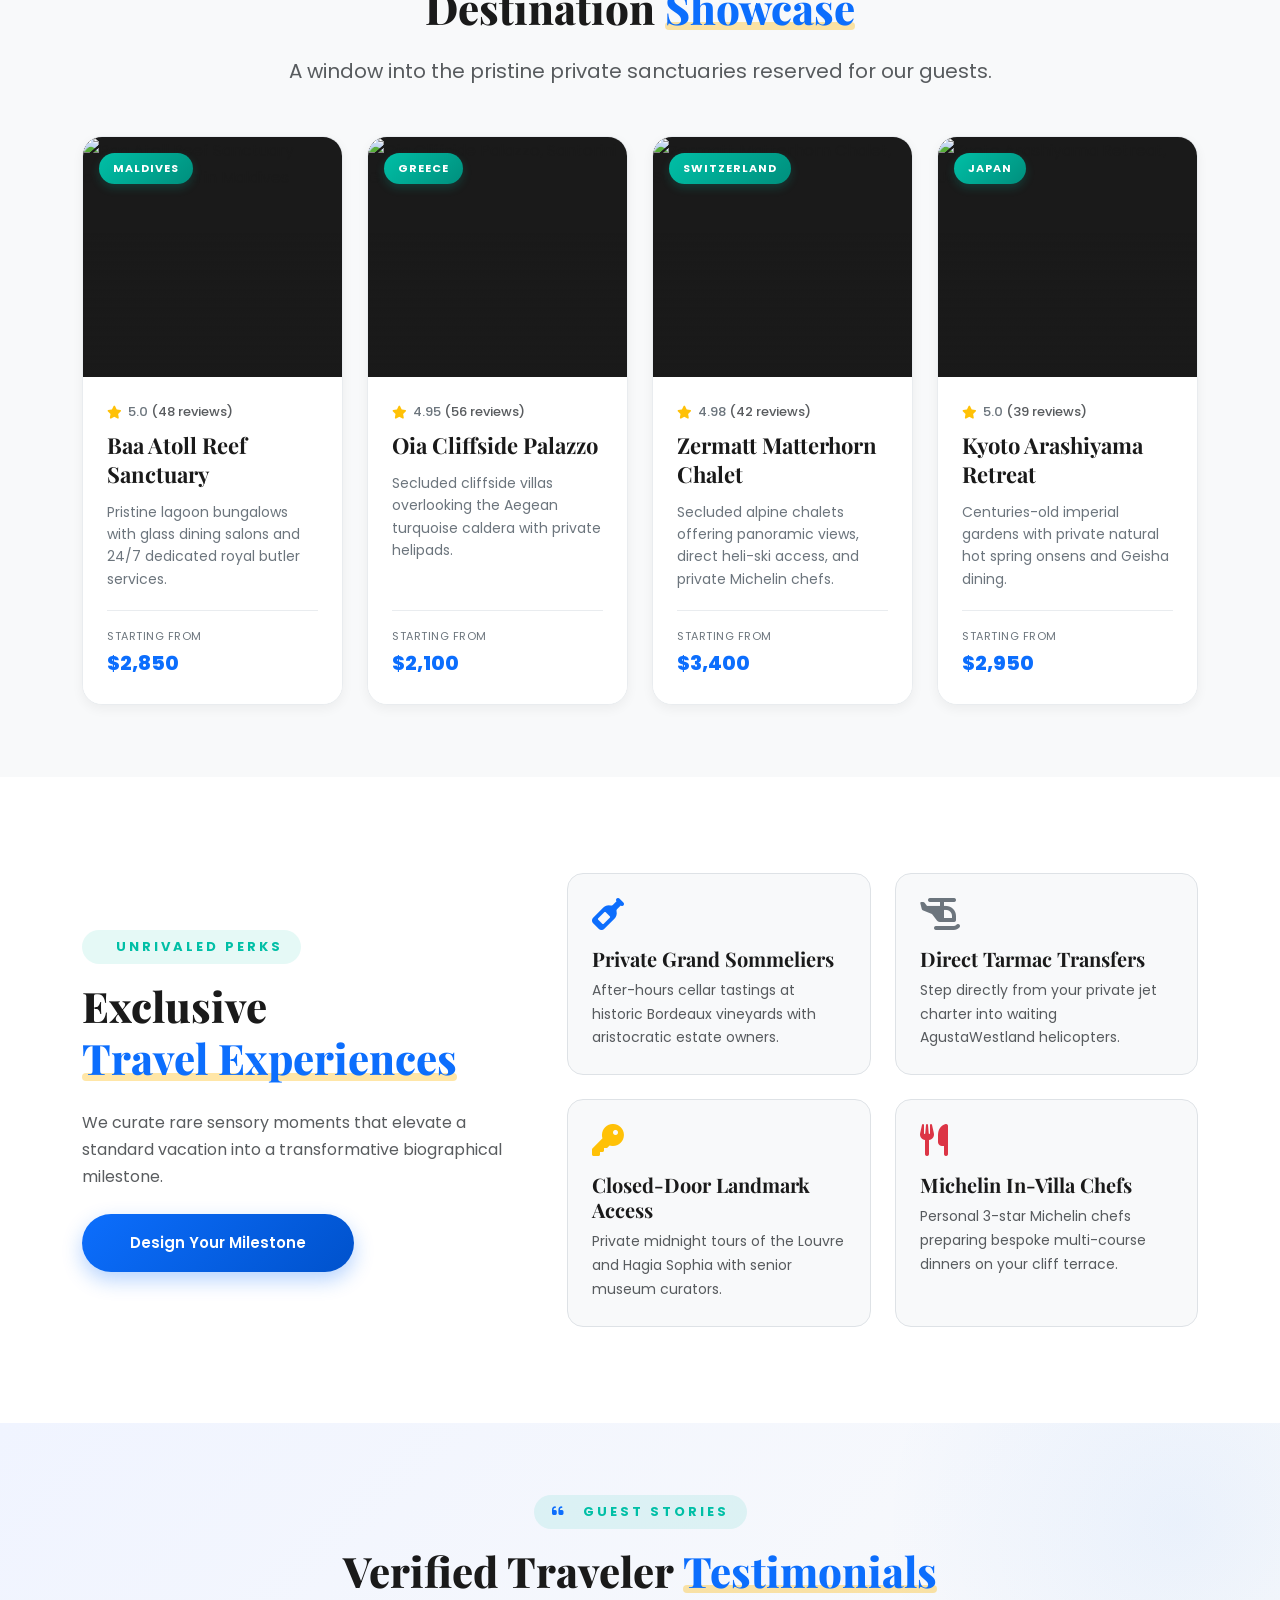
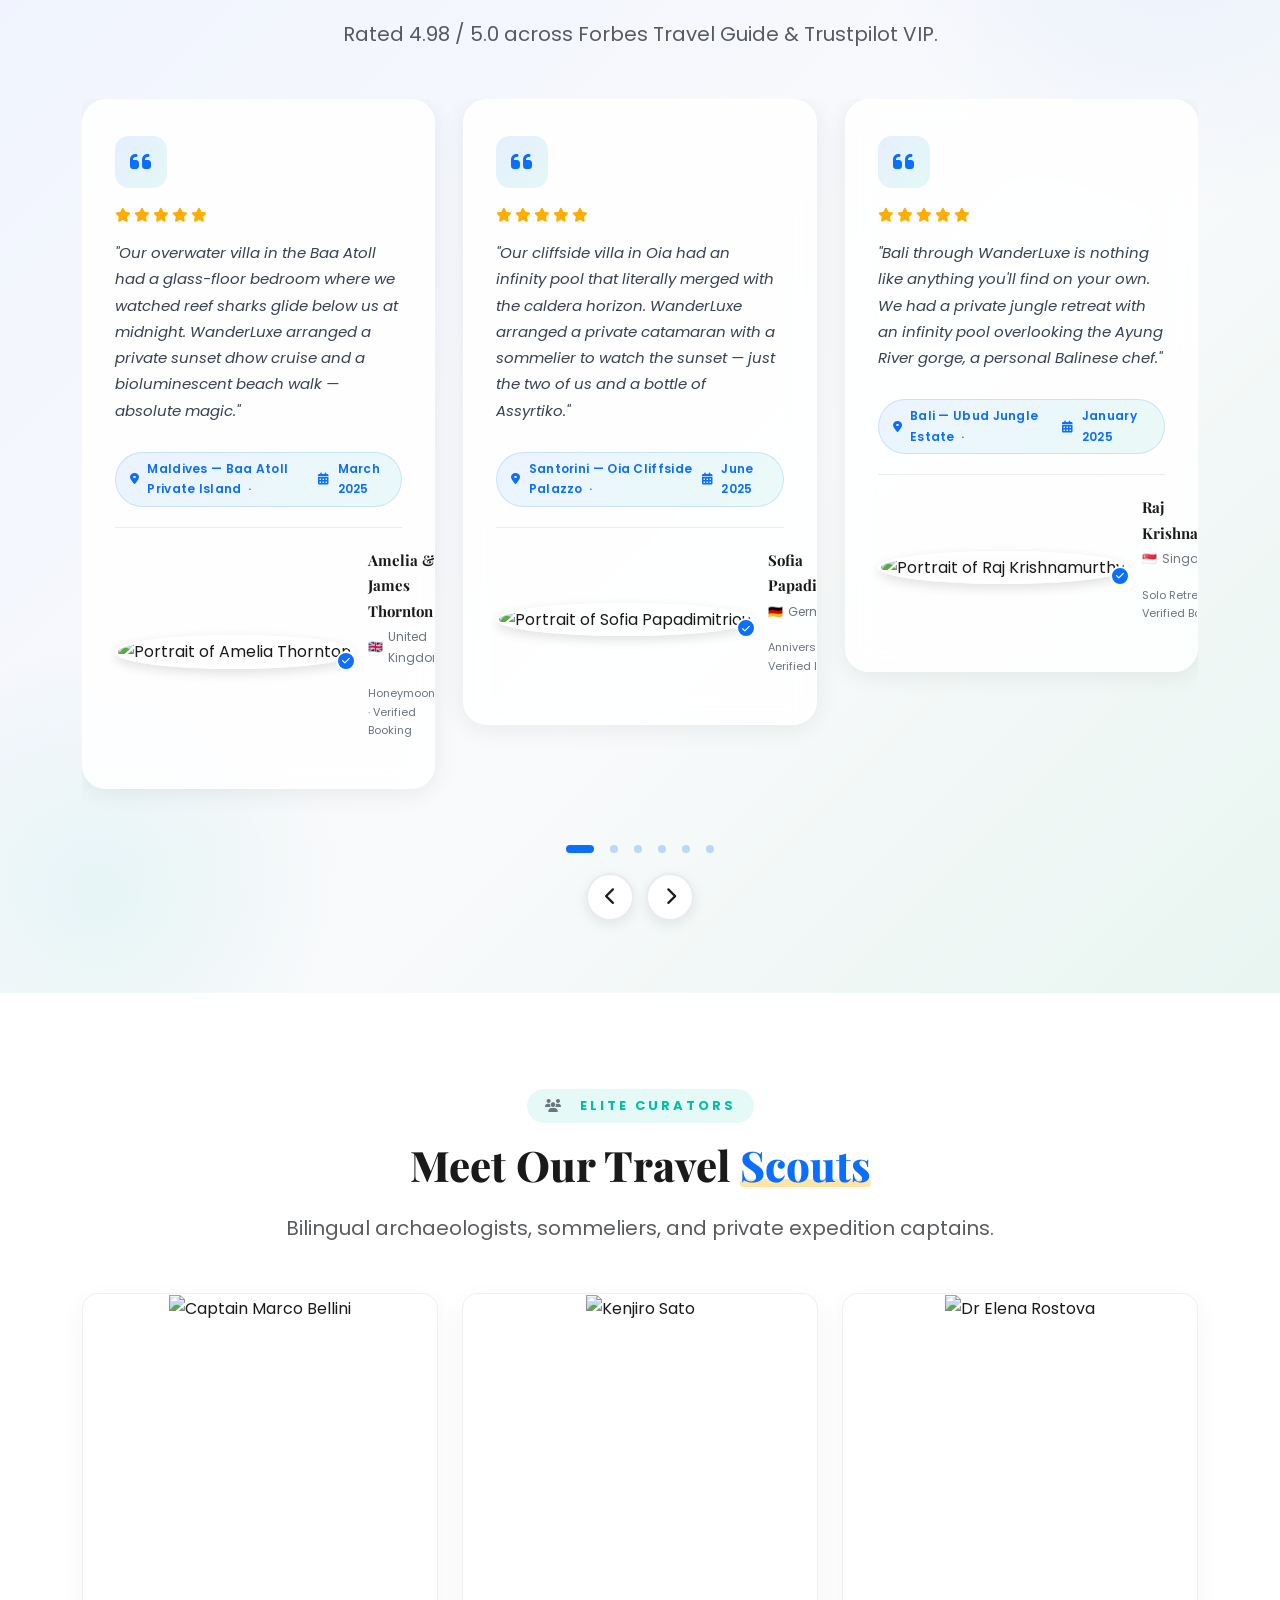
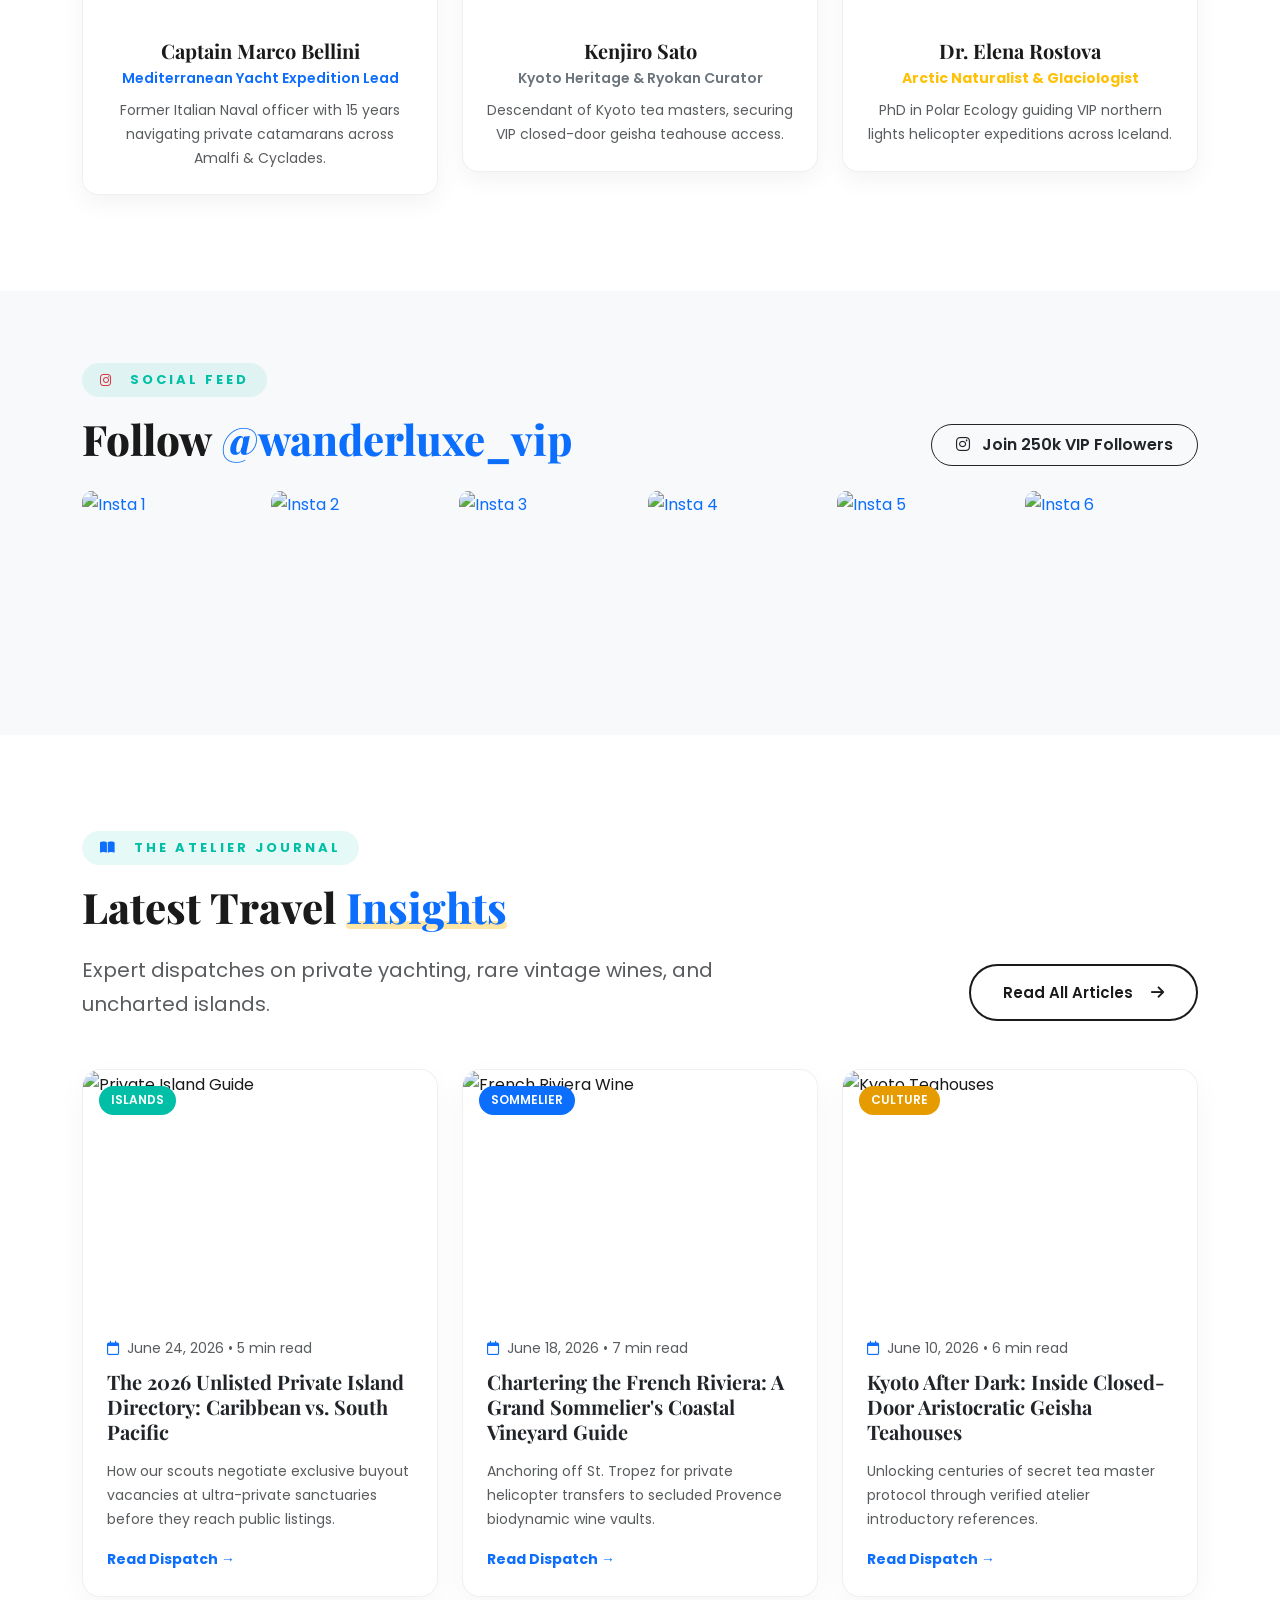
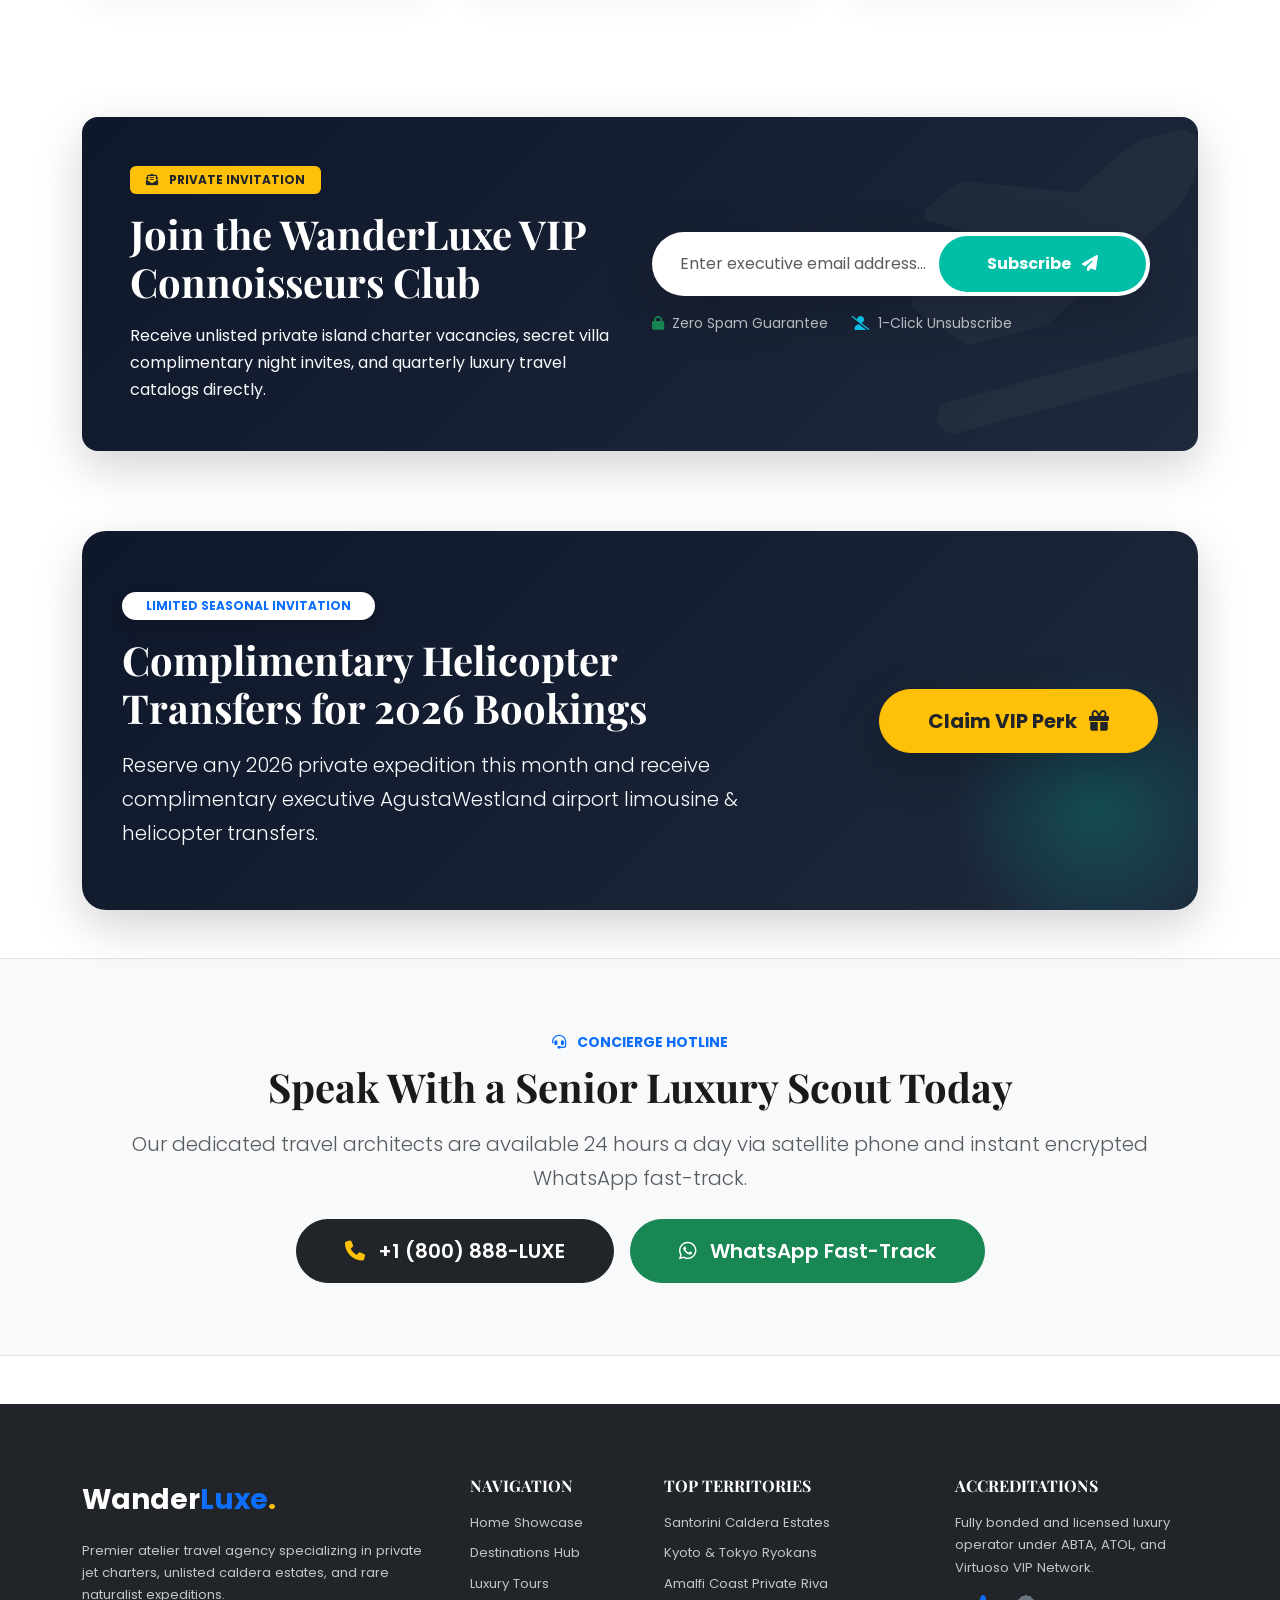
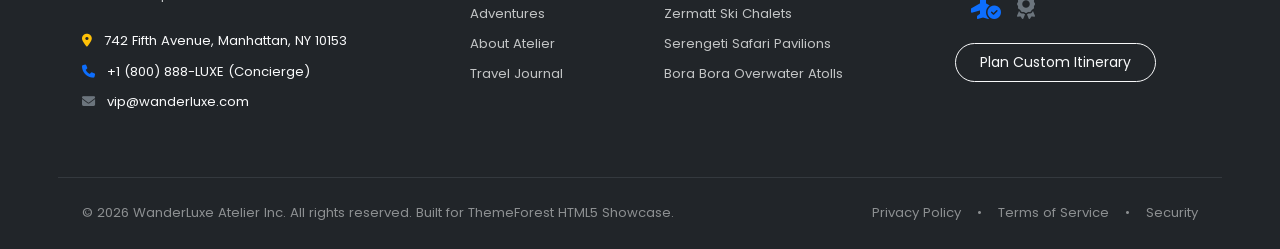
==== commit 42108514: "Update testimonial text for brevity and clarity" ====
--- a/index.html
+++ b/index.html
@@ -1076,7 +1076,7 @@
                 <i class="fa-solid fa-star" aria-hidden="true"></i>
                 <i class="fa-solid fa-star" aria-hidden="true"></i>
               </div>
-              <p class="testimonial-text">"Our overwater villa in the Baa Atoll had a glass-floor bedroom where we watched reef sharks glide below us at midnight. WanderLuxe arranged a private sunset dhow cruise and a bioluminescent beach walk — absolute magic. We've never felt this level of care from any travel company."</p>
+              <p class="testimonial-text">"Our overwater villa in the Baa Atoll had a glass-floor bedroom where we watched reef sharks glide below us at midnight. WanderLuxe arranged a private sunset dhow cruise and a bioluminescent beach walk — absolute magic."</p>
               <div class="testimonial-trip-meta">
                 <i class="fa-solid fa-location-dot" aria-hidden="true"></i>
                 Maldives — Baa Atoll Private Island &nbsp;·&nbsp; <i class="fa-solid fa-calendar-days" aria-hidden="true"></i> March 2025
@@ -1111,7 +1111,7 @@
                 <i class="fa-solid fa-star" aria-hidden="true"></i>
                 <i class="fa-solid fa-star" aria-hidden="true"></i>
               </div>
-              <p class="testimonial-text">"Our cliffside villa in Oia had an infinity pool that literally merged with the caldera horizon. WanderLuxe arranged a private catamaran with a sommelier to watch the sunset — just the two of us and a bottle of Assyrtiko. The personalized touches made it feel like the whole island was curated just for us."</p>
+              <p class="testimonial-text">"Our cliffside villa in Oia had an infinity pool that literally merged with the caldera horizon. WanderLuxe arranged a private catamaran with a sommelier to watch the sunset — just the two of us and a bottle of Assyrtiko."</p>
               <div class="testimonial-trip-meta">
                 <i class="fa-solid fa-location-dot" aria-hidden="true"></i>
                 Santorini — Oia Cliffside Palazzo &nbsp;·&nbsp; <i class="fa-solid fa-calendar-days" aria-hidden="true"></i> June 2025
@@ -1146,7 +1146,7 @@
                 <i class="fa-solid fa-star" aria-hidden="true"></i>
                 <i class="fa-solid fa-star" aria-hidden="true"></i>
               </div>
-              <p class="testimonial-text">"Bali through WanderLuxe is nothing like anything you'll find on your own. We had a private jungle retreat with an infinity pool overlooking the Ayung River gorge, a personal Balinese chef, and a sunrise ceremony at Pura Lempuyang guided by a temple priest. Genuinely transformative."</p>
+              <p class="testimonial-text">"Bali through WanderLuxe is nothing like anything you'll find on your own. We had a private jungle retreat with an infinity pool overlooking the Ayung River gorge, a personal Balinese chef."</p>
               <div class="testimonial-trip-meta">
                 <i class="fa-solid fa-location-dot" aria-hidden="true"></i>
                 Bali — Ubud Jungle Estate &nbsp;·&nbsp; <i class="fa-solid fa-calendar-days" aria-hidden="true"></i> January 2025
@@ -1181,7 +1181,7 @@
                 <i class="fa-solid fa-star" aria-hidden="true"></i>
                 <i class="fa-solid fa-star" aria-hidden="true"></i>
               </div>
-              <p class="testimonial-text">"WanderLuxe arranged a private helipad transfer to our Zermatt chalet with direct Matterhorn views. Our Michelin-starred chef prepared fondues at the edge of the terrace while flurries fell around us. The ski concierge had fresh equipment ready every morning. This is what Swiss precision actually means."</p>
+              <p class="testimonial-text">"WanderLuxe arranged a private helipad transfer to our Zermatt chalet with direct Matterhorn views. Our Michelin-starred chef prepared fondues at the edge of the terrace while flurries fell around us."</p>
               <div class="testimonial-trip-meta">
                 <i class="fa-solid fa-location-dot" aria-hidden="true"></i>
                 Switzerland — Zermatt Chalet &nbsp;·&nbsp; <i class="fa-solid fa-calendar-days" aria-hidden="true"></i> February 2025
@@ -1216,7 +1216,7 @@
                 <i class="fa-solid fa-star" aria-hidden="true"></i>
                 <i class="fa-solid fa-star" aria-hidden="true"></i>
               </div>
-              <p class="testimonial-text">"WanderLuxe organized our private 10-day expedition across Kyoto. Having exclusive after-hours access to Fushimi Inari and dining with geishas in a 17th century ochaya was an experience money simply cannot buy through any ordinary agency. Every single detail was flawlessly executed."</p>
+              <p class="testimonial-text">"WanderLuxe organized our private 10-day expedition across Kyoto. Having exclusive after-hours access to Fushimi Inari and dining with geishas in a 17th century ochaya was an experience money simply."</p>
               <div class="testimonial-trip-meta">
                 <i class="fa-solid fa-location-dot" aria-hidden="true"></i>
                 Kyoto — Imperial Heritage Expedition &nbsp;·&nbsp; <i class="fa-solid fa-calendar-days" aria-hidden="true"></i> April 2025
@@ -1251,7 +1251,7 @@
                 <i class="fa-solid fa-star" aria-hidden="true"></i>
                 <i class="fa-solid fa-star" aria-hidden="true"></i>
               </div>
-              <p class="testimonial-text">"Dubai is glamorous on its own — but WanderLuxe added layers I didn't know existed. A private Burj Al Arab royal suite, a falconry sunrise in the desert, and a submarine dinner in the Gulf. My personal concierge handled everything within minutes. This is the only way to experience Dubai."</p>
+              <p class="testimonial-text">"Dubai is glamorous on its own — but WanderLuxe added layers I didn't know existed. A private Burj Al Arab royal suite, a falconry sunrise in the desert, and a submarine dinner in the Gulf. My personal concierge."</p>
               <div class="testimonial-trip-meta">
                 <i class="fa-solid fa-location-dot" aria-hidden="true"></i>
                 Dubai — Royal Desert &amp; Marina Collection &nbsp;·&nbsp; <i class="fa-solid fa-calendar-days" aria-hidden="true"></i> November 2024
--- a/assets/css/style.css
+++ b/assets/css/style.css
@@ -240,7 +240,7 @@
   color: var(--wl-white);
   font-weight: 600;
   font-size: 15px;
-  padding: 14px 32px;
+  padding: 12px 20px;
   border-radius: 50px;
   border: none;
   overflow: hidden;
--- a/assets/css/responsive.css
+++ b/assets/css/responsive.css
@@ -3,6 +3,10 @@
    ========================================================================== */
 
 /* Large Devices (Tablets / Laptops below 1200px) */
+
+.dropdown-menu.show{
+  z-index: 9999;
+}
 @media (max-width: 1199.98px) {
   .hero-content h1 {
     font-size: 52px;
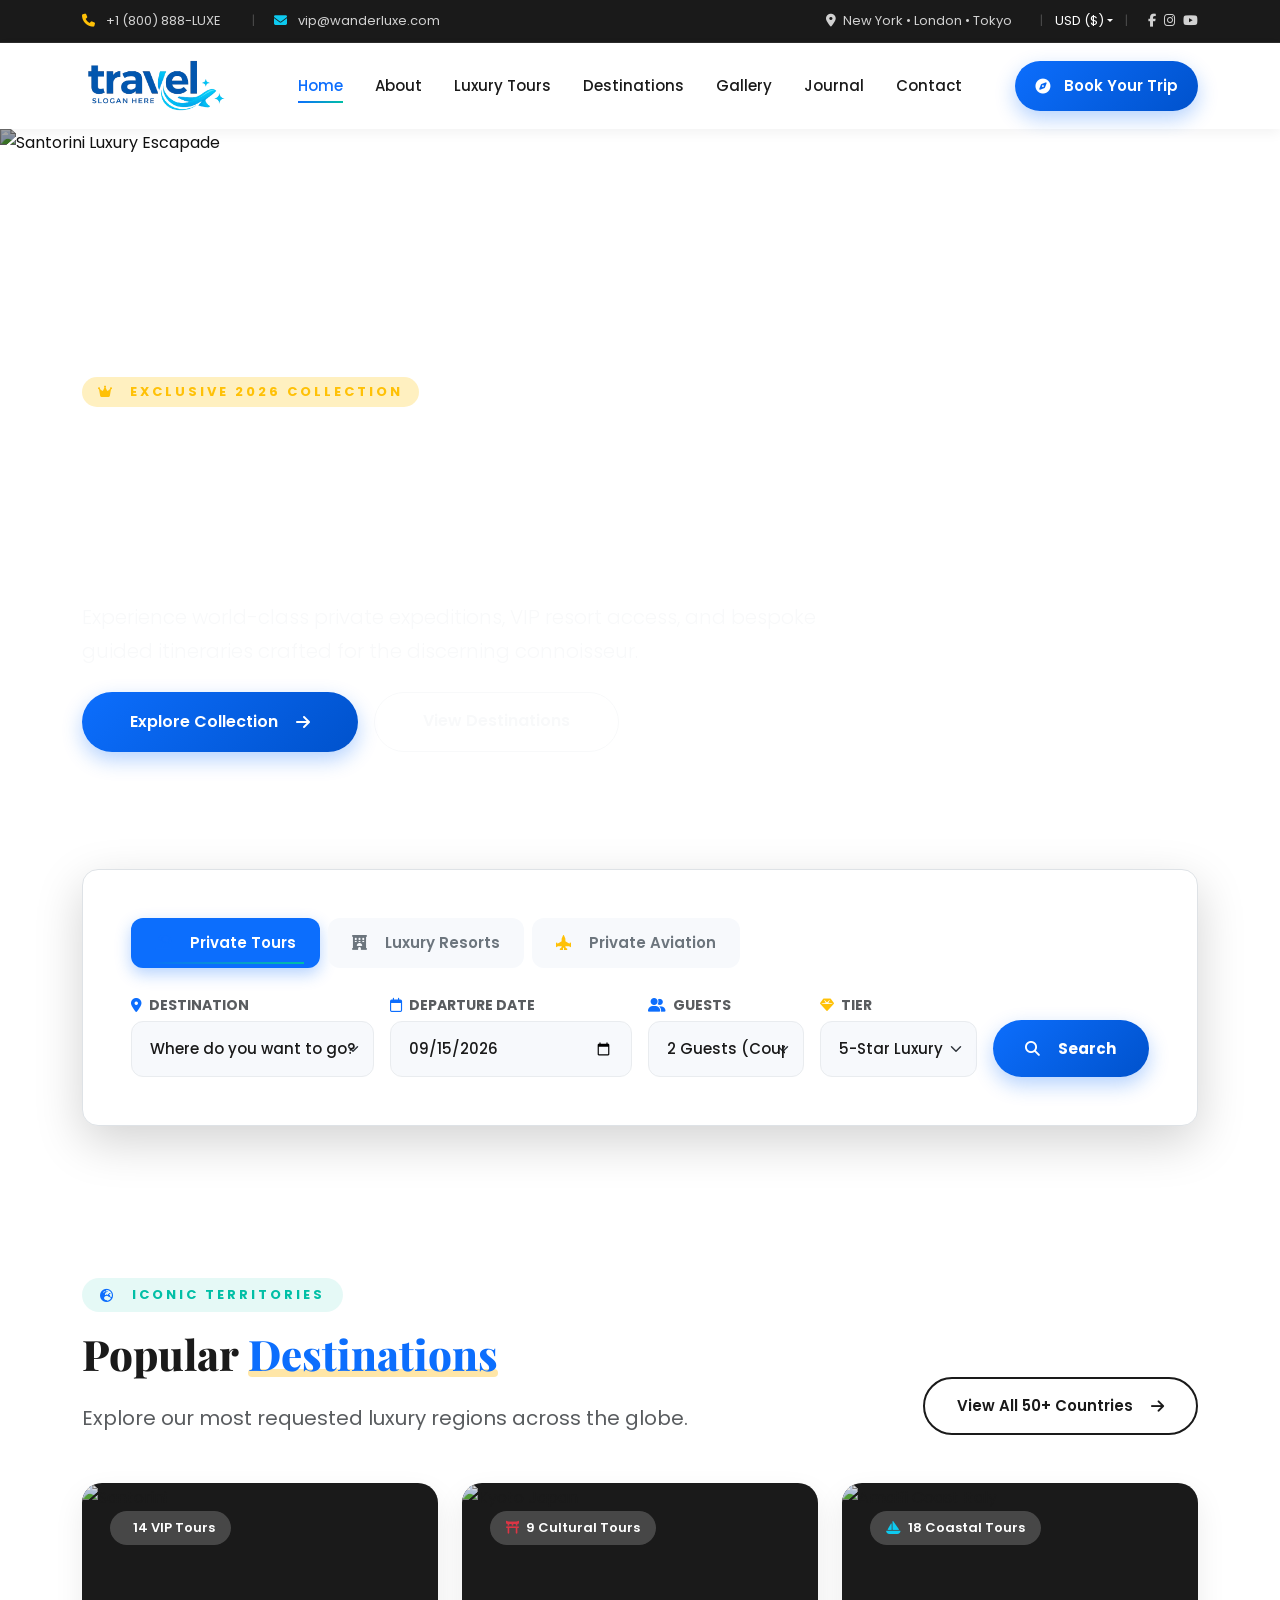
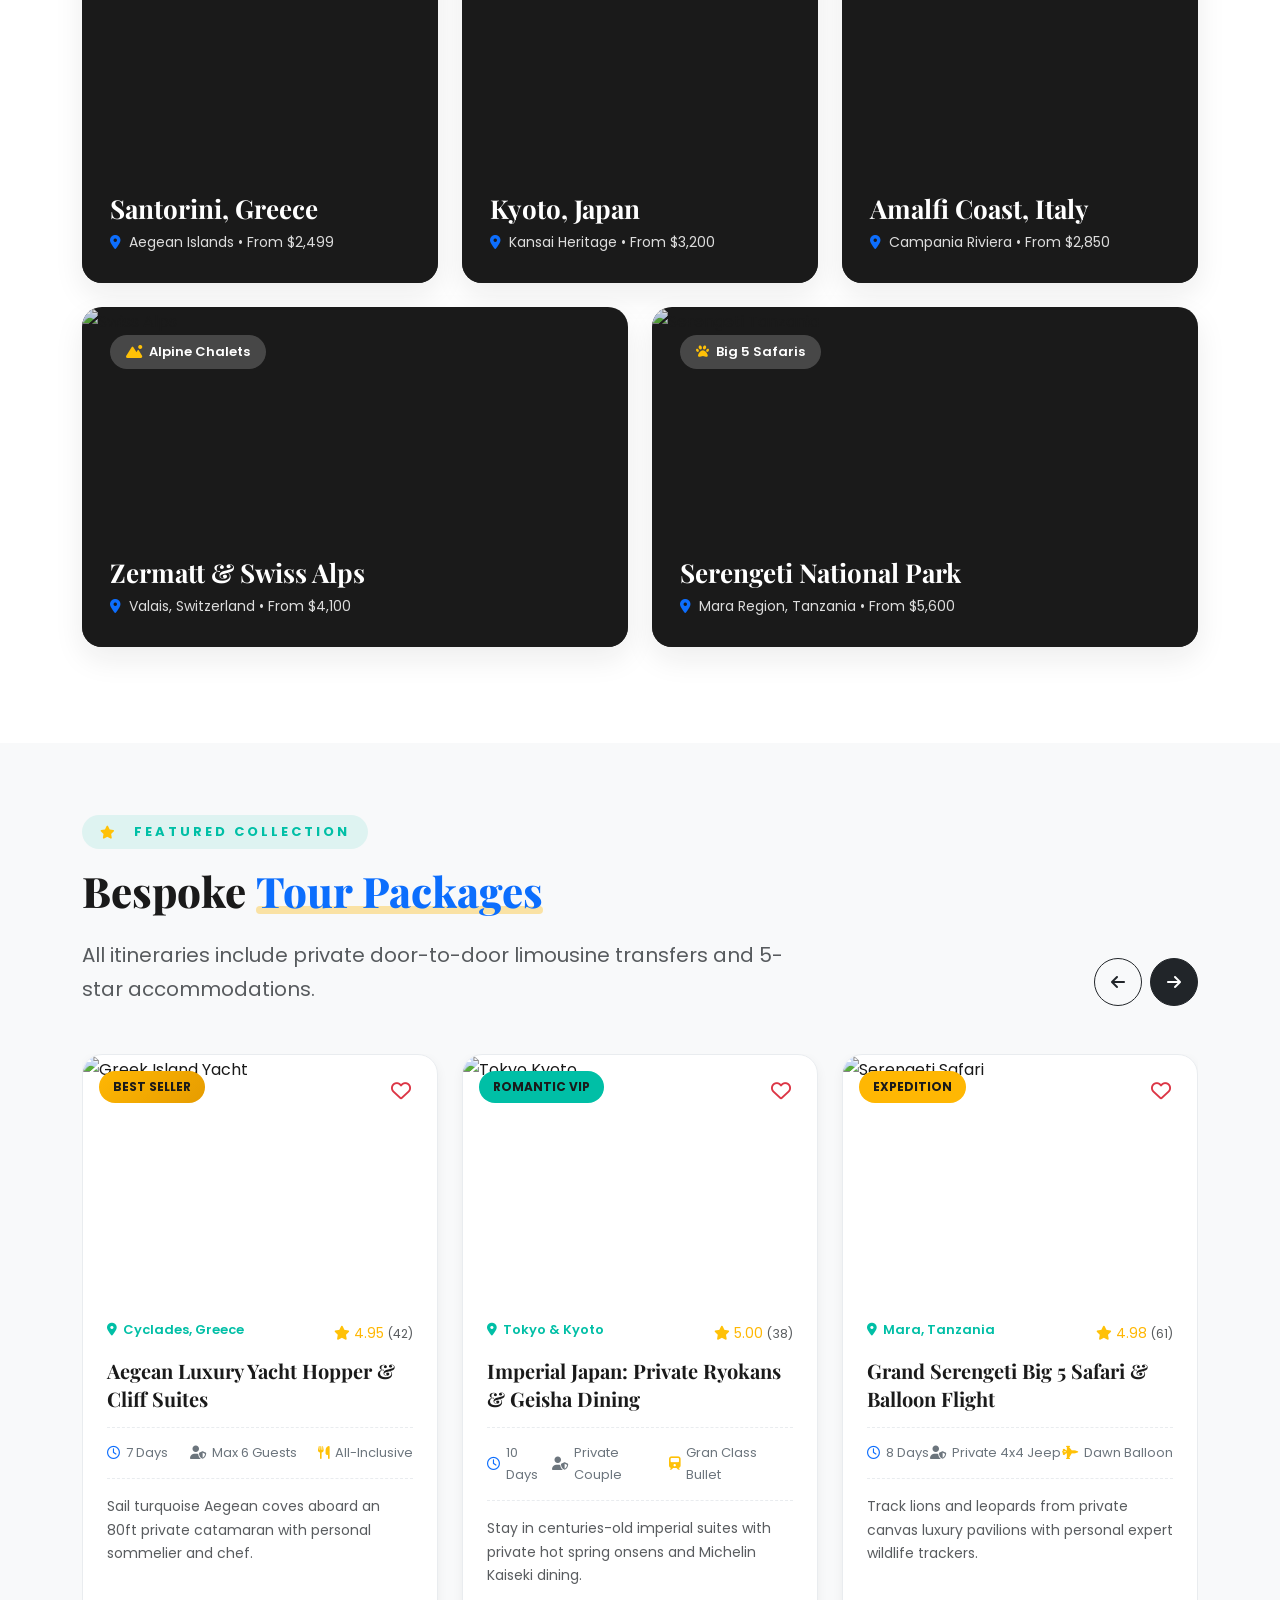
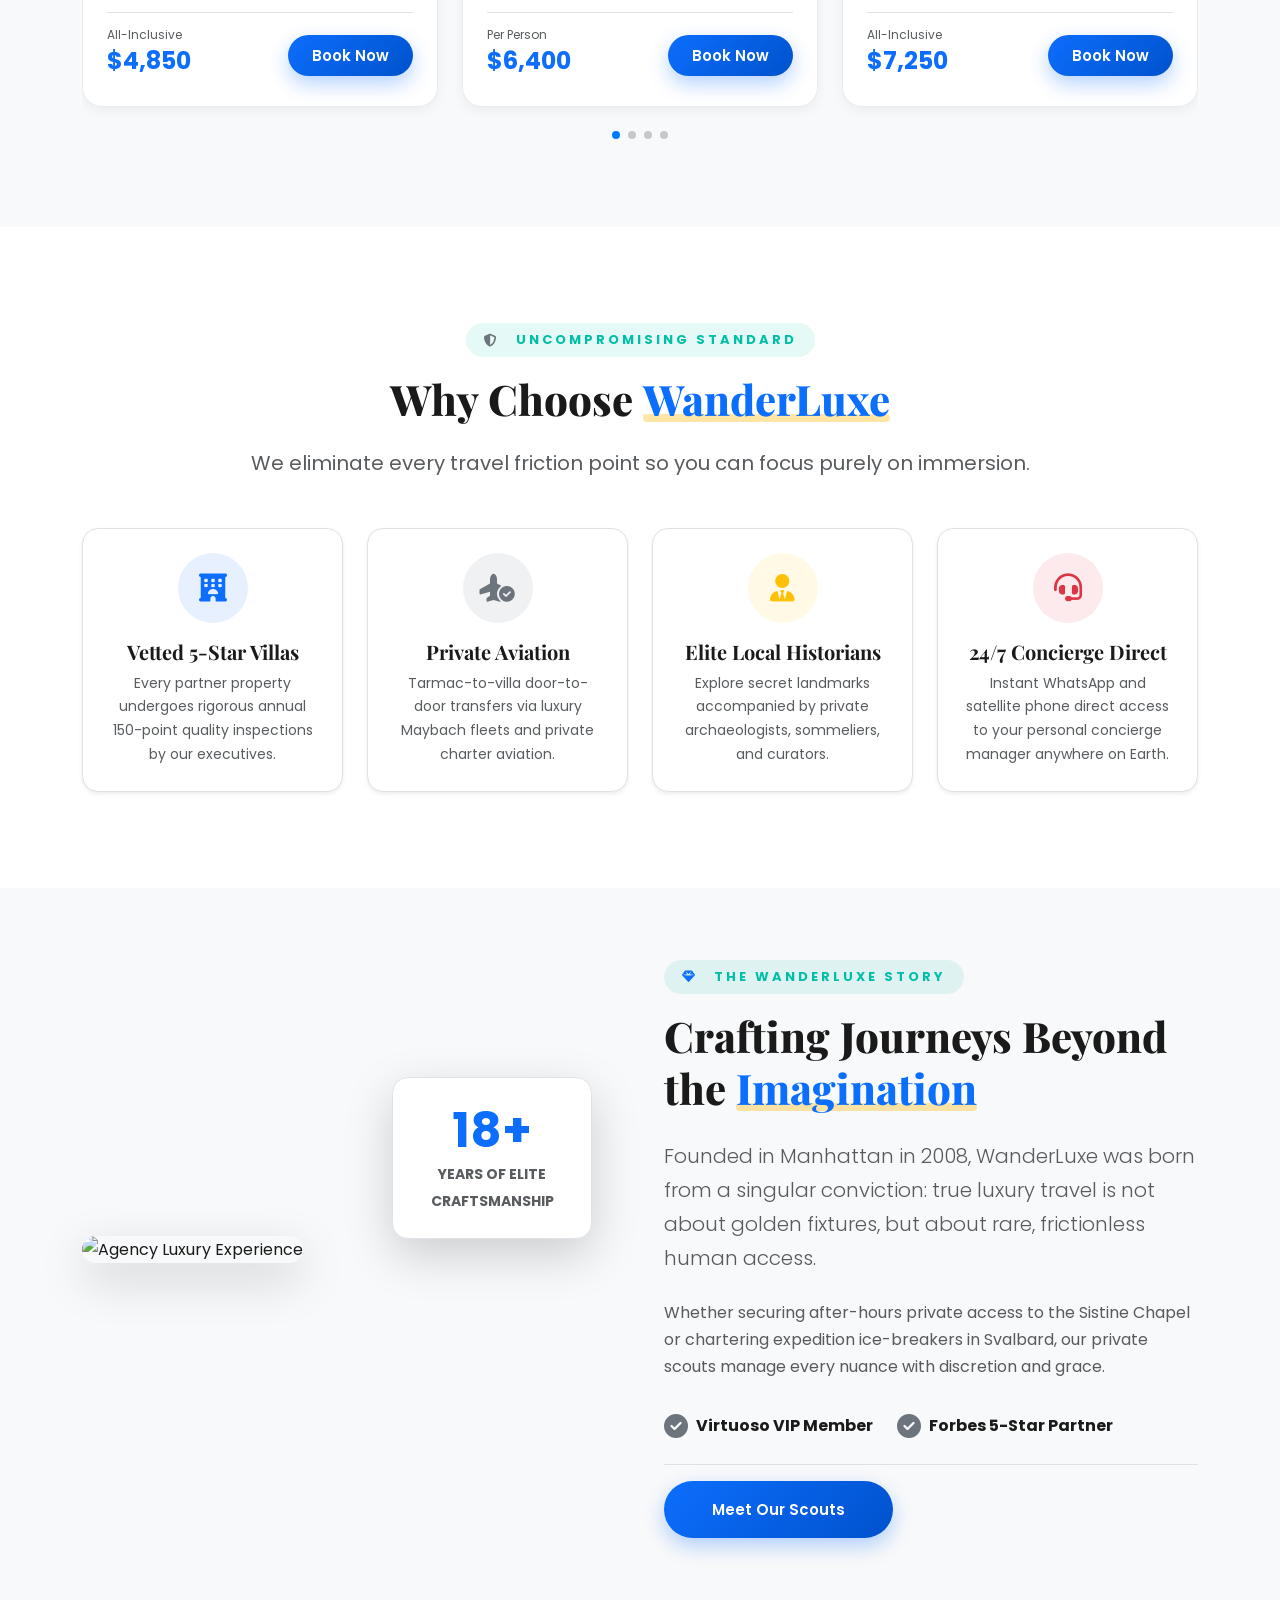
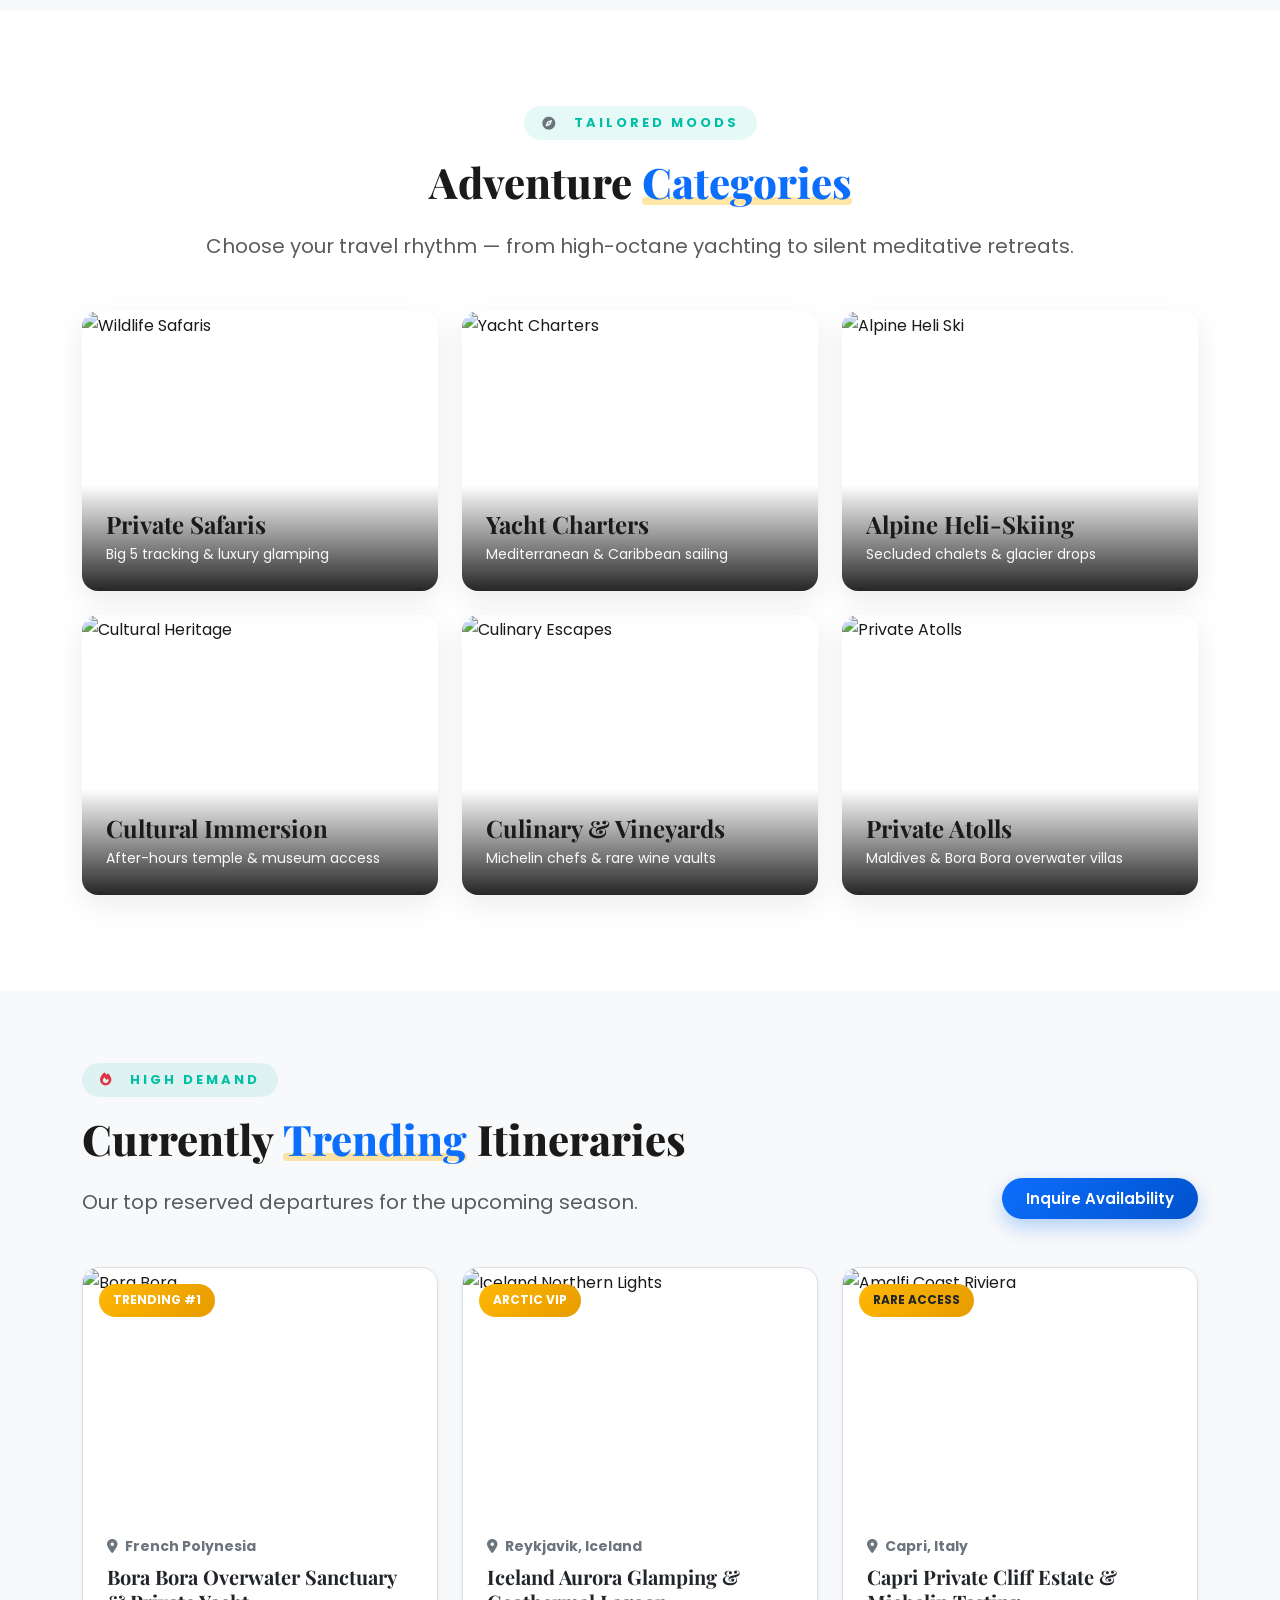
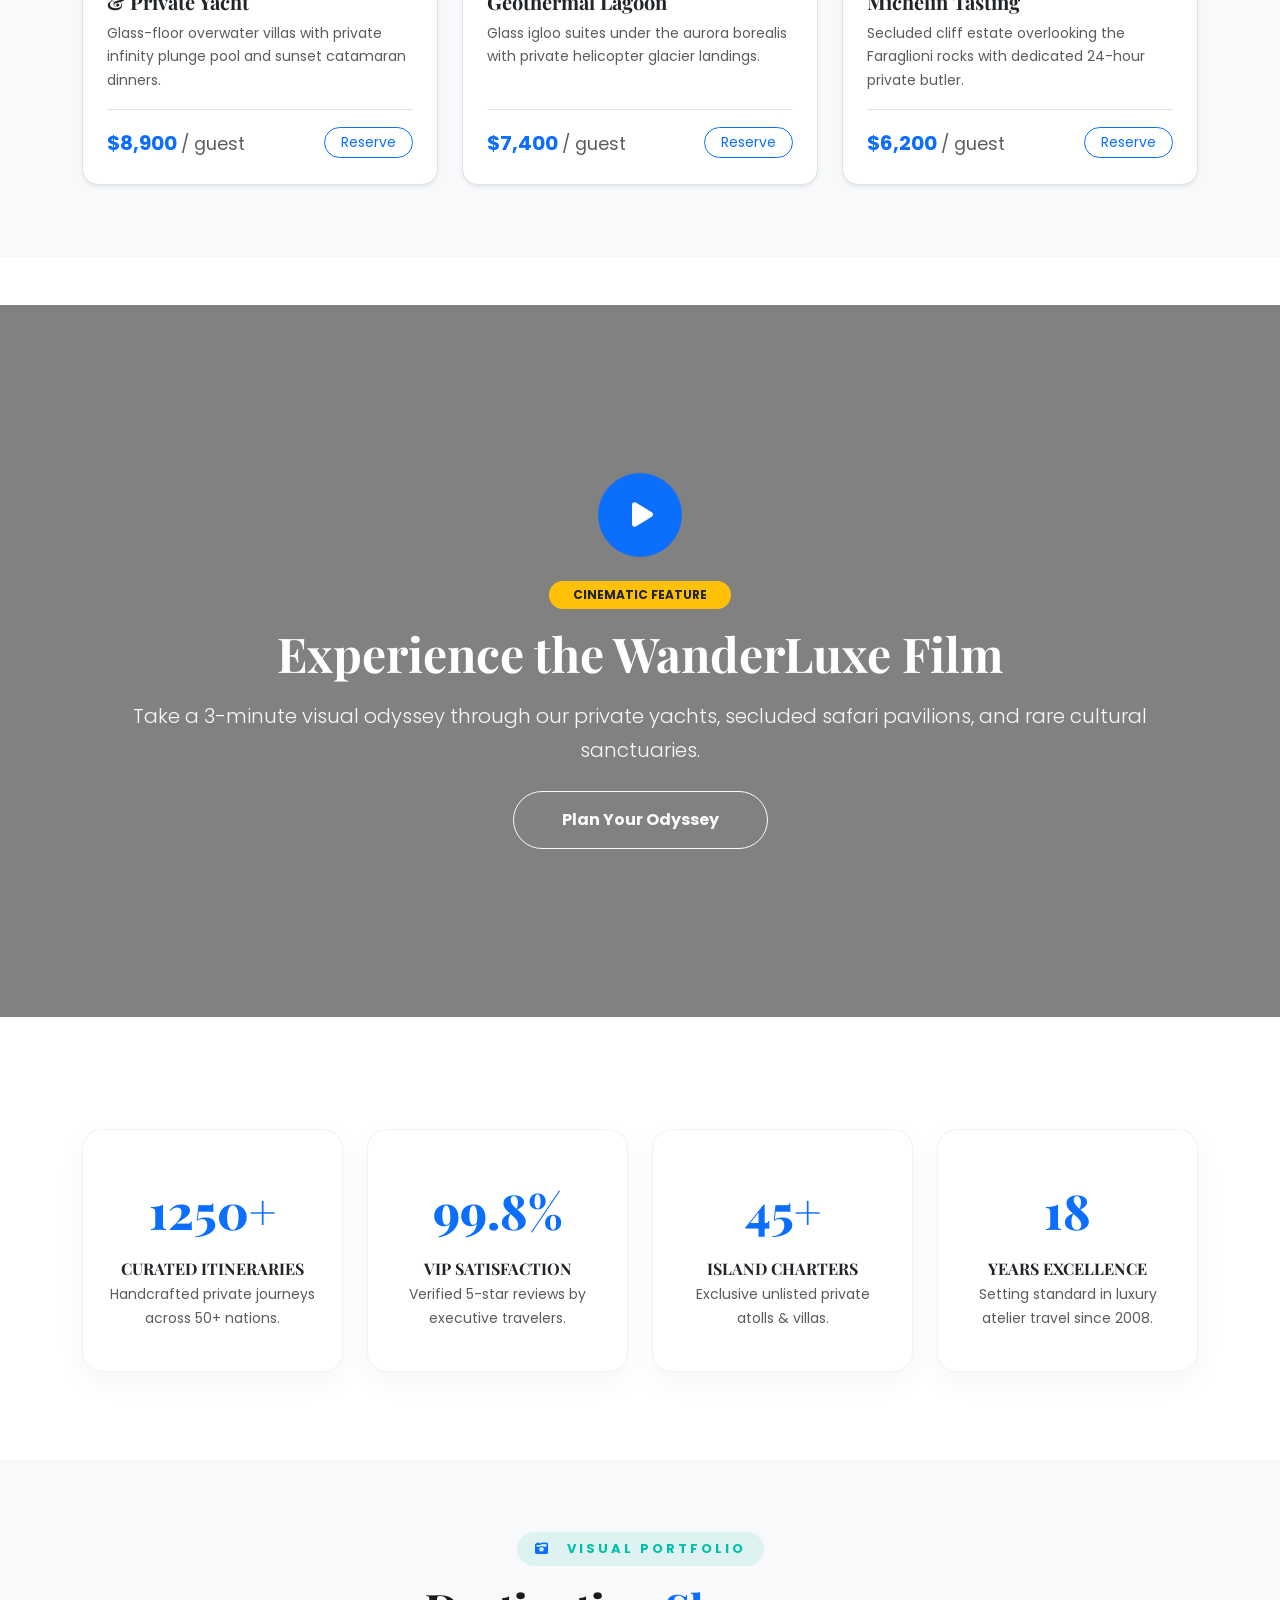
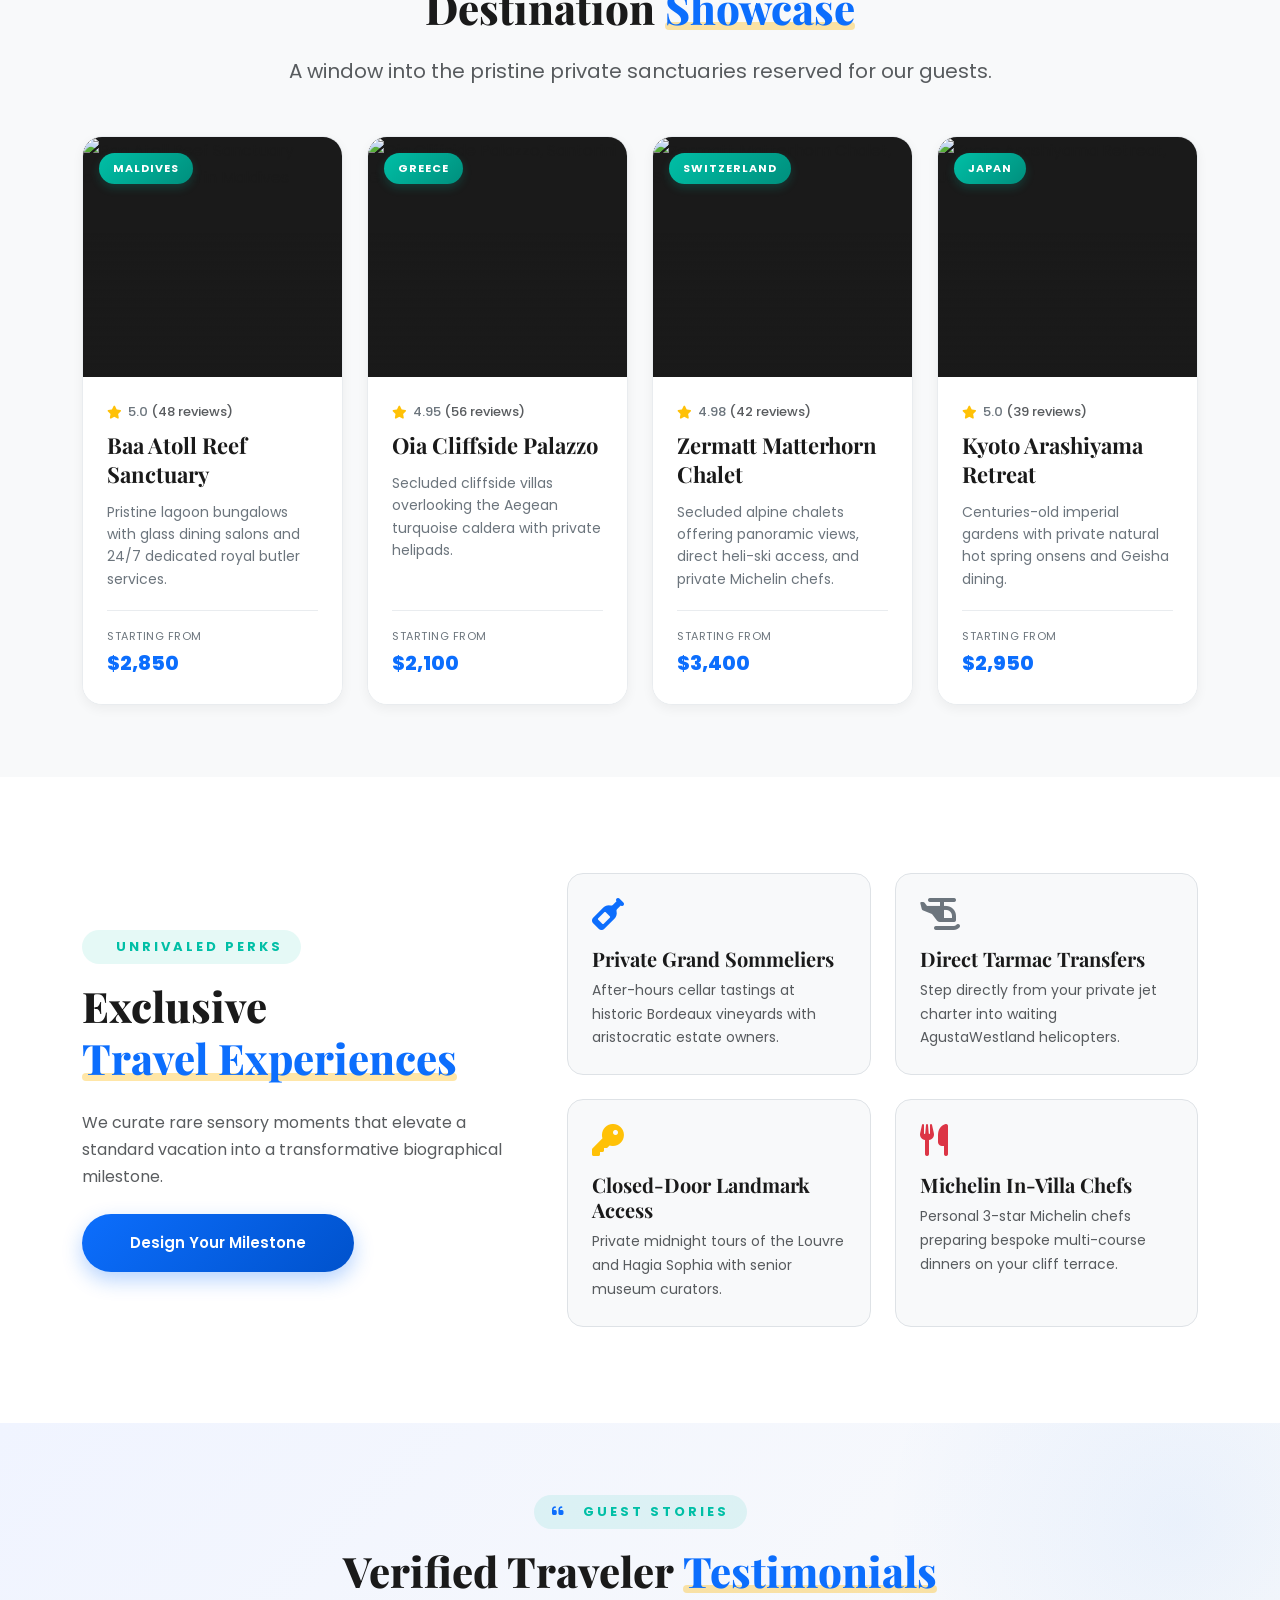
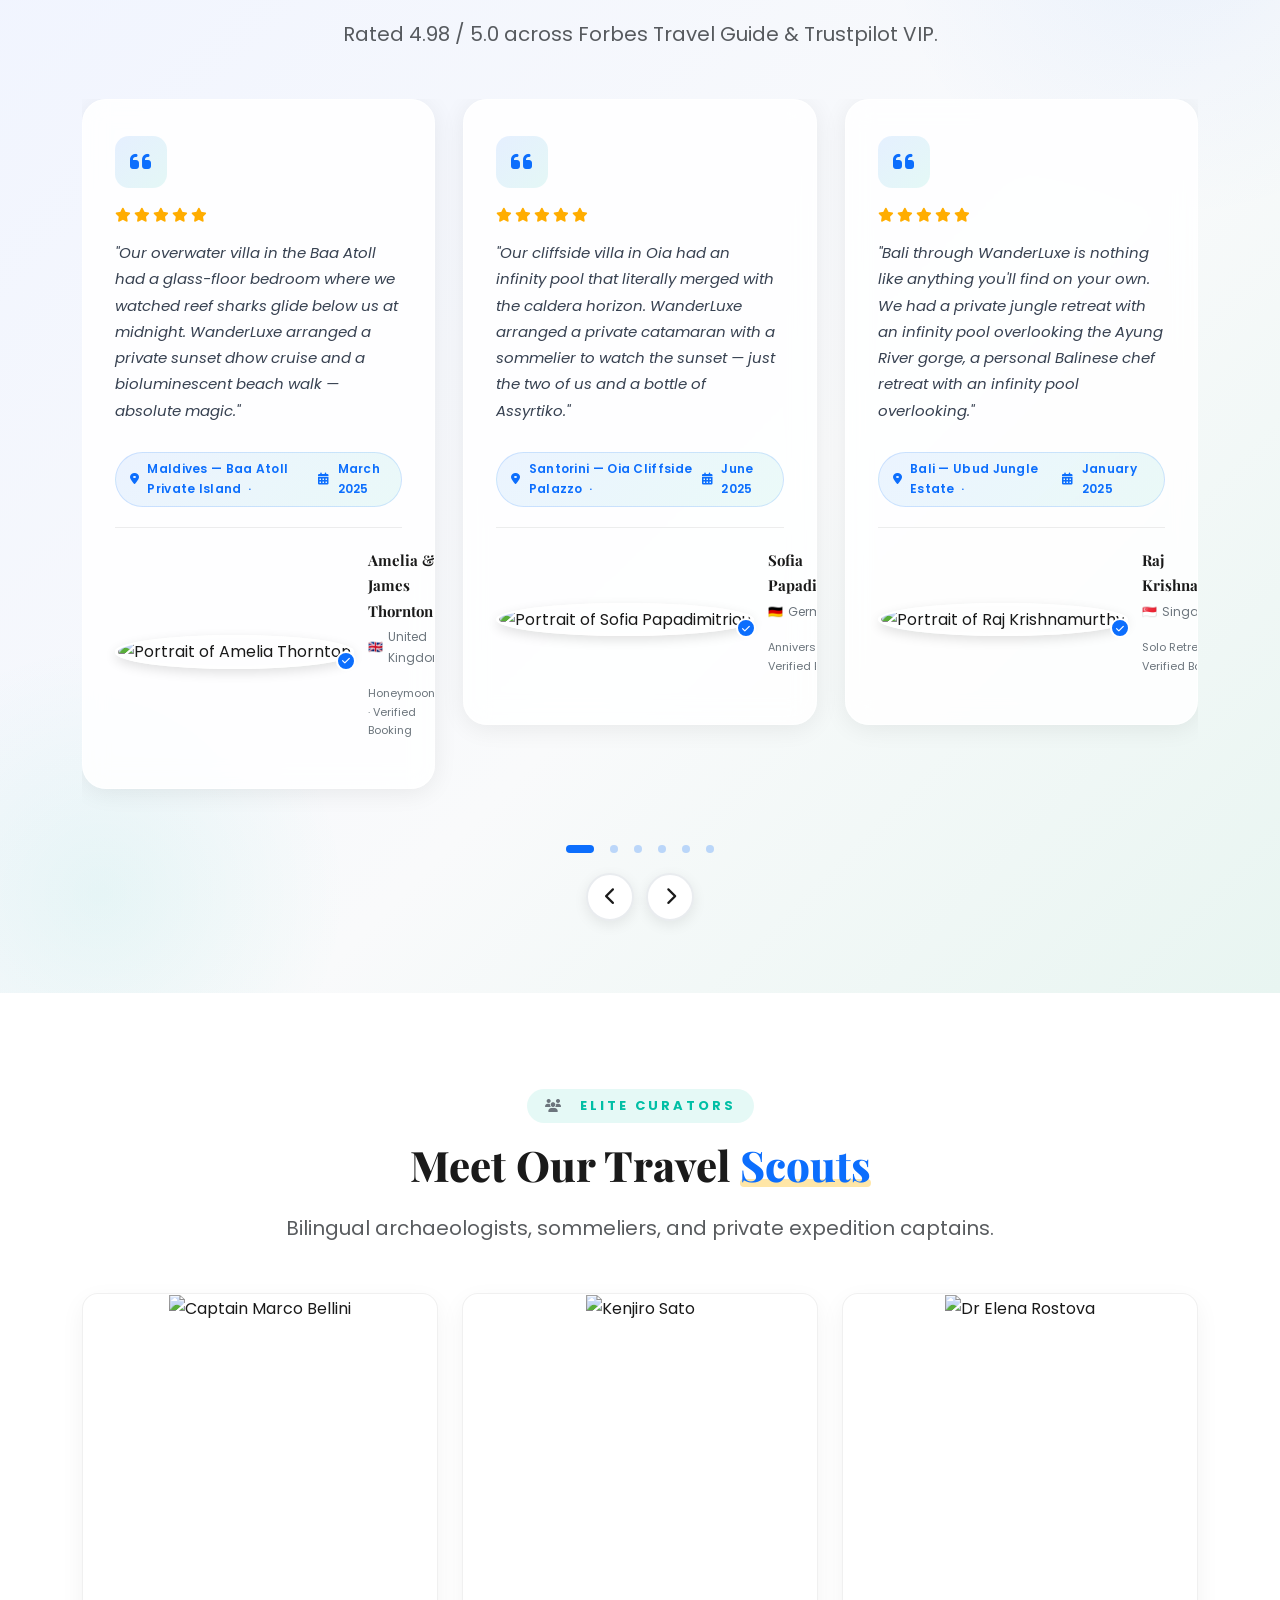
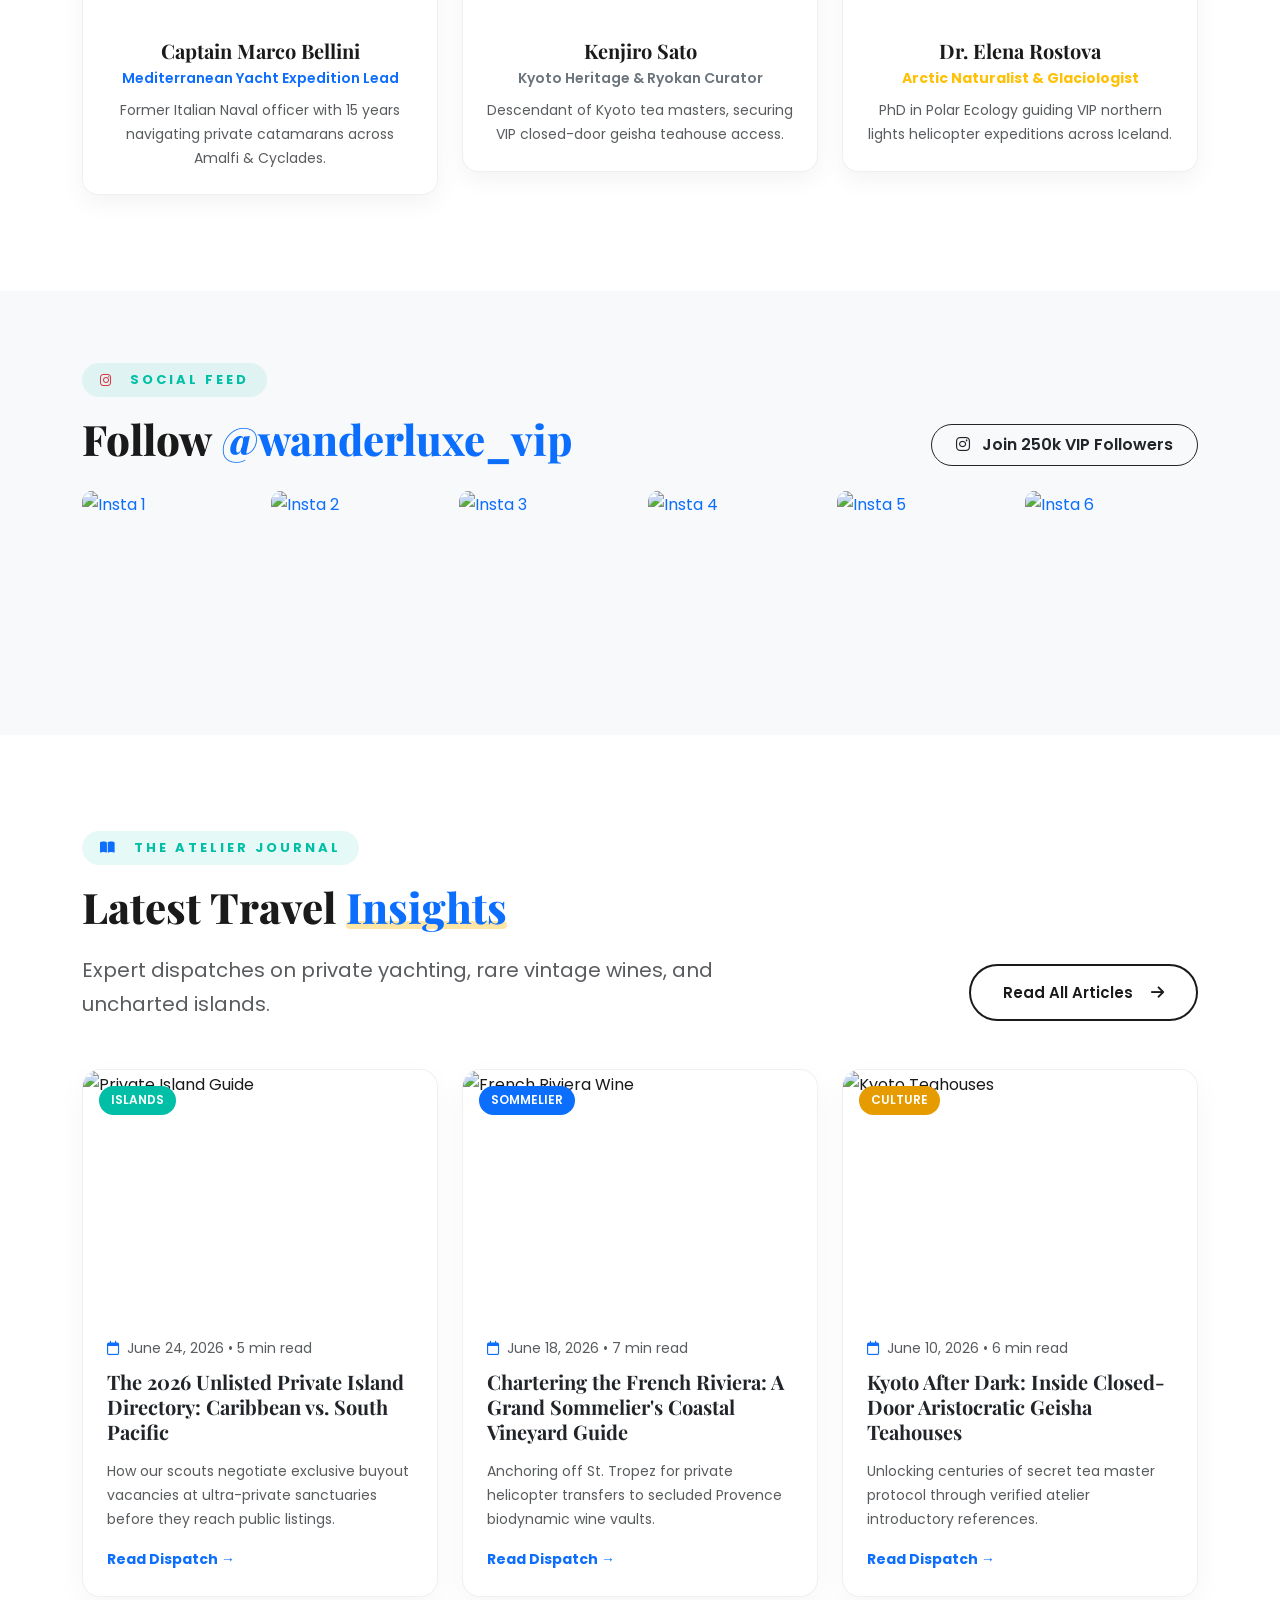
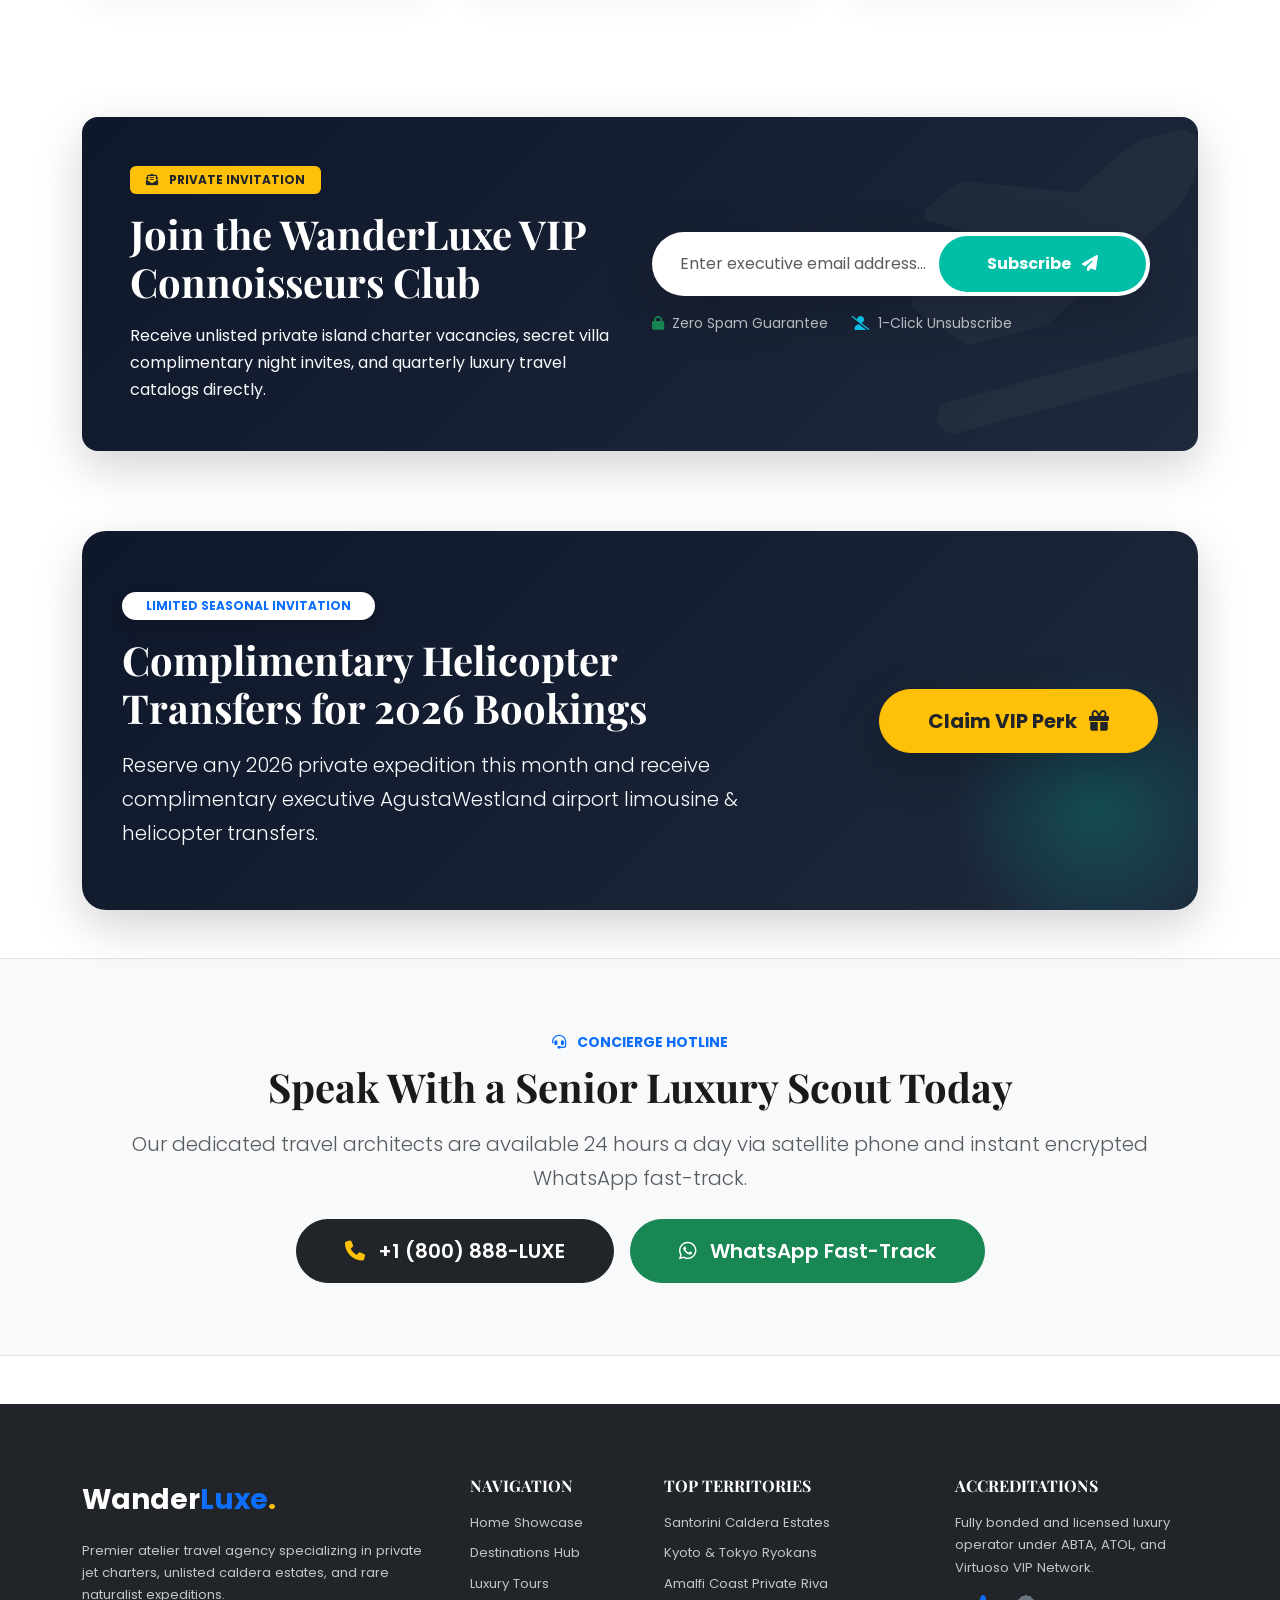
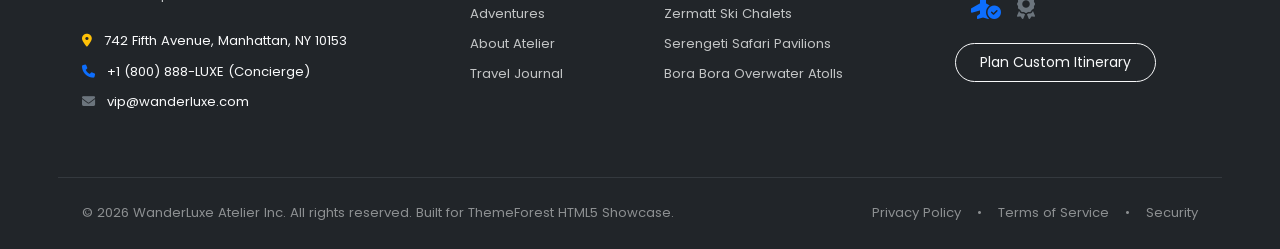
==== commit 93d29393: "Add hero section styles and update testimonial text for clarity" ====
--- a/index.html
+++ b/index.html
@@ -1146,7 +1146,7 @@
                 <i class="fa-solid fa-star" aria-hidden="true"></i>
                 <i class="fa-solid fa-star" aria-hidden="true"></i>
               </div>
-              <p class="testimonial-text">"Bali through WanderLuxe is nothing like anything you'll find on your own. We had a private jungle retreat with an infinity pool overlooking the Ayung River gorge, a personal Balinese chef."</p>
+              <p class="testimonial-text">"Bali through WanderLuxe is nothing like anything you'll find on your own. We had a private jungle retreat with an infinity pool overlooking the Ayung River gorge, a personal Balinese chef retreat with an infinity pool overlooking."</p>
               <div class="testimonial-trip-meta">
                 <i class="fa-solid fa-location-dot" aria-hidden="true"></i>
                 Bali — Ubud Jungle Estate &nbsp;·&nbsp; <i class="fa-solid fa-calendar-days" aria-hidden="true"></i> January 2025
@@ -1272,8 +1272,7 @@
               </footer>
             </article>
           </div>
-
-        </div><!-- /.swiper-wrapper -->
+        </div>
 
         <!-- Pagination Dots (unique selector) -->
         <div class="testimonials-pagination" role="tablist" aria-label="Testimonial slides"></div>
